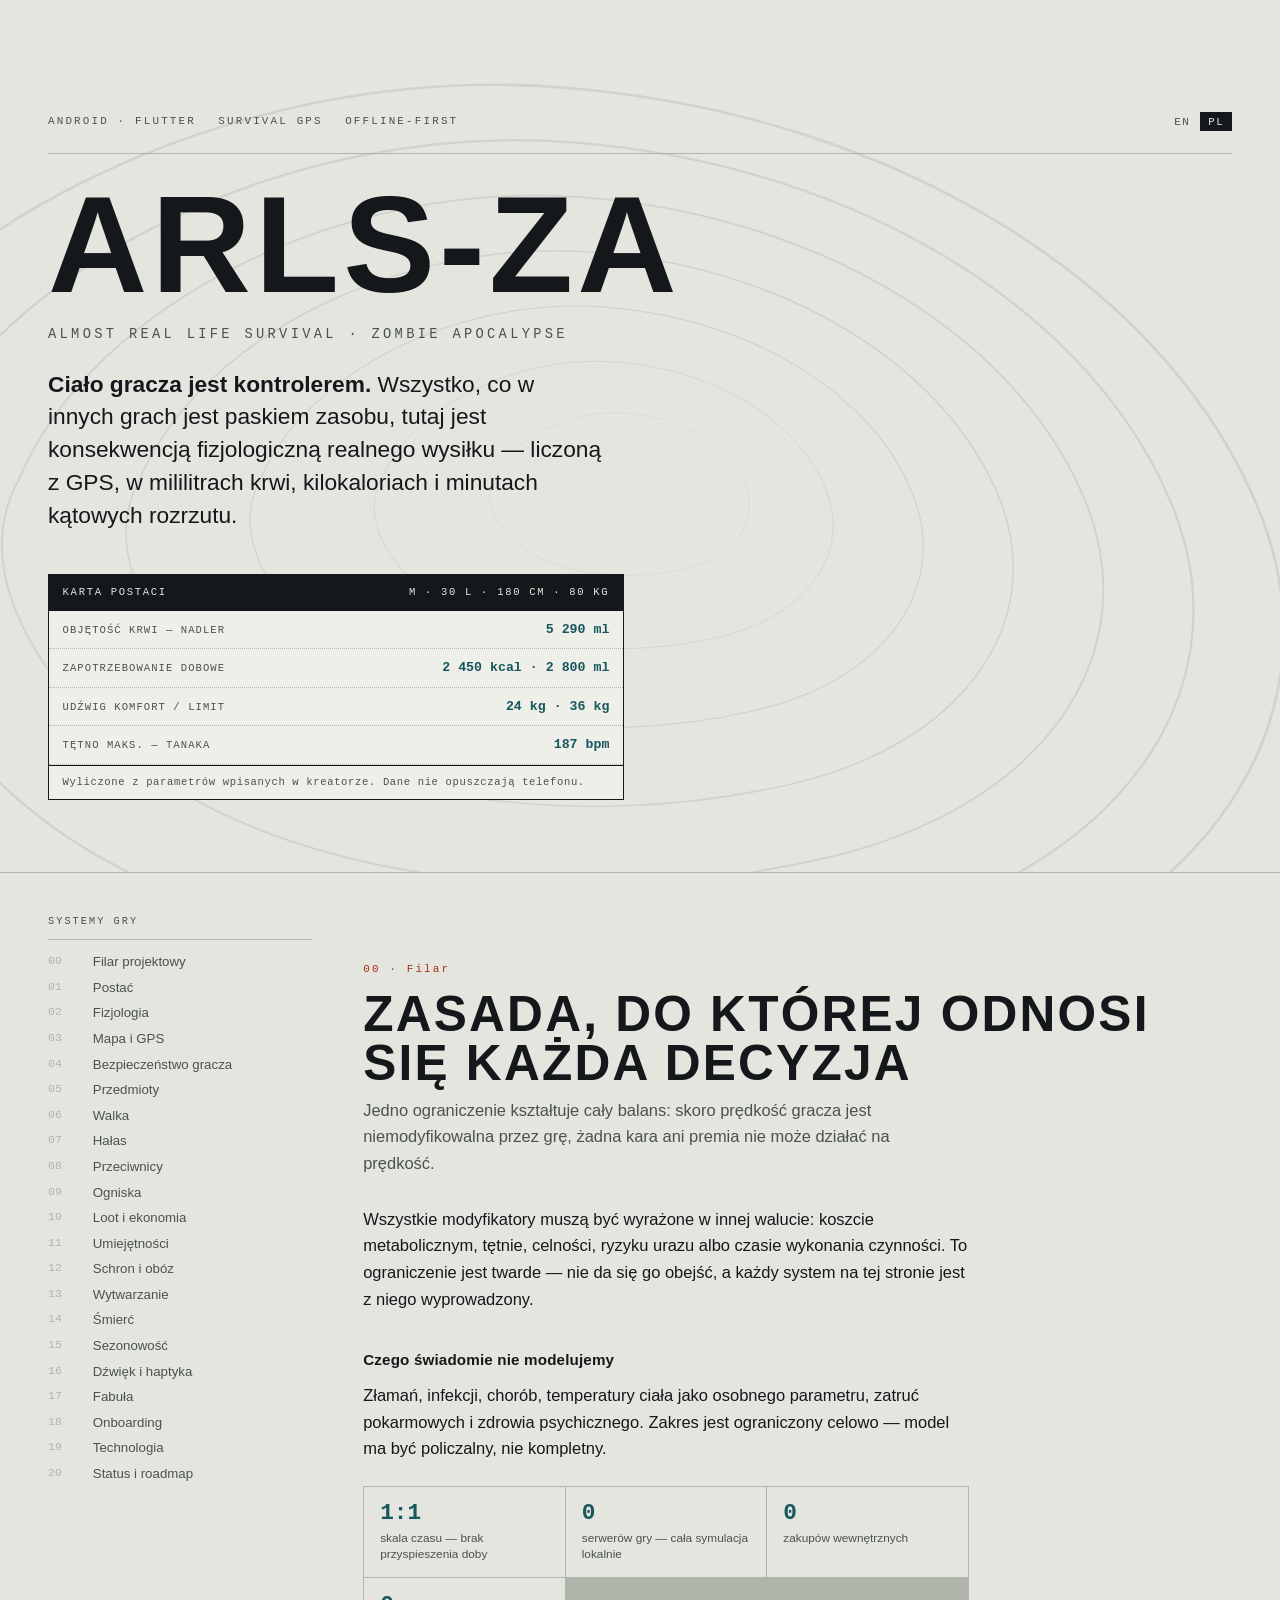
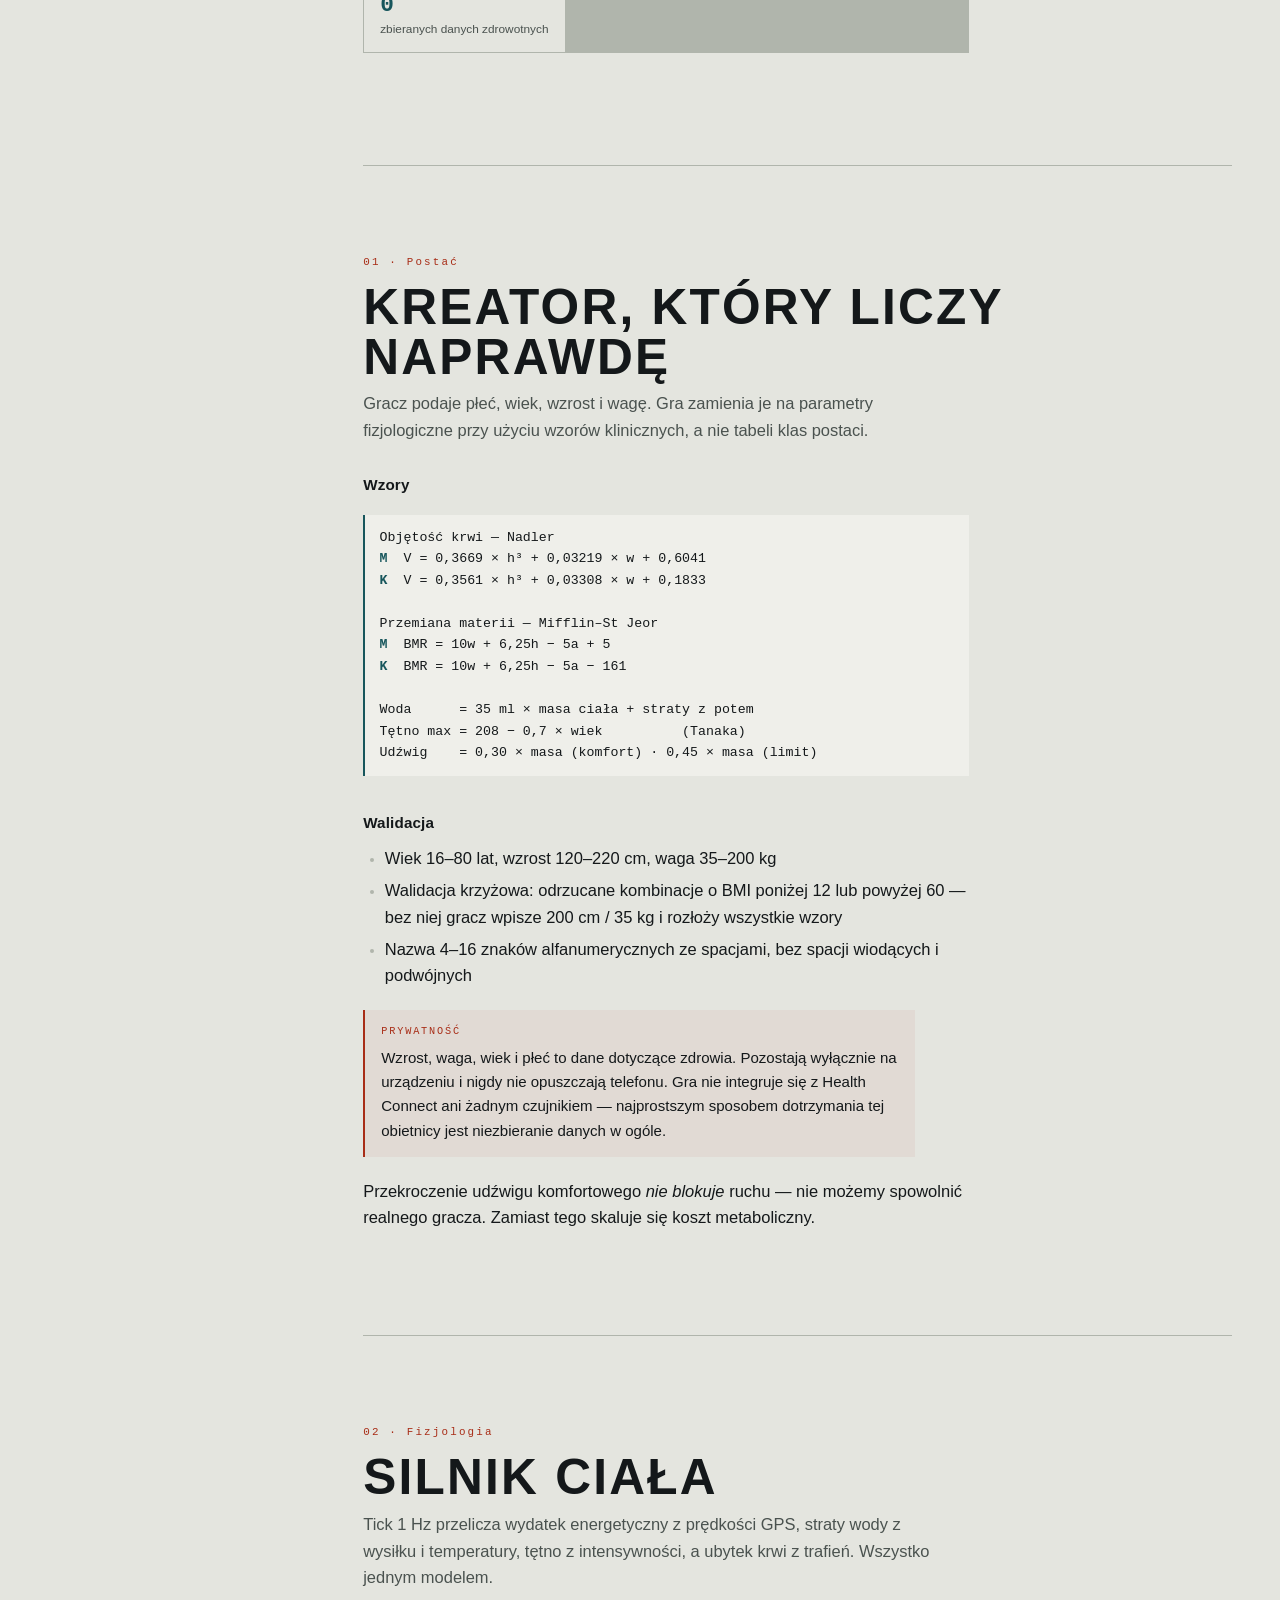
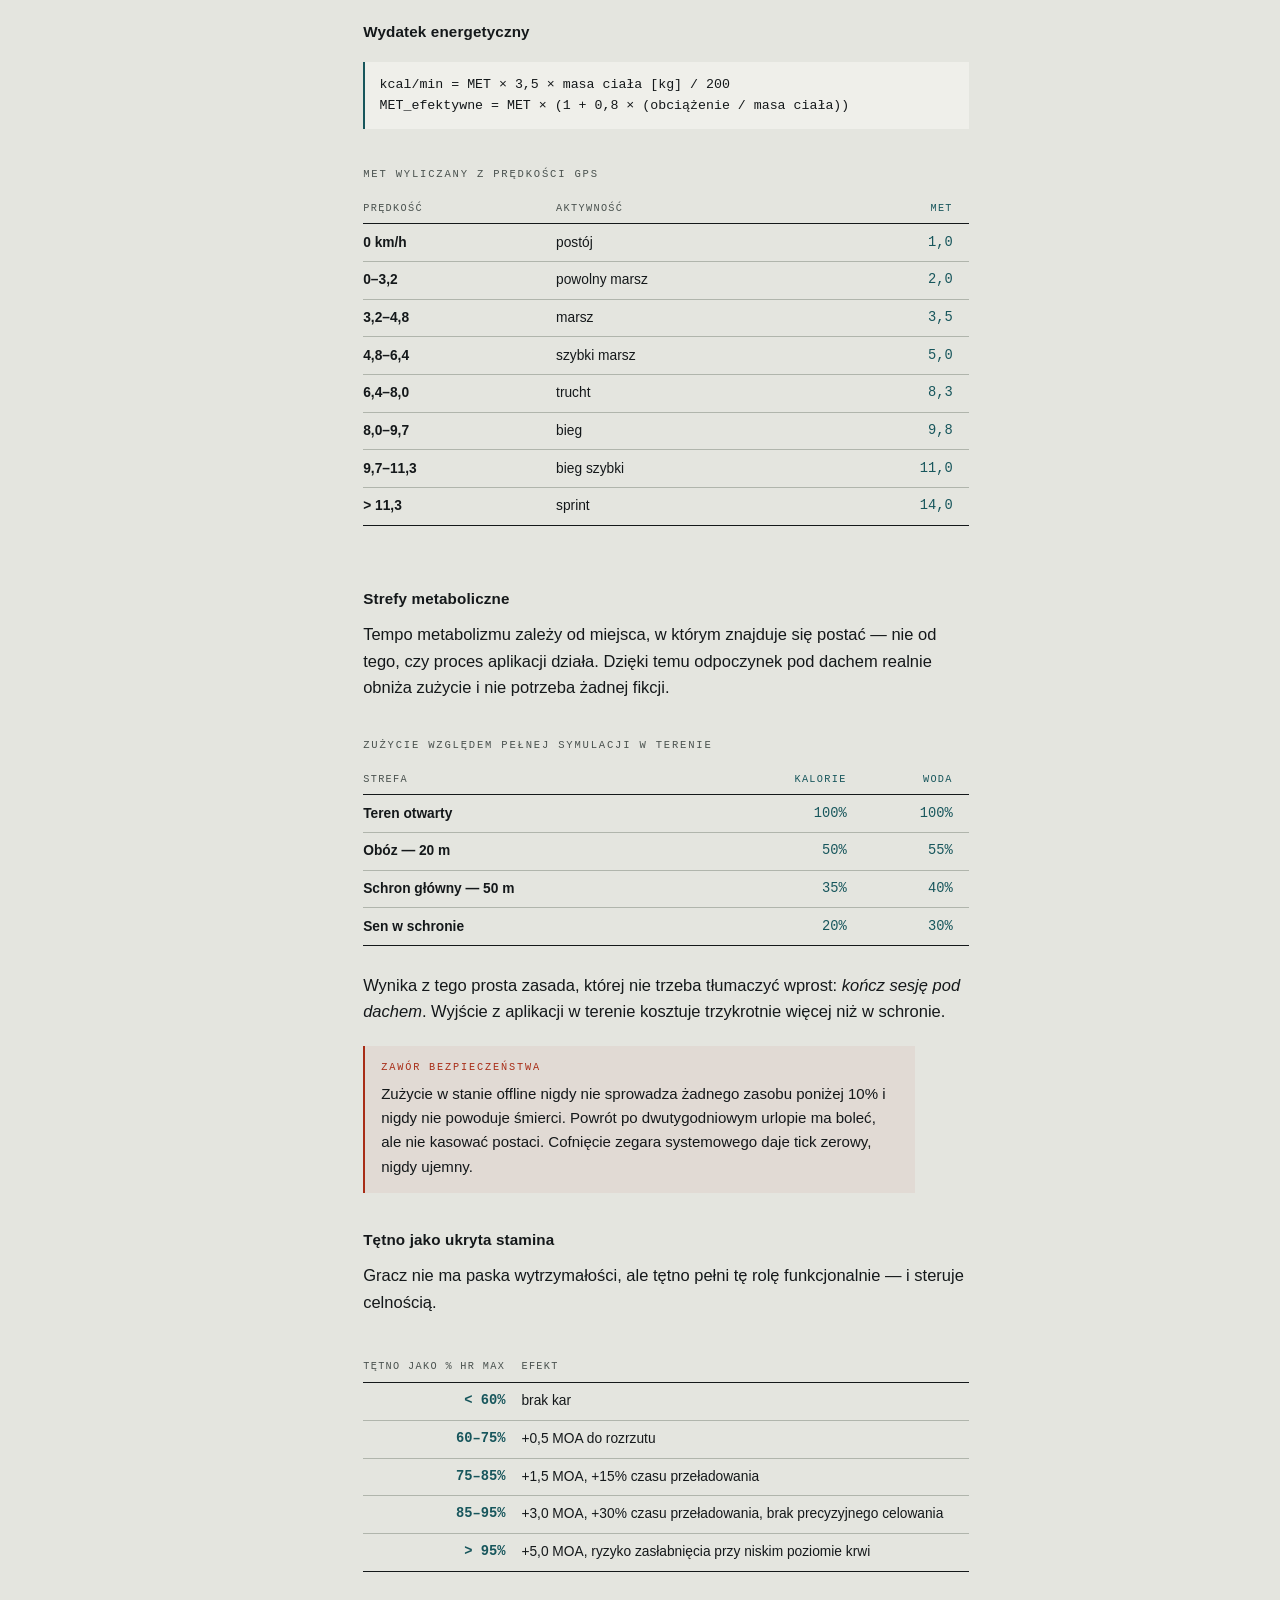
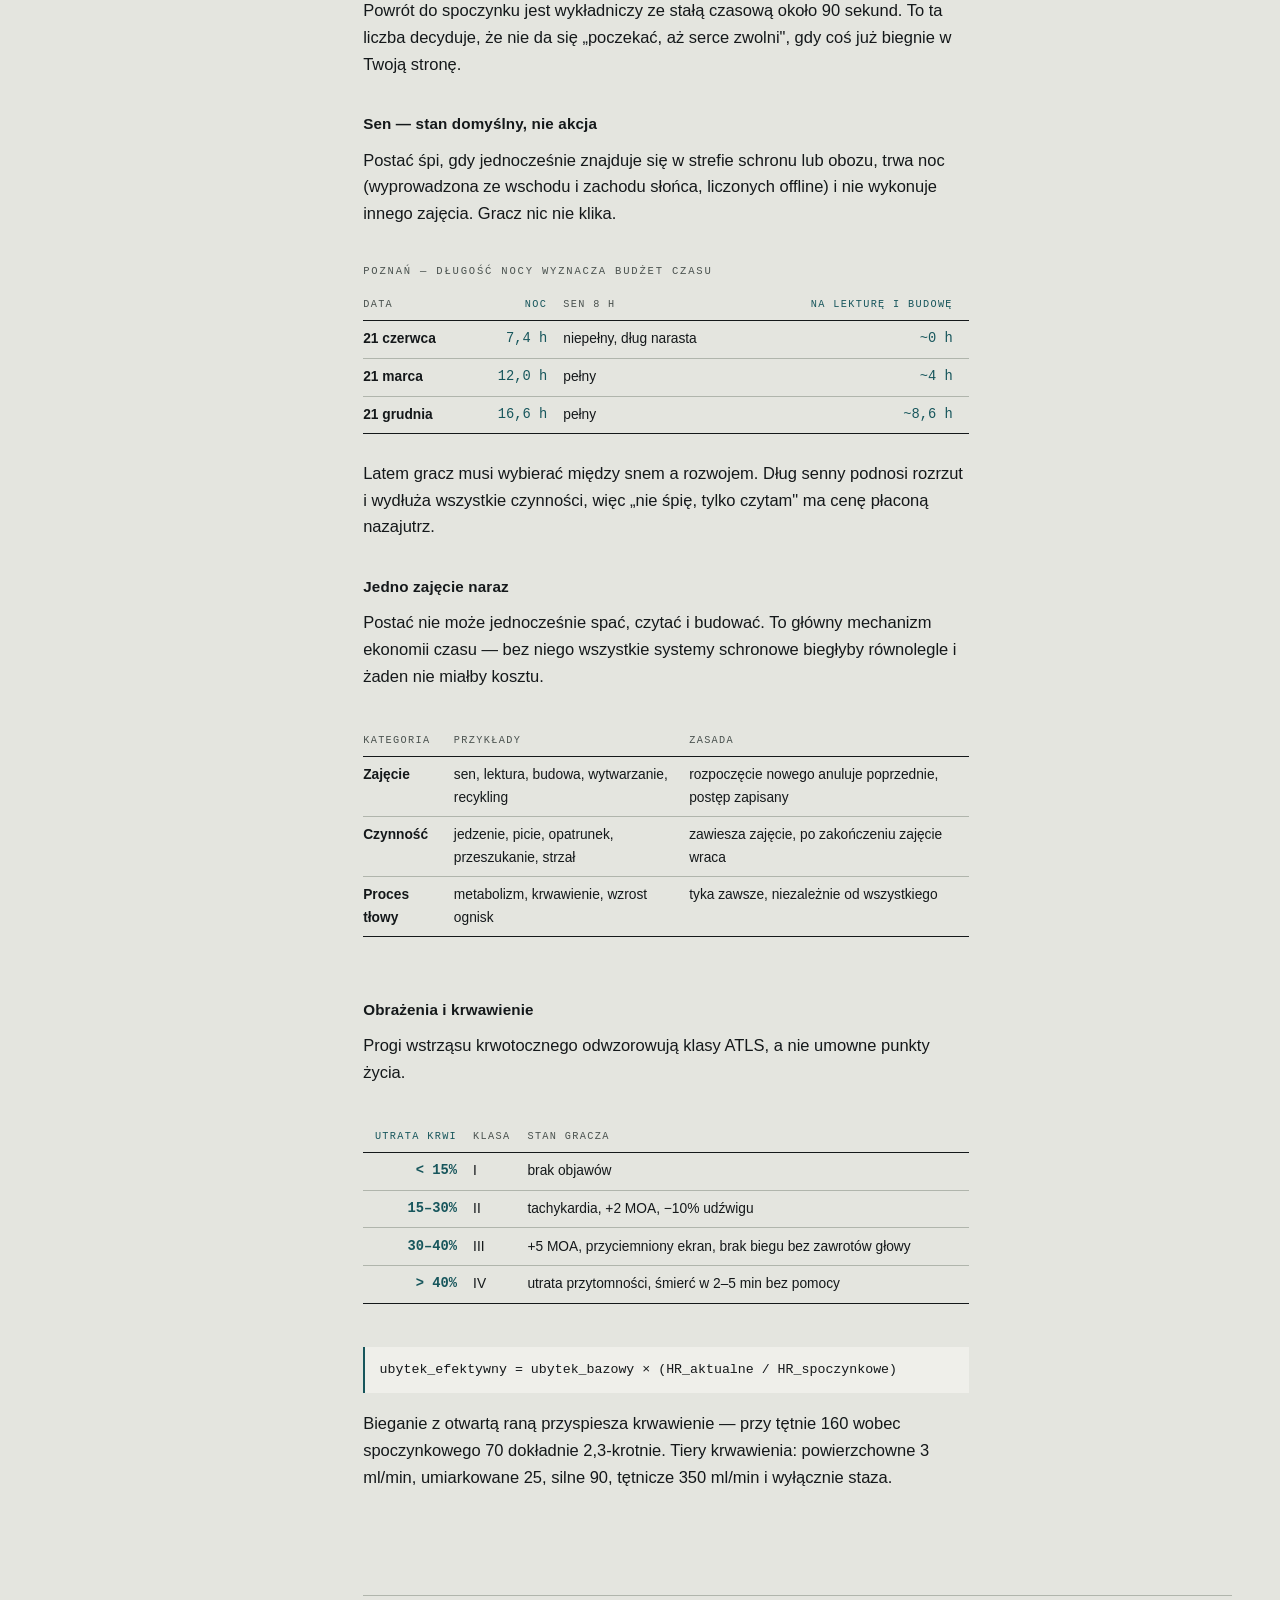
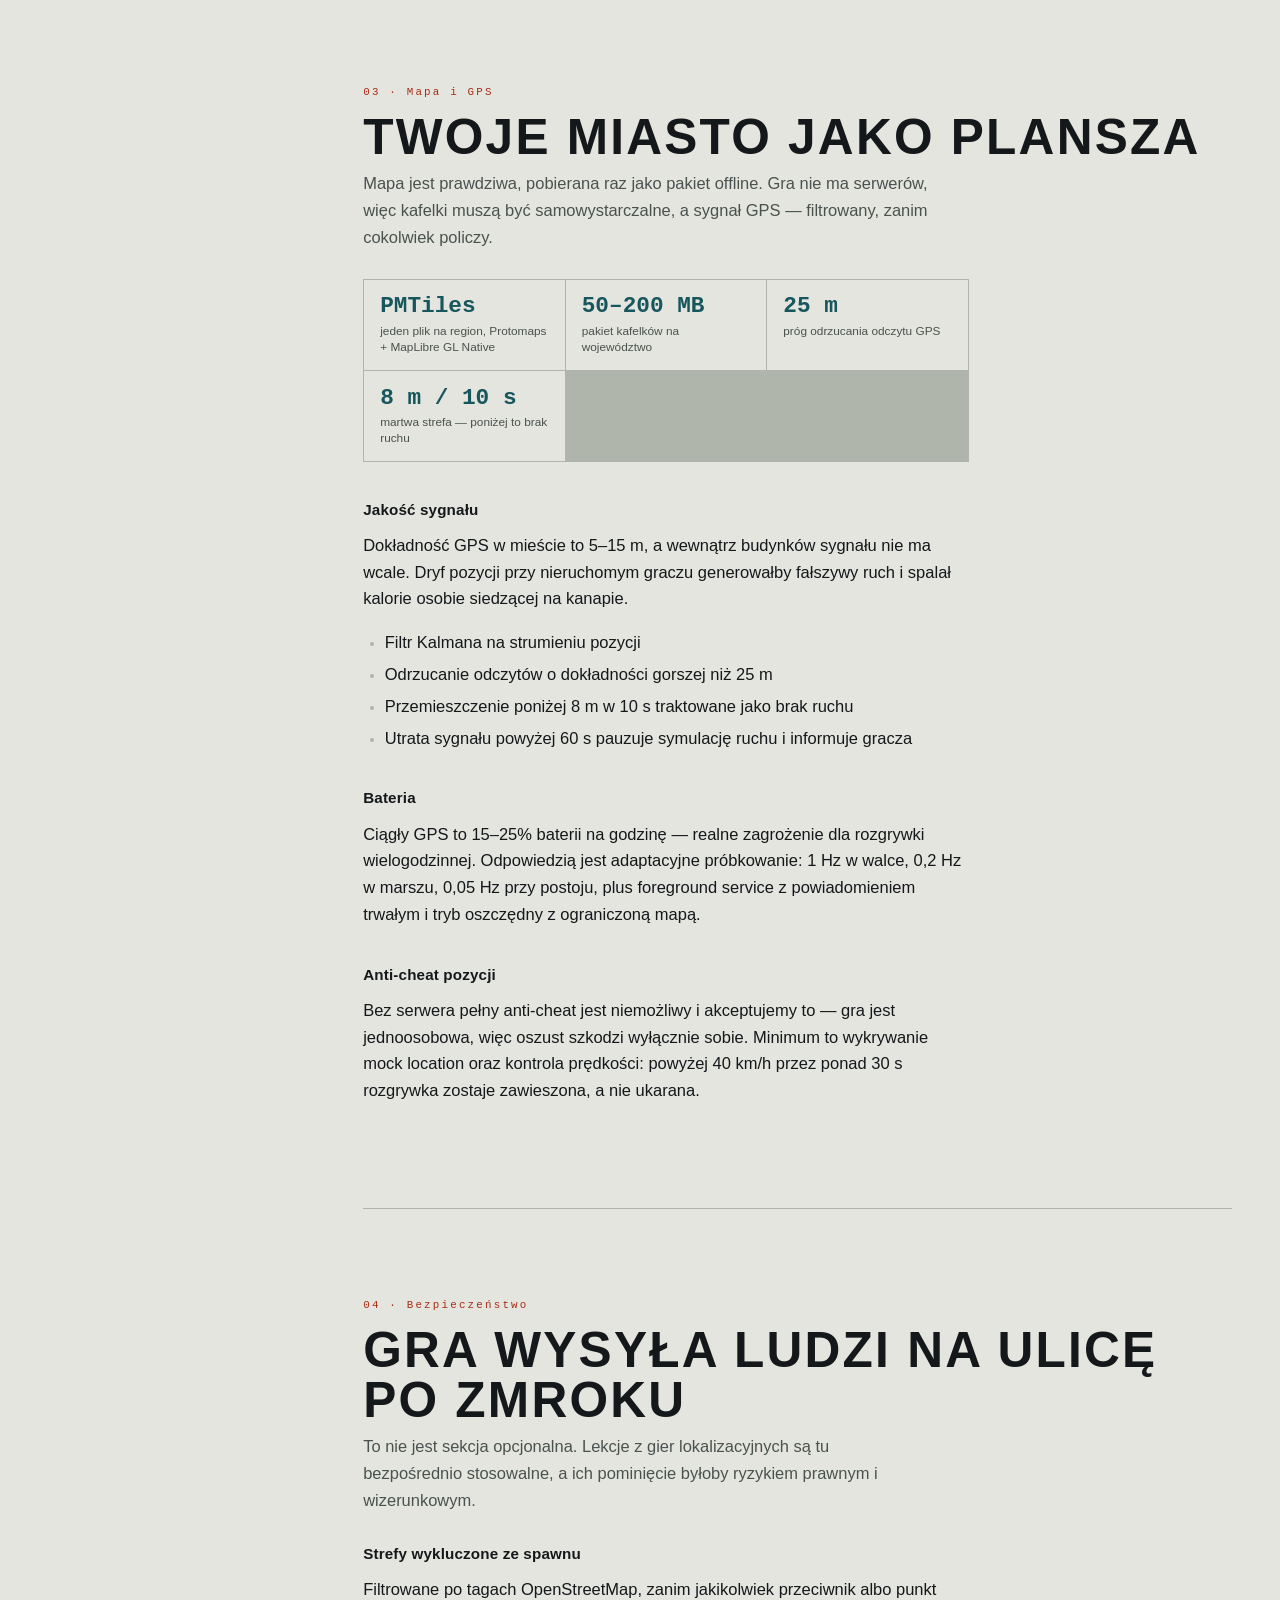
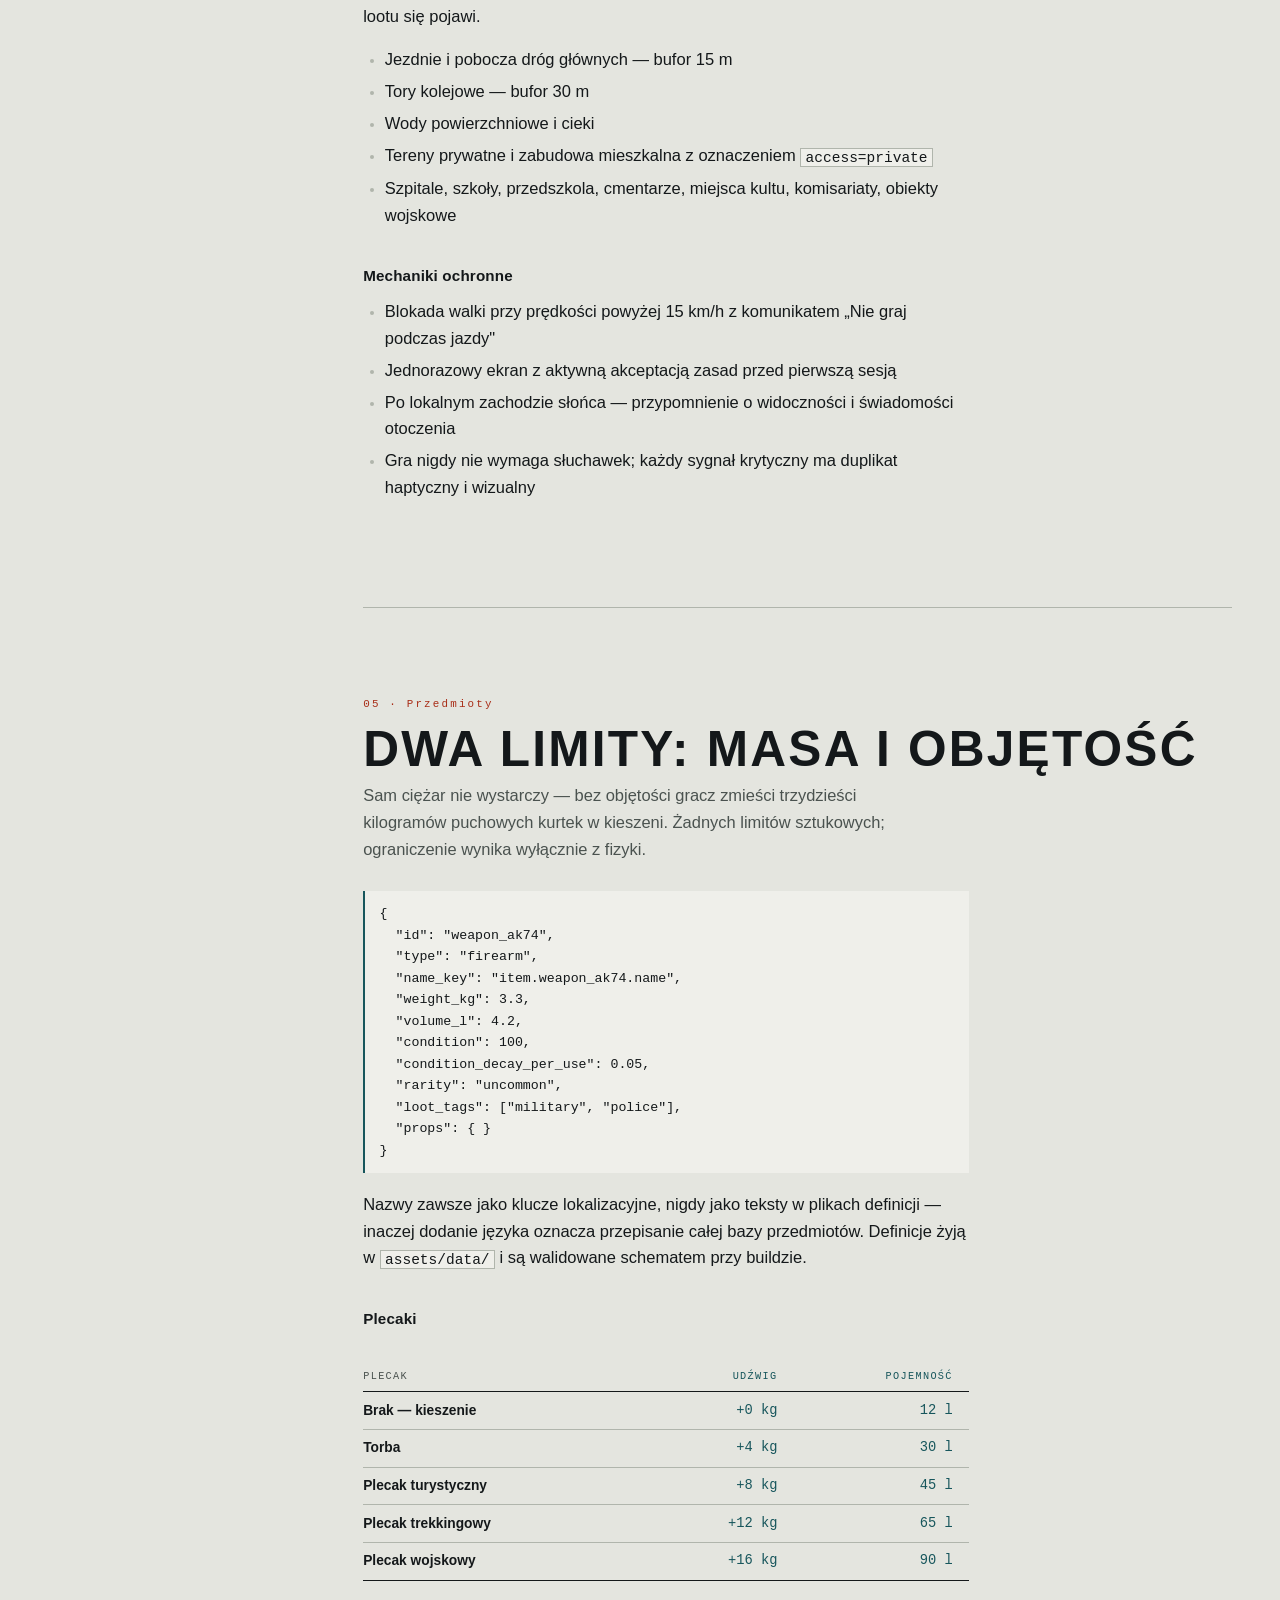
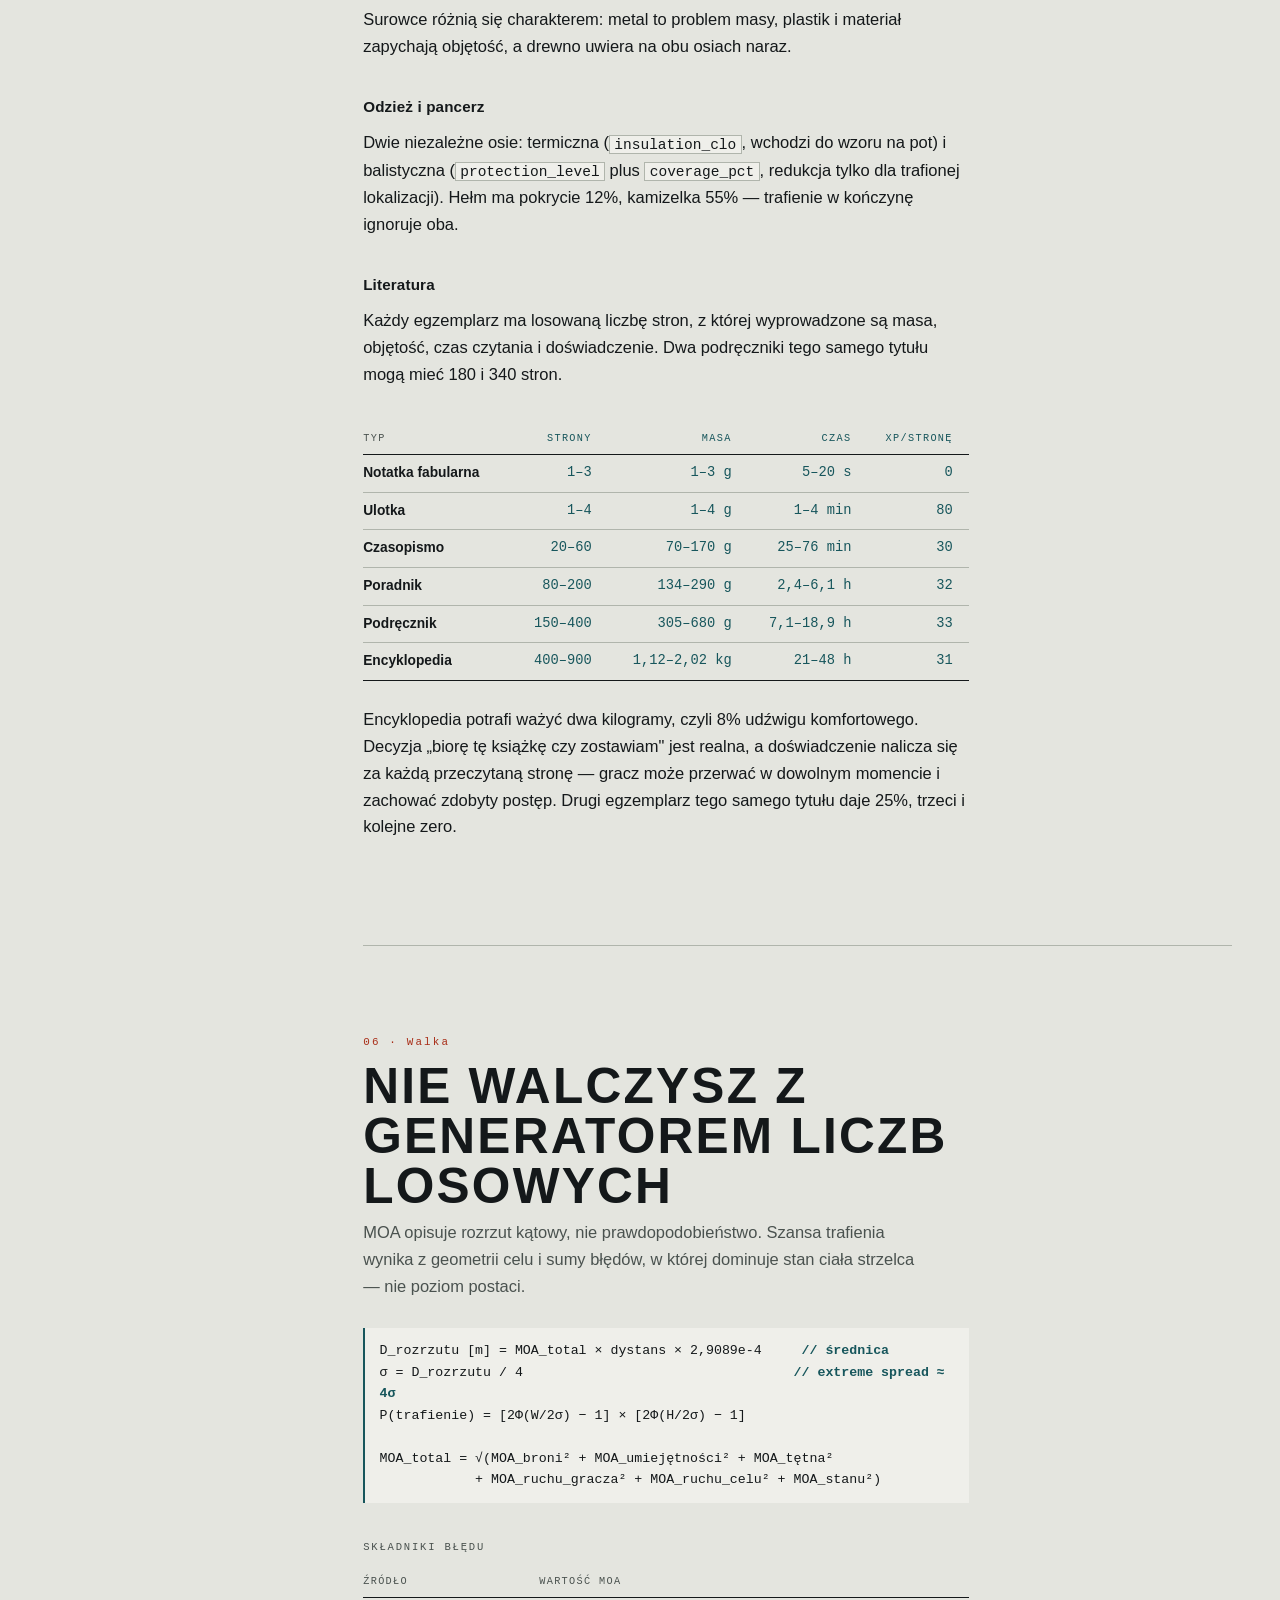
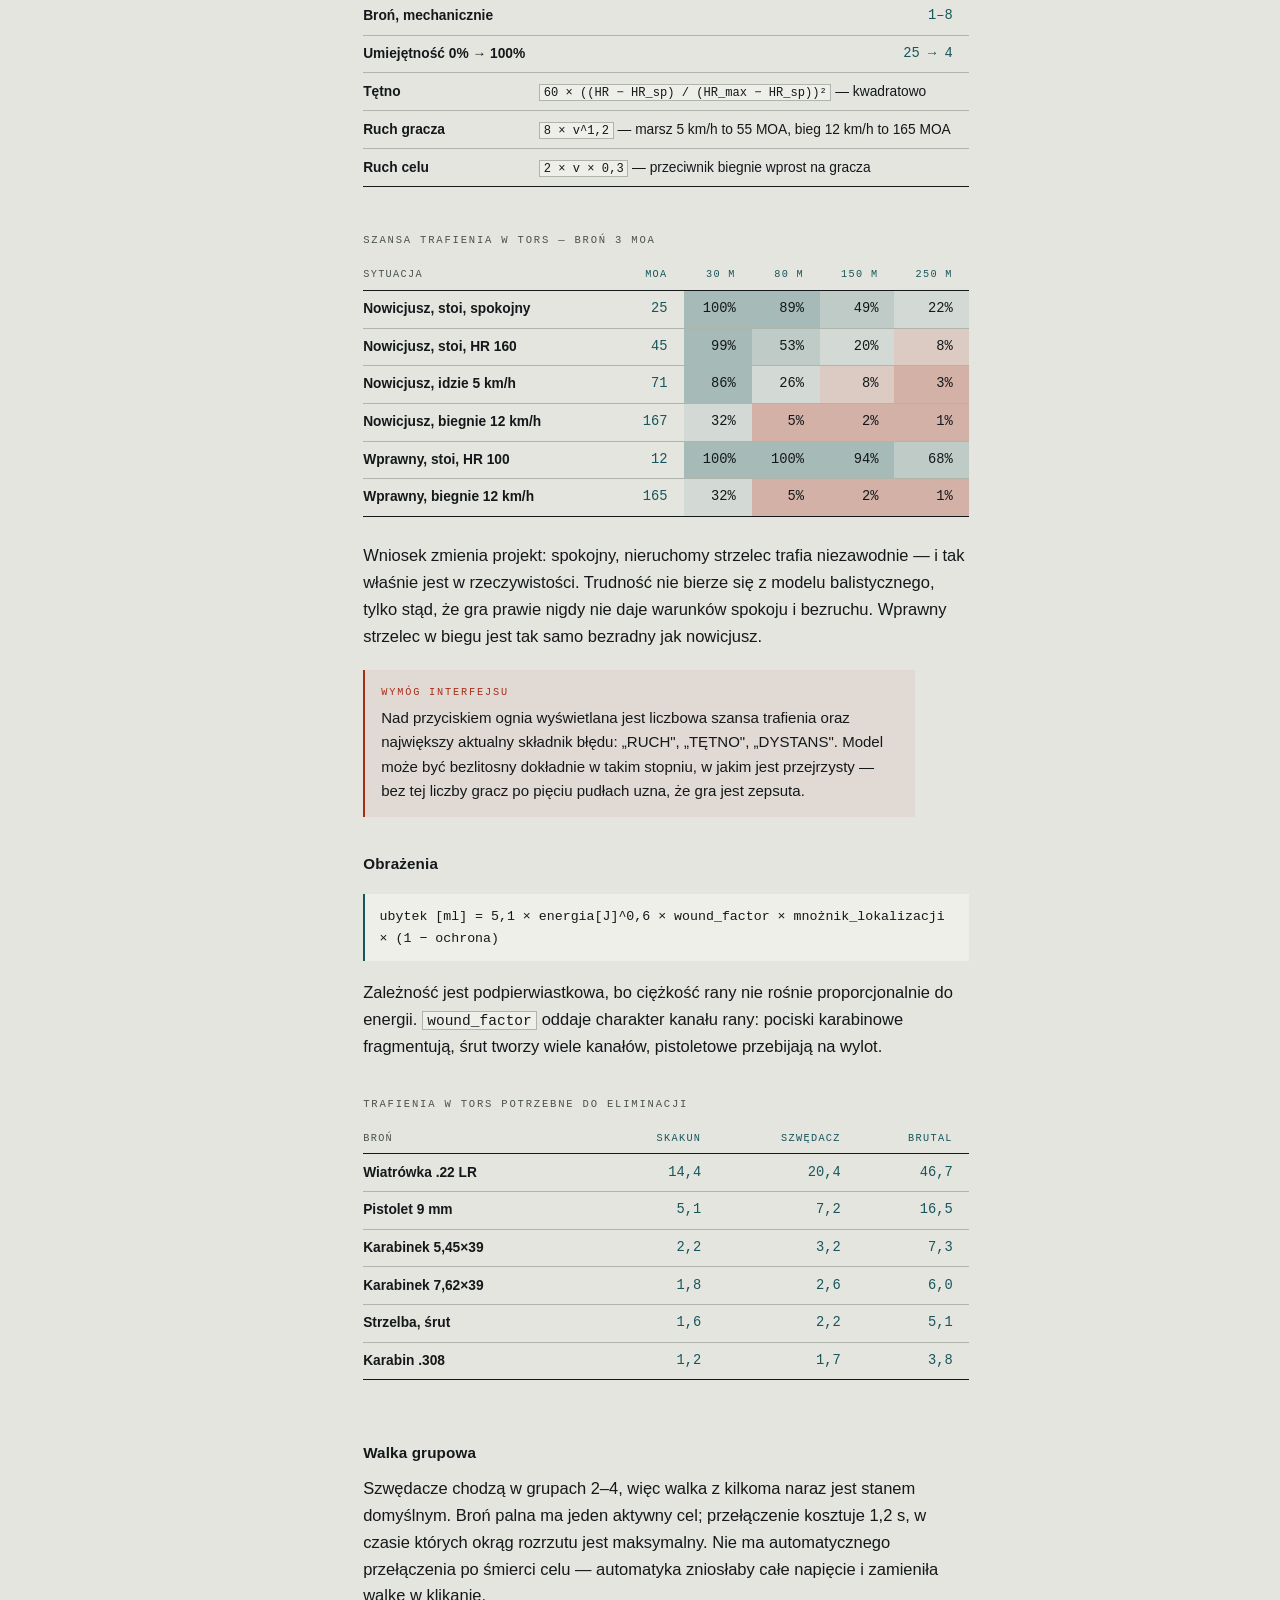
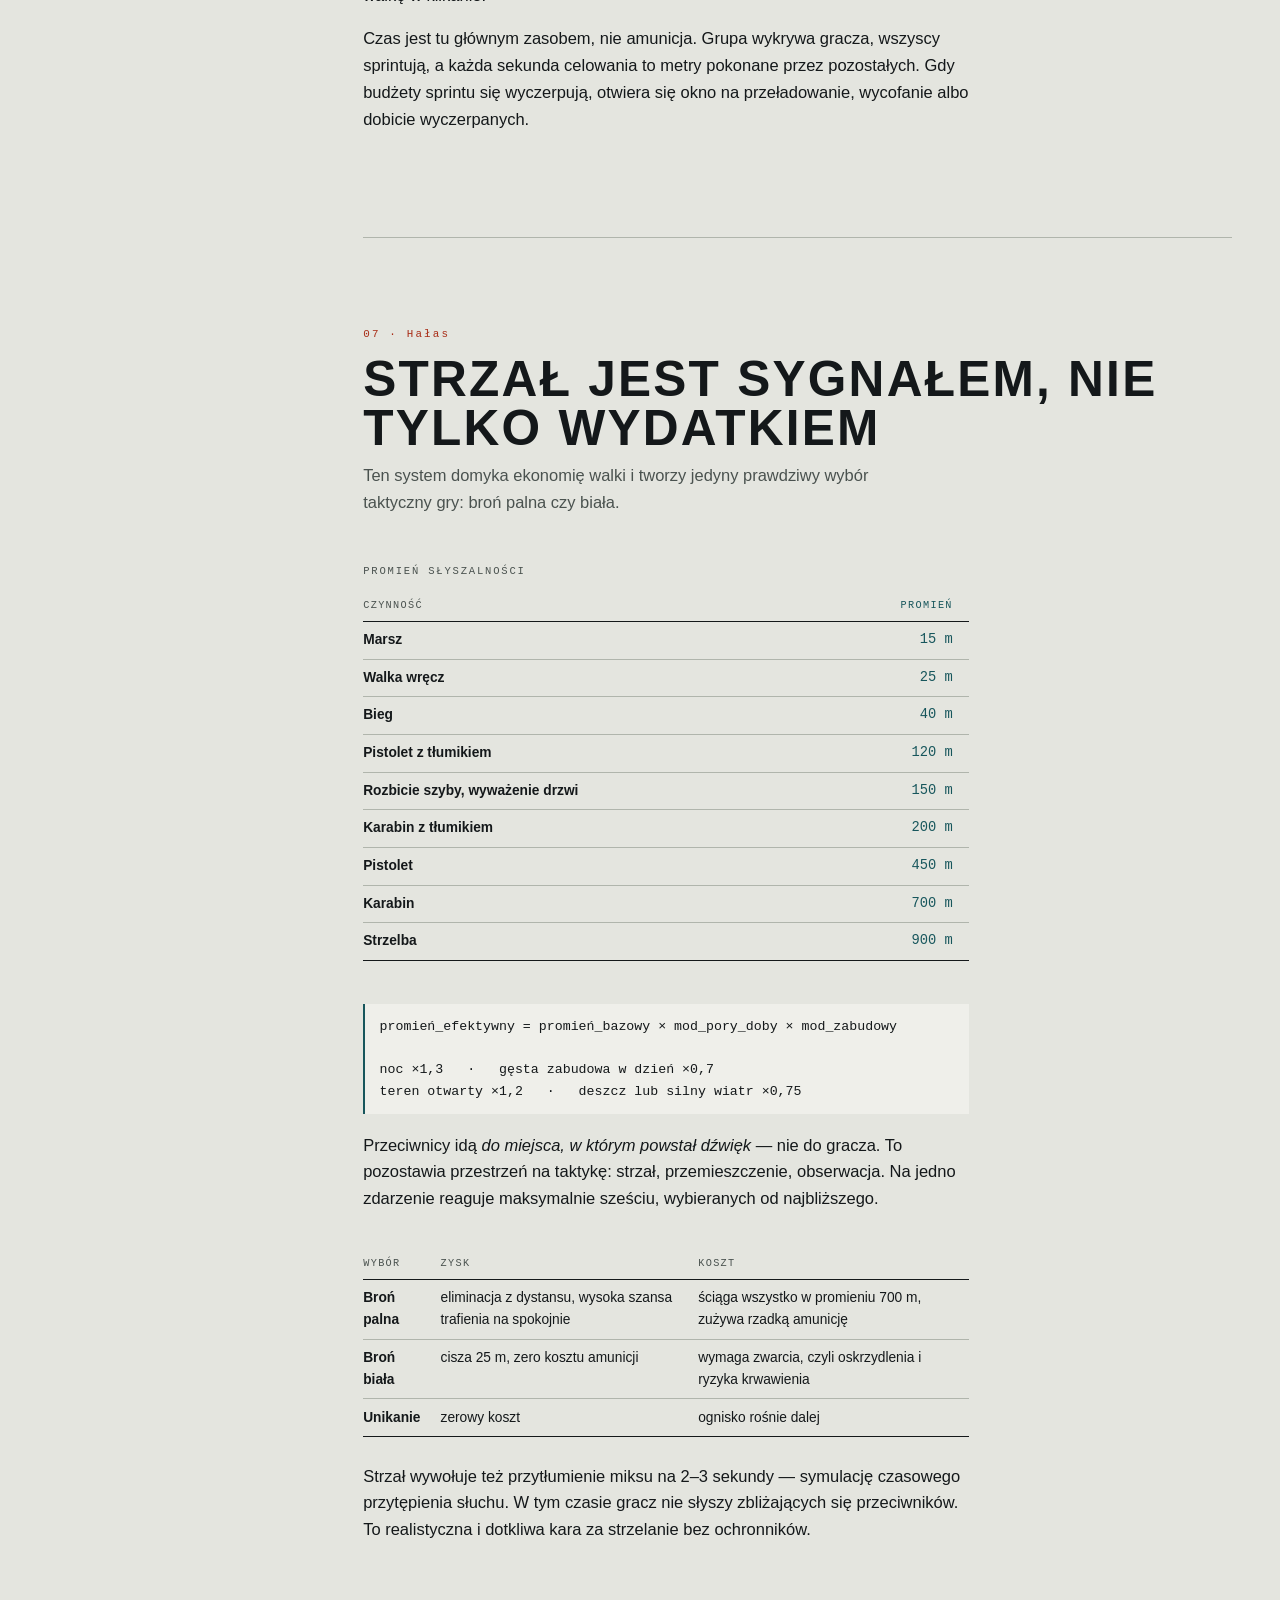
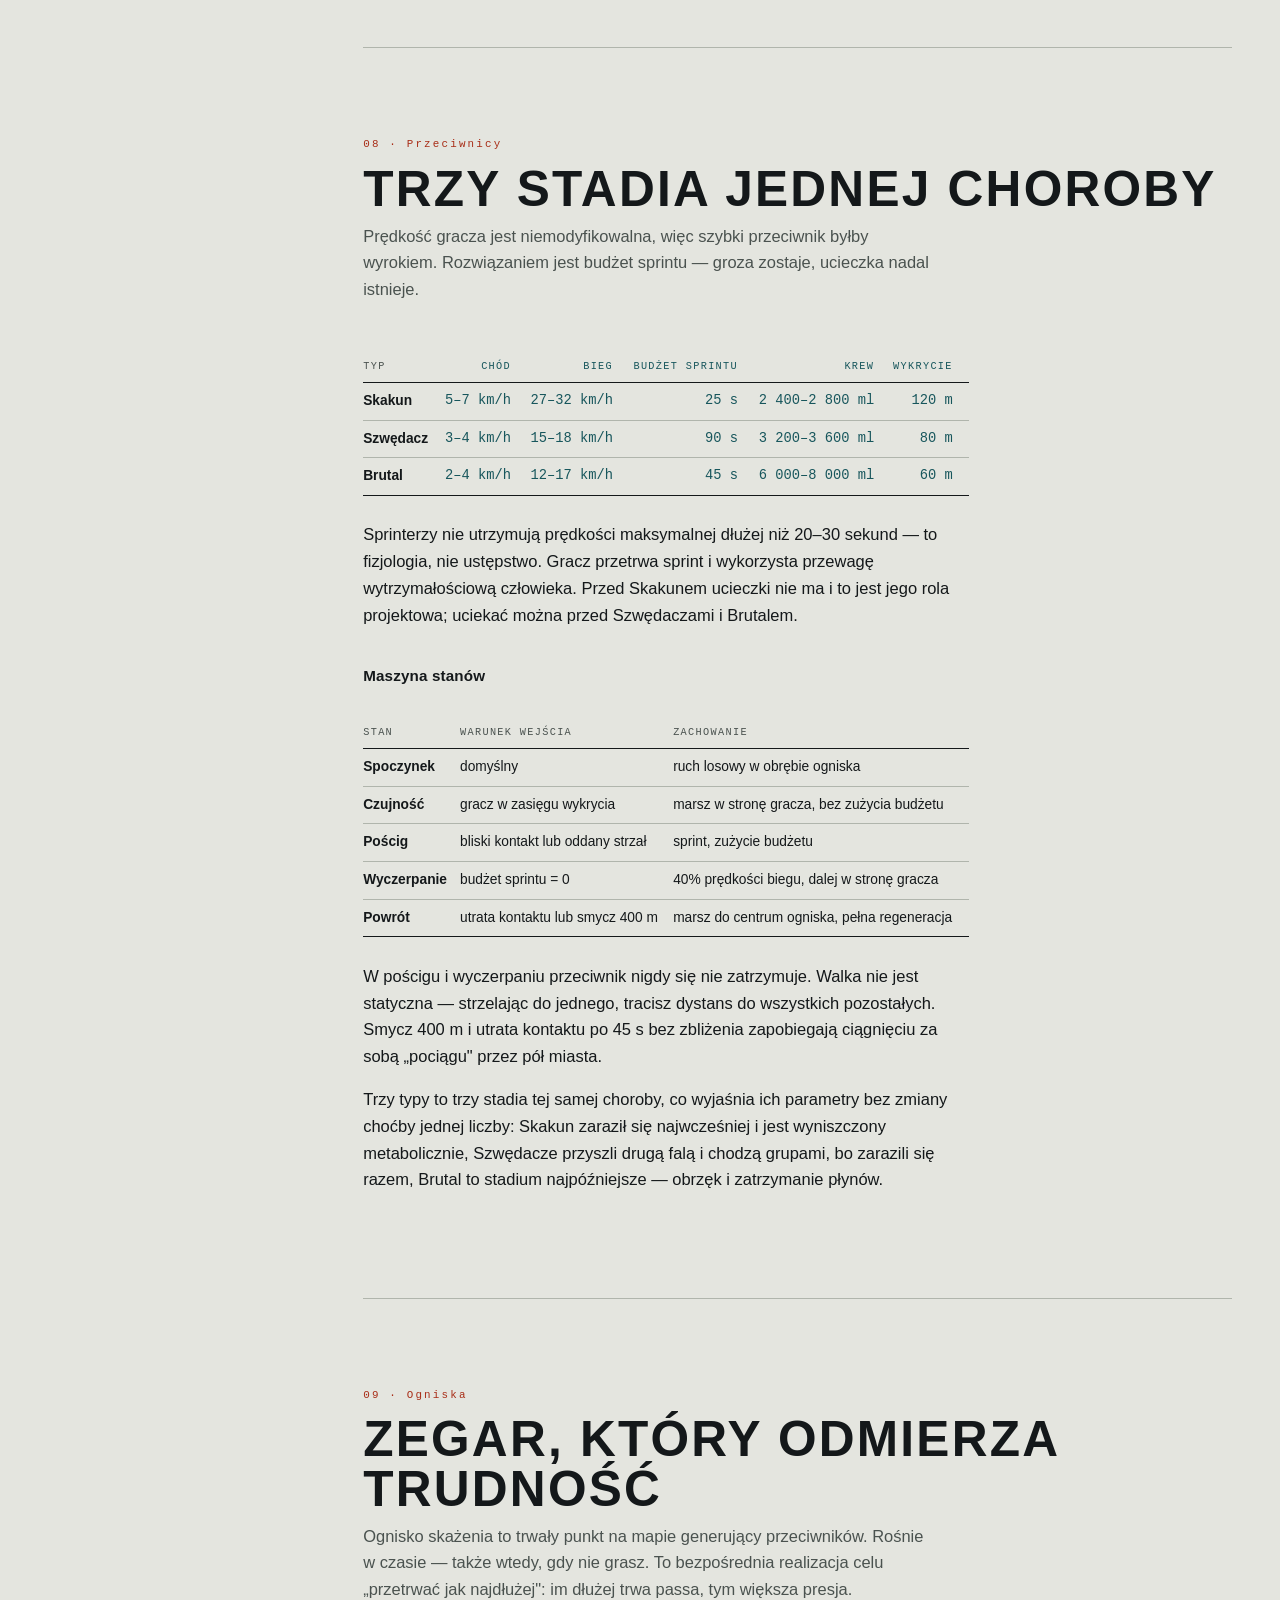
==== pl/index.html @ bf33d221 "Initial commit: project site in English and Polish Static site describing every ARLS-ZA game system," ====
<!doctype html>
<html lang="pl">
<head>
<meta charset="utf-8">
<meta name="viewport" content="width=device-width, initial-scale=1">
<title>ARLS-ZA — Almost Real Life Survival: Zombie Apocalypse</title>
<meta name="description" content="Hiper-realistyczny survival GPS na Androida. Ciało gracza jest kontrolerem: objętość krwi, wydatek kaloryczny, tętno i rozrzut broni liczone z realnego ruchu.">
<meta name="color-scheme" content="light">
<meta property="og:title" content="ARLS-ZA — Almost Real Life Survival">
<meta property="og:description" content="Survival GPS, w którym pasek zasobu zastąpiono fizjologią. Opis wszystkich systemów gry.">
<meta property="og:type" content="website">
<link rel="alternate" hreflang="en" href="../">
<link rel="alternate" hreflang="pl" href="./">
<link rel="alternate" hreflang="x-default" href="../">
<link rel="icon" href="data:image/svg+xml,%3Csvg xmlns='http://www.w3.org/2000/svg' viewBox='0 0 32 32'%3E%3Crect width='32' height='32' fill='%23E4E5DF'/%3E%3Ccircle cx='16' cy='16' r='4' fill='none' stroke='%23A82D17' stroke-width='1.5'/%3E%3Ccircle cx='16' cy='16' r='9' fill='none' stroke='%23A82D17' stroke-width='1.2' opacity='.6'/%3E%3Ccircle cx='16' cy='16' r='14' fill='none' stroke='%23A82D17' stroke-width='1' opacity='.35'/%3E%3C/svg%3E">
<link rel="stylesheet" href="../assets/site.css">
</head>
<body>
<a class="skip" href="#content">Przejdź do treści</a>

<header class="hero">
  <svg class="hero__contour" viewBox="0 0 900 500" aria-hidden="true" preserveAspectRatio="xMidYMid slice">
    <g fill="none" stroke="currentColor" stroke-width="1">
      <g id="c"><path d="M120 250c40-95 175-160 300-150 130 10 235 78 268 165 30 80-25 160-140 186-140 32-300 10-378-62-52-48-72-99-50-139z"/></g>
      <use href="#c" transform="translate(450 250) scale(.86) translate(-450 -250)"/>
      <use href="#c" transform="translate(450 250) scale(.72) translate(-450 -250)"/>
      <use href="#c" transform="translate(450 250) scale(.58) translate(-450 -250)"/>
      <use href="#c" transform="translate(450 250) scale(.44) translate(-450 -250)"/>
      <use href="#c" transform="translate(450 250) scale(.30) translate(-450 -250)"/>
      <use href="#c" transform="translate(450 250) scale(.17) translate(-450 -250)"/>
    </g>
  </svg>

  <div class="hero__inner">
    <div class="hero__meta eyebrow">
      <span>Android · Flutter</span>
      <span>Survival GPS</span>
      <span>Offline-first</span>
      <nav class="langs" aria-label="Język">
        <a href="../" data-lang-link hreflang="en">EN</a>
        <a href="./" aria-current="true" data-lang-link hreflang="pl">PL</a>
      </nav>
    </div>

    <h1>
      <span class="hero__title">ARLS&#8209;ZA</span>
      <span class="hero__sub">Almost Real Life Survival · Zombie Apocalypse</span>
    </h1>

    <p class="thesis">
      <strong>Ciało gracza jest kontrolerem.</strong> Wszystko, co w innych grach jest paskiem
      zasobu, tutaj jest konsekwencją fizjologiczną realnego wysiłku — liczoną z GPS,
      w mililitrach krwi, kilokaloriach i minutach kątowych rozrzutu.
    </p>

    <div class="card">
      <div class="card__hd"><span>Karta postaci</span><span>M · 30 l · 180 cm · 80 kg</span></div>
      <div class="card__row"><span class="card__k">Objętość krwi — Nadler</span><span class="card__v">5 290 ml</span></div>
      <div class="card__row"><span class="card__k">Zapotrzebowanie dobowe</span><span class="card__v">2 450 kcal · 2 800 ml</span></div>
      <div class="card__row"><span class="card__k">Udźwig komfort / limit</span><span class="card__v">24 kg · 36 kg</span></div>
      <div class="card__row"><span class="card__k">Tętno maks. — Tanaka</span><span class="card__v">187 bpm</span></div>
      <div class="card__ft">Wyliczone z parametrów wpisanych w kreatorze. Dane nie opuszczają telefonu.</div>
    </div>
  </div>
</header>

<div class="shell">
  <div class="layout">

    <nav class="rail" aria-label="Spis systemów">
      <p class="rail__t">Systemy gry</p>
      <ol id="rail-list">
        <li><a href="#pillar"><span>00</span><span>Filar projektowy</span></a></li>
        <li><a href="#character"><span>01</span><span>Postać</span></a></li>
        <li><a href="#physiology"><span>02</span><span>Fizjologia</span></a></li>
        <li><a href="#map"><span>03</span><span>Mapa i GPS</span></a></li>
        <li><a href="#safety"><span>04</span><span>Bezpieczeństwo gracza</span></a></li>
        <li><a href="#items"><span>05</span><span>Przedmioty</span></a></li>
        <li><a href="#combat"><span>06</span><span>Walka</span></a></li>
        <li><a href="#noise"><span>07</span><span>Hałas</span></a></li>
        <li><a href="#enemies"><span>08</span><span>Przeciwnicy</span></a></li>
        <li><a href="#hotspots"><span>09</span><span>Ogniska</span></a></li>
        <li><a href="#loot"><span>10</span><span>Loot i ekonomia</span></a></li>
        <li><a href="#skills"><span>11</span><span>Umiejętności</span></a></li>
        <li><a href="#shelter"><span>12</span><span>Schron i obóz</span></a></li>
        <li><a href="#crafting"><span>13</span><span>Wytwarzanie</span></a></li>
        <li><a href="#death"><span>14</span><span>Śmierć</span></a></li>
        <li><a href="#seasons"><span>15</span><span>Sezonowość</span></a></li>
        <li><a href="#audio"><span>16</span><span>Dźwięk i haptyka</span></a></li>
        <li><a href="#story"><span>17</span><span>Fabuła</span></a></li>
        <li><a href="#onboarding"><span>18</span><span>Onboarding</span></a></li>
        <li><a href="#tech"><span>19</span><span>Technologia</span></a></li>
        <li><a href="#status"><span>20</span><span>Status i roadmap</span></a></li>
      </ol>
    </nav>

    <main id="content">

      <div class="jump">
        <label class="eyebrow" for="jump-sel">Skocz do systemu</label>
        <select id="jump-sel" aria-label="Skocz do systemu">
          <option value="#pillar">00 — Filar projektowy</option>
          <option value="#character">01 — Postać</option>
          <option value="#physiology">02 — Fizjologia</option>
          <option value="#map">03 — Mapa i GPS</option>
          <option value="#safety">04 — Bezpieczeństwo gracza</option>
          <option value="#items">05 — Przedmioty</option>
          <option value="#combat">06 — Walka</option>
          <option value="#noise">07 — Hałas</option>
          <option value="#enemies">08 — Przeciwnicy</option>
          <option value="#hotspots">09 — Ogniska</option>
          <option value="#loot">10 — Loot i ekonomia</option>
          <option value="#skills">11 — Umiejętności</option>
          <option value="#shelter">12 — Schron i obóz</option>
          <option value="#crafting">13 — Wytwarzanie</option>
          <option value="#death">14 — Śmierć</option>
          <option value="#seasons">15 — Sezonowość</option>
          <option value="#audio">16 — Dźwięk i haptyka</option>
          <option value="#story">17 — Fabuła</option>
          <option value="#onboarding">18 — Onboarding</option>
          <option value="#tech">19 — Technologia</option>
          <option value="#status">20 — Status i roadmap</option>
        </select>
      </div>

      <section class="sec" id="pillar">
        <div class="sec__hd">
          <span class="sec__no">00 · Filar</span>
          <h2>Zasada, do której odnosi się każda decyzja</h2>
          <p class="sec__lede">Jedno ograniczenie kształtuje cały balans: skoro prędkość gracza jest niemodyfikowalna przez grę, żadna kara ani premia nie może działać na prędkość.</p>
        </div>
        <div class="prose">
          <p>Wszystkie modyfikatory muszą być wyrażone w innej walucie: koszcie metabolicznym, tętnie, celności, ryzyku urazu albo czasie wykonania czynności. To ograniczenie jest twarde — nie da się go obejść, a każdy system na tej stronie jest z niego wyprowadzony.</p>
          <h3>Czego świadomie nie modelujemy</h3>
          <p>Złamań, infekcji, chorób, temperatury ciała jako osobnego parametru, zatruć pokarmowych i zdrowia psychicznego. Zakres jest ograniczony celowo — model ma być policzalny, nie kompletny.</p>
          <div class="stats">
            <div class="stat"><b>1:1</b><span>skala czasu — brak przyspieszenia doby</span></div>
            <div class="stat"><b>0</b><span>serwerów gry — cała symulacja lokalnie</span></div>
            <div class="stat"><b>0</b><span>zakupów wewnętrznych</span></div>
            <div class="stat"><b>0</b><span>zbieranych danych zdrowotnych</span></div>
          </div>
        </div>
      </section>

      <section class="sec" id="character">
        <div class="sec__hd">
          <span class="sec__no">01 · Postać</span>
          <h2>Kreator, który liczy naprawdę</h2>
          <p class="sec__lede">Gracz podaje płeć, wiek, wzrost i wagę. Gra zamienia je na parametry fizjologiczne przy użyciu wzorów klinicznych, a nie tabeli klas postaci.</p>
        </div>
        <div class="prose">
          <h3>Wzory</h3>
          <div class="f">Objętość krwi — Nadler
<b>M</b>  V = 0,3669 × h³ + 0,03219 × w + 0,6041
<b>K</b>  V = 0,3561 × h³ + 0,03308 × w + 0,1833

Przemiana materii — Mifflin–St Jeor
<b>M</b>  BMR = 10w + 6,25h − 5a + 5
<b>K</b>  BMR = 10w + 6,25h − 5a − 161

Woda      = 35 ml × masa ciała + straty z potem
Tętno max = 208 − 0,7 × wiek          (Tanaka)
Udźwig    = 0,30 × masa (komfort) · 0,45 × masa (limit)</div>

          <h3>Walidacja</h3>
          <ul>
            <li>Wiek 16–80 lat, wzrost 120–220 cm, waga 35–200 kg</li>
            <li>Walidacja krzyżowa: odrzucane kombinacje o BMI poniżej 12 lub powyżej 60 — bez niej gracz wpisze 200 cm / 35 kg i rozłoży wszystkie wzory</li>
            <li>Nazwa 4–16 znaków alfanumerycznych ze spacjami, bez spacji wiodących i podwójnych</li>
          </ul>

          <div class="warn">
            <span class="warn__t">Prywatność</span>
            <p>Wzrost, waga, wiek i płeć to dane dotyczące zdrowia. Pozostają wyłącznie na urządzeniu i nigdy nie opuszczają telefonu. Gra nie integruje się z Health Connect ani żadnym czujnikiem — najprostszym sposobem dotrzymania tej obietnicy jest niezbieranie danych w ogóle.</p>
          </div>

          <p>Przekroczenie udźwigu komfortowego <em>nie blokuje</em> ruchu — nie możemy spowolnić realnego gracza. Zamiast tego skaluje się koszt metaboliczny.</p>
        </div>
      </section>

      <section class="sec" id="physiology">
        <div class="sec__hd">
          <span class="sec__no">02 · Fizjologia</span>
          <h2>Silnik ciała</h2>
          <p class="sec__lede">Tick 1 Hz przelicza wydatek energetyczny z prędkości GPS, straty wody z wysiłku i temperatury, tętno z intensywności, a ubytek krwi z trafień. Wszystko jednym modelem.</p>
        </div>
        <div class="prose">
          <h3>Wydatek energetyczny</h3>
          <div class="f">kcal/min = MET × 3,5 × masa ciała [kg] / 200
MET_efektywne = MET × (1 + 0,8 × (obciążenie / masa ciała))</div>

          <div class="scroller">
            <table class="tbl">
              <caption>MET wyliczany z prędkości GPS</caption>
              <thead><tr><th scope="col">Prędkość</th><th scope="col">Aktywność</th><th scope="col" class="n">MET</th></tr></thead>
              <tbody>
                <tr><th scope="row">0 km/h</th><td>postój</td><td class="n">1,0</td></tr>
                <tr><th scope="row">0–3,2</th><td>powolny marsz</td><td class="n">2,0</td></tr>
                <tr><th scope="row">3,2–4,8</th><td>marsz</td><td class="n">3,5</td></tr>
                <tr><th scope="row">4,8–6,4</th><td>szybki marsz</td><td class="n">5,0</td></tr>
                <tr><th scope="row">6,4–8,0</th><td>trucht</td><td class="n">8,3</td></tr>
                <tr><th scope="row">8,0–9,7</th><td>bieg</td><td class="n">9,8</td></tr>
                <tr><th scope="row">9,7–11,3</th><td>bieg szybki</td><td class="n">11,0</td></tr>
                <tr><th scope="row">&gt; 11,3</th><td>sprint</td><td class="n">14,0</td></tr>
              </tbody>
            </table>
          </div>

          <h3>Strefy metaboliczne</h3>
          <p>Tempo metabolizmu zależy od miejsca, w którym znajduje się postać — nie od tego, czy proces aplikacji działa. Dzięki temu odpoczynek pod dachem realnie obniża zużycie i nie potrzeba żadnej fikcji.</p>
          <div class="scroller">
            <table class="tbl">
              <caption>Zużycie względem pełnej symulacji w terenie</caption>
              <thead><tr><th scope="col">Strefa</th><th scope="col" class="n">Kalorie</th><th scope="col" class="n">Woda</th></tr></thead>
              <tbody>
                <tr><th scope="row">Teren otwarty</th><td class="n">100%</td><td class="n">100%</td></tr>
                <tr><th scope="row">Obóz — 20 m</th><td class="n">50%</td><td class="n">55%</td></tr>
                <tr><th scope="row">Schron główny — 50 m</th><td class="n">35%</td><td class="n">40%</td></tr>
                <tr><th scope="row">Sen w schronie</th><td class="n">20%</td><td class="n">30%</td></tr>
              </tbody>
            </table>
          </div>
          <p>Wynika z tego prosta zasada, której nie trzeba tłumaczyć wprost: <em>kończ sesję pod dachem</em>. Wyjście z aplikacji w terenie kosztuje trzykrotnie więcej niż w schronie.</p>

          <div class="warn">
            <span class="warn__t">Zawór bezpieczeństwa</span>
            <p>Zużycie w stanie offline nigdy nie sprowadza żadnego zasobu poniżej 10% i nigdy nie powoduje śmierci. Powrót po dwutygodniowym urlopie ma boleć, ale nie kasować postaci. Cofnięcie zegara systemowego daje tick zerowy, nigdy ujemny.</p>
          </div>

          <h3>Tętno jako ukryta stamina</h3>
          <p>Gracz nie ma paska wytrzymałości, ale tętno pełni tę rolę funkcjonalnie — i steruje celnością.</p>
          <div class="scroller">
            <table class="tbl">
              <thead><tr><th scope="col">Tętno jako % HR max</th><th scope="col">Efekt</th></tr></thead>
              <tbody>
                <tr><th scope="row" class="n">&lt; 60%</th><td>brak kar</td></tr>
                <tr><th scope="row" class="n">60–75%</th><td>+0,5 MOA do rozrzutu</td></tr>
                <tr><th scope="row" class="n">75–85%</th><td>+1,5 MOA, +15% czasu przeładowania</td></tr>
                <tr><th scope="row" class="n">85–95%</th><td>+3,0 MOA, +30% czasu przeładowania, brak precyzyjnego celowania</td></tr>
                <tr><th scope="row" class="n">&gt; 95%</th><td>+5,0 MOA, ryzyko zasłabnięcia przy niskim poziomie krwi</td></tr>
              </tbody>
            </table>
          </div>
          <p>Powrót do spoczynku jest wykładniczy ze stałą czasową około 90 sekund. To ta liczba decyduje, że nie da się „poczekać, aż serce zwolni", gdy coś już biegnie w Twoją stronę.</p>

          <h3>Sen — stan domyślny, nie akcja</h3>
          <p>Postać śpi, gdy jednocześnie znajduje się w strefie schronu lub obozu, trwa noc (wyprowadzona ze wschodu i zachodu słońca, liczonych offline) i nie wykonuje innego zajęcia. Gracz nic nie klika.</p>
          <div class="scroller">
            <table class="tbl">
              <caption>Poznań — długość nocy wyznacza budżet czasu</caption>
              <thead><tr><th scope="col">Data</th><th scope="col" class="n">Noc</th><th scope="col">Sen 8 h</th><th scope="col" class="n">Na lekturę i budowę</th></tr></thead>
              <tbody>
                <tr><th scope="row">21 czerwca</th><td class="n">7,4 h</td><td>niepełny, dług narasta</td><td class="n">~0 h</td></tr>
                <tr><th scope="row">21 marca</th><td class="n">12,0 h</td><td>pełny</td><td class="n">~4 h</td></tr>
                <tr><th scope="row">21 grudnia</th><td class="n">16,6 h</td><td>pełny</td><td class="n">~8,6 h</td></tr>
              </tbody>
            </table>
          </div>
          <p>Latem gracz musi wybierać między snem a rozwojem. Dług senny podnosi rozrzut i wydłuża wszystkie czynności, więc „nie śpię, tylko czytam" ma cenę płaconą nazajutrz.</p>

          <h3>Jedno zajęcie naraz</h3>
          <p>Postać nie może jednocześnie spać, czytać i budować. To główny mechanizm ekonomii czasu — bez niego wszystkie systemy schronowe biegłyby równolegle i żaden nie miałby kosztu.</p>
          <div class="scroller">
            <table class="tbl">
              <thead><tr><th scope="col">Kategoria</th><th scope="col">Przykłady</th><th scope="col">Zasada</th></tr></thead>
              <tbody>
                <tr><th scope="row">Zajęcie</th><td>sen, lektura, budowa, wytwarzanie, recykling</td><td>rozpoczęcie nowego anuluje poprzednie, postęp zapisany</td></tr>
                <tr><th scope="row">Czynność</th><td>jedzenie, picie, opatrunek, przeszukanie, strzał</td><td>zawiesza zajęcie, po zakończeniu zajęcie wraca</td></tr>
                <tr><th scope="row">Proces tłowy</th><td>metabolizm, krwawienie, wzrost ognisk</td><td>tyka zawsze, niezależnie od wszystkiego</td></tr>
              </tbody>
            </table>
          </div>

          <h3>Obrażenia i krwawienie</h3>
          <p>Progi wstrząsu krwotocznego odwzorowują klasy ATLS, a nie umowne punkty życia.</p>
          <div class="scroller">
            <table class="tbl">
              <thead><tr><th scope="col" class="n">Utrata krwi</th><th scope="col">Klasa</th><th scope="col">Stan gracza</th></tr></thead>
              <tbody>
                <tr><th scope="row" class="n">&lt; 15%</th><td>I</td><td>brak objawów</td></tr>
                <tr><th scope="row" class="n">15–30%</th><td>II</td><td>tachykardia, +2 MOA, −10% udźwigu</td></tr>
                <tr><th scope="row" class="n">30–40%</th><td>III</td><td>+5 MOA, przyciemniony ekran, brak biegu bez zawrotów głowy</td></tr>
                <tr><th scope="row" class="n">&gt; 40%</th><td>IV</td><td>utrata przytomności, śmierć w 2–5 min bez pomocy</td></tr>
              </tbody>
            </table>
          </div>
          <div class="f">ubytek_efektywny = ubytek_bazowy × (HR_aktualne / HR_spoczynkowe)</div>
          <p>Bieganie z otwartą raną przyspiesza krwawienie — przy tętnie 160 wobec spoczynkowego 70 dokładnie 2,3-krotnie. Tiery krwawienia: powierzchowne 3 ml/min, umiarkowane 25, silne 90, tętnicze 350 ml/min i wyłącznie staza.</p>
        </div>
      </section>

      <section class="sec" id="map">
        <div class="sec__hd">
          <span class="sec__no">03 · Mapa i GPS</span>
          <h2>Twoje miasto jako plansza</h2>
          <p class="sec__lede">Mapa jest prawdziwa, pobierana raz jako pakiet offline. Gra nie ma serwerów, więc kafelki muszą być samowystarczalne, a sygnał GPS — filtrowany, zanim cokolwiek policzy.</p>
        </div>
        <div class="prose">
          <div class="stats">
            <div class="stat"><b>PMTiles</b><span>jeden plik na region, Protomaps + MapLibre GL Native</span></div>
            <div class="stat"><b>50–200 MB</b><span>pakiet kafelków na województwo</span></div>
            <div class="stat"><b>25 m</b><span>próg odrzucania odczytu GPS</span></div>
            <div class="stat"><b>8 m / 10 s</b><span>martwa strefa — poniżej to brak ruchu</span></div>
          </div>

          <h3>Jakość sygnału</h3>
          <p>Dokładność GPS w mieście to 5–15 m, a wewnątrz budynków sygnału nie ma wcale. Dryf pozycji przy nieruchomym graczu generowałby fałszywy ruch i spalał kalorie osobie siedzącej na kanapie.</p>
          <ul>
            <li>Filtr Kalmana na strumieniu pozycji</li>
            <li>Odrzucanie odczytów o dokładności gorszej niż 25 m</li>
            <li>Przemieszczenie poniżej 8 m w 10 s traktowane jako brak ruchu</li>
            <li>Utrata sygnału powyżej 60 s pauzuje symulację ruchu i informuje gracza</li>
          </ul>

          <h3>Bateria</h3>
          <p>Ciągły GPS to 15–25% baterii na godzinę — realne zagrożenie dla rozgrywki wielogodzinnej. Odpowiedzią jest adaptacyjne próbkowanie: 1 Hz w walce, 0,2 Hz w marszu, 0,05 Hz przy postoju, plus foreground service z powiadomieniem trwałym i tryb oszczędny z ograniczoną mapą.</p>

          <h3>Anti-cheat pozycji</h3>
          <p>Bez serwera pełny anti-cheat jest niemożliwy i akceptujemy to — gra jest jednoosobowa, więc oszust szkodzi wyłącznie sobie. Minimum to wykrywanie mock location oraz kontrola prędkości: powyżej 40 km/h przez ponad 30 s rozgrywka zostaje zawieszona, a nie ukarana.</p>
        </div>
      </section>

      <section class="sec" id="safety">
        <div class="sec__hd">
          <span class="sec__no">04 · Bezpieczeństwo</span>
          <h2>Gra wysyła ludzi na ulicę po zmroku</h2>
          <p class="sec__lede">To nie jest sekcja opcjonalna. Lekcje z gier lokalizacyjnych są tu bezpośrednio stosowalne, a ich pominięcie byłoby ryzykiem prawnym i wizerunkowym.</p>
        </div>
        <div class="prose">
          <h3>Strefy wykluczone ze spawnu</h3>
          <p>Filtrowane po tagach OpenStreetMap, zanim jakikolwiek przeciwnik albo punkt lootu się pojawi.</p>
          <ul>
            <li>Jezdnie i pobocza dróg głównych — bufor 15 m</li>
            <li>Tory kolejowe — bufor 30 m</li>
            <li>Wody powierzchniowe i cieki</li>
            <li>Tereny prywatne i zabudowa mieszkalna z oznaczeniem <code>access=private</code></li>
            <li>Szpitale, szkoły, przedszkola, cmentarze, miejsca kultu, komisariaty, obiekty wojskowe</li>
          </ul>

          <h3>Mechaniki ochronne</h3>
          <ul>
            <li>Blokada walki przy prędkości powyżej 15 km/h z komunikatem „Nie graj podczas jazdy"</li>
            <li>Jednorazowy ekran z aktywną akceptacją zasad przed pierwszą sesją</li>
            <li>Po lokalnym zachodzie słońca — przypomnienie o widoczności i świadomości otoczenia</li>
            <li>Gra nigdy nie wymaga słuchawek; każdy sygnał krytyczny ma duplikat haptyczny i wizualny</li>
          </ul>
        </div>
      </section>

      <section class="sec" id="items">
        <div class="sec__hd">
          <span class="sec__no">05 · Przedmioty</span>
          <h2>Dwa limity: masa i objętość</h2>
          <p class="sec__lede">Sam ciężar nie wystarczy — bez objętości gracz zmieści trzydzieści kilogramów puchowych kurtek w kieszeni. Żadnych limitów sztukowych; ograniczenie wynika wyłącznie z fizyki.</p>
        </div>
        <div class="prose">
          <div class="f">{
  "id": "weapon_ak74",
  "type": "firearm",
  "name_key": "item.weapon_ak74.name",
  "weight_kg": 3.3,
  "volume_l": 4.2,
  "condition": 100,
  "condition_decay_per_use": 0.05,
  "rarity": "uncommon",
  "loot_tags": ["military", "police"],
  "props": { }
}</div>
          <p>Nazwy zawsze jako klucze lokalizacyjne, nigdy jako teksty w plikach definicji — inaczej dodanie języka oznacza przepisanie całej bazy przedmiotów. Definicje żyją w <code>assets/data/</code> i są walidowane schematem przy buildzie.</p>

          <h3>Plecaki</h3>
          <div class="scroller">
            <table class="tbl">
              <thead><tr><th scope="col">Plecak</th><th scope="col" class="n">Udźwig</th><th scope="col" class="n">Pojemność</th></tr></thead>
              <tbody>
                <tr><th scope="row">Brak — kieszenie</th><td class="n">+0 kg</td><td class="n">12 l</td></tr>
                <tr><th scope="row">Torba</th><td class="n">+4 kg</td><td class="n">30 l</td></tr>
                <tr><th scope="row">Plecak turystyczny</th><td class="n">+8 kg</td><td class="n">45 l</td></tr>
                <tr><th scope="row">Plecak trekkingowy</th><td class="n">+12 kg</td><td class="n">65 l</td></tr>
                <tr><th scope="row">Plecak wojskowy</th><td class="n">+16 kg</td><td class="n">90 l</td></tr>
              </tbody>
            </table>
          </div>
          <p>Surowce różnią się charakterem: metal to problem masy, plastik i materiał zapychają objętość, a drewno uwiera na obu osiach naraz.</p>

          <h3>Odzież i pancerz</h3>
          <p>Dwie niezależne osie: termiczna (<code>insulation_clo</code>, wchodzi do wzoru na pot) i balistyczna (<code>protection_level</code> plus <code>coverage_pct</code>, redukcja tylko dla trafionej lokalizacji). Hełm ma pokrycie 12%, kamizelka 55% — trafienie w kończynę ignoruje oba.</p>

          <h3>Literatura</h3>
          <p>Każdy egzemplarz ma losowaną liczbę stron, z której wyprowadzone są masa, objętość, czas czytania i doświadczenie. Dwa podręczniki tego samego tytułu mogą mieć 180 i 340 stron.</p>
          <div class="scroller">
            <table class="tbl">
              <thead><tr><th scope="col">Typ</th><th scope="col" class="n">Strony</th><th scope="col" class="n">Masa</th><th scope="col" class="n">Czas</th><th scope="col" class="n">XP/stronę</th></tr></thead>
              <tbody>
                <tr><th scope="row">Notatka fabularna</th><td class="n">1–3</td><td class="n">1–3 g</td><td class="n">5–20 s</td><td class="n">0</td></tr>
                <tr><th scope="row">Ulotka</th><td class="n">1–4</td><td class="n">1–4 g</td><td class="n">1–4 min</td><td class="n">80</td></tr>
                <tr><th scope="row">Czasopismo</th><td class="n">20–60</td><td class="n">70–170 g</td><td class="n">25–76 min</td><td class="n">30</td></tr>
                <tr><th scope="row">Poradnik</th><td class="n">80–200</td><td class="n">134–290 g</td><td class="n">2,4–6,1 h</td><td class="n">32</td></tr>
                <tr><th scope="row">Podręcznik</th><td class="n">150–400</td><td class="n">305–680 g</td><td class="n">7,1–18,9 h</td><td class="n">33</td></tr>
                <tr><th scope="row">Encyklopedia</th><td class="n">400–900</td><td class="n">1,12–2,02 kg</td><td class="n">21–48 h</td><td class="n">31</td></tr>
              </tbody>
            </table>
          </div>
          <p>Encyklopedia potrafi ważyć dwa kilogramy, czyli 8% udźwigu komfortowego. Decyzja „biorę tę książkę czy zostawiam" jest realna, a doświadczenie nalicza się za każdą przeczytaną stronę — gracz może przerwać w dowolnym momencie i zachować zdobyty postęp. Drugi egzemplarz tego samego tytułu daje 25%, trzeci i kolejne zero.</p>
        </div>
      </section>

      <section class="sec" id="combat">
        <div class="sec__hd">
          <span class="sec__no">06 · Walka</span>
          <h2>Nie walczysz z generatorem liczb losowych</h2>
          <p class="sec__lede">MOA opisuje rozrzut kątowy, nie prawdopodobieństwo. Szansa trafienia wynika z geometrii celu i sumy błędów, w której dominuje stan ciała strzelca — nie poziom postaci.</p>
        </div>
        <div class="prose">
          <div class="f">D_rozrzutu [m] = MOA_total × dystans × 2,9089e-4     <b>// średnica</b>
σ = D_rozrzutu / 4                                  <b>// extreme spread ≈ 4σ</b>
P(trafienie) = [2Φ(W/2σ) − 1] × [2Φ(H/2σ) − 1]

MOA_total = √(MOA_broni² + MOA_umiejętności² + MOA_tętna²
            + MOA_ruchu_gracza² + MOA_ruchu_celu² + MOA_stanu²)</div>

          <div class="scroller">
            <table class="tbl">
              <caption>Składniki błędu</caption>
              <thead><tr><th scope="col">Źródło</th><th scope="col">Wartość MOA</th></tr></thead>
              <tbody>
                <tr><th scope="row">Broń, mechanicznie</th><td class="n">1–8</td></tr>
                <tr><th scope="row">Umiejętność 0% → 100%</th><td class="n">25 → 4</td></tr>
                <tr><th scope="row">Tętno</th><td><code>60 × ((HR − HR_sp) / (HR_max − HR_sp))²</code> — kwadratowo</td></tr>
                <tr><th scope="row">Ruch gracza</th><td><code>8 × v^1,2</code> — marsz 5 km/h to 55 MOA, bieg 12 km/h to 165 MOA</td></tr>
                <tr><th scope="row">Ruch celu</th><td><code>2 × v × 0,3</code> — przeciwnik biegnie wprost na gracza</td></tr>
              </tbody>
            </table>
          </div>

          <div class="scroller">
            <table class="tbl heat">
              <caption>Szansa trafienia w tors — broń 3 MOA</caption>
              <thead><tr><th scope="col">Sytuacja</th><th scope="col" class="n">MOA</th><th scope="col" class="n">30 m</th><th scope="col" class="n">80 m</th><th scope="col" class="n">150 m</th><th scope="col" class="n">250 m</th></tr></thead>
              <tbody>
                <tr><th scope="row">Nowicjusz, stoi, spokojny</th><td class="n">25</td><td class="h h5">100%</td><td class="h h5">89%</td><td class="h h4">49%</td><td class="h h3">22%</td></tr>
                <tr><th scope="row">Nowicjusz, stoi, HR 160</th><td class="n">45</td><td class="h h5">99%</td><td class="h h4">53%</td><td class="h h3">20%</td><td class="h h2">8%</td></tr>
                <tr><th scope="row">Nowicjusz, idzie 5 km/h</th><td class="n">71</td><td class="h h5">86%</td><td class="h h3">26%</td><td class="h h2">8%</td><td class="h h1">3%</td></tr>
                <tr><th scope="row">Nowicjusz, biegnie 12 km/h</th><td class="n">167</td><td class="h h3">32%</td><td class="h h1">5%</td><td class="h h1">2%</td><td class="h h1">1%</td></tr>
                <tr><th scope="row">Wprawny, stoi, HR 100</th><td class="n">12</td><td class="h h5">100%</td><td class="h h5">100%</td><td class="h h5">94%</td><td class="h h4">68%</td></tr>
                <tr><th scope="row">Wprawny, biegnie 12 km/h</th><td class="n">165</td><td class="h h3">32%</td><td class="h h1">5%</td><td class="h h1">2%</td><td class="h h1">1%</td></tr>
              </tbody>
            </table>
          </div>

          <p>Wniosek zmienia projekt: spokojny, nieruchomy strzelec trafia niezawodnie — i tak właśnie jest w rzeczywistości. Trudność nie bierze się z modelu balistycznego, tylko stąd, że gra prawie nigdy nie daje warunków spokoju i bezruchu. Wprawny strzelec w biegu jest tak samo bezradny jak nowicjusz.</p>

          <div class="warn">
            <span class="warn__t">Wymóg interfejsu</span>
            <p>Nad przyciskiem ognia wyświetlana jest liczbowa szansa trafienia oraz największy aktualny składnik błędu: „RUCH", „TĘTNO", „DYSTANS". Model może być bezlitosny dokładnie w takim stopniu, w jakim jest przejrzysty — bez tej liczby gracz po pięciu pudłach uzna, że gra jest zepsuta.</p>
          </div>

          <h3>Obrażenia</h3>
          <div class="f">ubytek [ml] = 5,1 × energia[J]^0,6 × wound_factor × mnożnik_lokalizacji × (1 − ochrona)</div>
          <p>Zależność jest podpierwiastkowa, bo ciężkość rany nie rośnie proporcjonalnie do energii. <code>wound_factor</code> oddaje charakter kanału rany: pociski karabinowe fragmentują, śrut tworzy wiele kanałów, pistoletowe przebijają na wylot.</p>
          <div class="scroller">
            <table class="tbl">
              <caption>Trafienia w tors potrzebne do eliminacji</caption>
              <thead><tr><th scope="col">Broń</th><th scope="col" class="n">Skakun</th><th scope="col" class="n">Szwędacz</th><th scope="col" class="n">Brutal</th></tr></thead>
              <tbody>
                <tr><th scope="row">Wiatrówka .22 LR</th><td class="n">14,4</td><td class="n">20,4</td><td class="n">46,7</td></tr>
                <tr><th scope="row">Pistolet 9 mm</th><td class="n">5,1</td><td class="n">7,2</td><td class="n">16,5</td></tr>
                <tr><th scope="row">Karabinek 5,45×39</th><td class="n">2,2</td><td class="n">3,2</td><td class="n">7,3</td></tr>
                <tr><th scope="row">Karabinek 7,62×39</th><td class="n">1,8</td><td class="n">2,6</td><td class="n">6,0</td></tr>
                <tr><th scope="row">Strzelba, śrut</th><td class="n">1,6</td><td class="n">2,2</td><td class="n">5,1</td></tr>
                <tr><th scope="row">Karabin .308</th><td class="n">1,2</td><td class="n">1,7</td><td class="n">3,8</td></tr>
              </tbody>
            </table>
          </div>

          <h3>Walka grupowa</h3>
          <p>Szwędacze chodzą w grupach 2–4, więc walka z kilkoma naraz jest stanem domyślnym. Broń palna ma jeden aktywny cel; przełączenie kosztuje 1,2 s, w czasie których okrąg rozrzutu jest maksymalny. Nie ma automatycznego przełączenia po śmierci celu — automatyka zniosłaby całe napięcie i zamieniła walkę w klikanie.</p>
          <p>Czas jest tu głównym zasobem, nie amunicja. Grupa wykrywa gracza, wszyscy sprintują, a każda sekunda celowania to metry pokonane przez pozostałych. Gdy budżety sprintu się wyczerpują, otwiera się okno na przeładowanie, wycofanie albo dobicie wyczerpanych.</p>
        </div>
      </section>

      <section class="sec" id="noise">
        <div class="sec__hd">
          <span class="sec__no">07 · Hałas</span>
          <h2>Strzał jest sygnałem, nie tylko wydatkiem</h2>
          <p class="sec__lede">Ten system domyka ekonomię walki i tworzy jedyny prawdziwy wybór taktyczny gry: broń palna czy biała.</p>
        </div>
        <div class="prose">
          <div class="scroller">
            <table class="tbl">
              <caption>Promień słyszalności</caption>
              <thead><tr><th scope="col">Czynność</th><th scope="col" class="n">Promień</th></tr></thead>
              <tbody>
                <tr><th scope="row">Marsz</th><td class="n">15 m</td></tr>
                <tr><th scope="row">Walka wręcz</th><td class="n">25 m</td></tr>
                <tr><th scope="row">Bieg</th><td class="n">40 m</td></tr>
                <tr><th scope="row">Pistolet z tłumikiem</th><td class="n">120 m</td></tr>
                <tr><th scope="row">Rozbicie szyby, wyważenie drzwi</th><td class="n">150 m</td></tr>
                <tr><th scope="row">Karabin z tłumikiem</th><td class="n">200 m</td></tr>
                <tr><th scope="row">Pistolet</th><td class="n">450 m</td></tr>
                <tr><th scope="row">Karabin</th><td class="n">700 m</td></tr>
                <tr><th scope="row">Strzelba</th><td class="n">900 m</td></tr>
              </tbody>
            </table>
          </div>
          <div class="f">promień_efektywny = promień_bazowy × mod_pory_doby × mod_zabudowy

noc ×1,3   ·   gęsta zabudowa w dzień ×0,7
teren otwarty ×1,2   ·   deszcz lub silny wiatr ×0,75</div>

          <p>Przeciwnicy idą <em>do miejsca, w którym powstał dźwięk</em> — nie do gracza. To pozostawia przestrzeń na taktykę: strzał, przemieszczenie, obserwacja. Na jedno zdarzenie reaguje maksymalnie sześciu, wybieranych od najbliższego.</p>

          <div class="scroller">
            <table class="tbl">
              <thead><tr><th scope="col">Wybór</th><th scope="col">Zysk</th><th scope="col">Koszt</th></tr></thead>
              <tbody>
                <tr><th scope="row">Broń palna</th><td>eliminacja z dystansu, wysoka szansa trafienia na spokojnie</td><td>ściąga wszystko w promieniu 700 m, zużywa rzadką amunicję</td></tr>
                <tr><th scope="row">Broń biała</th><td>cisza 25 m, zero kosztu amunicji</td><td>wymaga zwarcia, czyli oskrzydlenia i ryzyka krwawienia</td></tr>
                <tr><th scope="row">Unikanie</th><td>zerowy koszt</td><td>ognisko rośnie dalej</td></tr>
              </tbody>
            </table>
          </div>
          <p>Strzał wywołuje też przytłumienie miksu na 2–3 sekundy — symulację czasowego przytępienia słuchu. W tym czasie gracz nie słyszy zbliżających się przeciwników. To realistyczna i dotkliwa kara za strzelanie bez ochronników.</p>
        </div>
      </section>

      <section class="sec" id="enemies">
        <div class="sec__hd">
          <span class="sec__no">08 · Przeciwnicy</span>
          <h2>Trzy stadia jednej choroby</h2>
          <p class="sec__lede">Prędkość gracza jest niemodyfikowalna, więc szybki przeciwnik byłby wyrokiem. Rozwiązaniem jest budżet sprintu — groza zostaje, ucieczka nadal istnieje.</p>
        </div>
        <div class="prose">
          <div class="scroller">
            <table class="tbl">
              <thead><tr><th scope="col">Typ</th><th scope="col" class="n">Chód</th><th scope="col" class="n">Bieg</th><th scope="col" class="n">Budżet sprintu</th><th scope="col" class="n">Krew</th><th scope="col" class="n">Wykrycie</th></tr></thead>
              <tbody>
                <tr><th scope="row">Skakun</th><td class="n">5–7 km/h</td><td class="n">27–32 km/h</td><td class="n">25 s</td><td class="n">2 400–2 800 ml</td><td class="n">120 m</td></tr>
                <tr><th scope="row">Szwędacz</th><td class="n">3–4 km/h</td><td class="n">15–18 km/h</td><td class="n">90 s</td><td class="n">3 200–3 600 ml</td><td class="n">80 m</td></tr>
                <tr><th scope="row">Brutal</th><td class="n">2–4 km/h</td><td class="n">12–17 km/h</td><td class="n">45 s</td><td class="n">6 000–8 000 ml</td><td class="n">60 m</td></tr>
              </tbody>
            </table>
          </div>
          <p>Sprinterzy nie utrzymują prędkości maksymalnej dłużej niż 20–30 sekund — to fizjologia, nie ustępstwo. Gracz przetrwa sprint i wykorzysta przewagę wytrzymałościową człowieka. Przed Skakunem ucieczki nie ma i to jest jego rola projektowa; uciekać można przed Szwędaczami i Brutalem.</p>

          <h3>Maszyna stanów</h3>
          <div class="scroller">
            <table class="tbl">
              <thead><tr><th scope="col">Stan</th><th scope="col">Warunek wejścia</th><th scope="col">Zachowanie</th></tr></thead>
              <tbody>
                <tr><th scope="row">Spoczynek</th><td>domyślny</td><td>ruch losowy w obrębie ogniska</td></tr>
                <tr><th scope="row">Czujność</th><td>gracz w zasięgu wykrycia</td><td>marsz w stronę gracza, bez zużycia budżetu</td></tr>
                <tr><th scope="row">Pościg</th><td>bliski kontakt lub oddany strzał</td><td>sprint, zużycie budżetu</td></tr>
                <tr><th scope="row">Wyczerpanie</th><td>budżet sprintu = 0</td><td>40% prędkości biegu, dalej w stronę gracza</td></tr>
                <tr><th scope="row">Powrót</th><td>utrata kontaktu lub smycz 400 m</td><td>marsz do centrum ogniska, pełna regeneracja</td></tr>
              </tbody>
            </table>
          </div>
          <p>W pościgu i wyczerpaniu przeciwnik nigdy się nie zatrzymuje. Walka nie jest statyczna — strzelając do jednego, tracisz dystans do wszystkich pozostałych. Smycz 400 m i utrata kontaktu po 45 s bez zbliżenia zapobiegają ciągnięciu za sobą „pociągu" przez pół miasta.</p>

          <p>Trzy typy to trzy stadia tej samej choroby, co wyjaśnia ich parametry bez zmiany choćby jednej liczby: Skakun zaraził się najwcześniej i jest wyniszczony metabolicznie, Szwędacze przyszli drugą falą i chodzą grupami, bo zarazili się razem, Brutal to stadium najpóźniejsze — obrzęk i zatrzymanie płynów.</p>
        </div>
      </section>

      <section class="sec" id="hotspots">
        <div class="sec__hd">
          <span class="sec__no">09 · Ogniska</span>
          <h2>Zegar, który odmierza trudność</h2>
          <p class="sec__lede">Ognisko skażenia to trwały punkt na mapie generujący przeciwników. Rośnie w czasie — także wtedy, gdy nie grasz. To bezpośrednia realizacja celu „przetrwać jak najdłużej": im dłużej trwa passa, tym większa presja.</p>
        </div>

        <div class="clock" id="clock">
          <div class="clock__hd"><span>Wzrost ogniska · promień wg poziomu</span><span>20 m → 200 m</span></div>
          <div class="clock__body">
            <svg viewBox="0 0 520 430" role="img" aria-label="Diagram wzrostu ogniska: dziesięć koncentrycznych okręgów w skali, od 20 metrów promienia na poziomie pierwszym do 200 metrów na dziesiątym.">
              <g id="rings" data-unit="m"></g>
              <circle cx="260" cy="210" r="3" fill="#A82D17"/>
              <text x="260" y="230" text-anchor="middle" font-family="ui-monospace,Consolas,monospace" font-size="10" fill="#4A524F">centrum stałe</text>
            </svg>
          </div>
          <div class="clock__legend">
            <div><b>3</b><span>maks. ognisk jednocześnie</span></div>
            <div><b>500 m</b><span>min. dystans od schronu</span></div>
            <div><b>450 m</b><span>min. odstęp między centrami</span></div>
            <div><b>12</b><span>wrogów naraz na poziomie 10</span></div>
          </div>
        </div>

        <div class="prose">
          <div class="f">interwał_awansu = max(2h, 8h − 0,25h × dzień_przetrwania) × random(0,6; 1,4)

Dzień 1   → awans średnio co ~8 h
Dzień 12  → co ~5 h
Dzień 24+ → co 2 h (podłoga)</div>
          <p>Czas nalicza się w 100% gdy gra jest aktywna i w 25% gdy nie jest. Świat psuje się także wtedy, gdy nie grasz — ale wolniej, więc tygodniowa przerwa nie oznacza automatycznie zastania trzech ognisk poziomu 10.</p>

          <div class="scroller">
            <table class="tbl">
              <caption>Poziomy ogniska</caption>
              <thead><tr><th scope="col" class="n">Poziom</th><th scope="col" class="n">Promień</th><th scope="col" class="n">Wrogów</th><th scope="col" class="n">Respawn</th><th scope="col">Skład</th></tr></thead>
              <tbody>
                <tr><th scope="row" class="n">1</th><td class="n">20 m</td><td class="n">1</td><td class="n">15 min</td><td>Szwędacz</td></tr>
                <tr><th scope="row" class="n">4</th><td class="n">80 m</td><td class="n">4</td><td class="n">10 min</td><td>Szwędacz, Skakun 20%</td></tr>
                <tr><th scope="row" class="n">7</th><td class="n">140 m</td><td class="n">8</td><td class="n">6 min</td><td>+ Brutal 10%</td></tr>
                <tr><th scope="row" class="n">10</th><td class="n">200 m</td><td class="n">12</td><td class="n">3 min</td><td>pełny skład + hordy</td></tr>
              </tbody>
            </table>
          </div>

          <h3>Neutralizacja</h3>
          <div class="f">Integralność_max(poziom) = 60 + 20 × poziom     // 80 pkt na poziomie 1, 260 na 10

Szwędacz 10 pkt  ·  Skakun 15 pkt  ·  Brutal 35 pkt
Eliminacja poza promieniem ogniska: 50% wartości</div>
          <p>Po zbiciu integralności do zera ognisko traci poziom i wchodzi w dziesięciominutowe <em>wzburzenie</em>: potrójne tempo respawnu, o połowę wyższy limit wrogów, skład przesunięty o szczebel w górę i o połowę większy zasięg wykrycia. Zbicie ogniska z poziomu 10 do zera wymaga przejścia przez dziesięć kolejnych wzburzeń — to operacja na kilka godzin, z zapleczem amunicyjnym i medycznym.</p>
          <p>Po likwidacji w centrum pojawia się jednorazowy skład o jakości około trzykrotnie lepszej niż zwykły lootbox, a slot zostaje pusty przez 24–48 godzin realnego czasu. Nagrodą jest oddech.</p>

          <div class="warn">
            <span class="warn__t">Horda — poziom 10</span>
            <p>Co 6–12 godzin ognisko wysyła 6–10 przeciwników w stronę schronu. Nie wejdą w strefę bezpieczną, ale okrążą ją i zostaną 30–60 minut. Gracz jest wtedy odcięty. Ostrzeżenie przychodzi dziesięć minut wcześniej: „Słyszysz je od strony wschodniej".</p>
          </div>
        </div>
      </section>

      <section class="sec" id="loot">
        <div class="sec__hd">
          <span class="sec__no">10 · Loot</span>
          <h2>Uczysz się mapy własnego miasta</h2>
          <p class="sec__lede">Tabele lootu są powiązane z tagami POI z OpenStreetMap. Wiesz, gdzie jest najbliższa apteka, bo tam znalazłeś opatrunki.</p>
        </div>
        <div class="prose">
          <div class="scroller">
            <table class="tbl">
              <thead><tr><th scope="col">Miejsce</th><th scope="col">Dominujący loot</th></tr></thead>
              <tbody>
                <tr><th scope="row">Apteka</th><td>medykamenty, literatura medyczna</td></tr>
                <tr><th scope="row">Market budowlany</th><td>narzędzia, materiały craftingowe</td></tr>
                <tr><th scope="row">Sklep spożywczy</th><td>jedzenie, woda</td></tr>
                <tr><th scope="row">Sklep sportowy i outdoor</th><td>plecaki, odzież, noże, lornetki</td></tr>
                <tr><th scope="row">Komisariat, sklep z bronią</th><td>broń palna, amunicja, kamizelki</td></tr>
                <tr><th scope="row">Biblioteka, księgarnia</th><td>literatura wszelkiego typu</td></tr>
                <tr><th scope="row">Zakład przemysłowy</th><td>metal, narzędzia, paliwo, komponenty</td></tr>
              </tbody>
            </table>
          </div>

          <h3>Warstwa zapasowa dla mniejszych miejscowości</h3>
          <p>W miejscowości poniżej piętnastu tysięcy mieszkańców tych obiektów praktycznie nie ma. Przy gęstości poniżej ośmiu POI w promieniu 2 km uruchamia się warstwa proceduralna oparta o obiekty obecne wszędzie: porzucone samochody, stodoły, garaże, śmietniki, wiaty, ambony myśliwskie, ujęcia wody. Punkty zastępcze dają około 55% wartości POI właściwych, ale respawn skraca się do 3–5 godzin, a promień poszukiwań rośnie do 3 km.</p>

          <h3>Przeszukanie — rozpoznanie i zbieractwo</h3>
          <p>Zatrzymanie na 45 sekund odsłania okolicę: stan POI, punkty proceduralne i — co najcenniejsze — przeciwników w promieniu. Kosztem jest czas i bezruch, nie zegar odliczający. Apteki widać z ulicy, bo są budynkiem; ukrywamy tylko to, czego naprawdę nie widać z dystansu.</p>
          <div class="scroller">
            <table class="tbl">
              <thead><tr><th scope="col">Konfiguracja</th><th scope="col" class="n">Promień w dzień</th></tr></thead>
              <tbody>
                <tr><th scope="row">Zwiad 0%, bez lornetki</th><td class="n">100 m</td></tr>
                <tr><th scope="row">Zwiad 0%, lornetka</th><td class="n">150 m</td></tr>
                <tr><th scope="row">Zwiad 100%, bez lornetki</th><td class="n">200 m</td></tr>
                <tr><th scope="row">Zwiad 100%, lornetka</th><td class="n">300 m</td></tr>
              </tbody>
            </table>
          </div>
          <p>Samo przeszukanie obiektu jest czynnością czasową: 30 sekund pobieżnie, 90 dokładnie, 180 gruntownie z podwojoną szansą na przedmiot rzadki. Generuje hałas i można je przerwać. Gracz decyduje, czy brać szybko i uciekać, czy ryzykować dla lepszego lootu.</p>
        </div>
      </section>

      <section class="sec" id="skills">
        <div class="sec__hd">
          <span class="sec__no">11 · Umiejętności</span>
          <h2>Maksymalny poziom ma być mitem</h2>
          <p class="sec__lede">Cztery umiejętności, zakres 0–100%, maksymalny efekt +30%. Główną ścieżką jest czytanie, a nie zabijanie.</p>
        </div>
        <div class="prose">
          <div class="scroller">
            <table class="tbl">
              <thead><tr><th scope="col">Umiejętność</th><th scope="col">Efekt przy 100%</th></tr></thead>
              <tbody>
                <tr><th scope="row">Zwiad</th><td>−30% szansy na wykrycie, +30% jakości lootu, +100% promienia przeszukania</td></tr>
                <tr><th scope="row">Obsługa broni</th><td>−30% czasu przeładowania i stabilizacji, MOA umiejętności 25 → 4</td></tr>
                <tr><th scope="row">Medycyna</th><td>−30% czasu użycia medykamentów, +30% skuteczności opatrunków</td></tr>
                <tr><th scope="row">Inżynieria</th><td>−30% czasu budowy i craftingu</td></tr>
              </tbody>
            </table>
          </div>
          <div class="f">XP_do_poziomu(p) = 70 × p          // p = 1..100
XP_łączne do 100% = 353 500        // ≈ 509 godzin czytania</div>
          <p>To około 59 zimowych nocy poświęconych wyłącznie lekturze, bez budowania czegokolwiek. Wymaksowanie wszystkich czterech jest praktycznie nieosiągalne, więc wybór, którą rozwijać, staje się prawdziwą decyzją strategiczną. Praktyka — strzały, eliminacje, opatrunki — uzupełnia i nagradza styl gry, ale nie zastępuje literatury: przy 15 XP za eliminację pełny poziom to 23 500 zabitych przeciwników.</p>
        </div>
      </section>

      <section class="sec" id="shelter">
        <div class="sec__hd">
          <span class="sec__no">12 · Schron i obóz</span>
          <h2>Droga z pracy do domu jest rozgrywką</h2>
          <p class="sec__lede">Schron główny stoi tam, gdzie mieszkasz. Obóz stawiasz tam, gdzie spędzasz dzień. Między nimi rozciąga się teren, na którym stoją ogniska.</p>
        </div>
        <div class="prose">
          <div class="scroller">
            <table class="tbl">
              <thead><tr><th scope="col">Cecha</th><th scope="col">Obóz</th><th scope="col">Schron główny</th></tr></thead>
              <tbody>
                <tr><th scope="row">Strefa bezpieczna</th><td class="n">20 m</td><td class="n">50 m</td></tr>
                <tr><th scope="row">Metabolizm</th><td class="n">50% / 55%</td><td class="n">35% / 40%</td></tr>
                <tr><th scope="row">Magazyn</th><td>skrzynia +30 kg</td><td>25 kg bazowo, moduł do 150 kg</td></tr>
                <tr><th scope="row">Moduły</th><td>brak</td><td>4 moduły × 3 poziomy</td></tr>
                <tr><th scope="row">Sen</th><td>jakość 70%</td><td class="n">100%</td></tr>
                <tr><th scope="row">Czas budowy</th><td class="n">~40 min</td><td class="n">~3 h</td></tr>
                <tr><th scope="row">Liczba</th><td class="n">2</td><td class="n">1</td></tr>
              </tbody>
            </table>
          </div>
          <p>Strefa bezpieczna i blokada ataku gracza mają ten sam promień. Przy różnych wartościach powstałby pierścień, w którym przeciwnik może atakować, a gracz nie może się bronić — co wprost karałoby przebywanie pod schronem.</p>

          <h3>Moduły</h3>
          <div class="scroller">
            <table class="tbl">
              <thead><tr><th scope="col">Moduł</th><th scope="col">Efekt przy pełnej rozbudowie</th></tr></thead>
              <tbody>
                <tr><th scope="row">Magazyn</th><td>+150 kg pojemności, 3 l na każdy kilogram</td></tr>
                <tr><th scope="row">Warsztat</th><td>naprawa do 100%, receptury złożone, −30% czasu craftingu</td></tr>
                <tr><th scope="row">Salon</th><td>+45% tempa regeneracji ze snu, czyli więcej godzin na lekturę</td></tr>
                <tr><th scope="row">Laboratorium</th><td>+9% skuteczności posiłków i napojów</td></tr>
              </tbody>
            </table>
          </div>
          <p>Pełna rozbudowa wszystkich czterech modułów do trzeciego poziomu to <span class="num">731 kg</span> materiału, czyli około trzydziestu kursów z pełnym plecakiem. To ma być cel na tygodnie, nie na weekend.</p>
          <p>Obóz nieodwiedzony przez 14 dni zaczyna się rozpadać, a po 21 znika wraz z zawartością skrzyni. Zapobiega to zaśmiecaniu mapy porzuconymi placówkami i wymusza świadomy wybór dwóch lokalizacji.</p>
        </div>
      </section>

      <section class="sec" id="crafting">
        <div class="sec__hd">
          <span class="sec__no">13 · Wytwarzanie</span>
          <h2>Pięć surowców i jedna receptura, która domyka ekonomię</h2>
          <p class="sec__lede">Drewno, metal, plastik i materiał są wszędzie. Komponent techniczny jest rzadki i to on reguluje tempo rozbudowy.</p>
        </div>
        <div class="prose">
          <div class="scroller">
            <table class="tbl">
              <thead><tr><th scope="col">Surowiec</th><th scope="col" class="n">Masa/szt.</th><th scope="col" class="n">Objętość</th><th scope="col">Źródła</th></tr></thead>
              <tbody>
                <tr><th scope="row">Drewno</th><td class="n">2,0 kg</td><td class="n">4,0 l</td><td>budynki, stodoły, wiaty, place budowy, lasy</td></tr>
                <tr><th scope="row">Metal</th><td class="n">1,5 kg</td><td class="n">0,6 l</td><td>garaże, warsztaty, tereny przemysłowe, wraki</td></tr>
                <tr><th scope="row">Plastik</th><td class="n">0,4 kg</td><td class="n">2,0 l</td><td>śmietniki, markety, wszędzie</td></tr>
                <tr><th scope="row">Materiał</th><td class="n">0,3 kg</td><td class="n">1,0 l</td><td>domy, sklepy odzieżowe, tapicerka</td></tr>
                <tr><th scope="row">Komponent techniczny</th><td class="n">0,8 kg</td><td class="n">0,4 l</td><td>rzadki — markety budowlane, warsztaty, przemysł</td></tr>
              </tbody>
            </table>
          </div>

          <h3>Elaboracja amunicji</h3>
          <p>Najważniejsza receptura w grze, bo zamyka pętlę hałasu. Każdy oddany strzał zostawia łuskę w miejscu strzału, widoczną na mapie przez 48 godzin.</p>
          <div class="f">Warsztat poziom 2
10 łusek + 3 metal + 1 komponent + 1 prochownica → 10 naboi
Czas 25 min  ·  Jakość: <b>+2 MOA</b> wobec amunicji fabrycznej</div>
          <p>Strzelasz, zostawiasz łuski, wracasz po nie, odzyskujesz część nakładu. Miejsce strzelaniny staje się miejscem, do którego trzeba wrócić — a więc znowu wejść w teren, w którym coś Cię usłyszało. Kara +2 MOA jest celowa: amunicja własna ma być ratunkiem, nie zamiennikiem.</p>

          <h3>Recykling</h3>
          <p>Rozbiórka daje 40% wartości materiałowej, do 55% przy pełnej Inżynierii i o kolejne 10 punktów więcej z warsztatu drugiego poziomu. Zwrot jest celowo nieopłacalny jako źródło surowca — opłaca się wyłącznie jako sposób na pozbycie się balastu bez całkowitej straty.</p>
        </div>
      </section>

      <section class="sec" id="death">
        <div class="sec__hd">
          <span class="sec__no">14 · Śmierć</span>
          <h2>Dwa tryby, jeden wynik</h2>
          <p class="sec__lede">Tryb wybierany jednorazowo przy tworzeniu postaci, nieodwracalnie. Możliwość przełączenia unieważniłaby rekordy w Hardcore.</p>
        </div>
        <div class="prose">
          <div class="scroller">
            <table class="tbl">
              <thead><tr><th scope="col"></th><th scope="col">Hardcore</th><th scope="col">Softcore</th></tr></thead>
              <tbody>
                <tr><th scope="row">Śmierć</th><td>koniec postaci</td><td>utrata przytomności, gra trwa</td></tr>
                <tr><th scope="row">Umiejętności</th><td>przepadają</td><td>zachowane w całości</td></tr>
                <tr><th scope="row">Schron</th><td>przepada</td><td>zachowany</td></tr>
                <tr><th scope="row">Magazyn schronu</th><td>przepada</td><td>nietknięty</td></tr>
                <tr><th scope="row">Ogniska</th><td>reset do poziomu 1</td><td>rosną dalej</td></tr>
                <tr><th scope="row">Passa przetrwania</th><td>ostateczna, trafia do Kroniki</td><td>zerowana</td></tr>
              </tbody>
            </table>
          </div>

          <div class="warn">
            <span class="warn__t">Zasada nadrzędna</span>
            <p>Awaria techniczna nigdy nie może zabić postaci. Śmierć nie następuje w stanie uśpionym ani przy braku sygnału GPS, a stan wraca do ostatniego zatwierdzonego punktu. Permadeath z powodu crasha to gwarantowana jedna gwiazdka w sklepie.</p>
          </div>

          <p>W Softcore postać budzi się dokładnie tam, gdzie fizycznie znajduje się gracz — nigdy przez teleportację do schronu, bo w grze GPS-owej teleportacja jest pojęciowo zepsuta. Fikcją jest majaczenie przy 25% objętości krwi, medycznie poprawne i darmowe fabularnie. Skrytki z ekwipunkiem zostają w miejscu upadku, więc kara rośnie wraz z dystansem bez żadnych sztucznych reguł.</p>
          <p>Przez pierwsze dziesięć minut po przebudzeniu przeciwnicy ignorują gracza — okno łaski aktywuje się tylko wtedy, gdy w promieniu 300 m faktycznie ktoś jest. Nie ma sensu chronić gracza, który ocknął się w autobusie.</p>
        </div>
      </section>

      <section class="sec" id="seasons">
        <div class="sec__hd">
          <span class="sec__no">15 · Sezonowość</span>
          <h2>Gra nie zna pojęcia pory roku</h2>
          <p class="sec__lede">Zna dwie mierzone wielkości — długość dnia i temperaturę — i z nich wyprowadza wszystko. Sezonowość powstaje sama, poprawnie na każdej szerokości geograficznej.</p>
        </div>
        <div class="prose">
          <div class="f">δ = 23,45° × sin(360/365 × (284 + N))    // N = dzień roku
cos(ω) = −tan(φ) × tan(δ)                // φ = szerokość gracza
godziny_światła = 2ω / 15

C = clamp((10 − T_śr7) / 25, 0, 1)       // wskaźnik chłodu
D = clamp((12 − godziny_światła) / 6, 0, 1)   // wskaźnik ciemności</div>
          <p>Formuła działa bez API i bez sieci. W Kapsztadzie „zima" wypada w lipcu, a w Nairobi nie wypada nigdy — bez jednej linii kodu specyficznej dla regionu.</p>
          <div class="scroller">
            <table class="tbl">
              <thead><tr><th scope="col">System</th><th scope="col">Modyfikator</th></tr></thead>
              <tbody>
                <tr><th scope="row">Wzrost ognisk</th><td><code>interwał × (1 + 1,2 × C)</code> — przy mrozie ogniska rosną ponad dwukrotnie wolniej</td></tr>
                <tr><th scope="row">Prędkość przeciwników</th><td><code>× (1 − 0,30 × C)</code></td></tr>
                <tr><th scope="row">Budżet sprintu</th><td><code>× (1 − 0,25 × C)</code></td></tr>
                <tr><th scope="row">Zapotrzebowanie kaloryczne</th><td><code>× (1 + 0,15 × C)</code> — podwyższona termogeneza</td></tr>
                <tr><th scope="row">Zasięg wykrycia gracza</th><td><code>× (1 + 0,20 × D)</code> po zmroku</td></tr>
                <tr><th scope="row">Respawn lootu</th><td><code>× (1 − 0,25 × D)</code> — rekompensata za krótszy dzień</td></tr>
              </tbody>
            </table>
          </div>
          <p>To odwraca problem w mechanikę: zima nie jest przerwą w grze, tylko innym trybem grania. Gracz nadrabia zaległości w lekturze, craftingu i rozbudowie schronu, podczas gdy świat na zewnątrz zwalnia. Krótkoterminowa pogoda z Open-Meteo dokłada deszcz, wiatr i mgłę — zawsze z cache i łagodną degradacją, bo gra nigdy nie może wymagać połączenia.</p>
        </div>
      </section>

      <section class="sec" id="audio">
        <div class="sec__hd">
          <span class="sec__no">16 · Dźwięk</span>
          <h2>Telefon jest w kieszeni</h2>
          <p class="sec__lede">Przez większość czasu gracz idzie ulicą i nie patrzy na ekran. Dźwięk i wibracja nie są warstwą dodaną na końcu — są podstawowym interfejsem.</p>
        </div>
        <div class="prose">
          <p>Pozycja przeciwnika jest znana z GPS, więc wystarczy przeliczyć różnicę współrzędnych na wektor w przestrzeni silnika audio. Orientacja słuchacza pochodzi z kompasu, nie z kierunku ruchu — inaczej stojący gracz traci orientację kierunkową.</p>
          <div class="f">x = (lon_wroga − lon_gracza) × 111 320 × cos(lat_gracza)
z = (lat_wroga − lat_gracza) × 110 540
y = 0</div>
          <p>Stoisz na ulicy, patrzysz na mapę i <em>słyszysz z lewej strony</em>, że coś się zbliża — zanim zobaczysz znacznik. Żadna zwykła gra mobilna tego nie robi, bo nie zna realnej orientacji gracza w świecie.</p>

          <h3>Bicie serca jako główny instrument</h3>
          <p>Tętno jest wyliczane co tick, więc odtwarzanie bicia w tempie równym aktualnemu HR daje nieprzerwane odczucie stanu ciała bez żadnego elementu interfejsu. To jednocześnie wskaźnik zmęczenia, wskaźnik stabilizacji przy celowaniu i narzędzie napięcia przy niskim poziomie krwi. Niesłyszalne poniżej 60% tętna maksymalnego, dominujące powyżej 90%.</p>

          <div class="warn">
            <span class="warn__t">Brak muzyki bojowej</span>
            <p>Gra dzieje się w prawdziwym mieście — podkład orkiestrowy natychmiast burzy realizm. Napięcie budujemy oddechem, tętnem i dźwiękami przeciwników. To także oszczędza całą kategorię assetów.</p>
          </div>

          <p>Haptyka musi być rozróżnialna przez kieszeń spodni, więc wzorce różnią się strukturą rytmiczną, a nie siłą: dwa krótkie impulsy to wykrycie przez wroga, trzy szybkie to rozpoczęte krwawienie, jeden długi i łagodny to ukończona czynność.</p>
        </div>
      </section>

      <section class="sec" id="story">
        <div class="sec__hd">
          <span class="sec__no">17 · Fabuła</span>
          <h2>Mozaika, nie sekwencja</h2>
          <p class="sec__lede">Fragmenty znajdujesz w kolejności narzuconej przez rozmieszczenie POI w Twoim mieście. Każdy musi bronić się sam, a chronologię składasz po datach.</p>
        </div>
        <div class="prose">
          <p>Fabuła wyjaśnia przeszłość i nigdy nie mówi o przyszłości. Odpowiada na pytanie „co się stało", nigdy „co teraz" — bo co teraz, to przetrwanie, bez końca. Historia z rozwiązaniem obiecywałaby ratunek, a ratunku nie ma.</p>

          <h3>Ślady po ludziach</h3>
          <p>Notatki są przypisane do realnych miejsc w mieście gracza, a nazwy ulic podstawiane są z OpenStreetMap. Przystanek, obok którego przechodzisz codziennie do pracy, staje się miejscem, gdzie ktoś zostawił wiadomość. To jedyny atut, którego nie ma żadna gra na wymyślonej mapie.</p>
          <ul>
            <li>List pożegnalny zostawiony w mieszkaniu</li>
            <li>Dziennik z pierwszych dni epidemii</li>
            <li>Ostatnia transmisja z komisariatu</li>
            <li>Kartka na drzwiach: „nie otwierać, jesteśmy w środku"</li>
            <li>Protokół z apteki o brakach leków</li>
          </ul>
          <p>Zero doświadczenia, zero mechaniki, masa 1–3 gramy. Notatka nie jest nagrodą — jest powodem, żeby to miejsce zapamiętać. Zasady redakcyjne są twarde: trzy do ośmiu zdań, konkret zamiast patosu, żadnego wyjaśniania epidemii, żadnych treści drastycznych, żadnych nazw państw ani instytucji. Upadek jest logistyczny, nie polityczny.</p>
          <p>Fragmenty właściwej fabuły układają się w cztery fazy plus wątek własny gracza, a znalezione trafiają do Archiwum, gdzie automatycznie porządkują się po dacie. Nieodkryte widać jako luki z zaznaczoną fazą.</p>
        </div>
      </section>

      <section class="sec" id="onboarding">
        <div class="sec__hd">
          <span class="sec__no">18 · Onboarding</span>
          <h2>Trzy rzeczy do przekazania w pięć minut</h2>
          <p class="sec__lede">Gra łamie trzy nawyki gracza mobilnego i każde z tych złamań bez wyjaśnienia wygląda jak błąd aplikacji.</p>
        </div>
        <div class="prose">
          <ol>
            <li><strong>Nie trafisz w biegu.</strong> Strzał w ruchu jest praktycznie chybiony — gracz uzna, że broń jest zepsuta.</li>
            <li><strong>Przed Skakunem nie uciekniesz.</strong> 25 sekund sprintu przy 30 km/h zawsze wystarcza na pokonanie dystansu detekcji — gracz uzna, że gra oszukuje.</li>
            <li><strong>Twoje ciało jest kontrolerem.</strong> Gra liczy realne kalorie z realnego ruchu — gracz siedzący na kanapie nie zrozumie, dlaczego nic się nie dzieje.</li>
          </ol>
          <p>Wszystko inne może poczekać i jest wprowadzane podpowiedzią kontekstową w momencie pierwszego zetknięcia. Pierwsza walka to jedyny scenariusz skryptowany w całej grze: pojedynczy Szwędacz 120 m od gracza, w bezpiecznym kierunku, z obniżonymi obrażeniami i bez możliwości zabicia.</p>
          <p>Najważniejsze są dwie ostatnie podpowiedzi tej sekwencji — bo ustawiają ekonomię gry w głowie gracza od pierwszej minuty:</p>
          <div class="warn">
            <p>„Widzisz ten okrąg? Strzał słychać na 700 metrów. Coś mogło Cię usłyszeć."</p>
            <p>„Zużyłeś 7 naboi na jednego. Amunicji jest mało, a każdy strzał Cię zdradza. Czasem lepiej nie walczyć."</p>
          </div>
        </div>
      </section>

      <section class="sec" id="tech">
        <div class="sec__hd">
          <span class="sec__no">19 · Technologia</span>
          <h2>Offline-first, bez własnych serwerów</h2>
          <p class="sec__lede">Cała symulacja działa lokalnie. Jedynym zewnętrznym API jest darmowe Open-Meteo — z cache i łagodną degradacją, bo gra nigdy nie może wymagać połączenia.</p>
        </div>
        <div class="prose">
          <div class="scroller">
            <table class="tbl">
              <thead><tr><th scope="col">Warstwa</th><th scope="col">Rozwiązanie</th></tr></thead>
              <tbody>
                <tr><th scope="row">Framework</th><td>Flutter, Dart 3</td></tr>
                <tr><th scope="row">Mapa</th><td>MapLibre GL Native + PMTiles (Protomaps)</td></tr>
                <tr><th scope="row">Baza lokalna</th><td>Drift / SQLite w trybie WAL</td></tr>
                <tr><th scope="row">Definicje przedmiotów</th><td>JSON w assets, walidowane schematem przy buildzie</td></tr>
                <tr><th scope="row">Lokalizacja tekstów</th><td><code>flutter_localizations</code> + ARB</td></tr>
                <tr><th scope="row">GPS</th><td><code>geolocator</code> + foreground service</td></tr>
                <tr><th scope="row">Audio</th><td><code>flutter_soloud</code> z dźwiękiem pozycyjnym 3D</td></tr>
                <tr><th scope="row">Symulacja</th><td>silnik tickowy 1 Hz w izolacie, catch-up po wznowieniu</td></tr>
                <tr><th scope="row">RNG</th><td>deterministyczny, seed zapisany w profilu</td></tr>
              </tbody>
            </table>
          </div>

          <h3>Trwałość zapisu</h3>
          <p>W trybie Hardcore awaria zapisu kasuje dziesiątki godzin, więc rozwiązanie stoi na trzech niezależnych warstwach: transakcyjności, kopii rotacyjnej i migracjach wyłącznie addytywnych.</p>
          <div class="scroller">
            <table class="tbl">
              <thead><tr><th scope="col">Warstwa stanu</th><th scope="col">Zawartość</th><th scope="col">Zapis</th></tr></thead>
              <tbody>
                <tr><th scope="row">Gorąca</th><td>pozycja, krew, woda, kalorie, tętno</td><td>co 60 s i przy przejściu w tło</td></tr>
                <tr><th scope="row">Ciepła</th><td>ekwipunek, umiejętności, schron, ogniska</td><td>przy każdej zmianie, transakcyjnie</td></tr>
                <tr><th scope="row">Zimna</th><td>Kronika, rekordy, ustawienia</td><td>przy zdarzeniu</td></tr>
              </tbody>
            </table>
          </div>
          <p>Maksymalna strata przy awarii to 60 sekund warstwy gorącej — gracz cofa się o minutę fizjologii, nie o godziny progresji. Trzy migawki rotacyjne z sumami kontrolnymi pozwalają odtworzyć uszkodzoną bazę, a wszystkie ticki są idempotentne, więc powtórzenie po odzyskaniu daje ten sam wynik.</p>

          <div class="warn">
            <span class="warn__t">Migracje</span>
            <p>Wyłącznie addytywne: dodajemy kolumny i tabele, nigdy nie usuwamy i nie zmieniamy nazw. Identyfikator przedmiotu nigdy nie zmienia znaczenia; usunięty przedmiot zostaje w słowniku jako <code>deprecated</code>, żeby stary ekwipunek dał się wczytać. Test migracji jest tak samo obowiązkowy jak test logiki.</p>
          </div>

          <h3>Tryb deweloperski</h3>
          <p>Nie da się iterować nad grą GPS-ową, przechodząc kilka kilometrów przy każdym buildzie. Tryb dostępny wyłącznie w buildach debug, wycinany z release'u flagą kompilacji.</p>
          <ul>
            <li>Symulator GPS: odtwarzanie tras GPX, sterowanie strzałkami, skok do współrzędnych</li>
            <li>Przyspieszenie czasu ×1 / ×60 / ×3600 — dobę gry da się przejść w 24 sekundy</li>
            <li>Panele fizjologii i świata: wymuszanie tętna, spawn przeciwników, poziom ogniska, horda</li>
            <li>Nakładka diagnostyczna z rozbiciem MOA, szansą trafienia i promieniem hałasu</li>
            <li>Deterministyczne powtórki: seed plus strumień zdarzeń</li>
          </ul>
          <p>Symulator wstrzykuje dane przez tę samą warstwę co prawdziwy GPS, razem z symulacją błędu pozycji i utraty sygnału. Testowanie na idealnych danych zamaskowałoby wszystko, co wystąpi w terenie.</p>
        </div>
      </section>

      <section class="sec" id="status">
        <div class="sec__hd">
          <span class="sec__no">20 · Status</span>
          <h2>Gdzie jest projekt</h2>
          <p class="sec__lede">Dokument projektowy jest kompletny. Kod jest na starcie: szkielet Flutter z ekranem intro. Poniżej kolejność prac.</p>
        </div>
        <div class="prose">
          <div class="scroller">
            <table class="tbl">
              <caption>Etapy wdrożenia</caption>
              <thead><tr><th scope="col" class="n">Etap</th><th scope="col">Zakres</th><th scope="col">Kryterium wyjścia</th></tr></thead>
              <tbody>
                <tr><th scope="row" class="n">0</th><td>Fundament: baza Drift z migracjami, tick w izolacie, podpisany release</td><td>przeżywa kill procesu i wraca z catch-upem</td></tr>
                <tr><th scope="row" class="n">1</th><td>Tryb deweloperski i symulator GPS</td><td>doba gry w 24 sekundy, zero kodu debug w release</td></tr>
                <tr><th scope="row" class="n">2</th><td>Postać i fizjologia</td><td>liczby zgodne z tabelami modelu</td></tr>
                <tr><th scope="row" class="n">3</th><td>Mapa, GPS, bezpieczeństwo gracza</td><td>godzinny spacer bez fałszywego ruchu na postoju</td></tr>
                <tr><th scope="row" class="n">4</th><td>Przedmioty, loot, przeszukanie</td><td>grywalna gęstość punktów także bez POI</td></tr>
                <tr><th scope="row" class="n">5</th><td>Walka, przeciwnicy, hałas</td><td>odtworzona tabela kalibracyjna celności</td></tr>
                <tr><th scope="row" class="n">6</th><td>Ognisko z pełnym cyklem</td><td>ścieżka 1 → 10 → zbicie → likwidacja bez rozjazdu stanu</td></tr>
                <tr><th scope="row" class="n">7</th><td>Audio pozycyjne i haptyka</td><td>kierunek rozpoznawalny przy telefonie w kieszeni</td></tr>
                <tr><th scope="row" class="n">8</th><td>Schron, obóz, pętla dobowa</td><td>pełna doba bez utraty stanu</td></tr>
                <tr><th scope="row" class="n">9</th><td>Onboarding, dostępność, zgodność</td><td>gra działa po odmowie zgody na lokalizację w tle</td></tr>
              </tbody>
            </table>
          </div>
          <p>Zakres pierwszej grywalnej wersji to jeden typ przeciwnika, trzy bronie, około dwudziestu przedmiotów w rotacji, jedno ognisko z pełną mechaniką wzrostu i neutralizacji, schron bez modułów, dwa języki. Test akceptacyjny: trzydziestodniowa passa rozegrana w terenie przez osobę spoza zespołu, bez utraty zapisu i bez sytuacji, w której gra popycha gracza w niebezpieczne miejsce.</p>
        </div>
      </section>

      <footer class="foot">
        <div class="foot__grid">
          <div>
            <h4>Projekt</h4>
            <dl>
              <dt>Pakiet</dt><dd>com.raidodevelopment.arlsza</dd>
              <dt>Nazwa</dt><dd>ARLS-ZA Game</dd>
              <dt>Platforma</dt><dd>Android · Flutter</dd>
              <dt>Wydawca</dt><dd>Raido Development</dd>
            </dl>
          </div>
          <div>
            <h4>Repozytorium</h4>
            <dl>
              <dt>Kod i dokumentacja</dt><dd><a href="https://github.com/Frosttod/ARLS-ZA">Frosttod/ARLS-ZA</a></dd>
              <dt>Dokument projektowy</dt><dd><a href="https://github.com/Frosttod/ARLS-ZA/blob/main/ARLS-ZA_design_doc_v2.md">ARLS-ZA_design_doc_v2.md</a></dd>
              <dt>Plan wdrożenia</dt><dd><a href="https://github.com/Frosttod/ARLS-ZA/blob/main/ROADMAP.md">ROADMAP.md</a></dd>
              <dt>Ta strona</dt><dd><a href="https://github.com/Frosttod/ARLS-ZA-Game">Frosttod/ARLS-ZA-Game</a></dd>
            </dl>
          </div>
          <div>
            <h4>Zasady, których nie otwieramy</h4>
            <dl>
              <dt>Zakupy wewnętrzne</dt><dd>brak</dd>
              <dt>Dane zdrowotne</dt><dd>niezbierane</dd>
              <dt>Serwery gry</dt><dd>brak</dd>
              <dt>Muzyka bojowa</dt><dd>brak</dd>
            </dl>
          </div>
        </div>
        <nav class="foot__langs" aria-label="Język">
          <a href="../" data-lang-link hreflang="en">English</a>
          <a href="./" aria-current="true" data-lang-link hreflang="pl">Polski</a>
        </nav>
        <p class="foot__note">
          Pełne wzory, tabele balansu i rejestr otwartych decyzji znajdują się w
          <a href="https://github.com/Frosttod/ARLS-ZA/blob/main/ARLS-ZA_design_doc_v2.md">dokumencie projektowym</a>.
          Ta strona jest jego skrótem — wartości liczbowe są z niego wprost przepisane.
        </p>
      </footer>

    </main>
  </div>
</div>

<script src="../assets/site.js"></script>
</body>
</html>
---- assets/site.css ----
/* ============================================================
   ARLS-ZA — karta pomiarowa / measurement card
   Wspólny arkusz dla wszystkich wersji językowych.
   Shared stylesheet for every language edition.
   ============================================================ */
:root{
  --paper:#E4E5DF;
  --paper-2:#DBDDD5;
  --paper-3:#EFEFEA;
  --ink:#14181A;
  --ink-2:#4A524F;
  --rule:#B0B5AC;
  --data:#17565C;
  --alert:#A82D17;

  --display:"Arial Narrow","Helvetica Neue Condensed",-apple-system,"Segoe UI",Roboto,sans-serif;
  --body:-apple-system,BlinkMacSystemFont,"Segoe UI",Roboto,"Helvetica Neue",Arial,sans-serif;
  --mono:ui-monospace,"Cascadia Mono","SF Mono","Roboto Mono",Consolas,"Liberation Mono",monospace;

  --gap:clamp(1.5rem,4vw,3rem);
  --rail:16.5rem;
}

*{box-sizing:border-box}
html{-webkit-text-size-adjust:100%}
body{
  margin:0;
  background:var(--paper);
  color:var(--ink);
  font-family:var(--body);
  font-size:clamp(15px,.4vw + 14px,16.5px);
  line-height:1.62;
}
h1,h2,h3,h4{margin:0;font-weight:400}
p{margin:0 0 1em}
a{color:var(--data);text-decoration:none;border-bottom:1px solid rgba(23,86,92,.35)}
a:hover{border-bottom-color:var(--data)}
:focus-visible{outline:2px solid var(--data);outline-offset:3px}

.skip{position:absolute;left:-9999px;top:0;background:var(--ink);color:var(--paper);padding:.6rem 1rem;z-index:99}
.skip:focus{left:.5rem;top:.5rem}

/* ---------- typografia ról ---------- */
.display{
  font-family:var(--display);
  text-transform:uppercase;
  letter-spacing:.075em;
  line-height:.94;
  font-weight:700;
}
.eyebrow{
  font-family:var(--mono);
  font-size:.68rem;
  letter-spacing:.2em;
  text-transform:uppercase;
  color:var(--ink-2);
}
.num{font-family:var(--mono);font-variant-numeric:tabular-nums;font-feature-settings:"tnum" 1}

/* ============================================================
   HERO
   ============================================================ */
.hero{
  position:relative;
  padding:clamp(3rem,9vw,7rem) var(--gap) clamp(2.5rem,6vw,4.5rem);
  border-bottom:1px solid var(--rule);
  overflow:hidden;
}
.hero__contour{
  position:absolute;inset:-20% -10% auto -10%;
  height:150%;width:120%;
  pointer-events:none;
  color:var(--ink);
  opacity:.085;
}
.hero__inner{position:relative;max-width:74rem;margin:0 auto}
.hero__meta{
  display:flex;flex-wrap:wrap;align-items:center;gap:.5rem 1.4rem;
  padding-bottom:1.4rem;margin-bottom:1.8rem;
  border-bottom:1px solid var(--rule);
}
.hero h1{margin:0 0 1.4rem}
.hero__title{
  font-family:var(--display);
  text-transform:uppercase;
  letter-spacing:.03em;
  line-height:.9;
  font-weight:700;
  font-size:clamp(3.1rem,11.5vw,8.6rem);
  display:block;
}
.hero__sub{
  display:block;
  font-family:var(--mono);
  font-size:clamp(.7rem,1.5vw,.86rem);
  letter-spacing:.24em;
  text-transform:uppercase;
  color:var(--ink-2);
  margin-top:1.1rem;
  line-height:1.5;
}
.thesis{
  max-width:44ch;
  font-size:clamp(1.12rem,2.1vw,1.42rem);
  line-height:1.45;
  margin:0 0 2.6rem;
}
.thesis strong{font-weight:600}

/* ---------- przełącznik języka ---------- */
.langs{display:flex;align-items:center;gap:.15rem;margin-left:auto}
.langs a{
  font-family:var(--mono);font-size:.68rem;letter-spacing:.14em;text-transform:uppercase;
  color:var(--ink-2);border:1px solid transparent;border-bottom:0;
  padding:.22rem .42rem;line-height:1;
}
.langs a:hover{color:var(--ink);border-color:var(--rule)}
.langs a[aria-current="true"]{
  color:var(--paper);background:var(--ink);border-color:var(--ink);
}
@media (max-width:34rem){
  .langs{margin-left:0;width:100%;padding-top:.3rem}
}

/* ---------- karta postaci ---------- */
.card{
  border:1px solid var(--ink);
  background:var(--paper-3);
  max-width:36rem;
  font-family:var(--mono);
  font-size:.83rem;
}
.card__hd{
  display:flex;justify-content:space-between;align-items:baseline;gap:1rem;
  padding:.55rem .85rem;
  border-bottom:1px solid var(--ink);
  background:var(--ink);color:var(--paper);
  letter-spacing:.16em;text-transform:uppercase;font-size:.66rem;
}
.card__row{
  display:flex;justify-content:space-between;align-items:baseline;gap:1rem;
  padding:.5rem .85rem;
  border-bottom:1px dotted var(--rule);
}
.card__row:last-child{border-bottom:0}
.card__k{color:var(--ink-2);letter-spacing:.1em;text-transform:uppercase;font-size:.66rem}
.card__v{color:var(--data);font-variant-numeric:tabular-nums;font-weight:700;white-space:nowrap}
.card__ft{
  padding:.5rem .85rem;
  border-top:1px solid var(--ink);
  font-size:.66rem;color:var(--ink-2);letter-spacing:.06em;
}

/* ============================================================
   UKŁAD: szyna indeksu + treść
   ============================================================ */
.shell{max-width:80rem;margin:0 auto;padding:0 var(--gap)}
.layout{display:grid;grid-template-columns:1fr;gap:0}

@media (min-width:64rem){
  .layout{grid-template-columns:var(--rail) minmax(0,1fr);gap:clamp(2rem,4vw,4.5rem)}
}

.rail{
  position:sticky;top:0;align-self:start;
  padding:2.5rem 0 3rem;
  max-height:100vh;overflow-y:auto;
  display:none;
}
@media (min-width:64rem){.rail{display:block}}
.rail__t{
  font-family:var(--mono);font-size:.64rem;letter-spacing:.2em;text-transform:uppercase;
  color:var(--ink-2);padding-bottom:.6rem;margin-bottom:.6rem;border-bottom:1px solid var(--rule);
}
.rail ol{list-style:none;margin:0;padding:0}
.rail a{
  display:grid;grid-template-columns:2.4rem 1fr;gap:.4rem;
  padding:.24rem 0;border:0;
  font-size:.83rem;color:var(--ink-2);line-height:1.35;
}
.rail a span:first-child{font-family:var(--mono);font-size:.72rem;color:var(--rule)}
.rail a:hover{color:var(--ink)}
.rail a.is-on{color:var(--alert)}
.rail a.is-on span:first-child{color:var(--alert)}

.jump{padding:1.6rem 0 0}
.jump label{display:block;margin-bottom:.45rem}
@media (min-width:64rem){.jump{display:none}}
.jump select{
  width:100%;font-family:var(--mono);font-size:.8rem;
  padding:.7rem .8rem;background:var(--paper-3);color:var(--ink);
  border:1px solid var(--ink);border-radius:0;
}

/* ============================================================
   SEKCJE
   ============================================================ */
.sec{
  padding:clamp(3rem,7vw,5.5rem) 0;
  border-top:1px solid var(--rule);
  scroll-margin-top:1rem;
}
.sec:first-of-type{border-top:0}
.sec__hd{margin-bottom:1.8rem}
.sec__no{
  font-family:var(--mono);font-size:.68rem;letter-spacing:.2em;
  color:var(--alert);display:block;margin-bottom:.7rem;
}
.sec h2{
  font-family:var(--display);text-transform:uppercase;letter-spacing:.045em;
  font-weight:700;line-height:1;
  font-size:clamp(1.9rem,4.6vw,3.1rem);
  margin-bottom:.5rem;
}
.sec__lede{max-width:62ch;font-size:1.03rem;color:var(--ink-2)}
.prose{max-width:66ch}
.prose h3{
  font-size:.95rem;font-weight:600;letter-spacing:.01em;
  margin:2.2rem 0 .6rem;
}
.prose h3:first-child{margin-top:0}
.prose ul,.prose ol{margin:0 0 1.1em;padding-left:1.35rem}
.prose li{margin-bottom:.32em}
.prose li::marker{color:var(--rule);font-family:var(--mono);font-size:.85em}
code{
  font-family:var(--mono);font-size:.88em;
  background:var(--paper-3);border:1px solid var(--rule);
  padding:.05em .3em;white-space:nowrap;
}

/* ---------- elementy danych ---------- */
.tbl{width:100%;border-collapse:collapse;margin:1.2rem 0 1.6rem;font-size:.86rem}
.tbl caption{
  text-align:left;font-family:var(--mono);font-size:.66rem;letter-spacing:.17em;
  text-transform:uppercase;color:var(--ink-2);padding-bottom:.6rem;
}
.tbl th,.tbl td{
  text-align:left;padding:.45rem .7rem .45rem 0;
  border-bottom:1px solid var(--rule);vertical-align:top;
}
.tbl thead th{
  font-family:var(--mono);font-size:.64rem;letter-spacing:.13em;text-transform:uppercase;
  color:var(--ink-2);font-weight:400;border-bottom:1px solid var(--ink);
}
.tbl td.n,.tbl th.n{
  font-family:var(--mono);font-variant-numeric:tabular-nums;color:var(--data);
  white-space:nowrap;text-align:right;padding-right:1rem;
}
.tbl tbody tr:last-child th,.tbl tbody tr:last-child td{border-bottom:1px solid var(--ink)}

.scroller{overflow-x:auto;margin:0 calc(var(--gap) * -0.5);padding:0 calc(var(--gap) * 0.5)}

.f{
  font-family:var(--mono);font-size:.83rem;
  background:var(--paper-3);border-left:2px solid var(--data);
  padding:.75rem .9rem;margin:1.1rem 0;
  white-space:pre-wrap;overflow-x:auto;color:var(--ink);
}
.f b{color:var(--data);font-weight:700}

.warn{
  border-left:2px solid var(--alert);
  background:rgba(168,45,23,.055);
  padding:.85rem 1rem;margin:1.3rem 0;
  font-size:.94rem;max-width:66ch;
}
.warn p:last-child{margin-bottom:0}
.warn__t{
  font-family:var(--mono);font-size:.64rem;letter-spacing:.18em;text-transform:uppercase;
  color:var(--alert);display:block;margin-bottom:.35rem;
}

.stats{
  display:grid;gap:1px;background:var(--rule);
  border:1px solid var(--rule);margin:1.5rem 0;
  grid-template-columns:repeat(auto-fit,minmax(9.5rem,1fr));
}
.stat{background:var(--paper);padding:.9rem 1rem}
.stat b{
  display:block;font-family:var(--mono);font-variant-numeric:tabular-nums;
  font-size:1.42rem;color:var(--data);font-weight:700;line-height:1.1;
}
.stat span{display:block;font-size:.74rem;color:var(--ink-2);margin-top:.28rem;line-height:1.35}

.heat td.h{text-align:right;font-family:var(--mono);font-variant-numeric:tabular-nums;color:var(--ink);padding-right:1rem}
.h5{background:rgba(23,86,92,.30)}
.h4{background:rgba(23,86,92,.18)}
.h3{background:rgba(23,86,92,.08)}
.h2{background:rgba(168,45,23,.14)}
.h1{background:rgba(168,45,23,.28)}

/* ============================================================
   SYGNATURA: zegar ogniska / hotspot clock
   ============================================================ */
.clock{
  margin:2rem 0 1rem;
  border:1px solid var(--ink);background:var(--paper-3);
}
.clock__hd{
  display:flex;flex-wrap:wrap;justify-content:space-between;gap:.5rem 1rem;
  padding:.55rem .85rem;background:var(--ink);color:var(--paper);
  font-family:var(--mono);font-size:.65rem;letter-spacing:.16em;text-transform:uppercase;
}
.clock__body{padding:1.2rem .85rem .4rem}
.clock svg{display:block;width:100%;height:auto}
.ring{
  fill:rgba(168,45,23,.05);
  stroke:var(--alert);
  stroke-width:1.1;
  opacity:0;
  transform:scale(.35);
  transform-origin:260px 210px;
  transition:opacity .5s ease,transform .7s cubic-bezier(.16,.84,.44,1);
}
.is-live .ring{opacity:.55;transform:scale(1)}
.ring-lab{
  font-family:var(--mono);font-size:11px;fill:var(--alert);
  opacity:0;transition:opacity .45s ease;
}
.is-live .ring-lab{opacity:1}
.clock__legend{
  display:grid;gap:1px;background:var(--rule);border-top:1px solid var(--ink);
  grid-template-columns:repeat(auto-fit,minmax(8rem,1fr));
}
.clock__legend div{background:var(--paper-3);padding:.7rem .85rem}
.clock__legend b{display:block;font-family:var(--mono);color:var(--data);font-size:1.05rem}
.clock__legend span{display:block;font-size:.72rem;color:var(--ink-2);margin-top:.2rem}

@media (prefers-reduced-motion:reduce){
  *{animation:none!important;transition:none!important}
  .ring{opacity:.55;transform:none}
  .ring-lab{opacity:1}
}

/* ============================================================
   STOPKA
   ============================================================ */
.foot{
  border-top:1px solid var(--ink);
  margin-top:2rem;
  padding:clamp(2.5rem,6vw,4rem) 0 3.5rem;
  font-size:.88rem;color:var(--ink-2);
}
.foot__grid{display:grid;gap:1.8rem;grid-template-columns:repeat(auto-fit,minmax(14rem,1fr))}
.foot h4{
  font-family:var(--mono);font-size:.64rem;letter-spacing:.18em;text-transform:uppercase;
  color:var(--ink);margin-bottom:.6rem;
}
.foot dl{margin:0;font-family:var(--mono);font-size:.78rem}
.foot dt{color:var(--ink-2);letter-spacing:.08em;text-transform:uppercase;font-size:.62rem;margin-top:.55rem}
.foot dd{margin:0;color:var(--ink)}
.foot__note{margin-top:2.5rem;padding-top:1.2rem;border-top:1px solid var(--rule);font-size:.78rem}
.foot__langs{margin-top:1rem;font-family:var(--mono);font-size:.72rem;letter-spacing:.1em}
.foot__langs a{margin-right:.9rem}
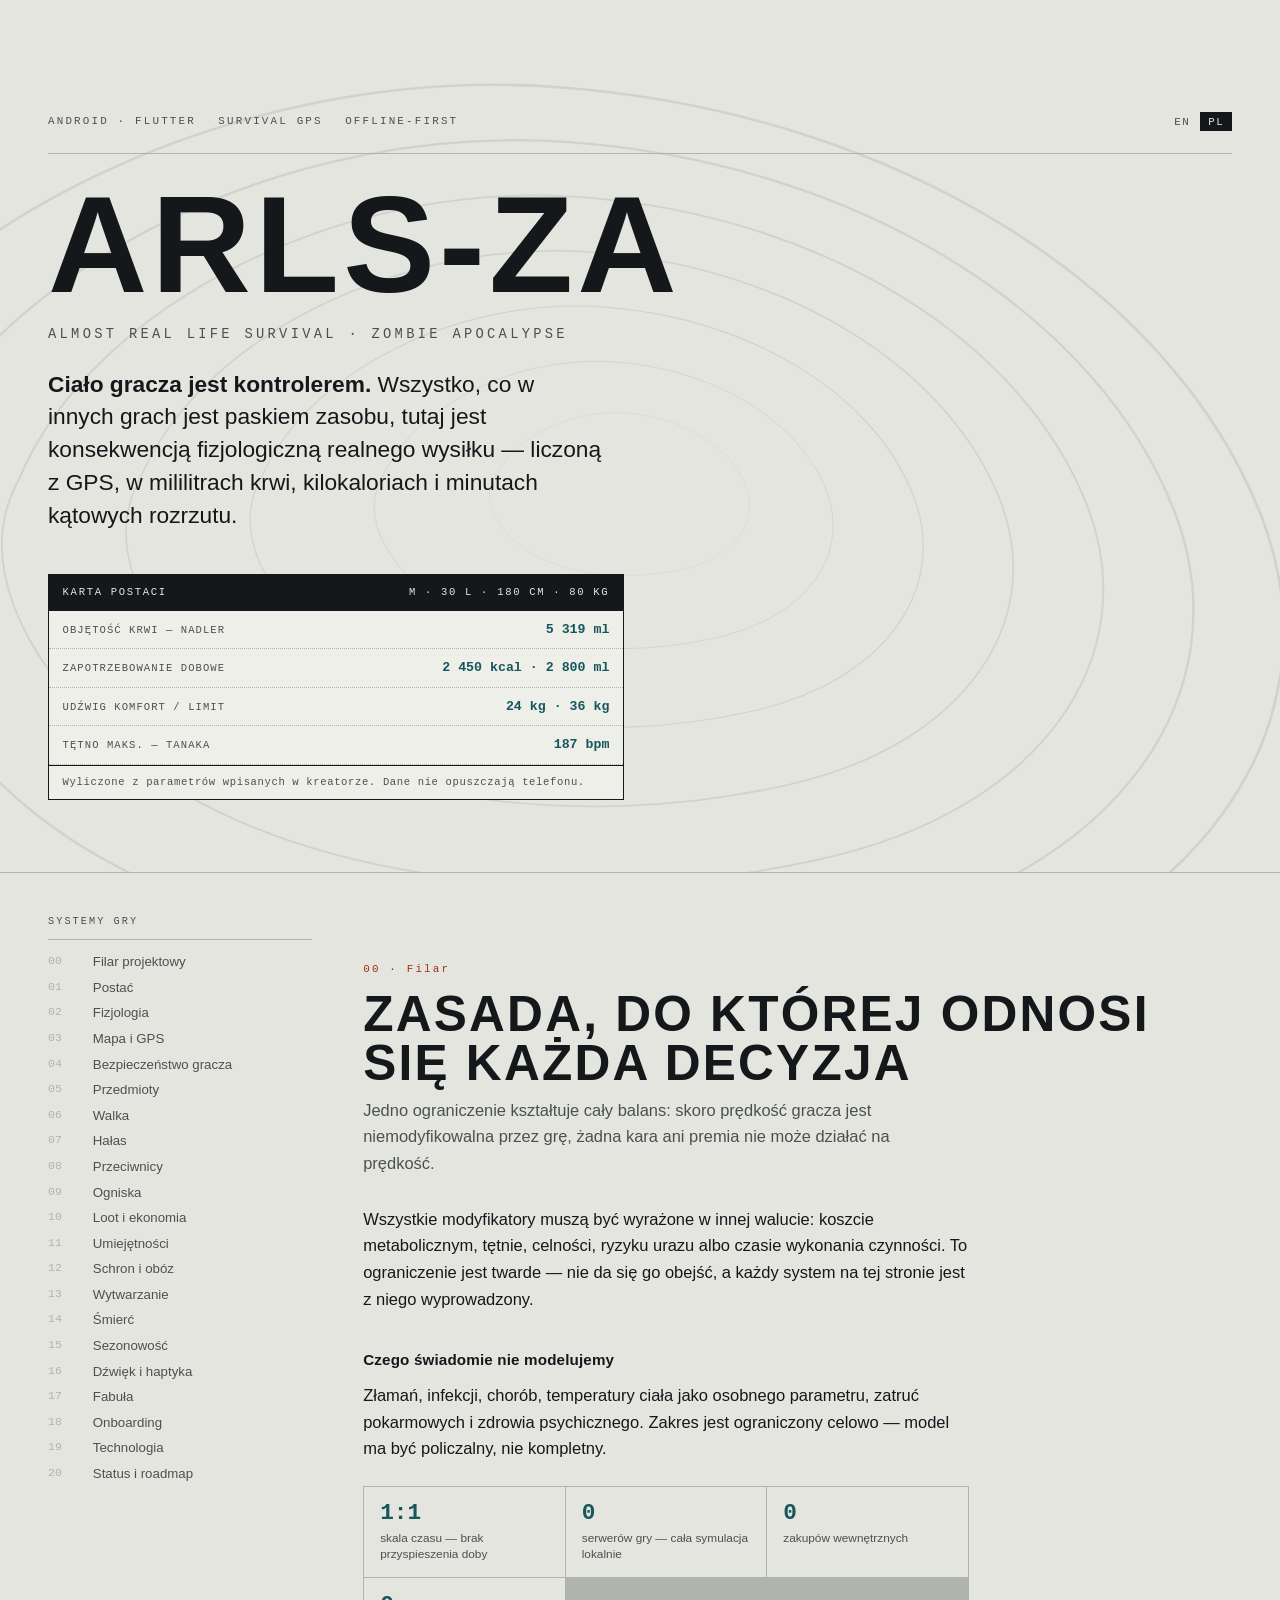
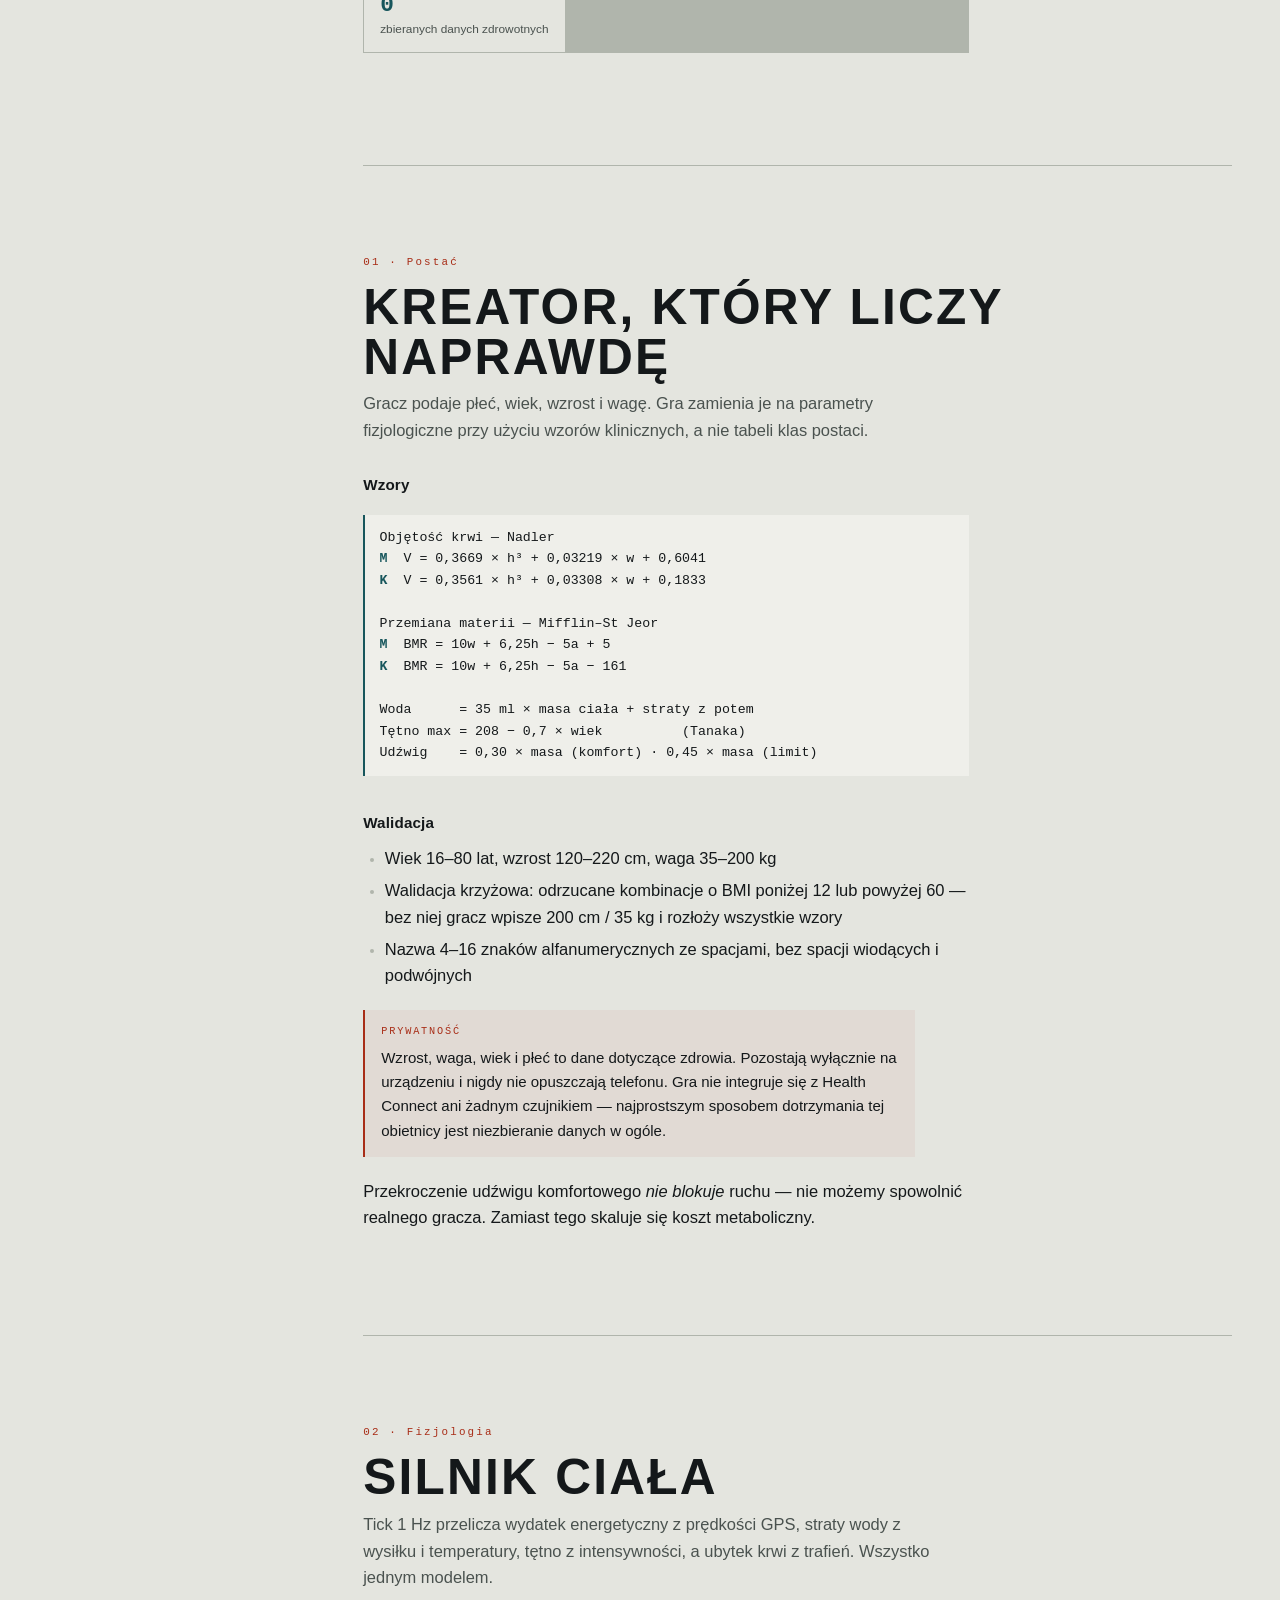
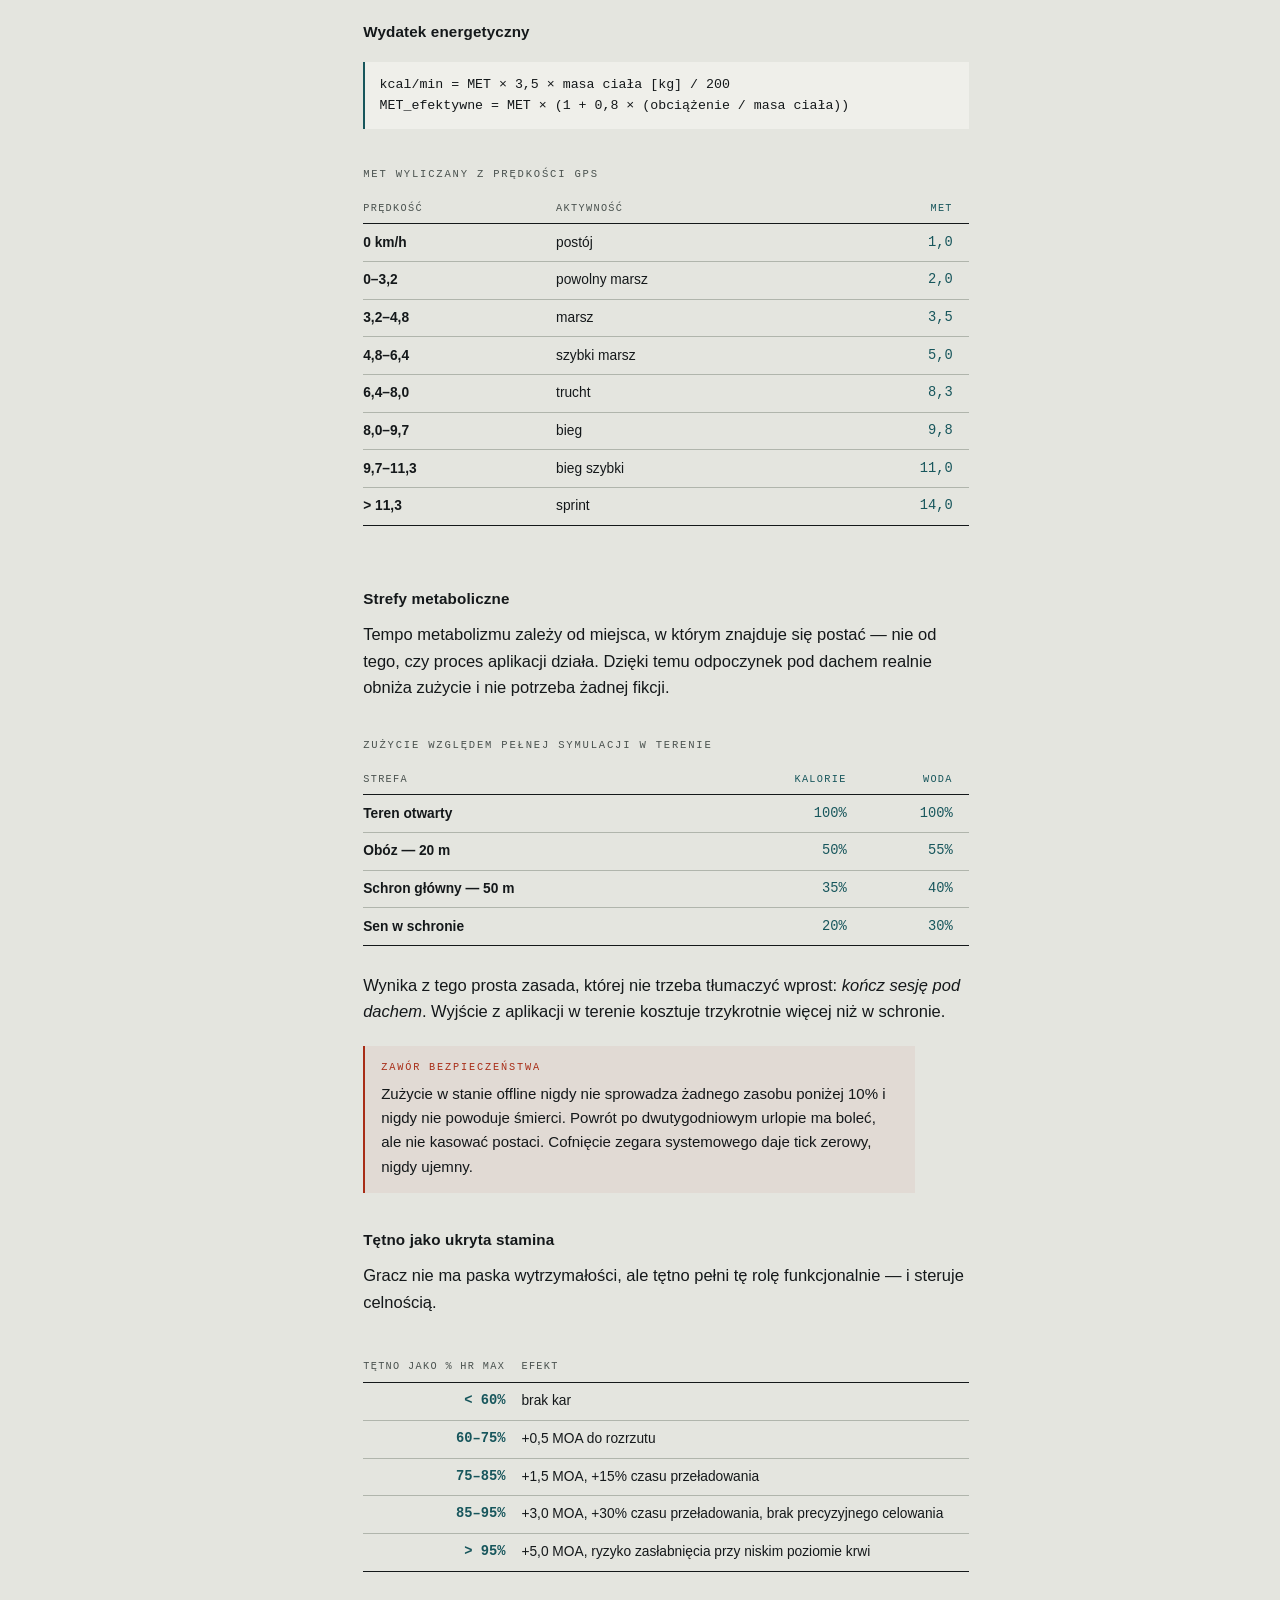
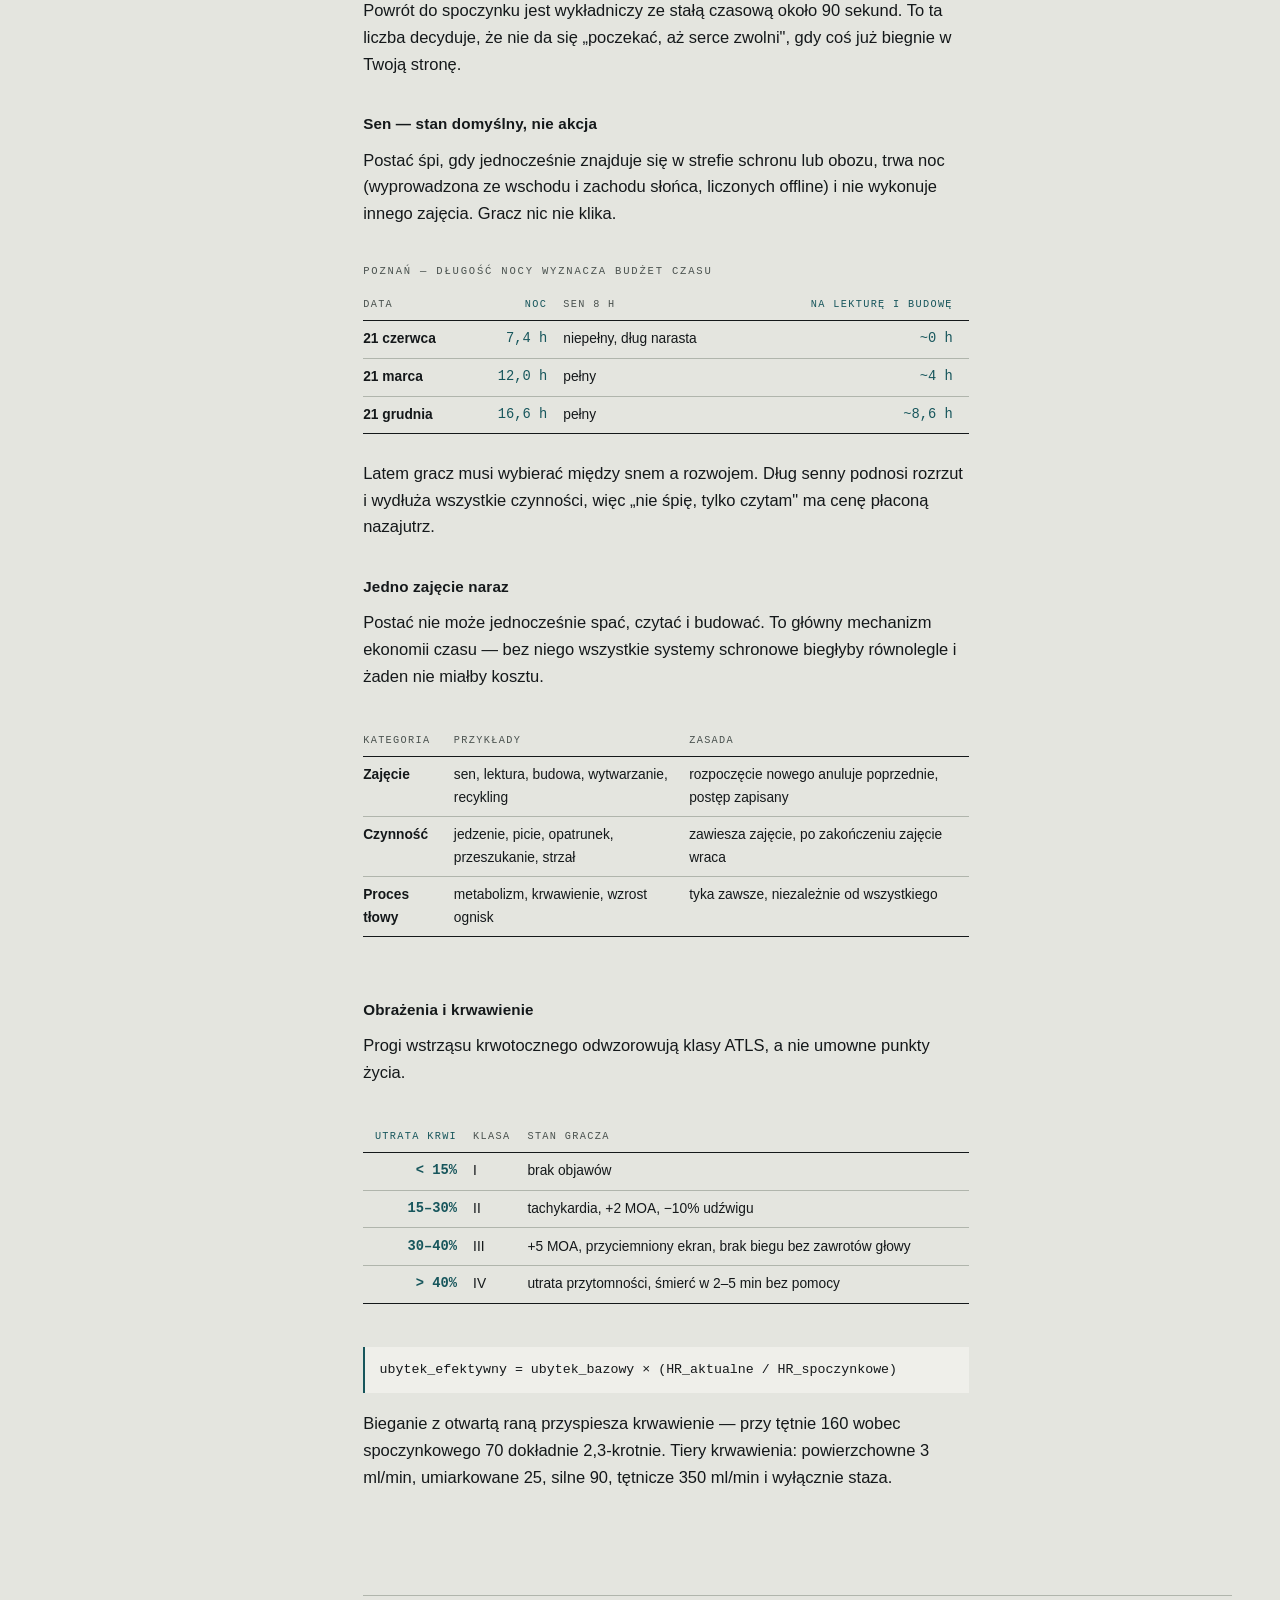
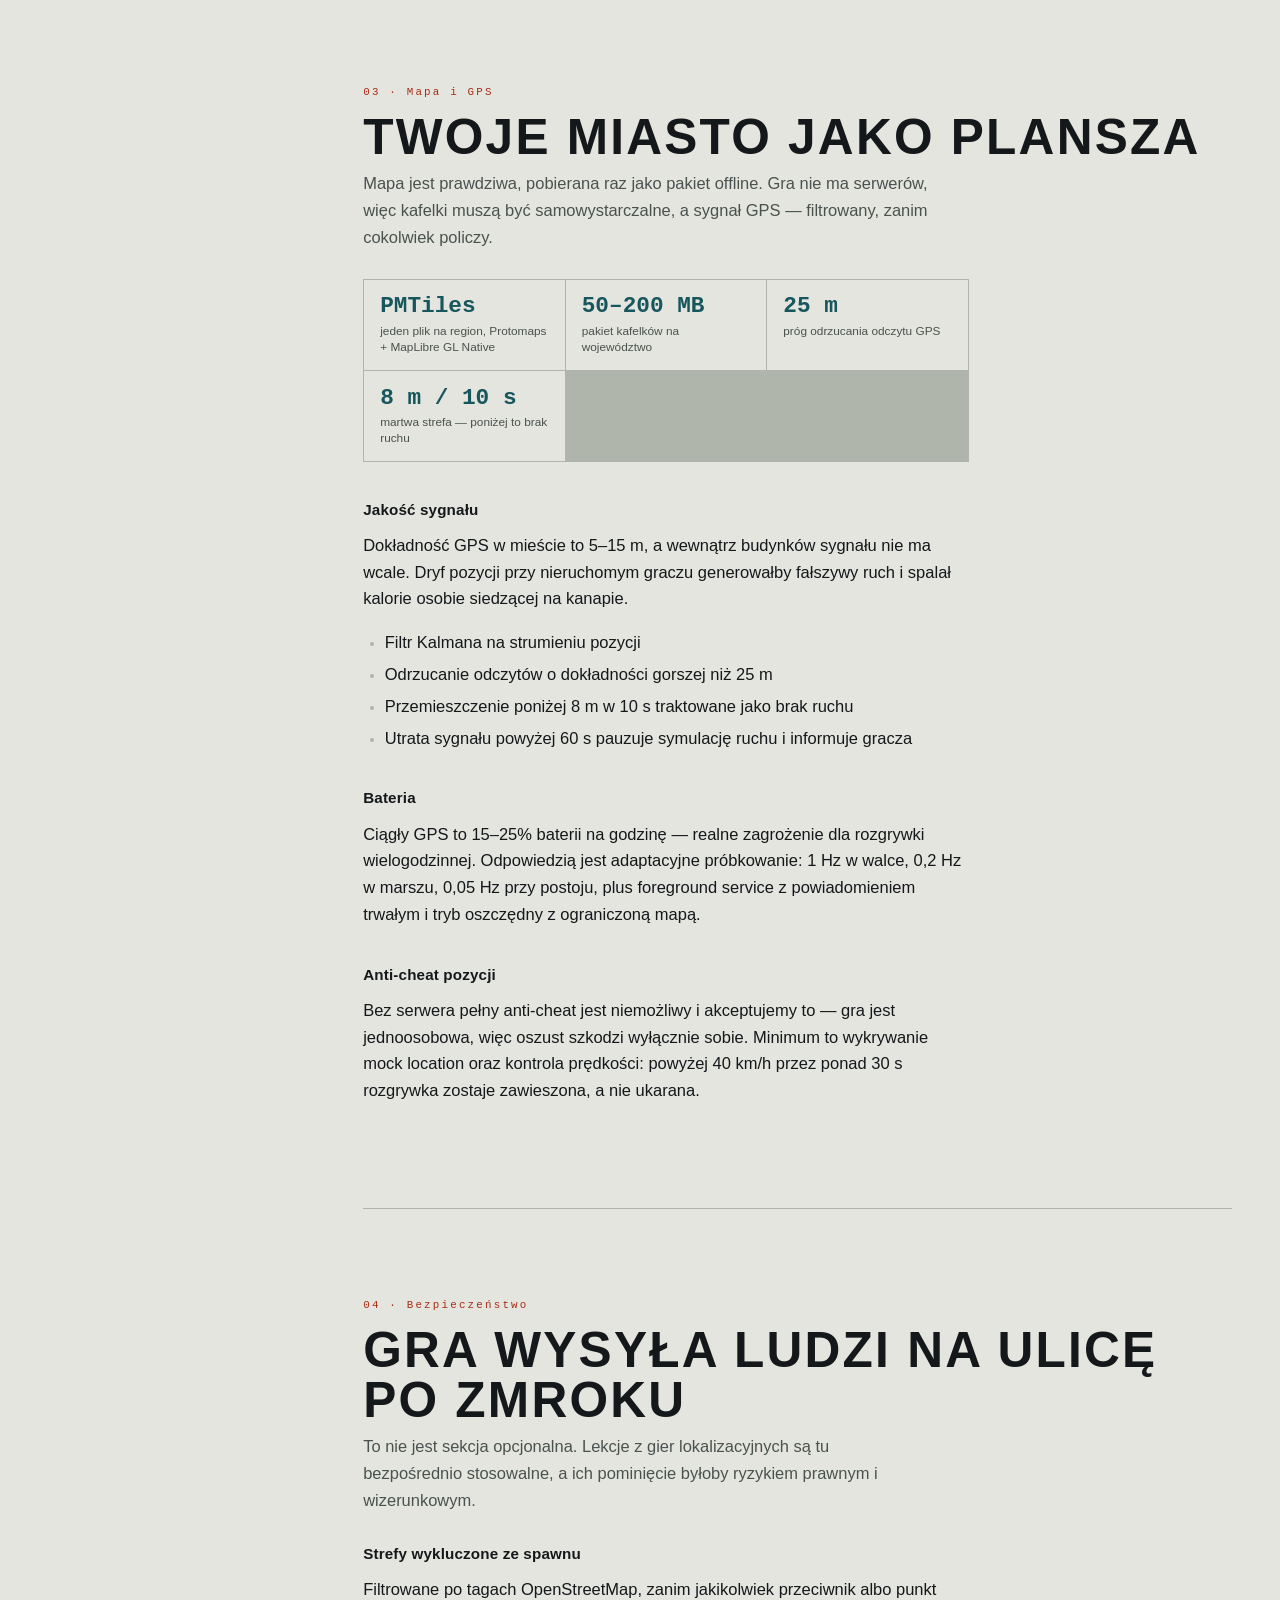
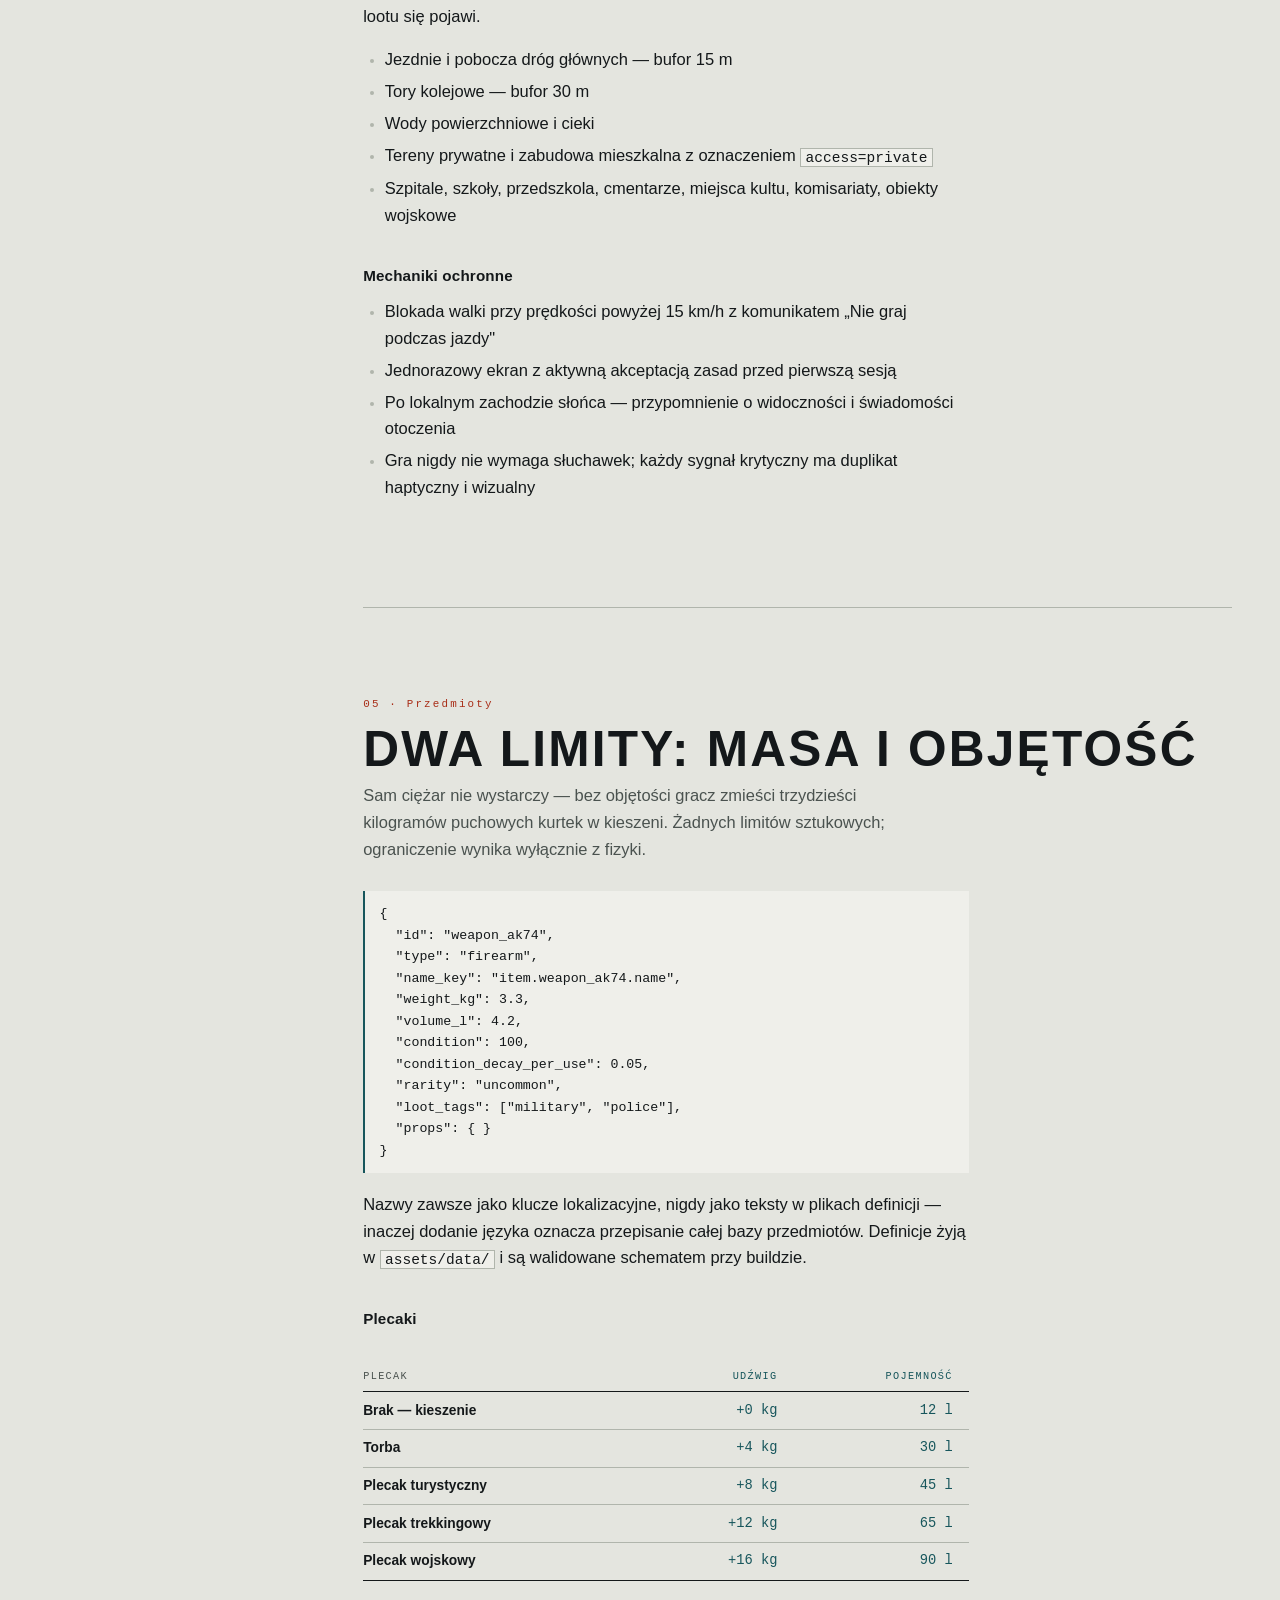
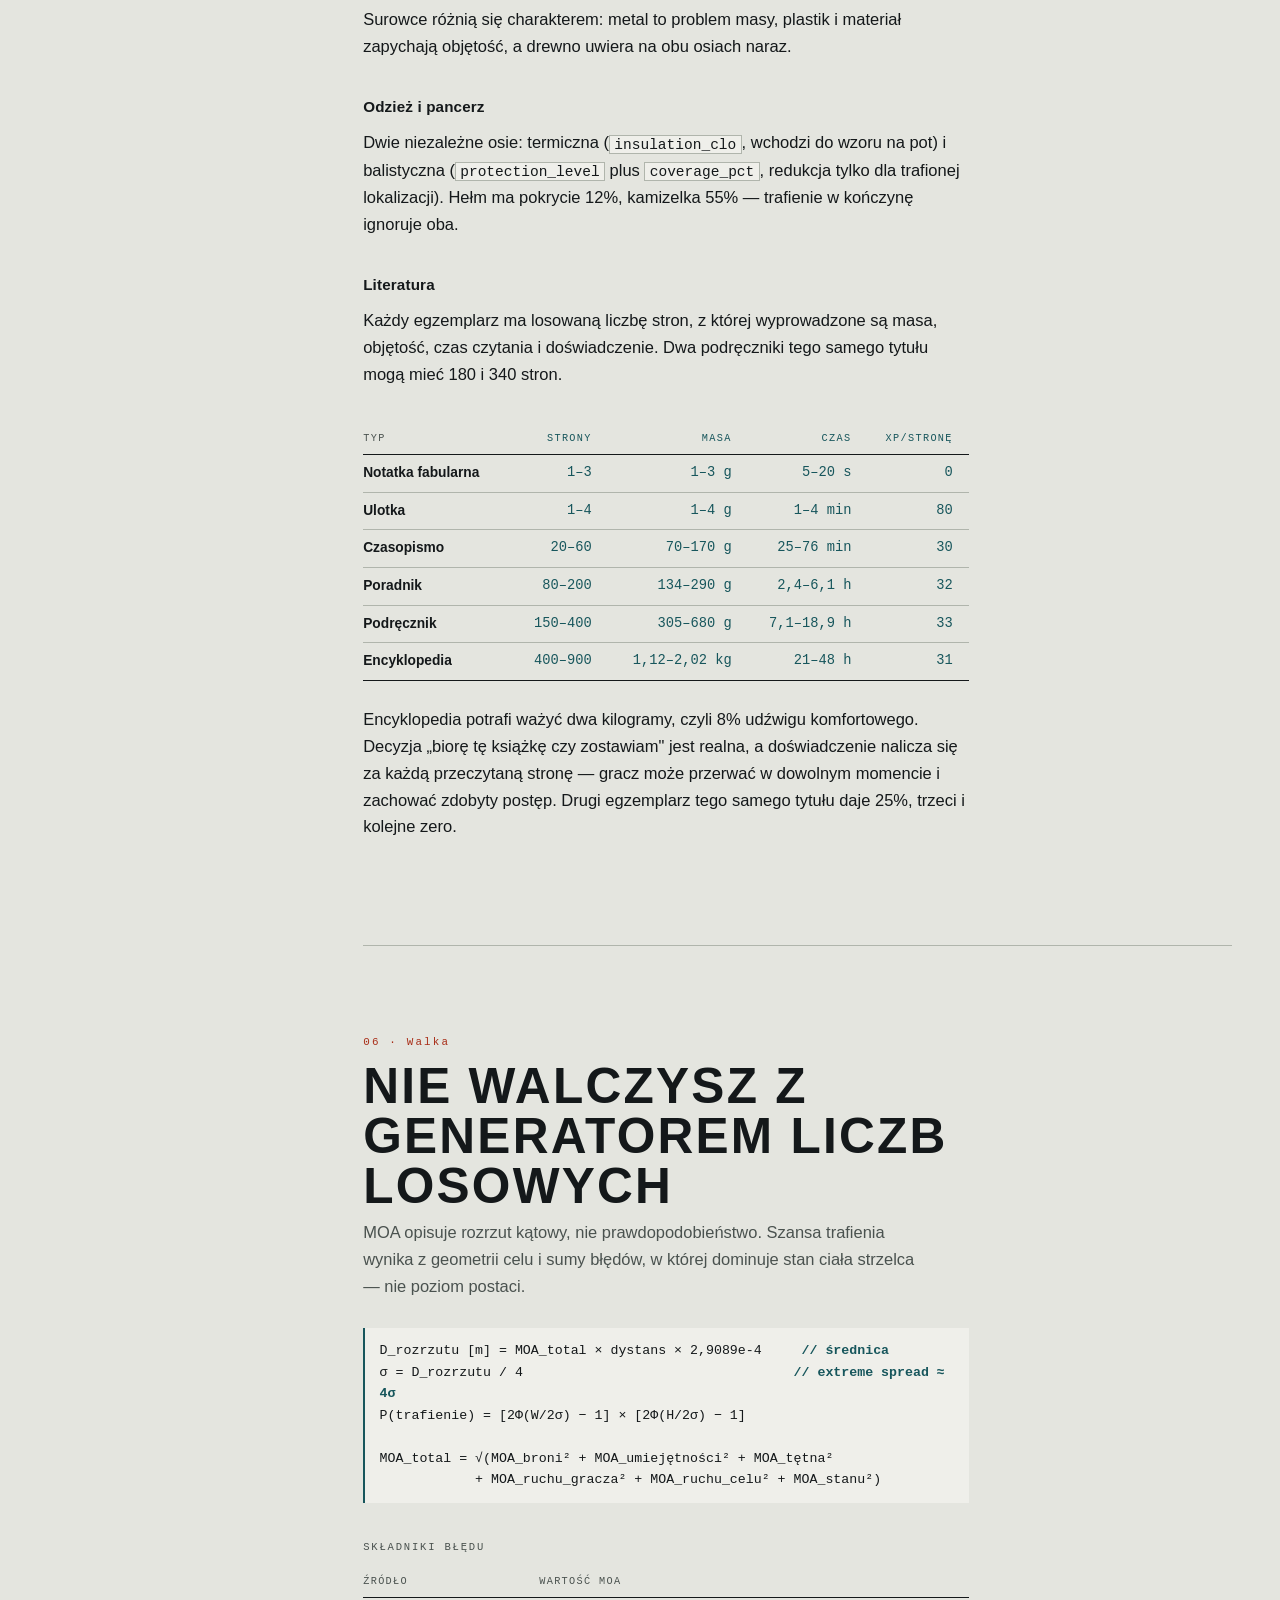
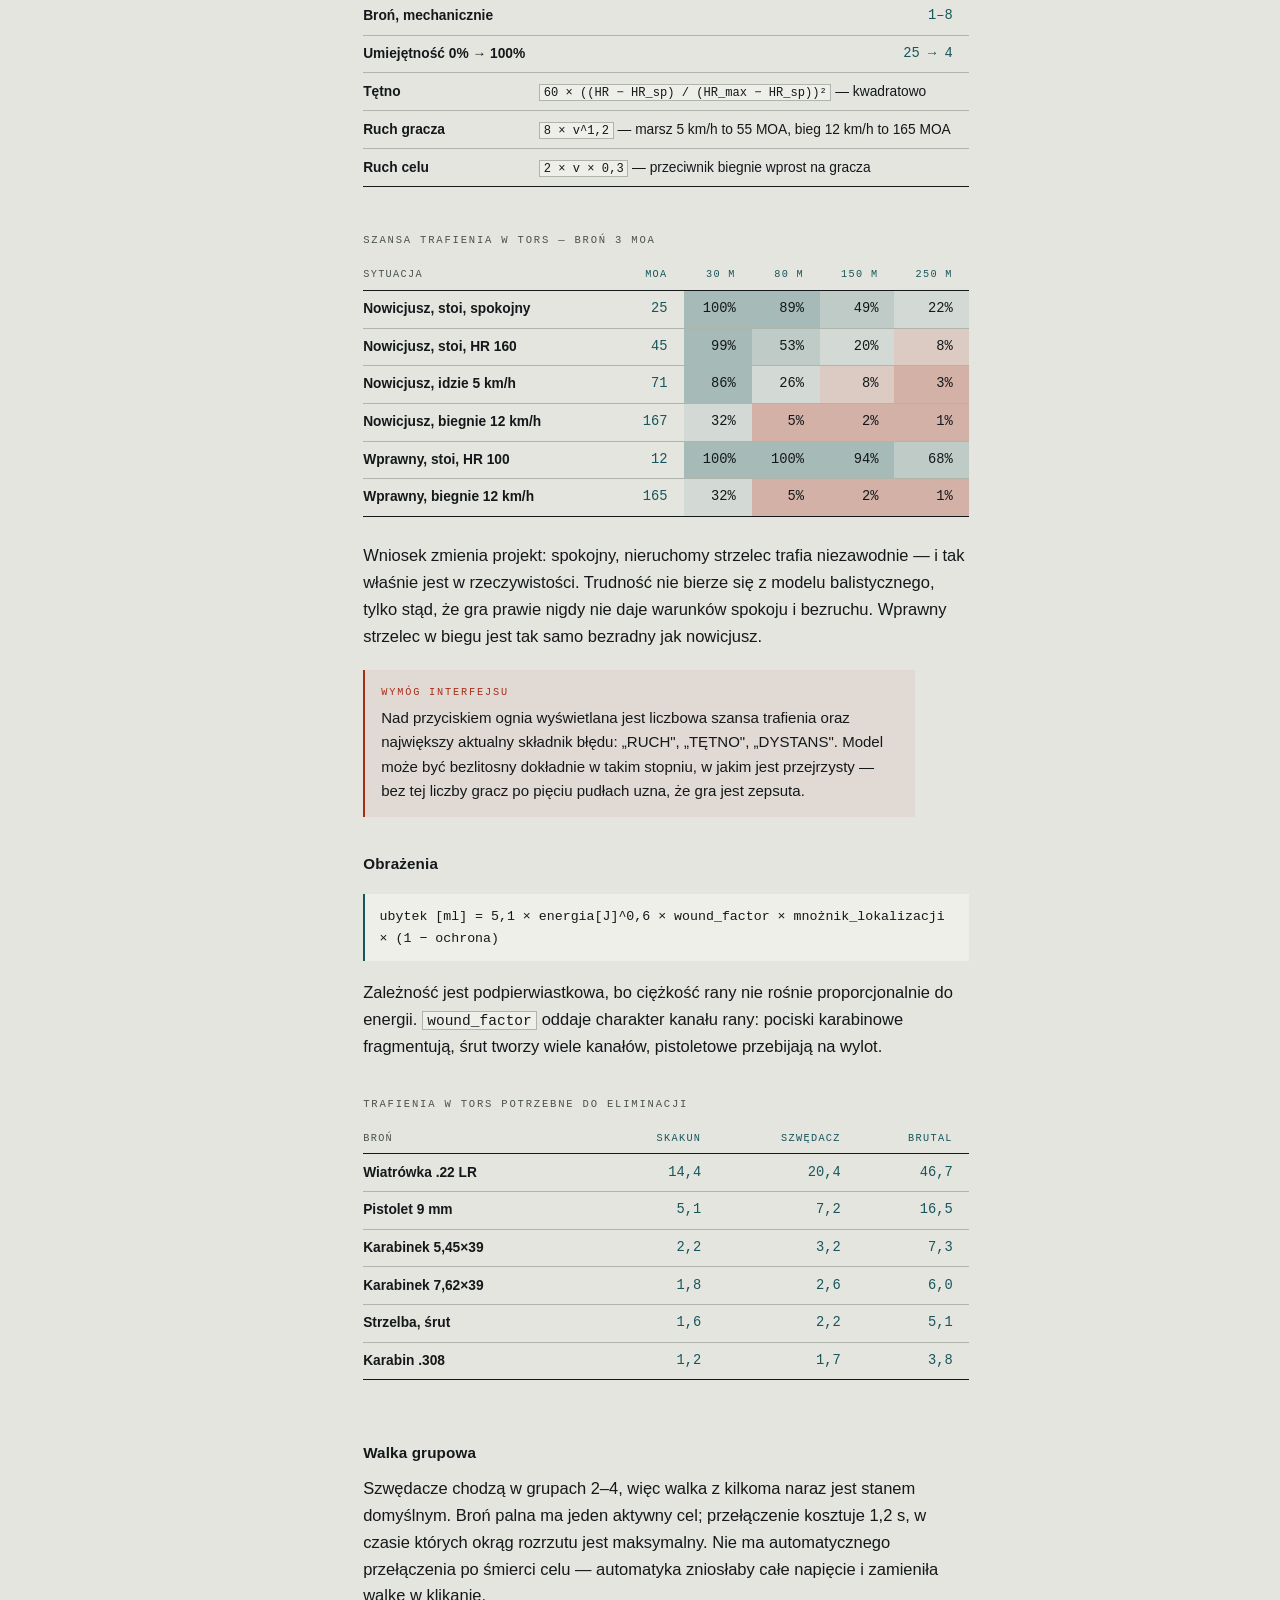
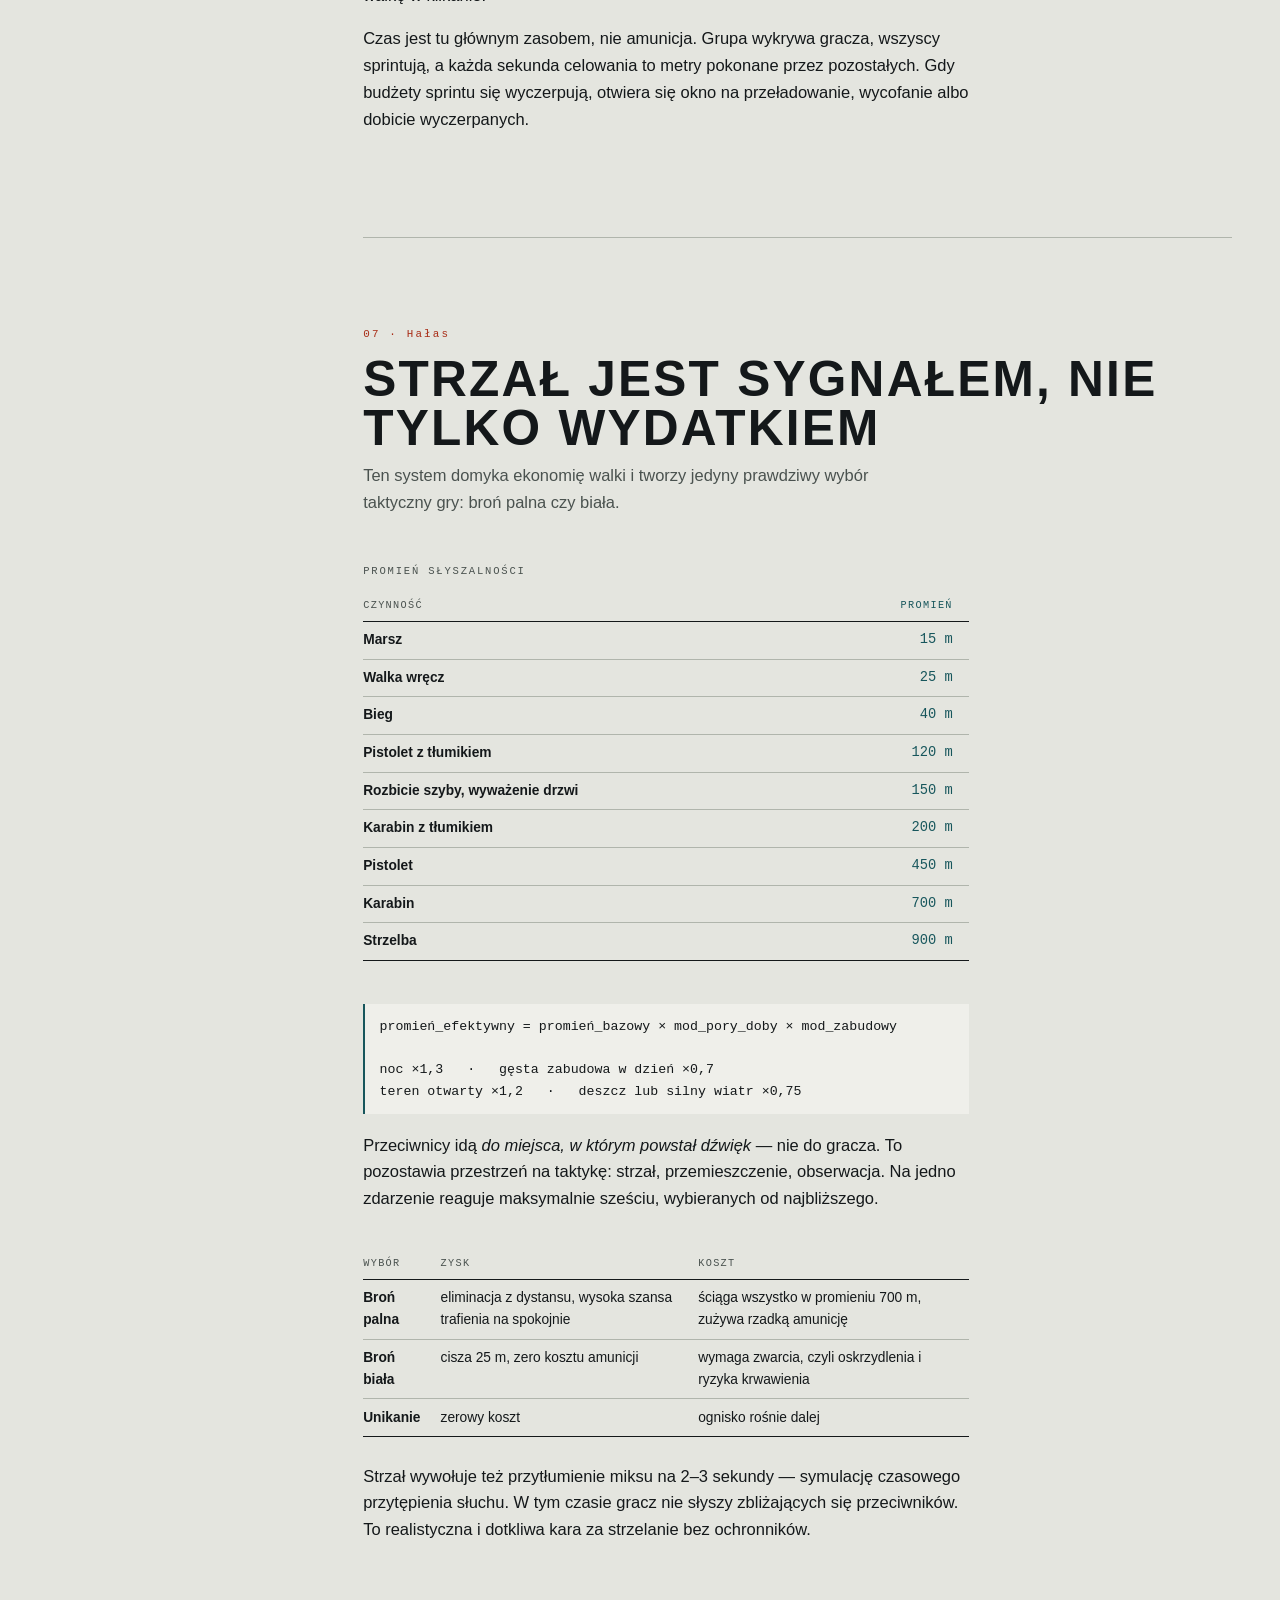
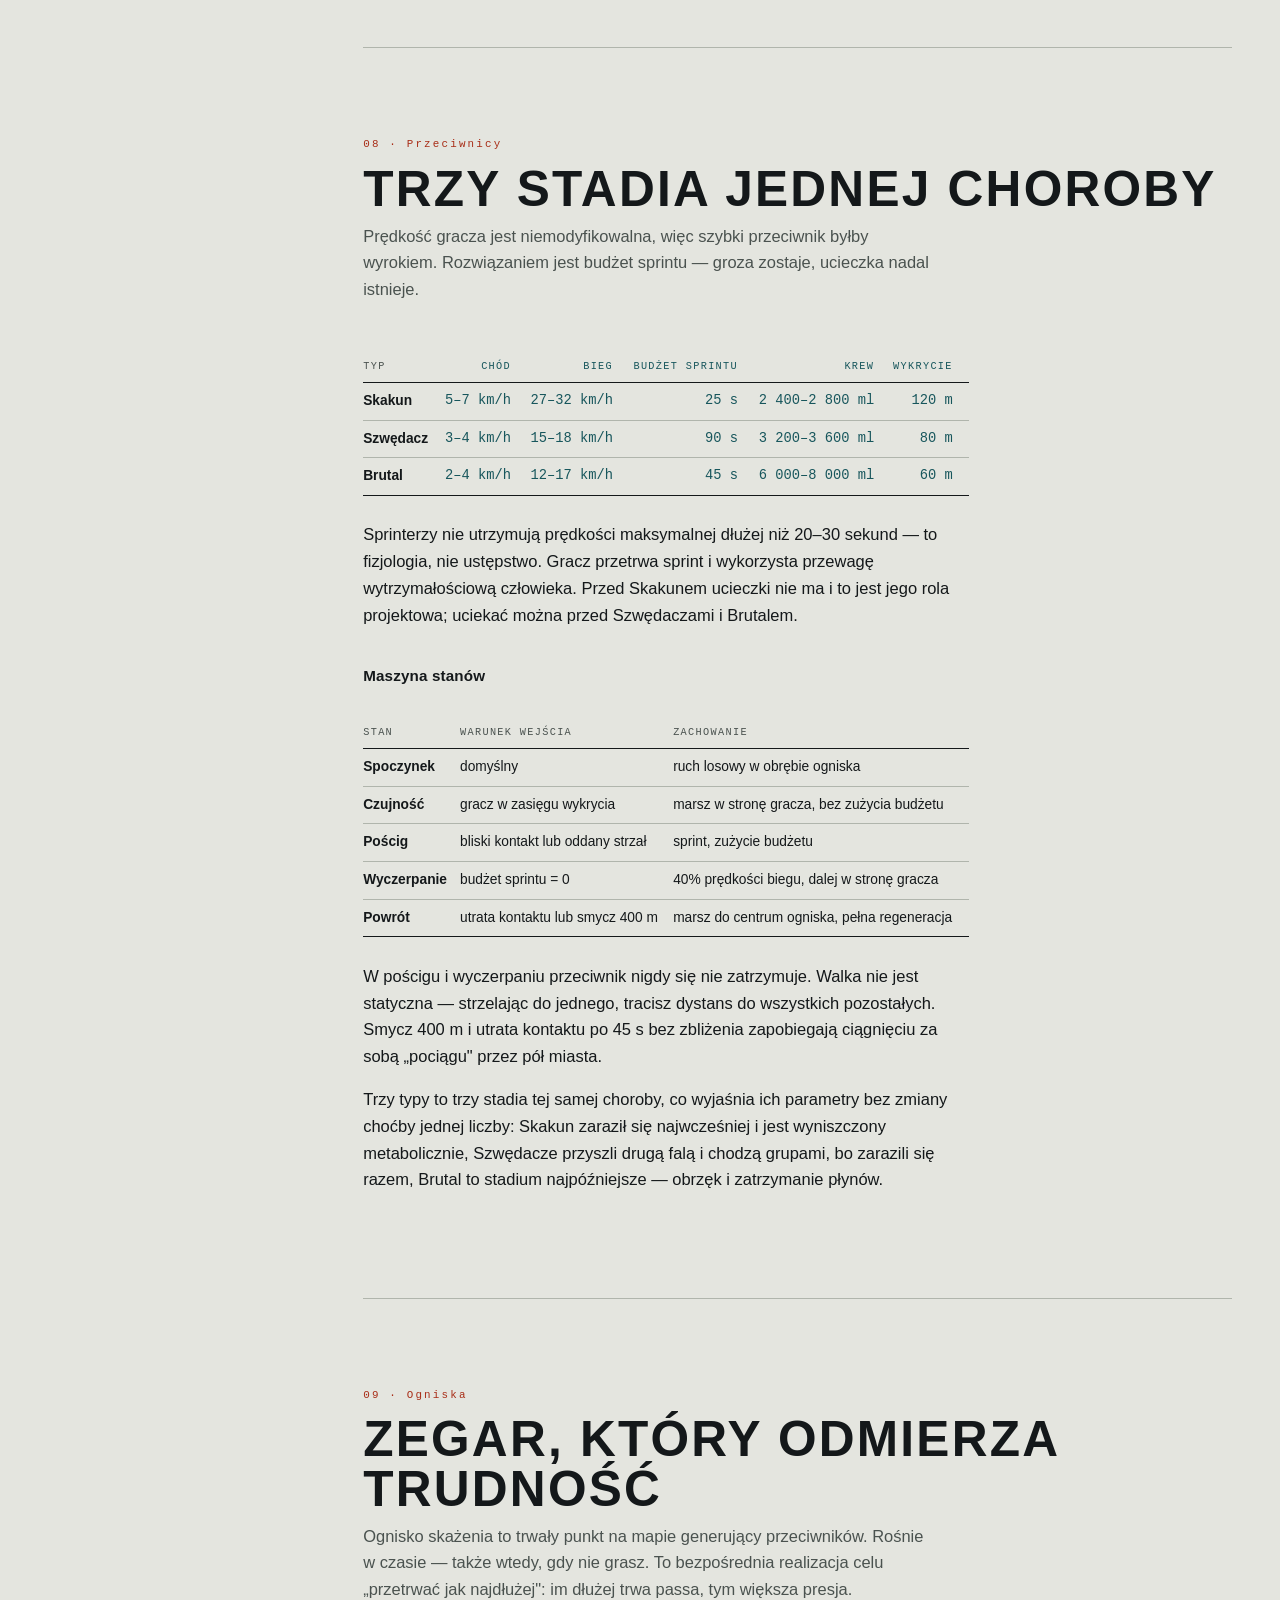
==== commit 1557ffa9: "fix: correct the blood volume figure to 5,319 ml The design document's worked example stated 5.29 l " ====
--- a/pl/index.html
+++ b/pl/index.html
@@ -55,7 +55,7 @@
 
     <div class="card">
       <div class="card__hd"><span>Karta postaci</span><span>M · 30 l · 180 cm · 80 kg</span></div>
-      <div class="card__row"><span class="card__k">Objętość krwi — Nadler</span><span class="card__v">5 290 ml</span></div>
+      <div class="card__row"><span class="card__k">Objętość krwi — Nadler</span><span class="card__v">5 319 ml</span></div>
       <div class="card__row"><span class="card__k">Zapotrzebowanie dobowe</span><span class="card__v">2 450 kcal · 2 800 ml</span></div>
       <div class="card__row"><span class="card__k">Udźwig komfort / limit</span><span class="card__v">24 kg · 36 kg</span></div>
       <div class="card__row"><span class="card__k">Tętno maks. — Tanaka</span><span class="card__v">187 bpm</span></div>
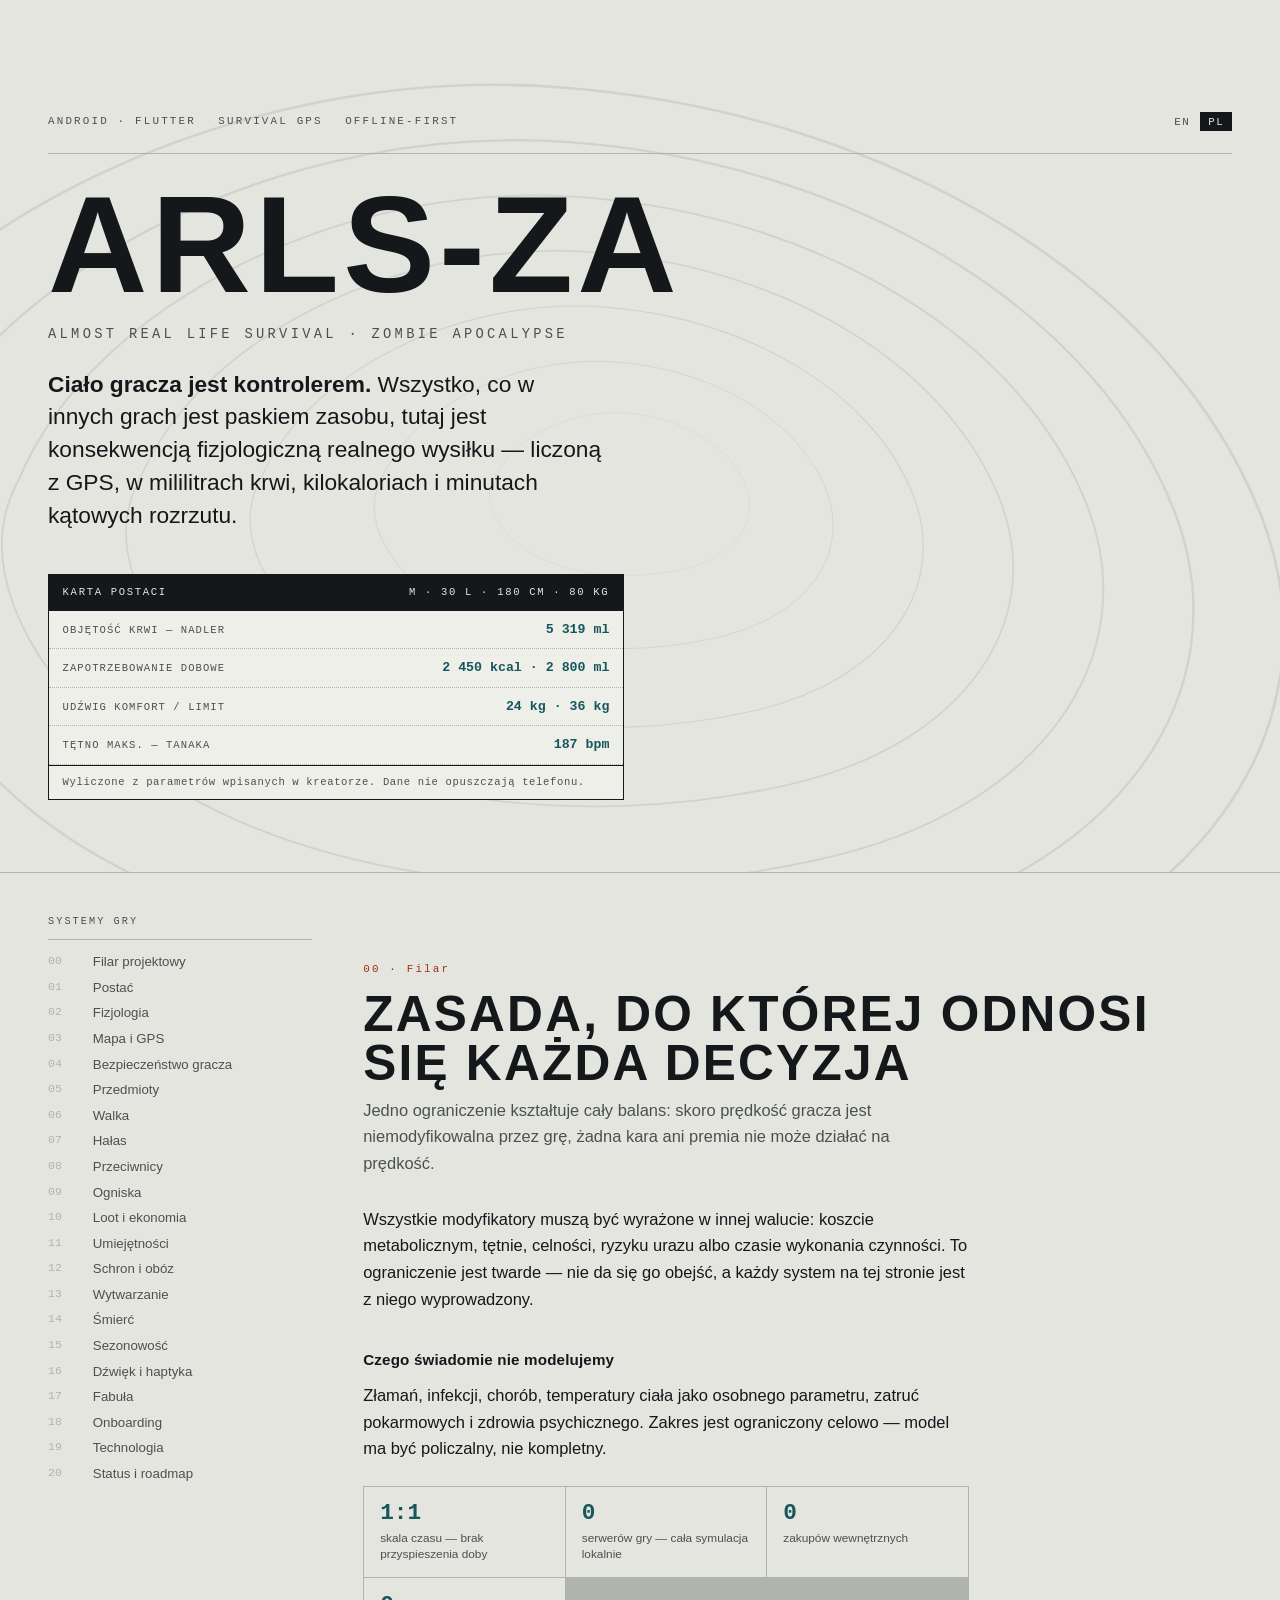
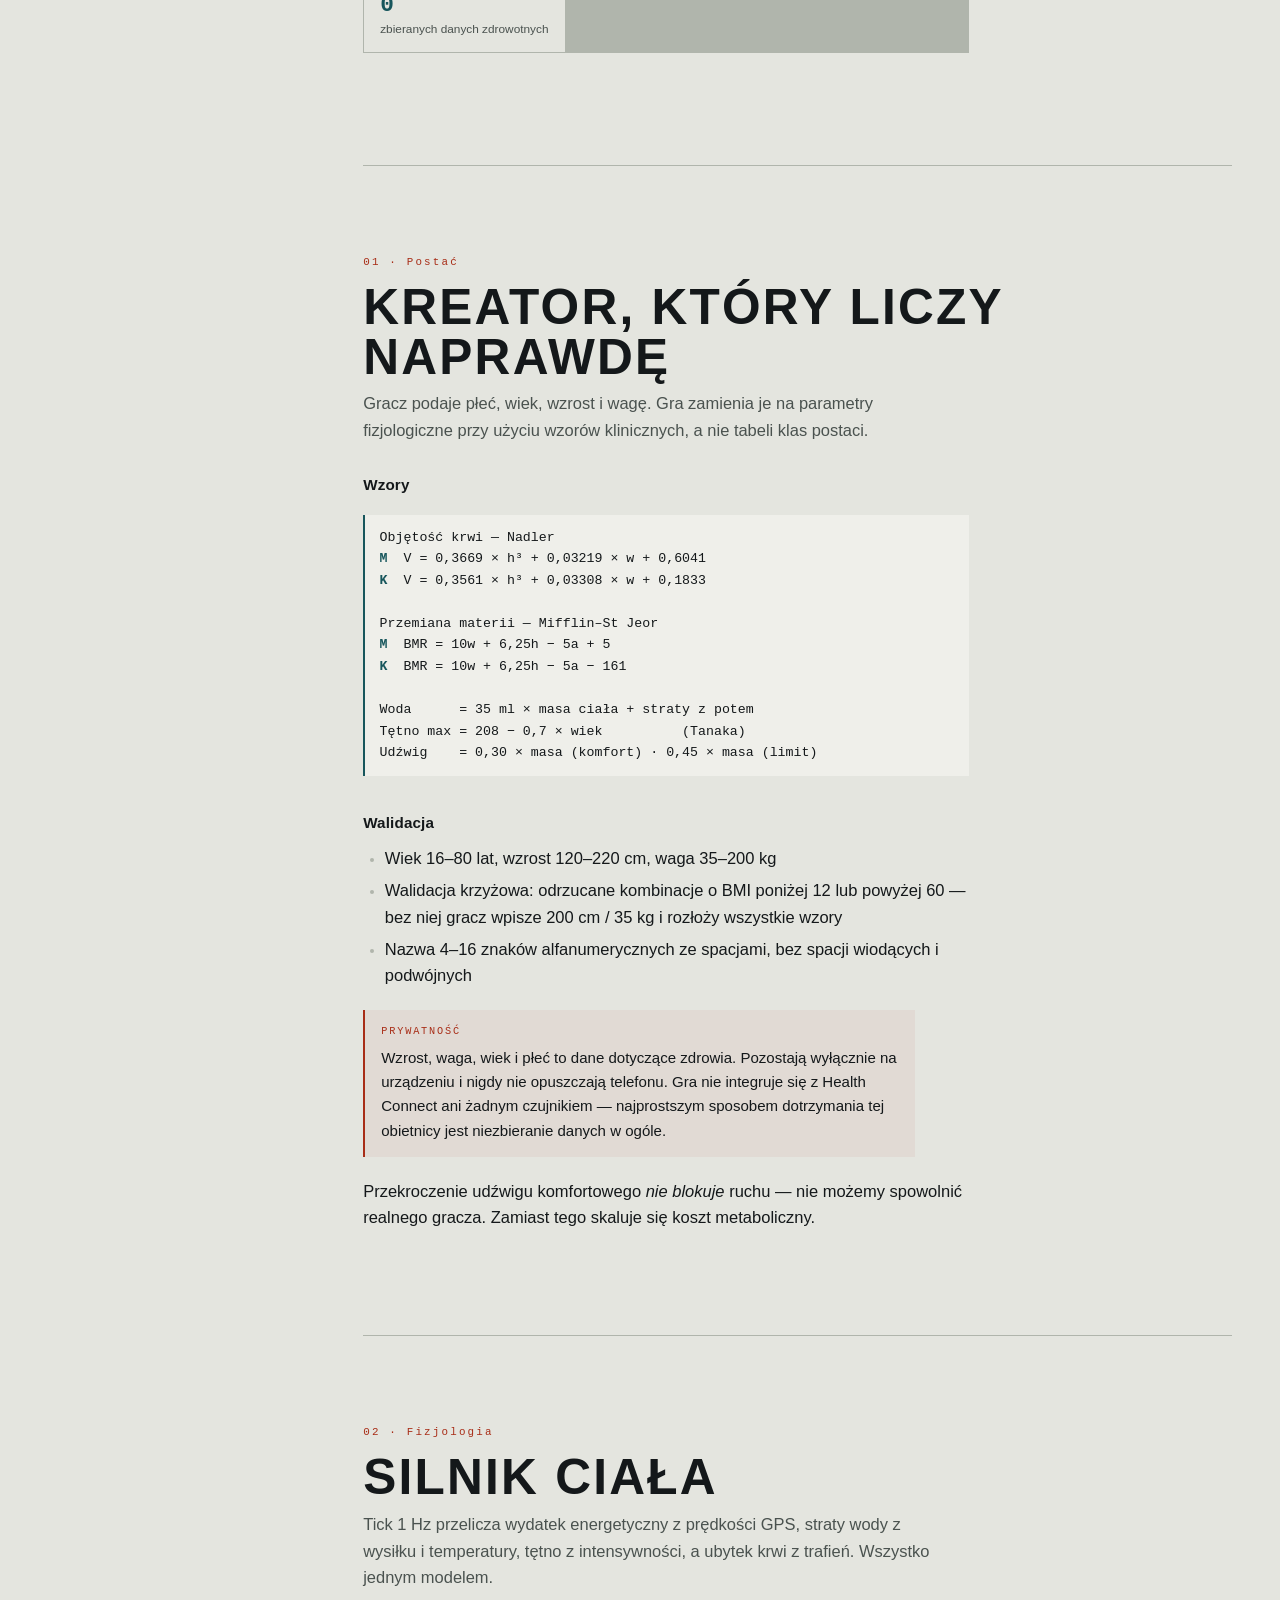
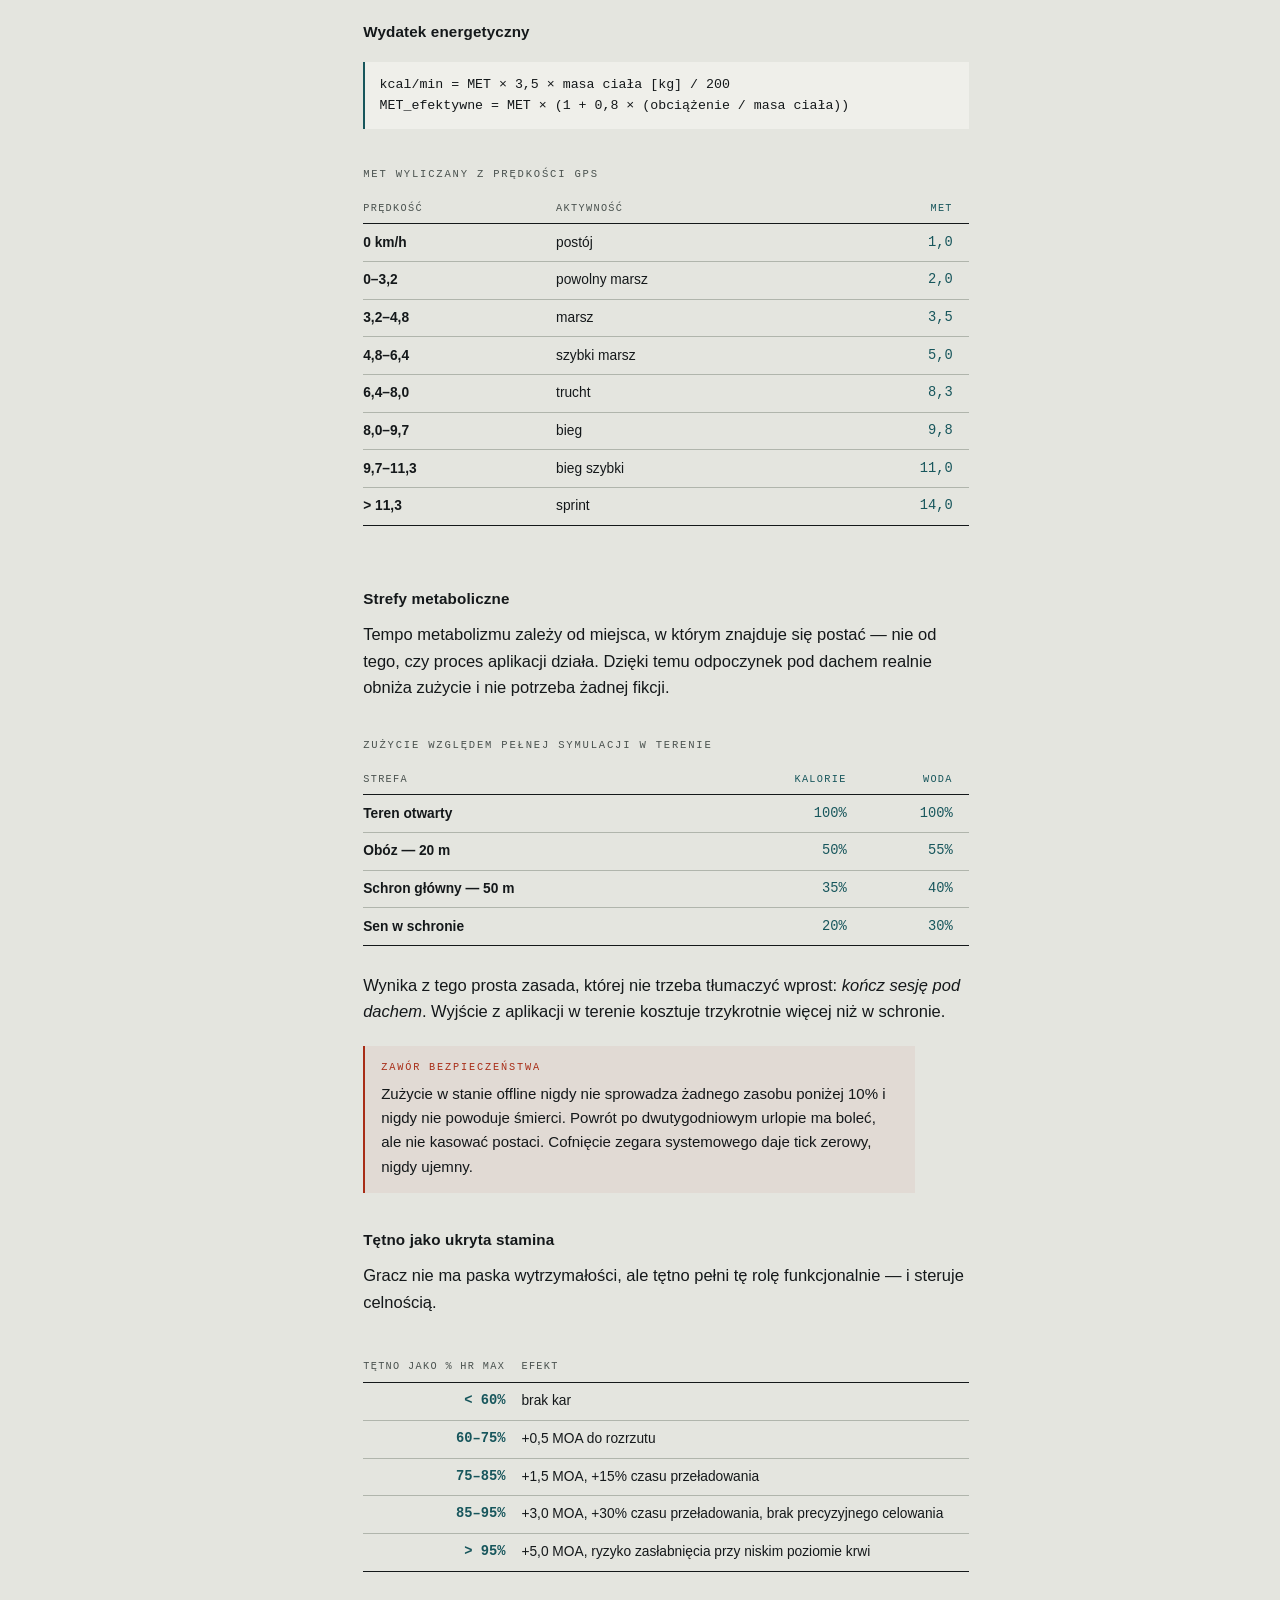
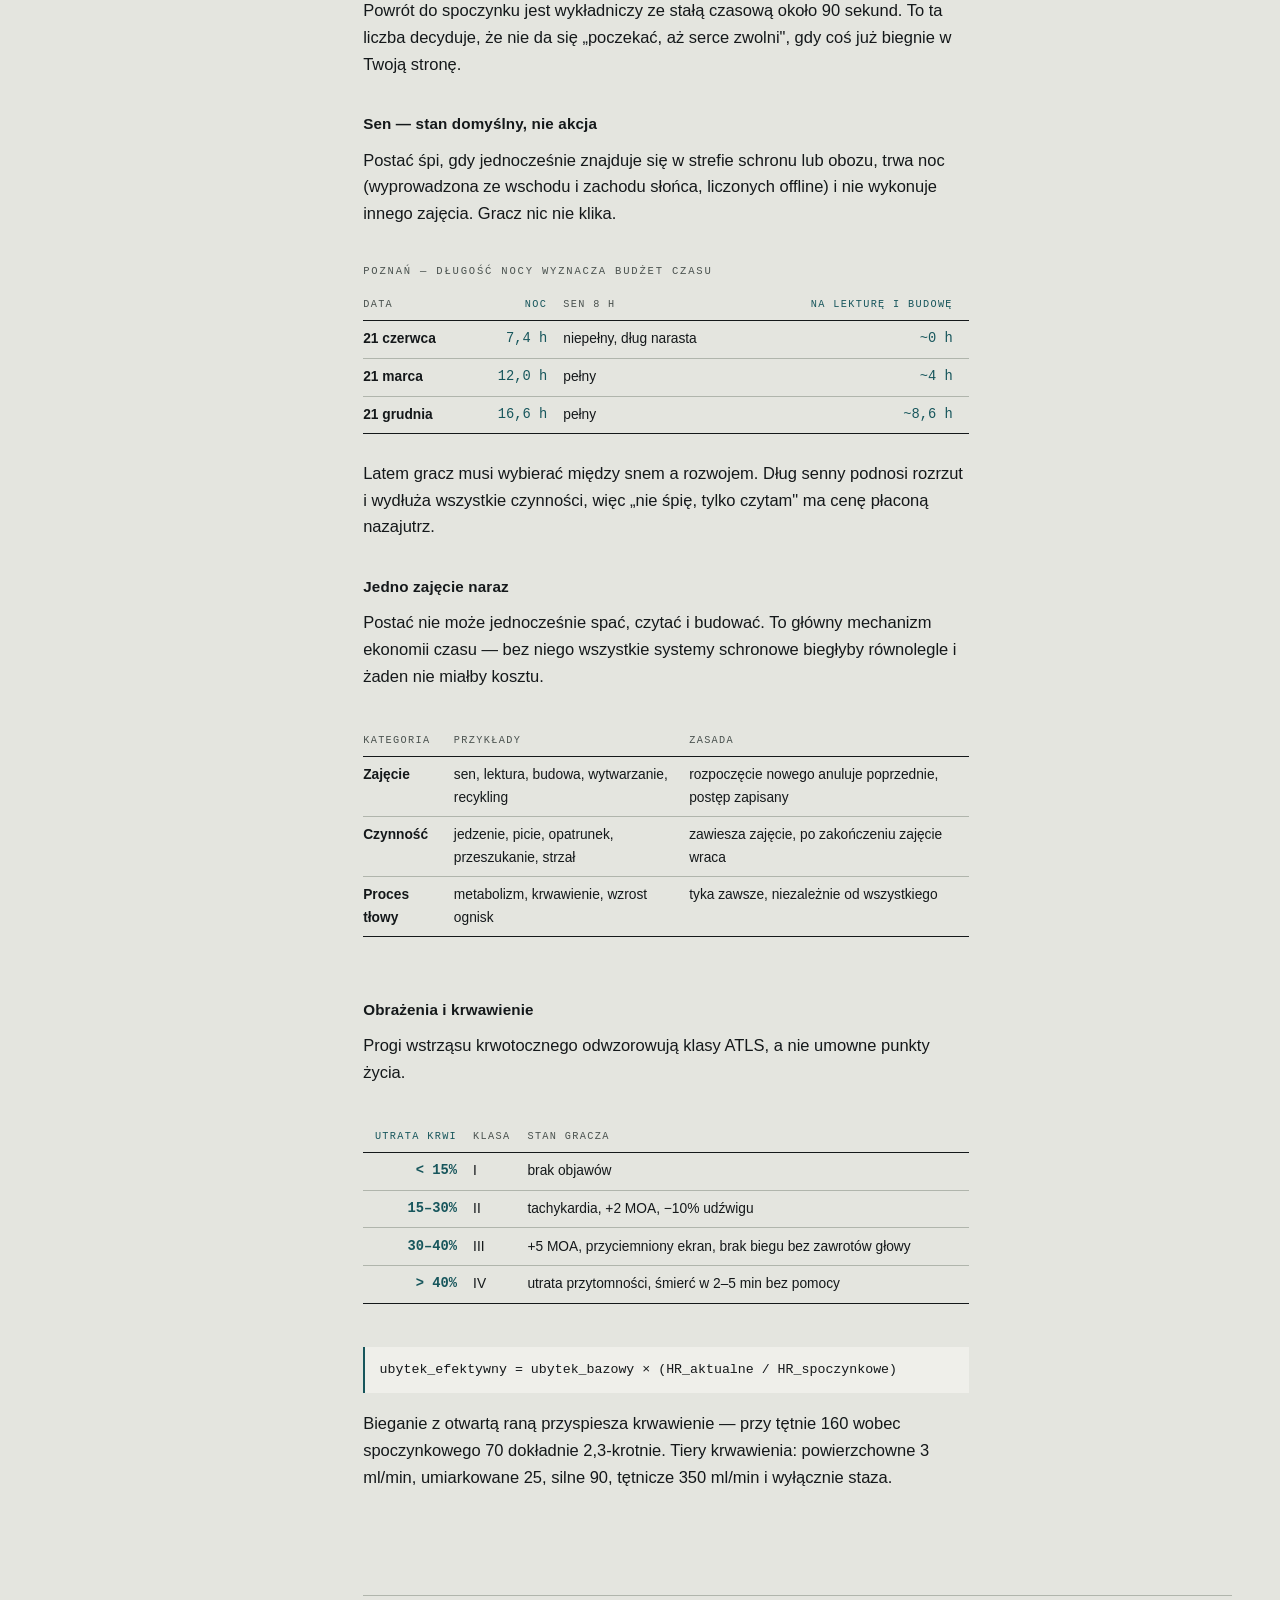
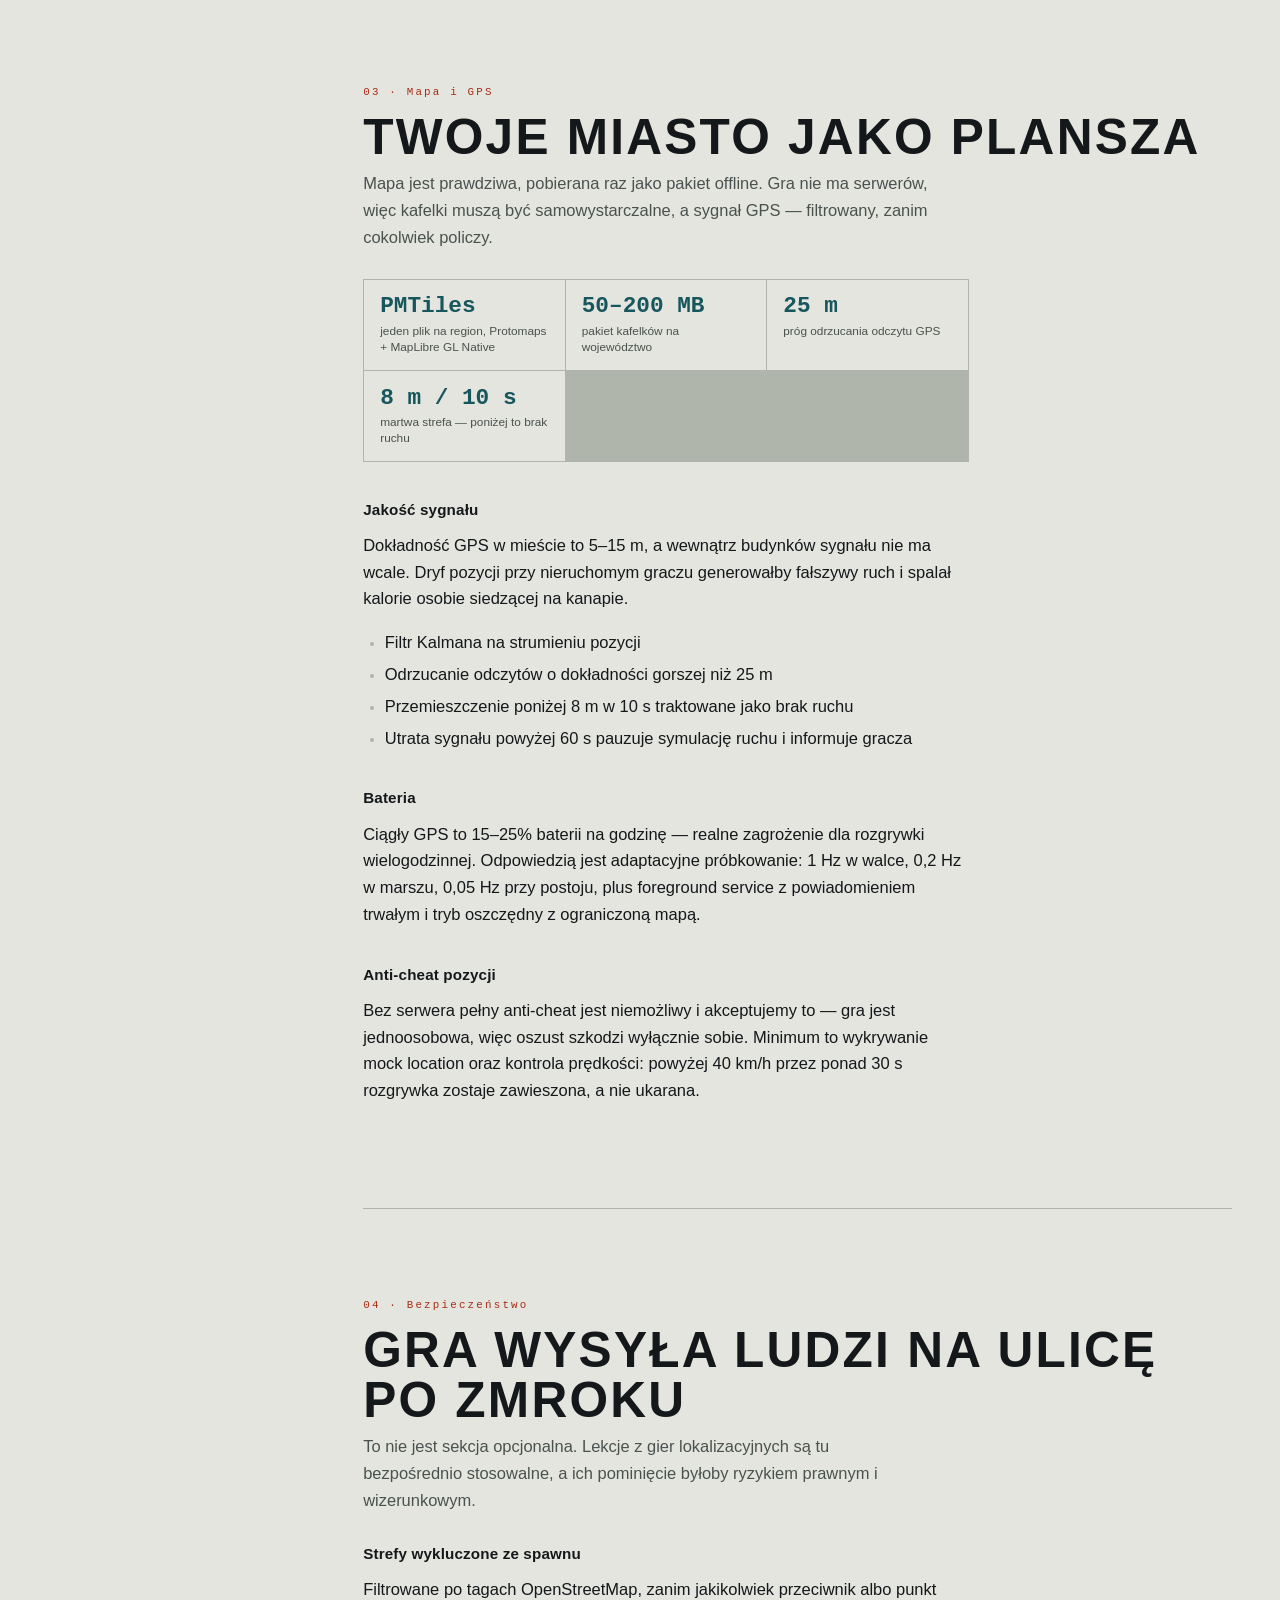
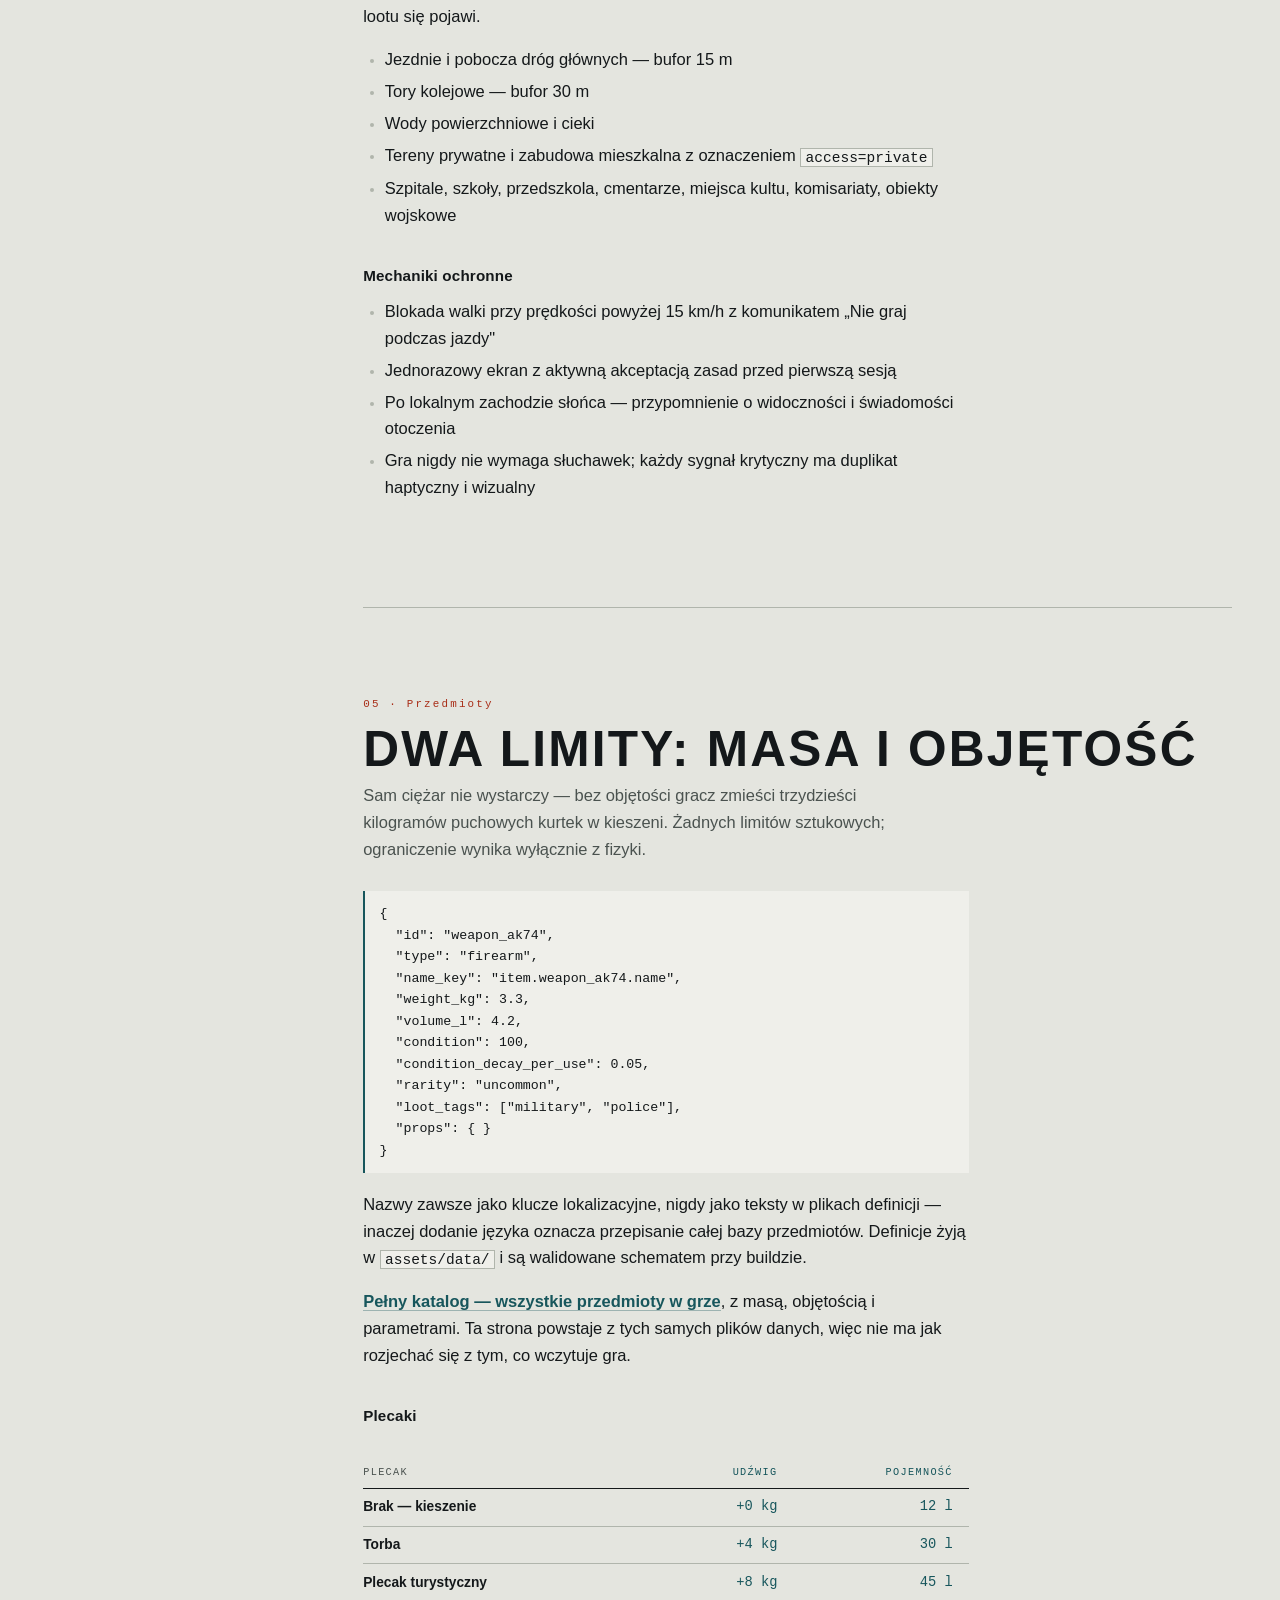
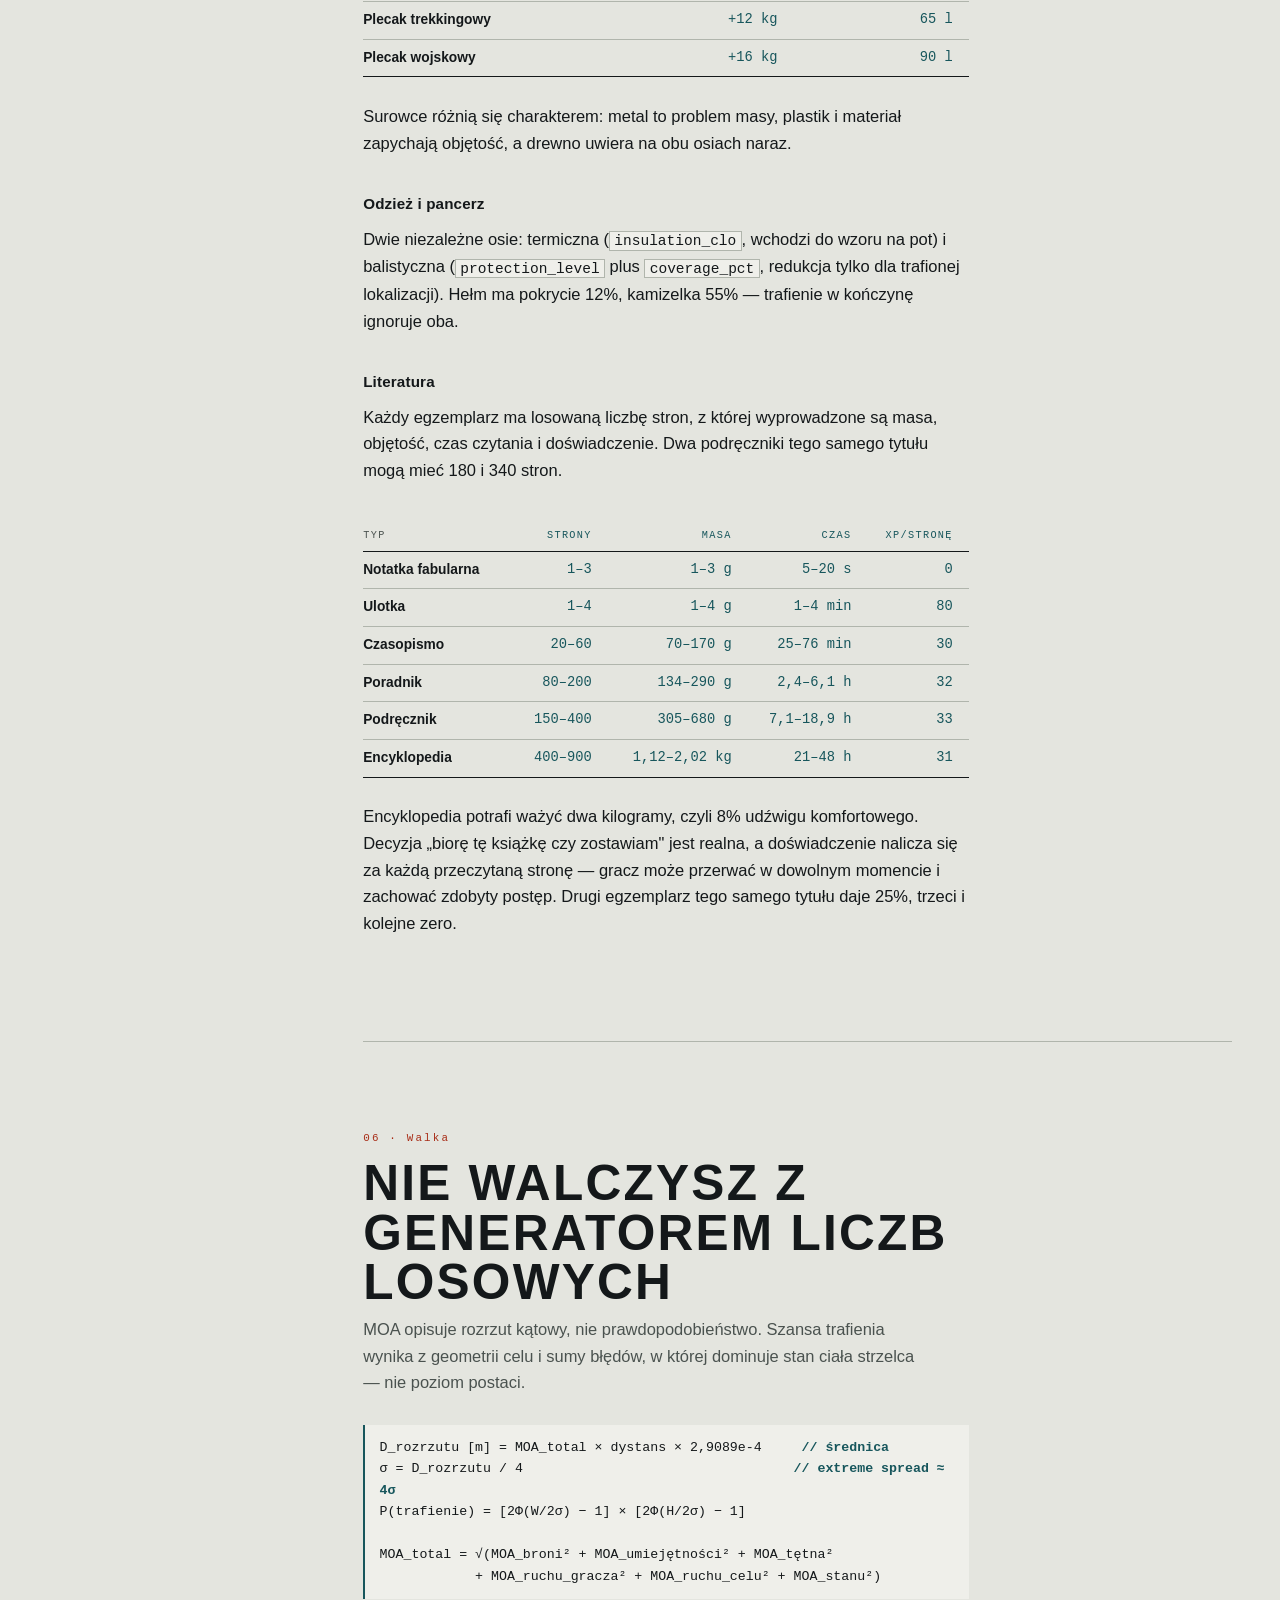
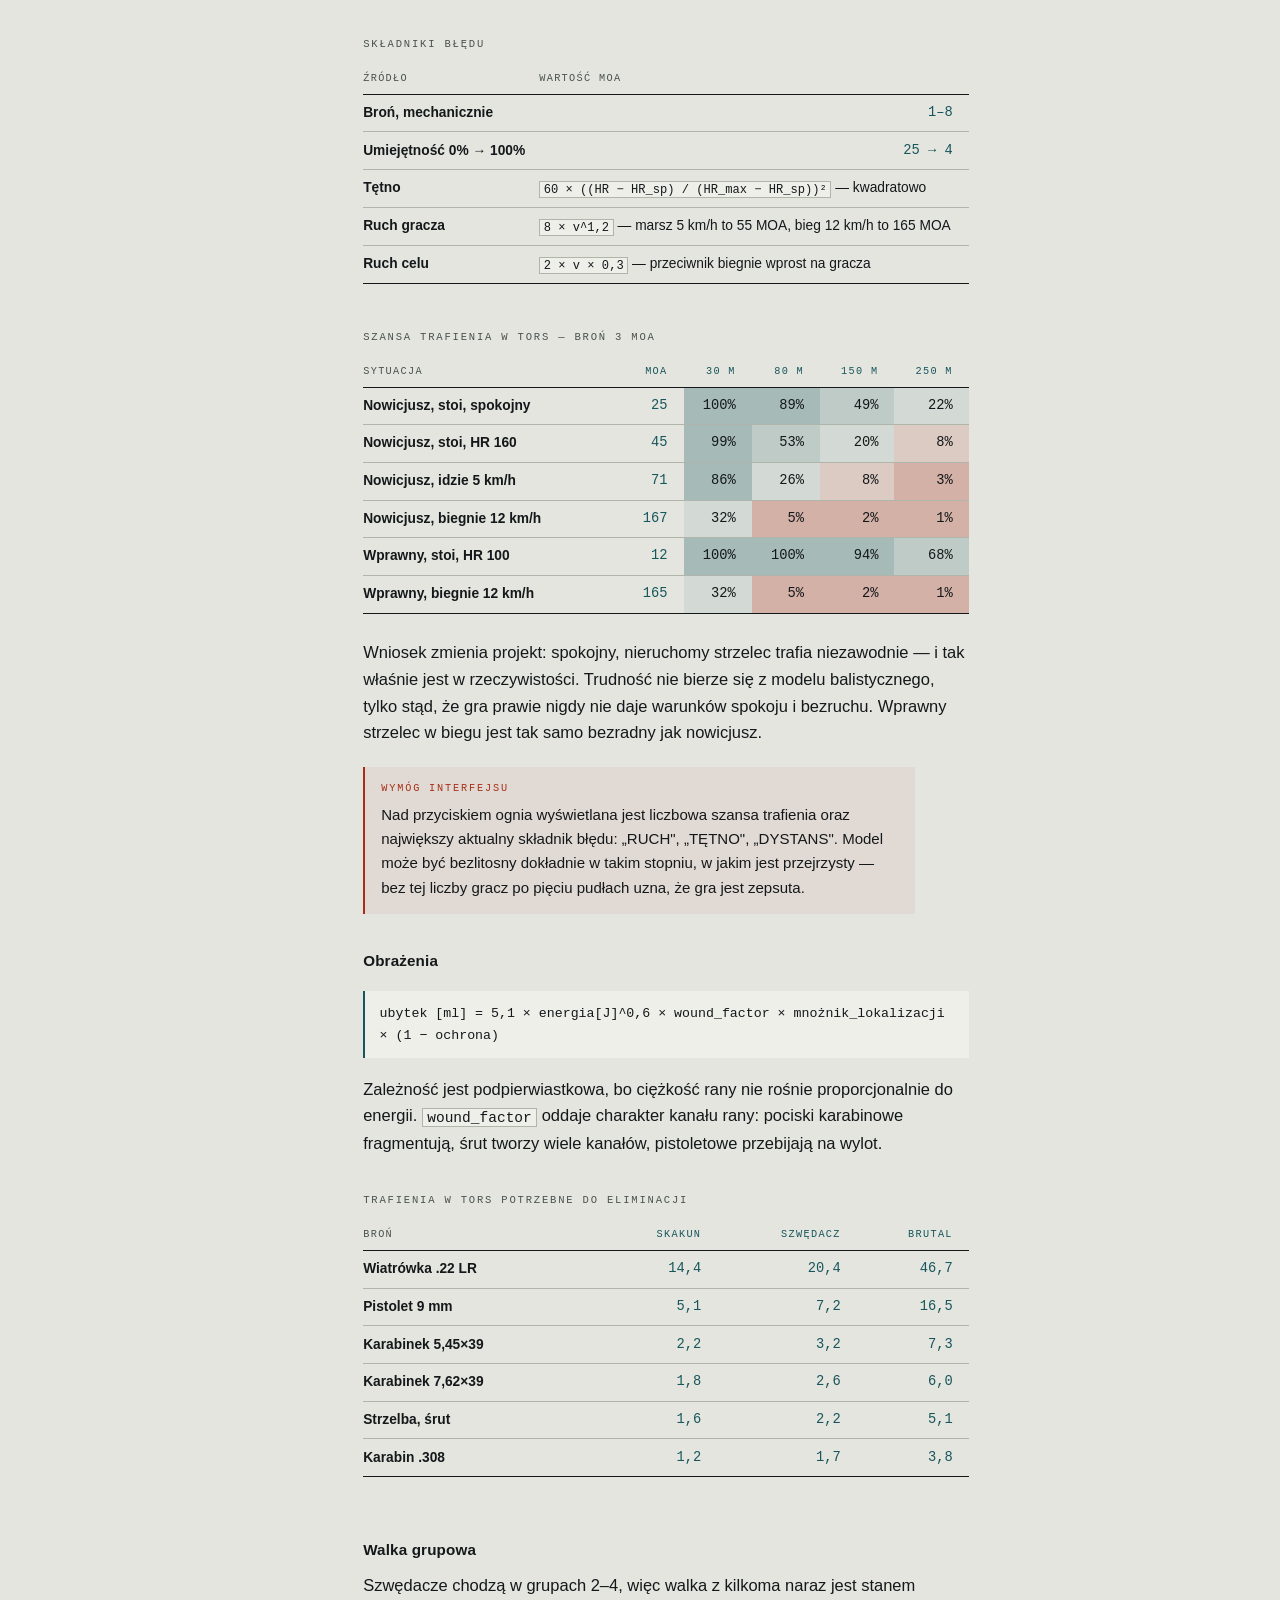
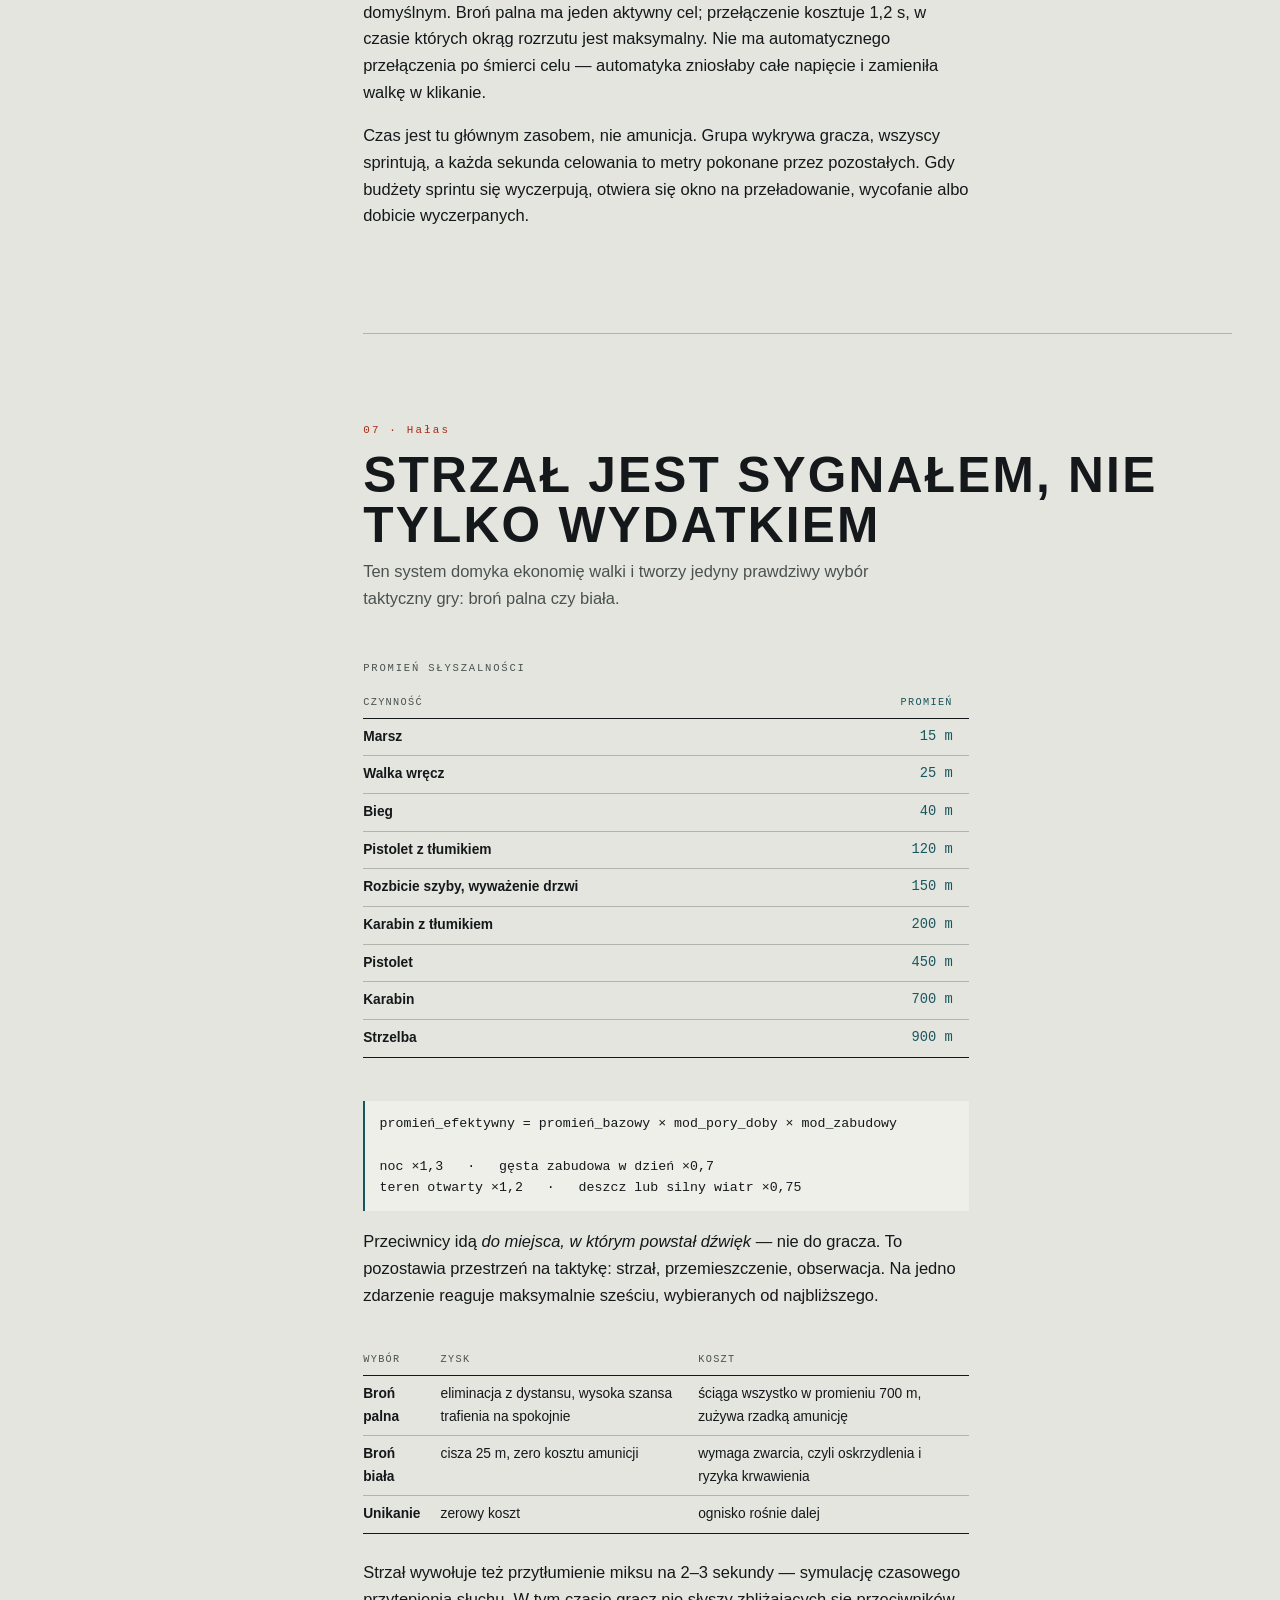
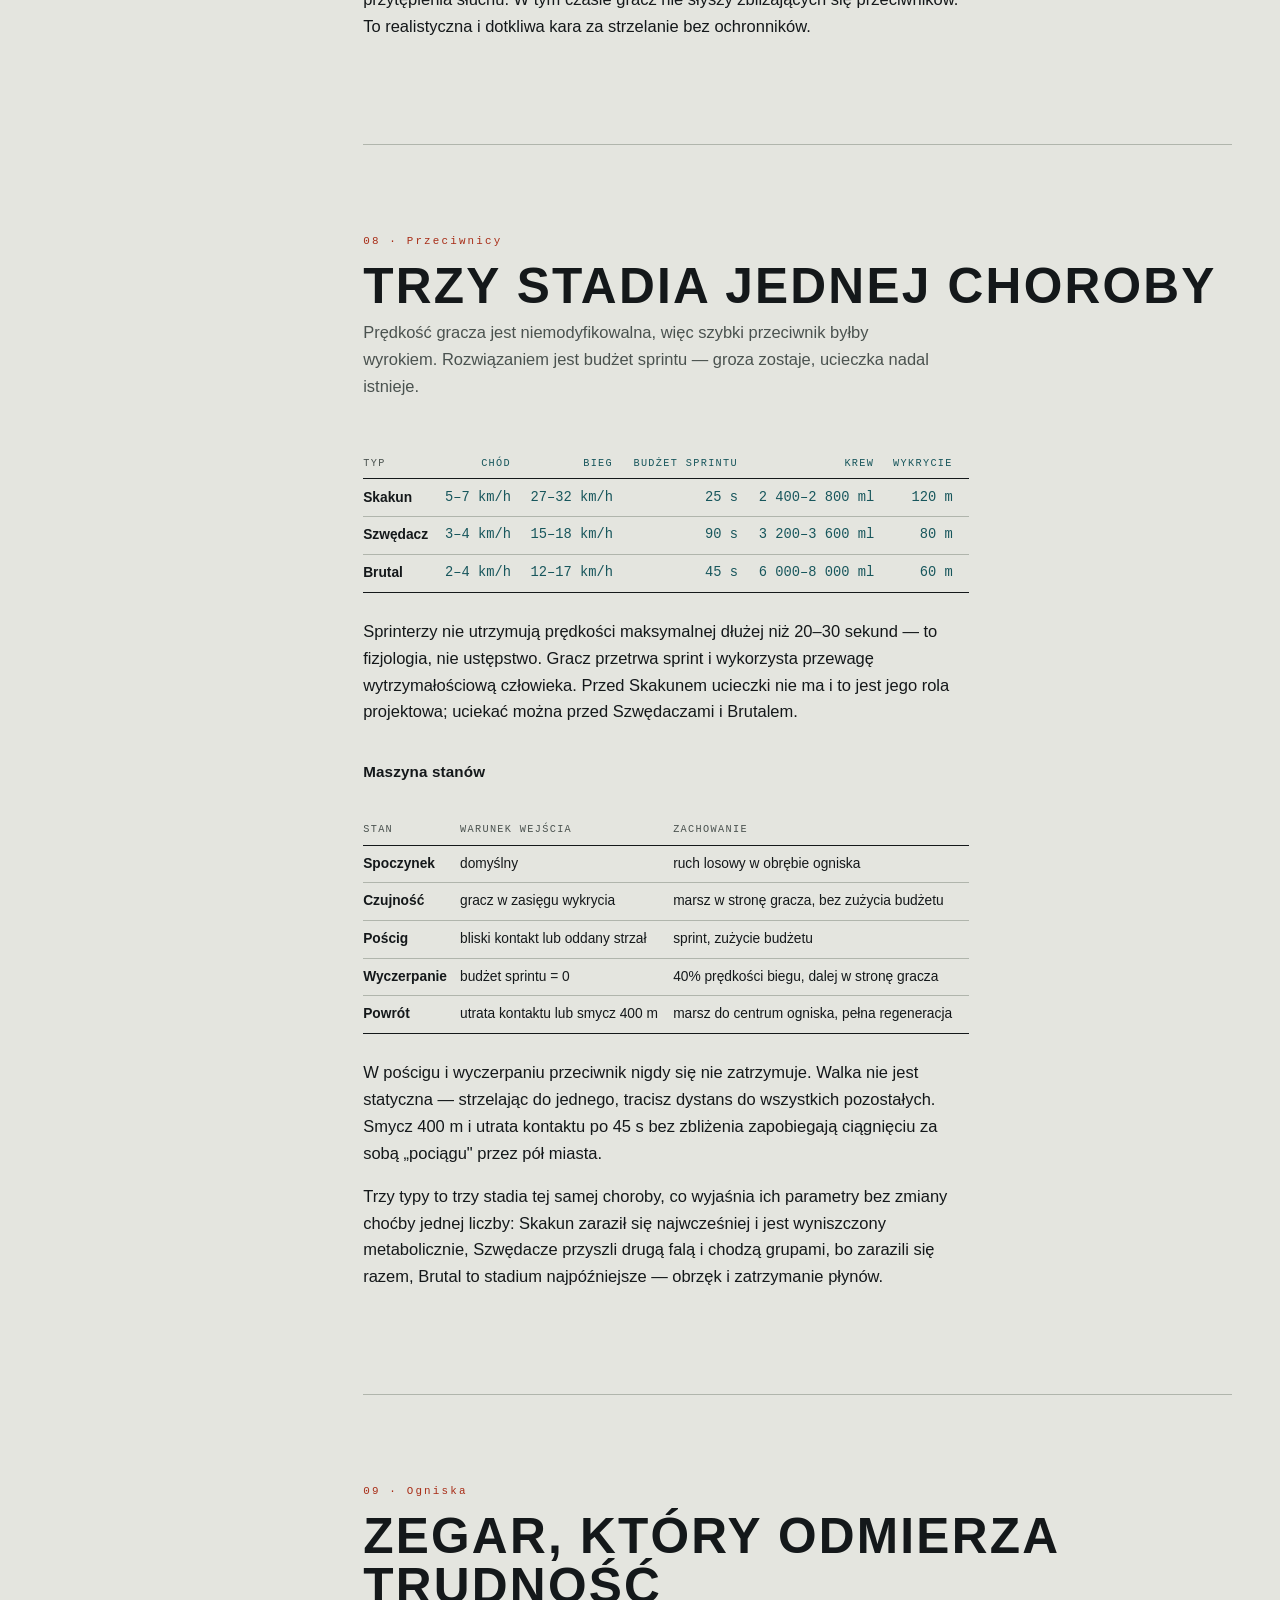
==== commit c35064f9: "items: the full catalogue, generated from the game data Every item in the game with its mass, volume" ====
--- a/pl/index.html
+++ b/pl/index.html
@@ -367,6 +367,7 @@
   "props": { }
 }</div>
           <p>Nazwy zawsze jako klucze lokalizacyjne, nigdy jako teksty w plikach definicji — inaczej dodanie języka oznacza przepisanie całej bazy przedmiotów. Definicje żyją w <code>assets/data/</code> i są walidowane schematem przy buildzie.</p>
+          <p><strong><a href="items.html">Pełny katalog — wszystkie przedmioty w grze</a></strong>, z masą, objętością i parametrami. Ta strona powstaje z tych samych plików danych, więc nie ma jak rozjechać się z tym, co wczytuje gra.</p>
 
           <h3>Plecaki</h3>
           <div class="scroller">
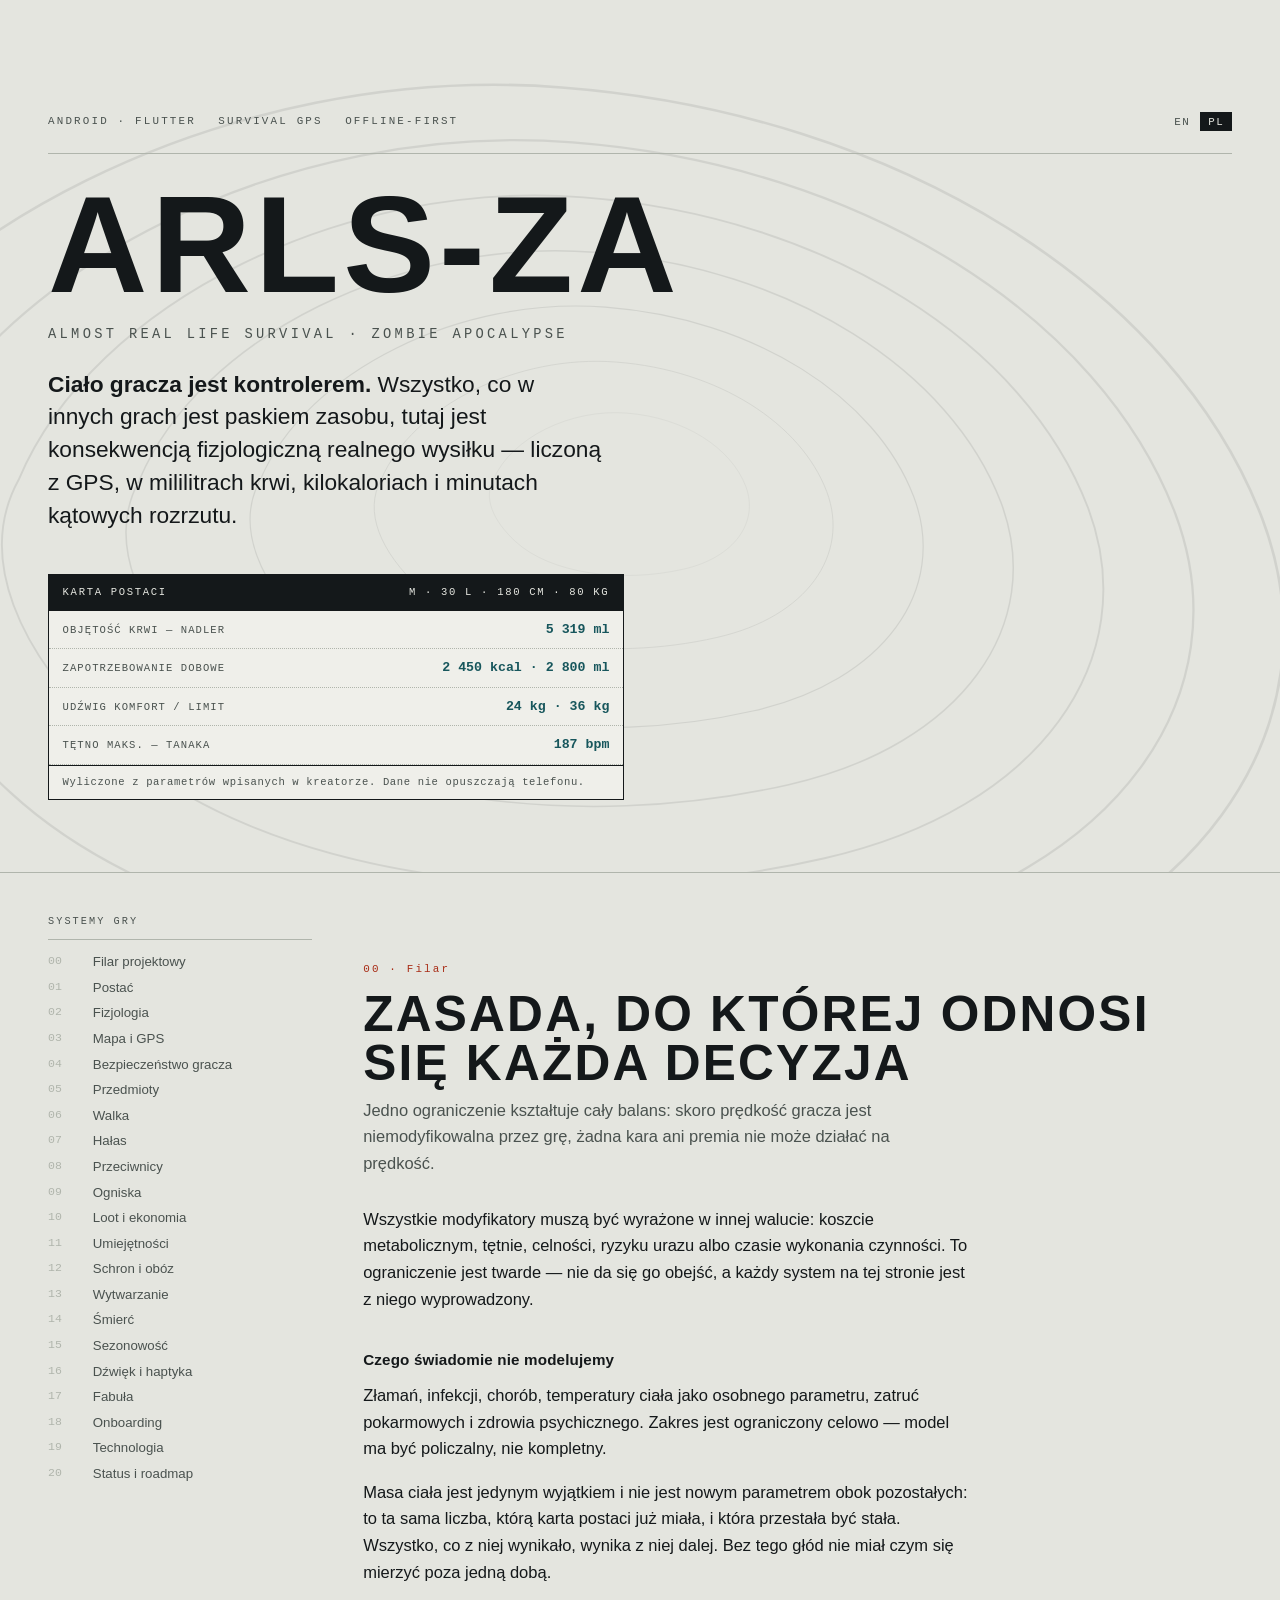
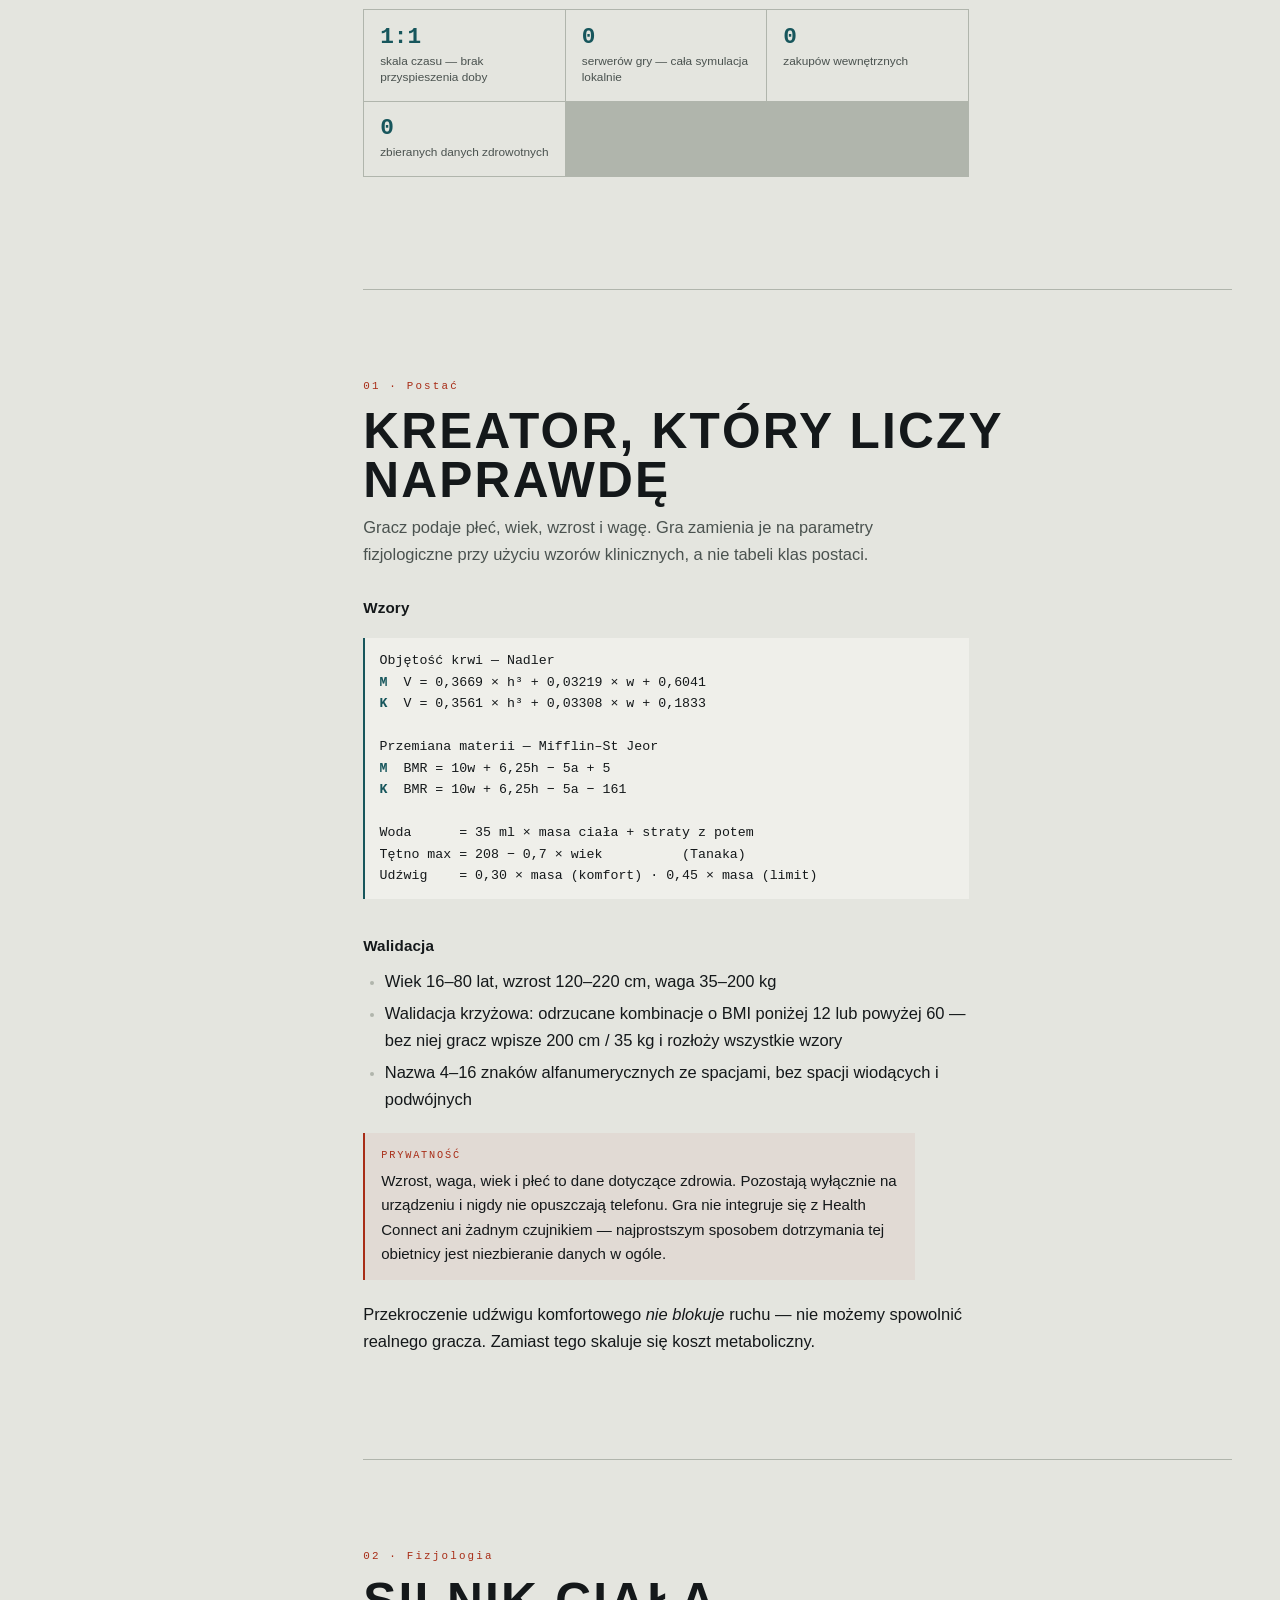
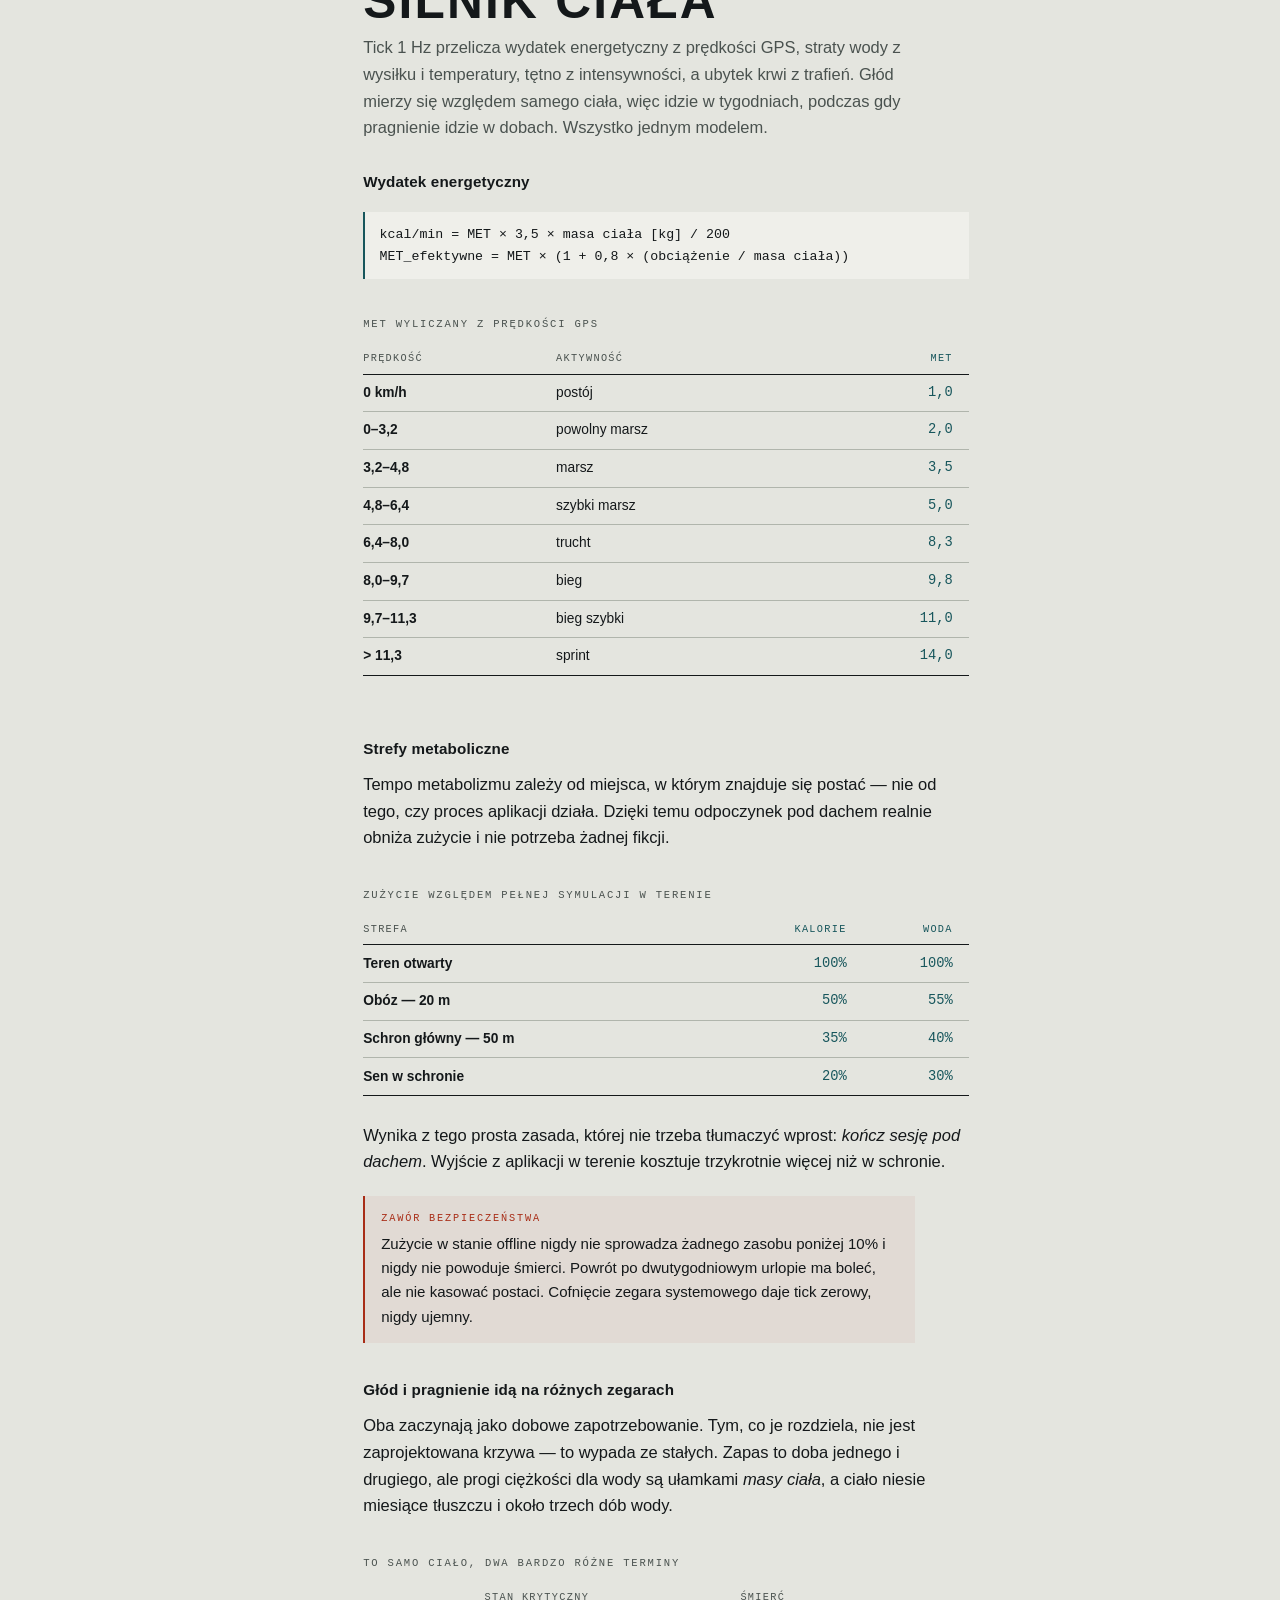
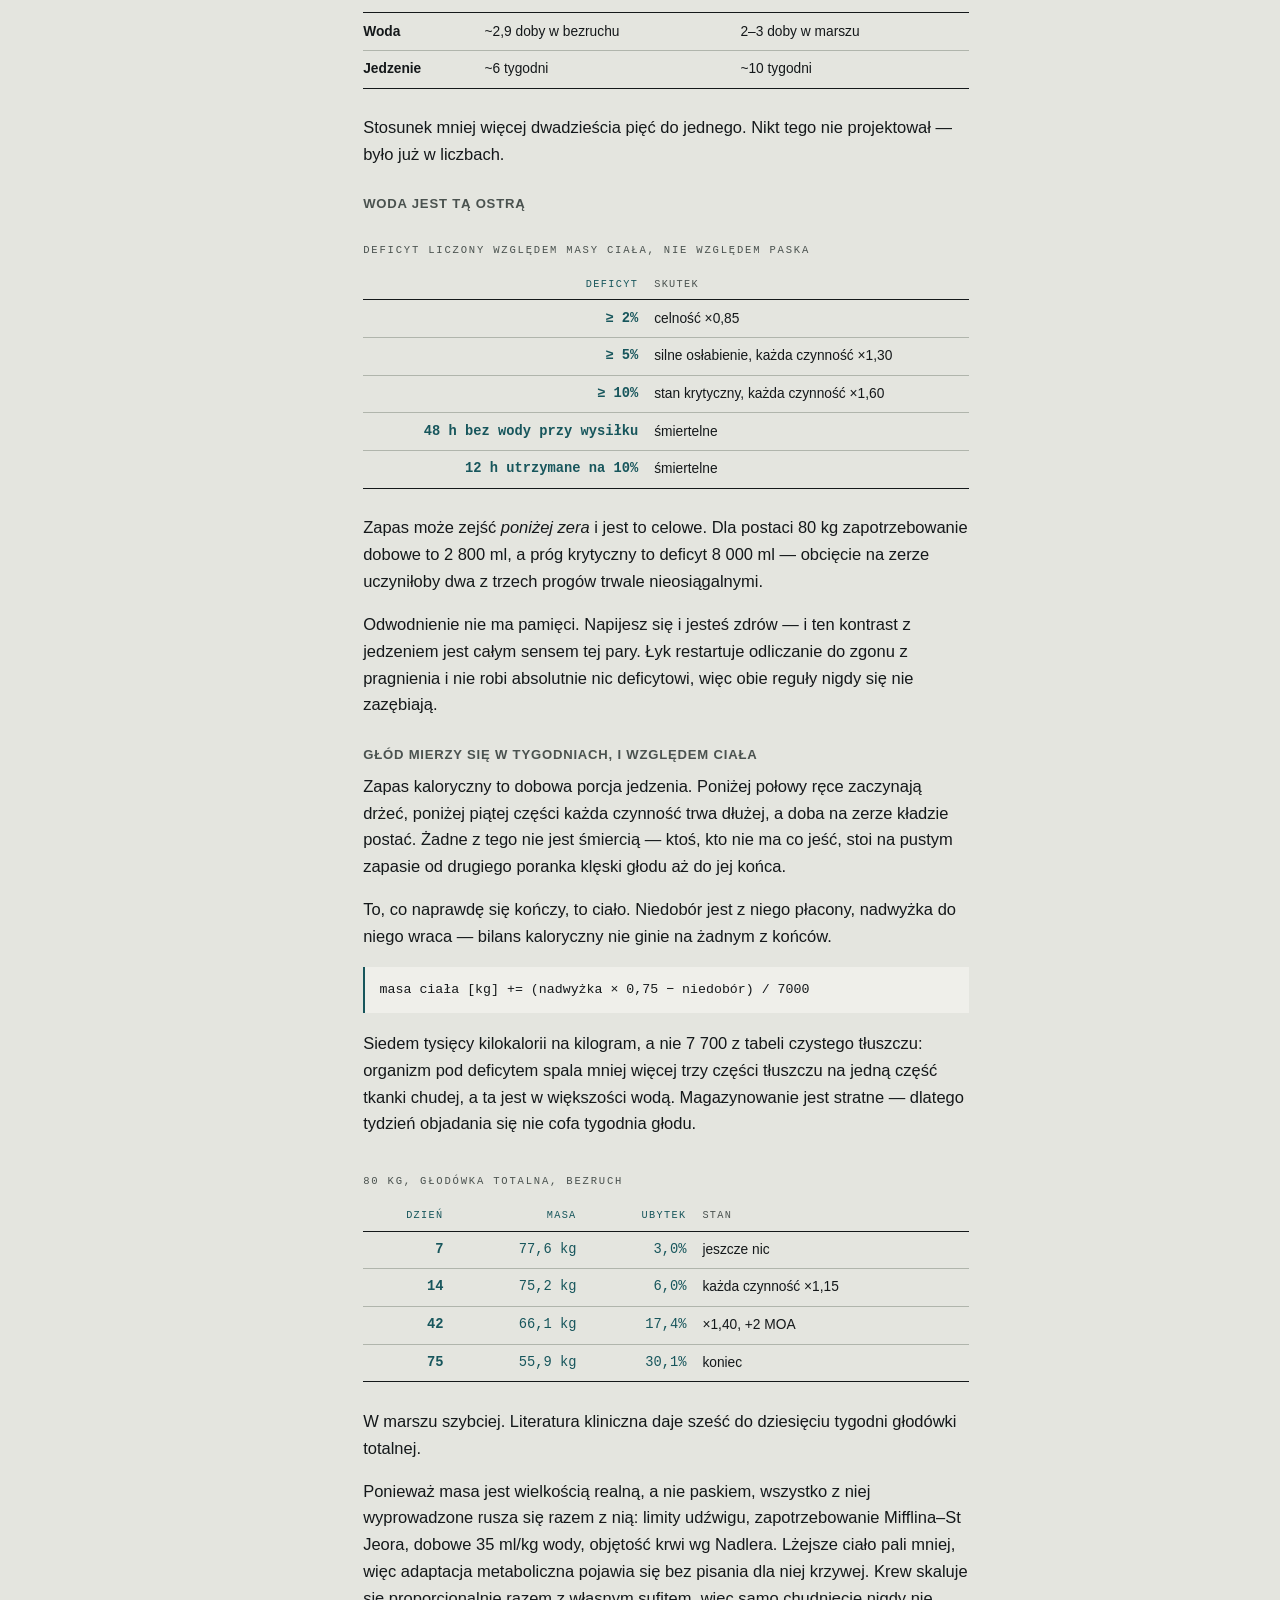
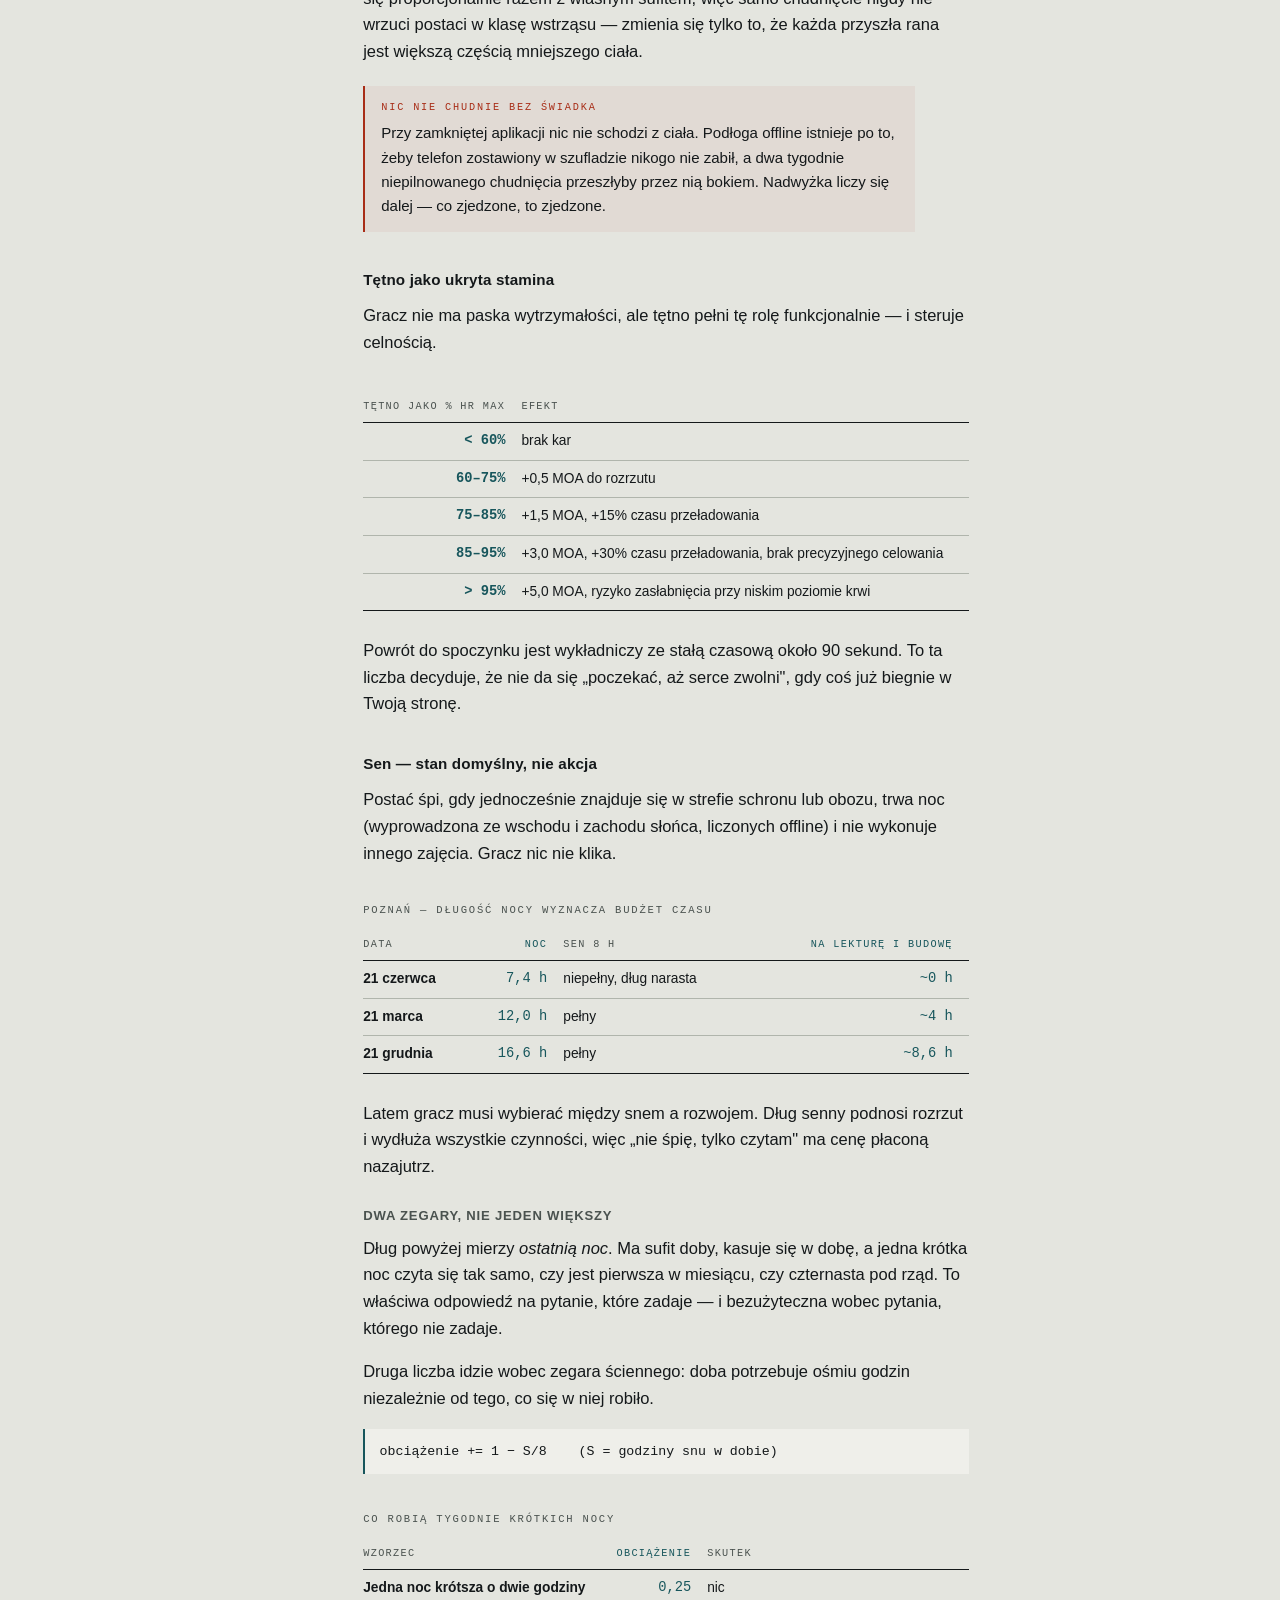
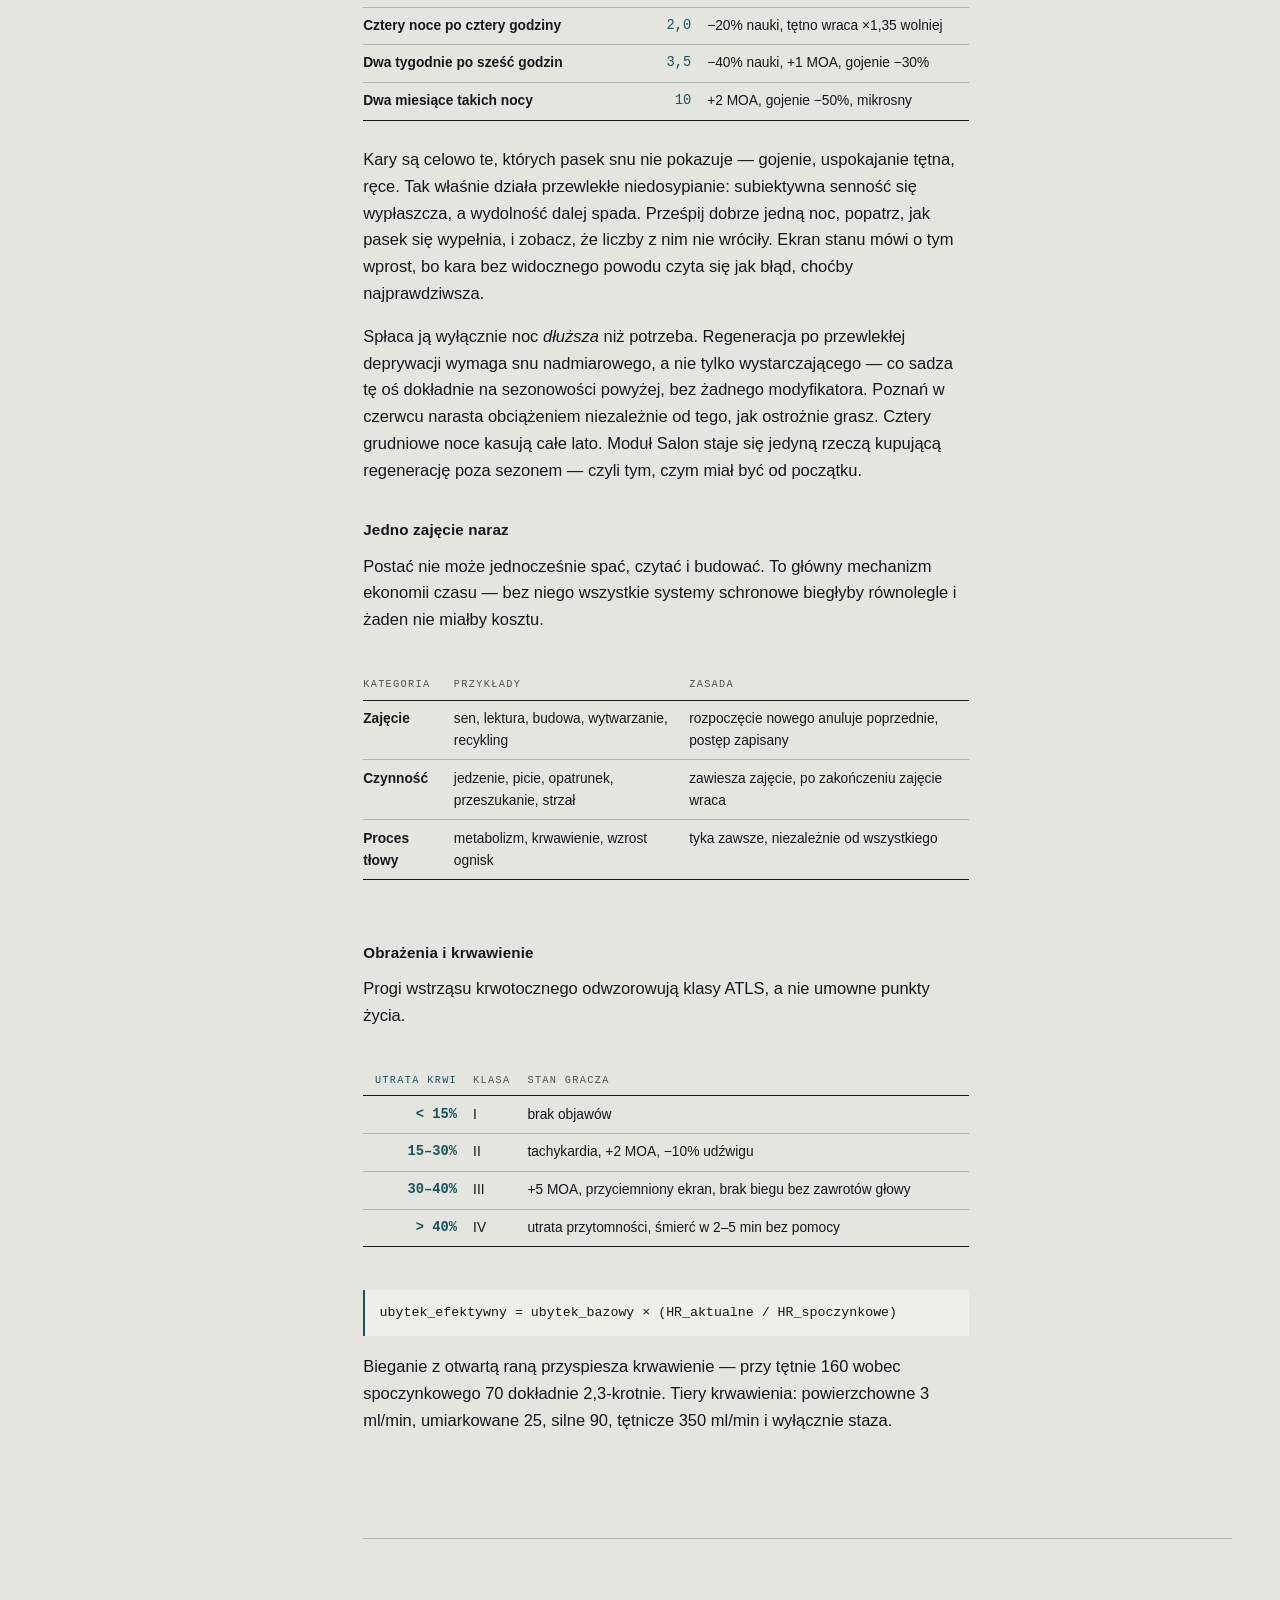
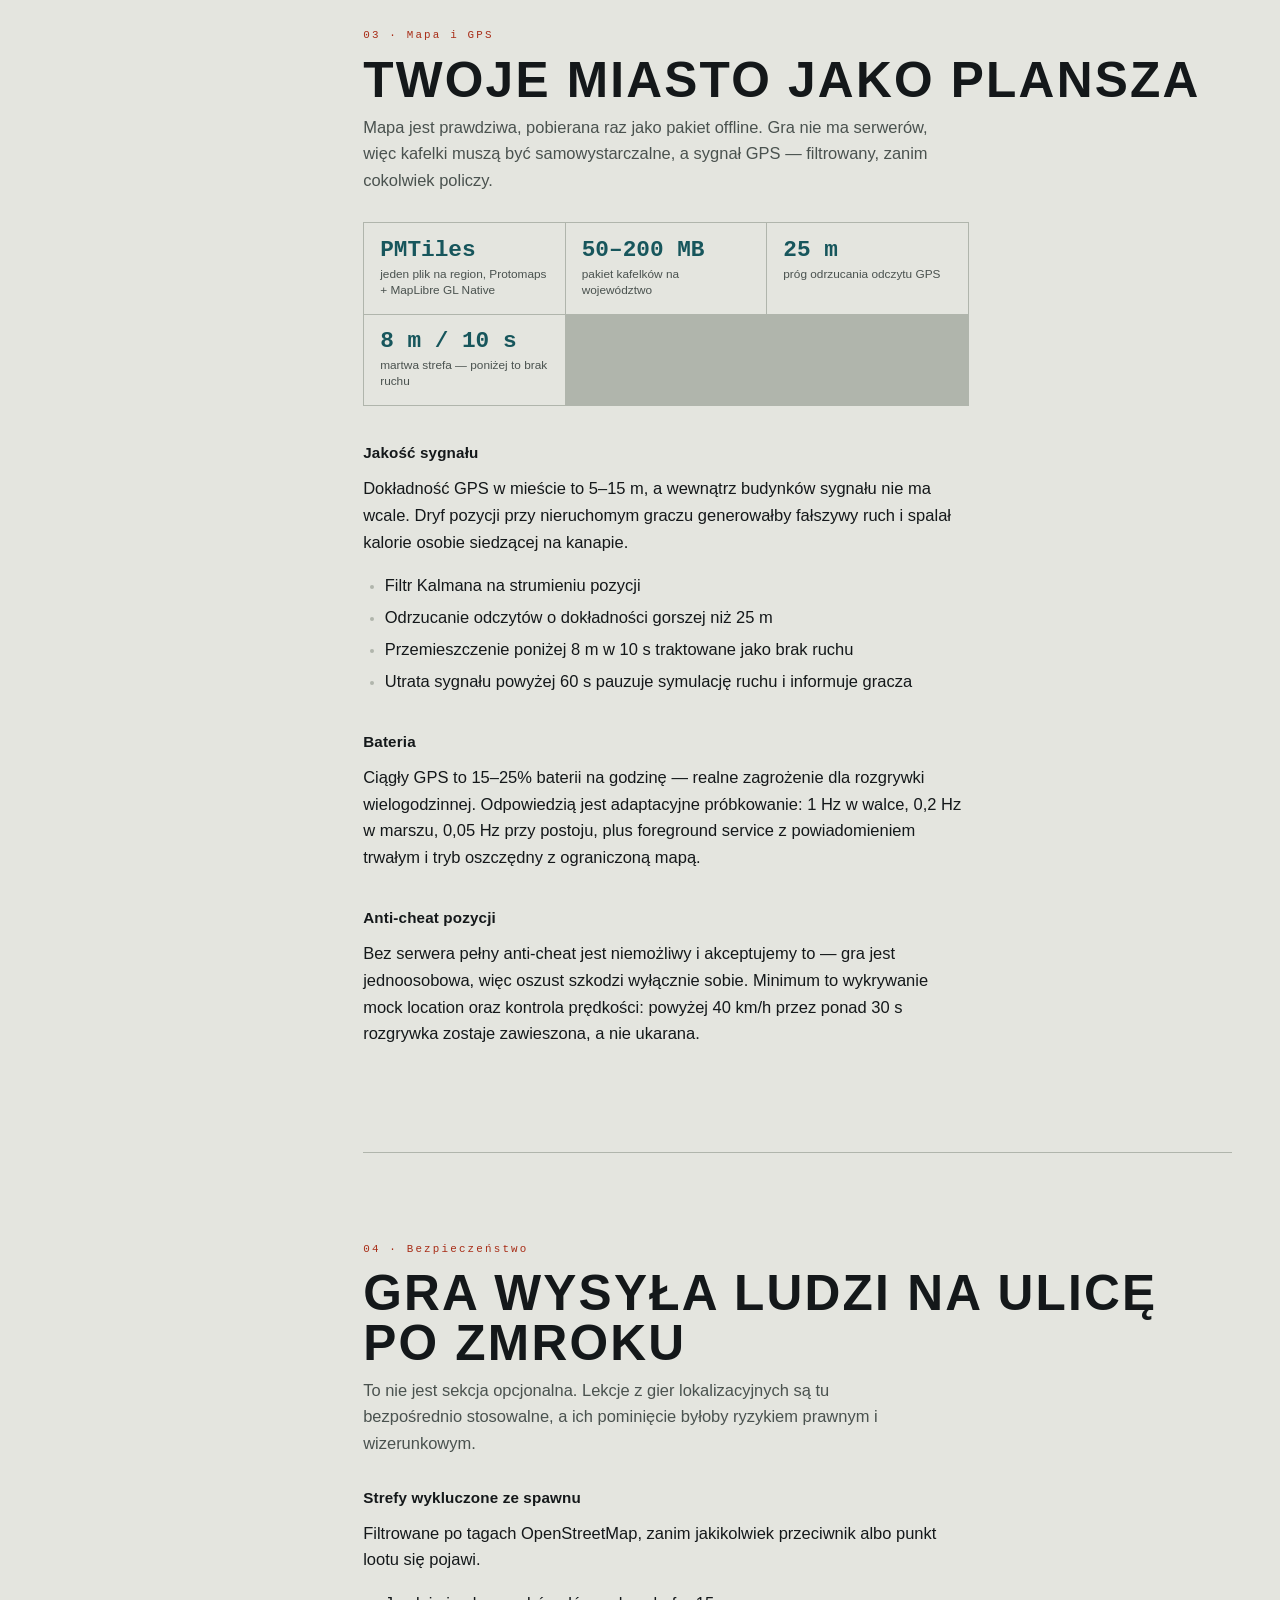
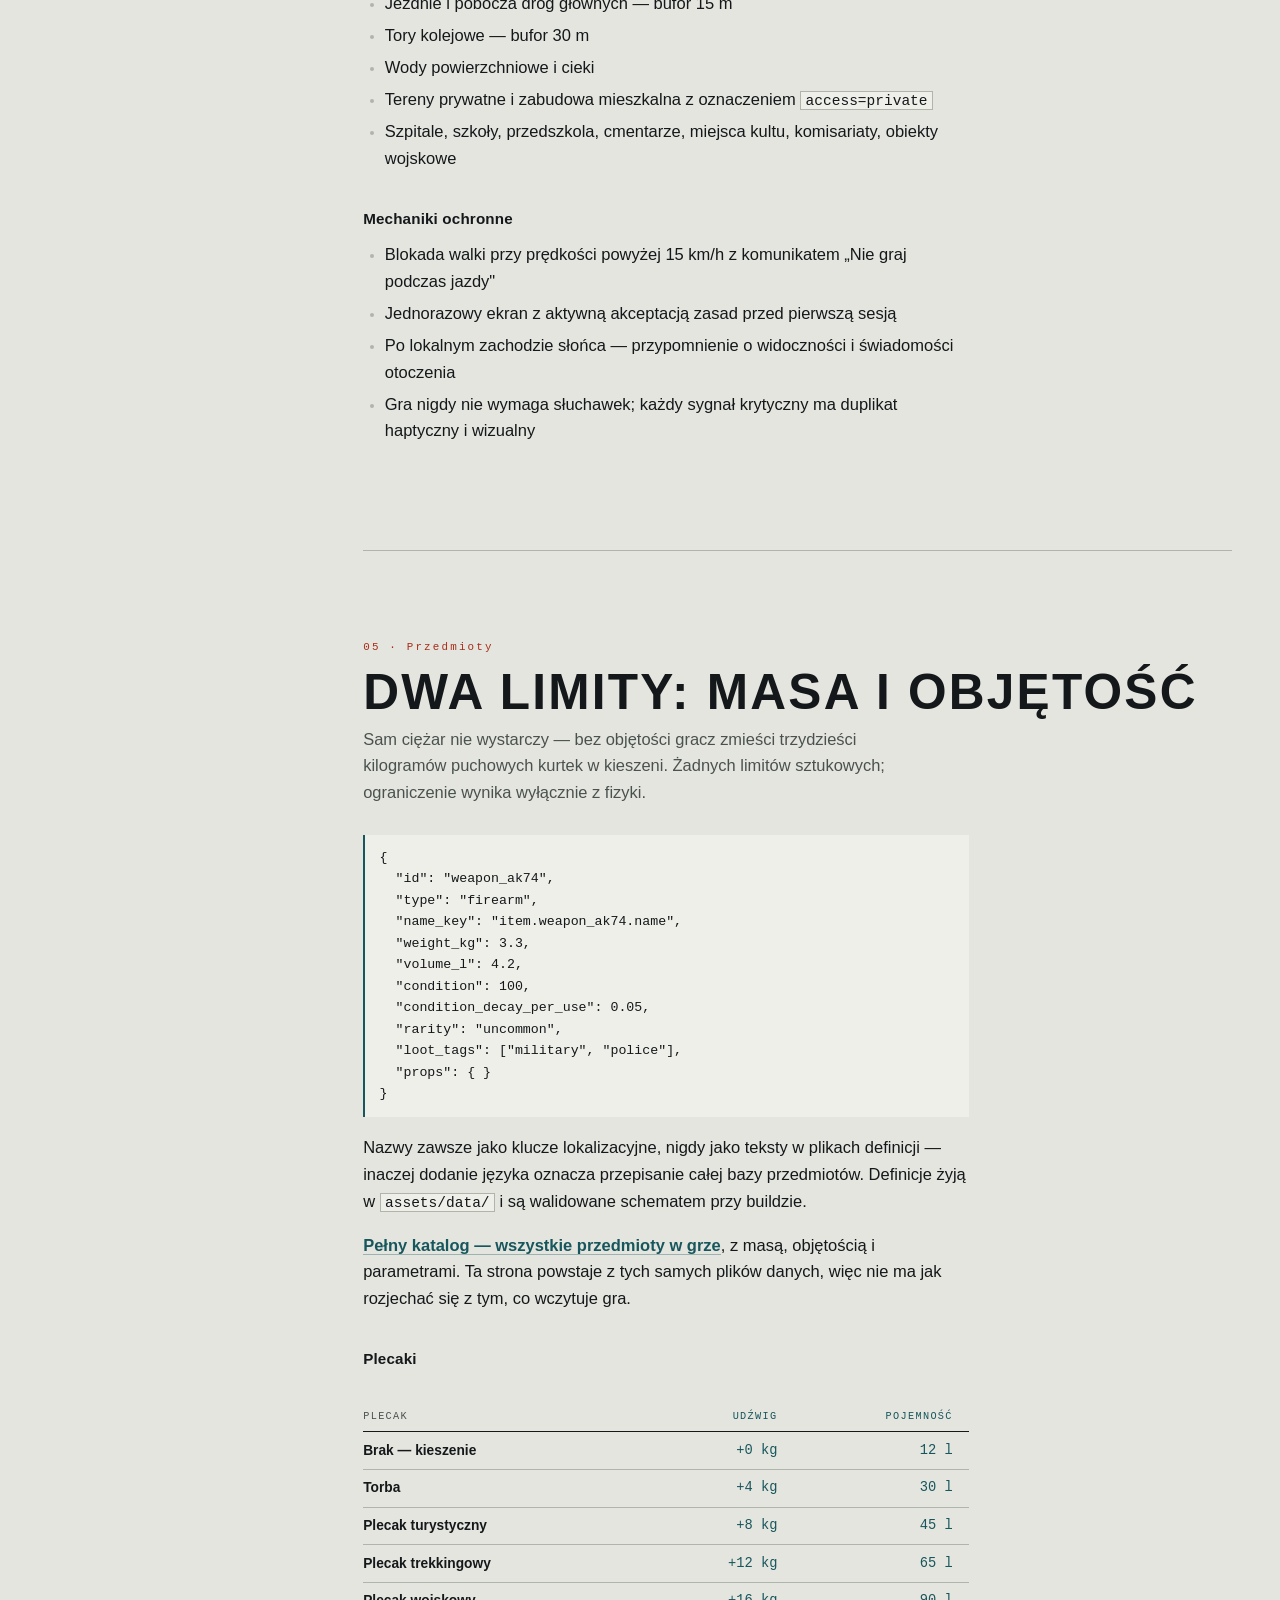
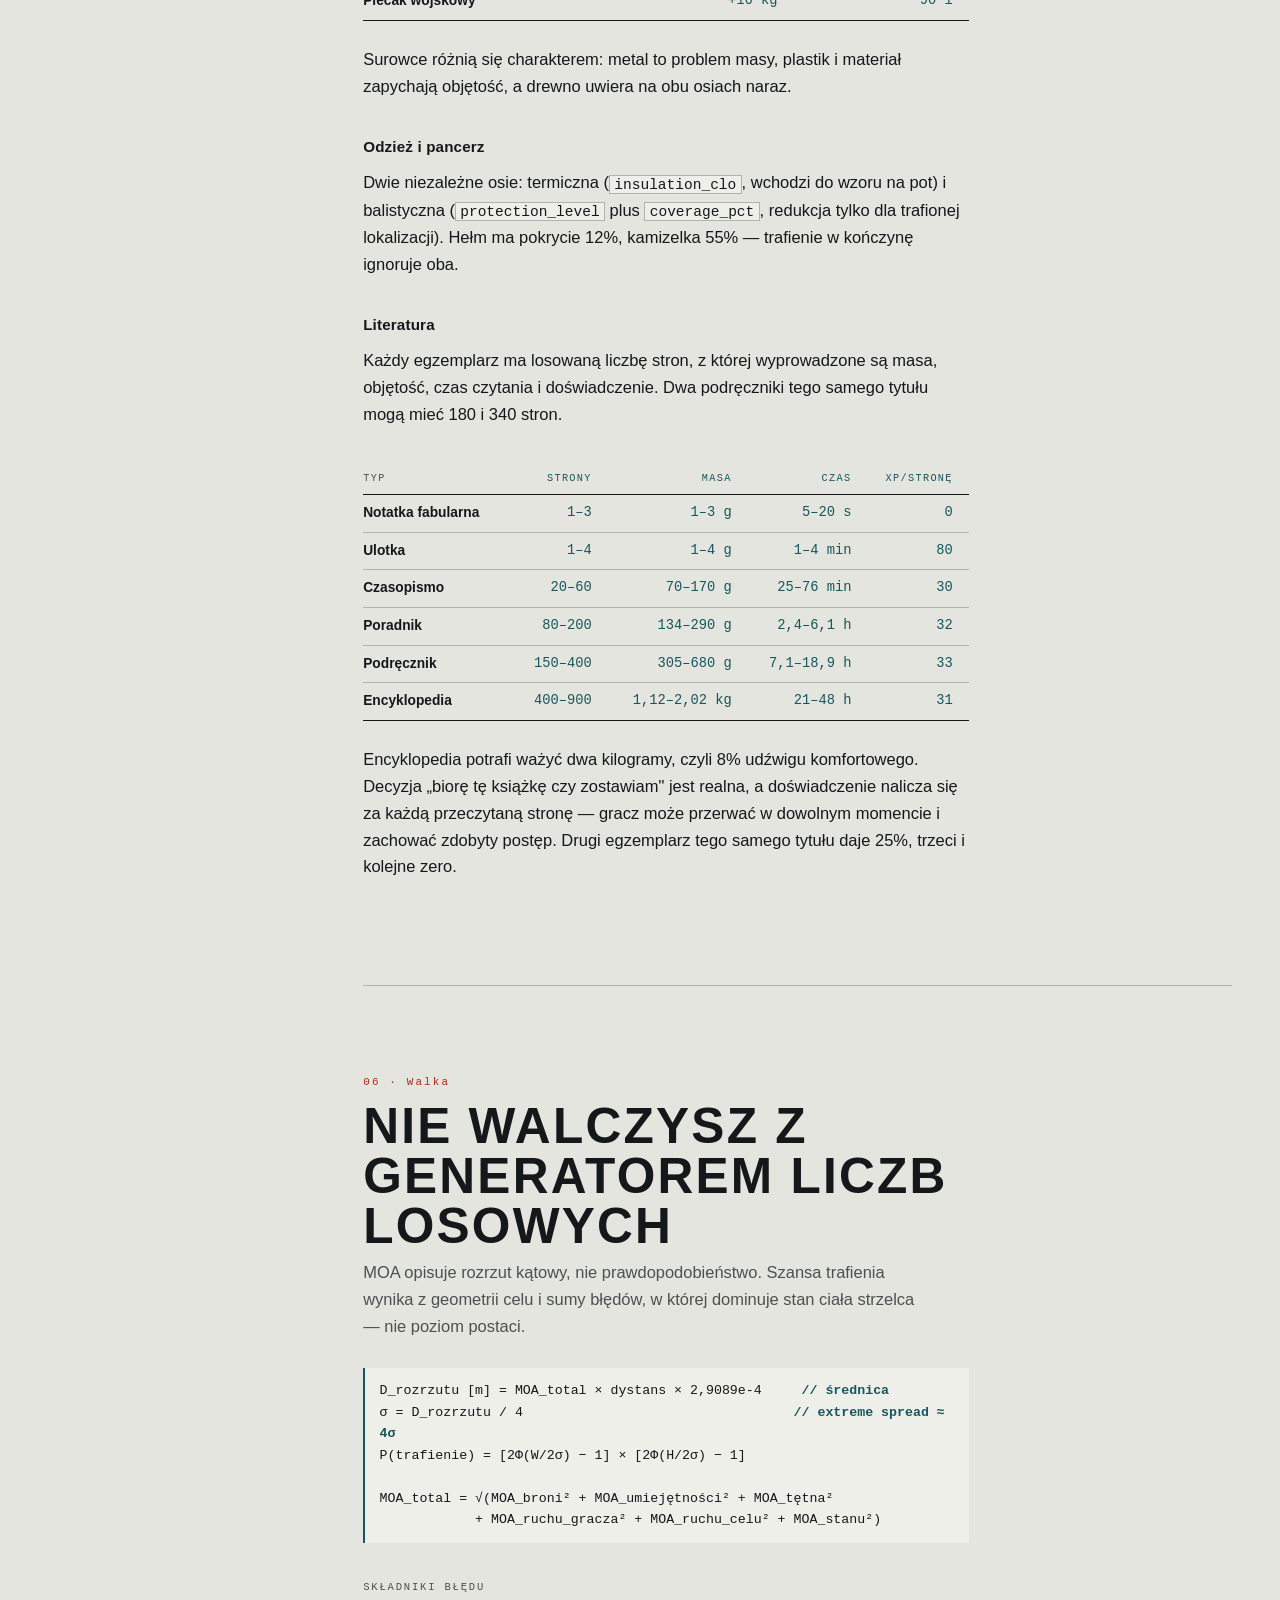
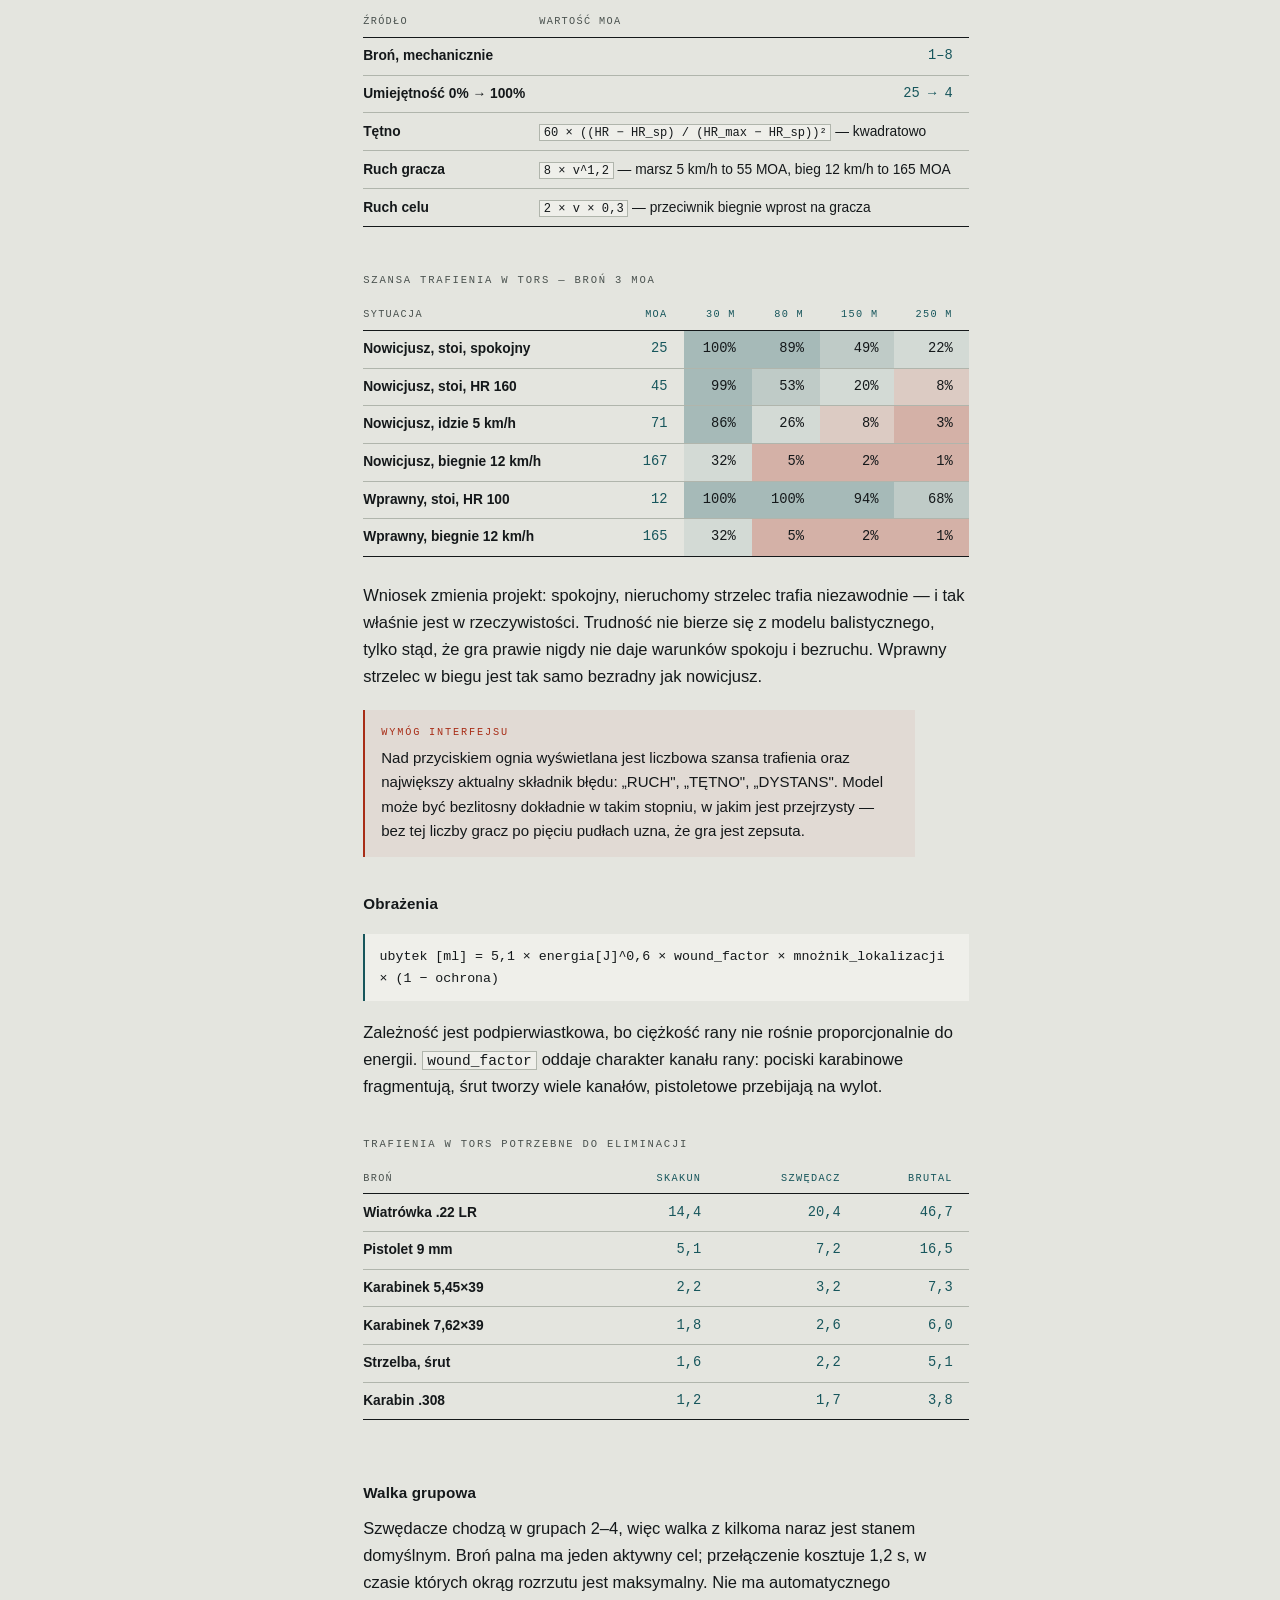
==== commit 7181db89: "physiology: the site catches up with the long-term model The physiology section had no hunger or thi" ====
--- a/pl/index.html
+++ b/pl/index.html
@@ -133,6 +133,7 @@
           <p>Wszystkie modyfikatory muszą być wyrażone w innej walucie: koszcie metabolicznym, tętnie, celności, ryzyku urazu albo czasie wykonania czynności. To ograniczenie jest twarde — nie da się go obejść, a każdy system na tej stronie jest z niego wyprowadzony.</p>
           <h3>Czego świadomie nie modelujemy</h3>
           <p>Złamań, infekcji, chorób, temperatury ciała jako osobnego parametru, zatruć pokarmowych i zdrowia psychicznego. Zakres jest ograniczony celowo — model ma być policzalny, nie kompletny.</p>
+          <p>Masa ciała jest jedynym wyjątkiem i nie jest nowym parametrem obok pozostałych: to ta sama liczba, którą karta postaci już miała, i która przestała być stała. Wszystko, co z niej wynikało, wynika z niej dalej. Bez tego głód nie miał czym się mierzyć poza jedną dobą.</p>
           <div class="stats">
             <div class="stat"><b>1:1</b><span>skala czasu — brak przyspieszenia doby</span></div>
             <div class="stat"><b>0</b><span>serwerów gry — cała symulacja lokalnie</span></div>
@@ -182,7 +183,7 @@
         <div class="sec__hd">
           <span class="sec__no">02 · Fizjologia</span>
           <h2>Silnik ciała</h2>
-          <p class="sec__lede">Tick 1 Hz przelicza wydatek energetyczny z prędkości GPS, straty wody z wysiłku i temperatury, tętno z intensywności, a ubytek krwi z trafień. Wszystko jednym modelem.</p>
+          <p class="sec__lede">Tick 1 Hz przelicza wydatek energetyczny z prędkości GPS, straty wody z wysiłku i temperatury, tętno z intensywności, a ubytek krwi z trafień. Głód mierzy się względem samego ciała, więc idzie w tygodniach, podczas gdy pragnienie idzie w dobach. Wszystko jednym modelem.</p>
         </div>
         <div class="prose">
           <h3>Wydatek energetyczny</h3>
@@ -227,6 +228,64 @@
             <p>Zużycie w stanie offline nigdy nie sprowadza żadnego zasobu poniżej 10% i nigdy nie powoduje śmierci. Powrót po dwutygodniowym urlopie ma boleć, ale nie kasować postaci. Cofnięcie zegara systemowego daje tick zerowy, nigdy ujemny.</p>
           </div>
 
+          <h3>Głód i pragnienie idą na różnych zegarach</h3>
+          <p>Oba zaczynają jako dobowe zapotrzebowanie. Tym, co je rozdziela, nie jest zaprojektowana krzywa — to wypada ze stałych. Zapas to doba jednego i drugiego, ale progi ciężkości dla wody są ułamkami <em>masy ciała</em>, a ciało niesie miesiące tłuszczu i około trzech dób wody.</p>
+
+          <div class="scroller">
+            <table class="tbl">
+              <caption>To samo ciało, dwa bardzo różne terminy</caption>
+              <thead><tr><th scope="col"></th><th scope="col">Stan krytyczny</th><th scope="col">Śmierć</th></tr></thead>
+              <tbody>
+                <tr><th scope="row">Woda</th><td>~2,9 doby w bezruchu</td><td>2–3 doby w marszu</td></tr>
+                <tr><th scope="row">Jedzenie</th><td>~6 tygodni</td><td>~10 tygodni</td></tr>
+              </tbody>
+            </table>
+          </div>
+          <p>Stosunek mniej więcej dwadzieścia pięć do jednego. Nikt tego nie projektował — było już w liczbach.</p>
+
+          <h4>Woda jest tą ostrą</h4>
+          <div class="scroller">
+            <table class="tbl">
+              <caption>Deficyt liczony względem masy ciała, nie względem paska</caption>
+              <thead><tr><th scope="col" class="n">Deficyt</th><th scope="col">Skutek</th></tr></thead>
+              <tbody>
+                <tr><th scope="row" class="n">≥ 2%</th><td>celność ×0,85</td></tr>
+                <tr><th scope="row" class="n">≥ 5%</th><td>silne osłabienie, każda czynność ×1,30</td></tr>
+                <tr><th scope="row" class="n">≥ 10%</th><td>stan krytyczny, każda czynność ×1,60</td></tr>
+                <tr><th scope="row" class="n">48 h bez wody przy wysiłku</th><td>śmiertelne</td></tr>
+                <tr><th scope="row" class="n">12 h utrzymane na 10%</th><td>śmiertelne</td></tr>
+              </tbody>
+            </table>
+          </div>
+          <p>Zapas może zejść <em>poniżej zera</em> i jest to celowe. Dla postaci 80 kg zapotrzebowanie dobowe to 2 800 ml, a próg krytyczny to deficyt 8 000 ml — obcięcie na zerze uczyniłoby dwa z trzech progów trwale nieosiągalnymi.</p>
+          <p>Odwodnienie nie ma pamięci. Napijesz się i jesteś zdrów — i ten kontrast z jedzeniem jest całym sensem tej pary. Łyk restartuje odliczanie do zgonu z pragnienia i nie robi absolutnie nic deficytowi, więc obie reguły nigdy się nie zazębiają.</p>
+
+          <h4>Głód mierzy się w tygodniach, i względem ciała</h4>
+          <p>Zapas kaloryczny to dobowa porcja jedzenia. Poniżej połowy ręce zaczynają drżeć, poniżej piątej części każda czynność trwa dłużej, a doba na zerze kładzie postać. Żadne z tego nie jest śmiercią — ktoś, kto nie ma co jeść, stoi na pustym zapasie od drugiego poranka klęski głodu aż do jej końca.</p>
+          <p>To, co naprawdę się kończy, to ciało. Niedobór jest z niego płacony, nadwyżka do niego wraca — bilans kaloryczny nie ginie na żadnym z końców.</p>
+          <div class="f">masa ciała [kg] += (nadwyżka × 0,75 − niedobór) / 7000</div>
+          <p>Siedem tysięcy kilokalorii na kilogram, a nie 7 700 z tabeli czystego tłuszczu: organizm pod deficytem spala mniej więcej trzy części tłuszczu na jedną część tkanki chudej, a ta jest w większości wodą. Magazynowanie jest stratne — dlatego tydzień objadania się nie cofa tygodnia głodu.</p>
+
+          <div class="scroller">
+            <table class="tbl">
+              <caption>80 kg, głodówka totalna, bezruch</caption>
+              <thead><tr><th scope="col" class="n">Dzień</th><th scope="col" class="n">Masa</th><th scope="col" class="n">Ubytek</th><th scope="col">Stan</th></tr></thead>
+              <tbody>
+                <tr><th scope="row" class="n">7</th><td class="n">77,6 kg</td><td class="n">3,0%</td><td>jeszcze nic</td></tr>
+                <tr><th scope="row" class="n">14</th><td class="n">75,2 kg</td><td class="n">6,0%</td><td>każda czynność ×1,15</td></tr>
+                <tr><th scope="row" class="n">42</th><td class="n">66,1 kg</td><td class="n">17,4%</td><td>×1,40, +2 MOA</td></tr>
+                <tr><th scope="row" class="n">75</th><td class="n">55,9 kg</td><td class="n">30,1%</td><td>koniec</td></tr>
+              </tbody>
+            </table>
+          </div>
+          <p>W marszu szybciej. Literatura kliniczna daje sześć do dziesięciu tygodni głodówki totalnej.</p>
+          <p>Ponieważ masa jest wielkością realną, a nie paskiem, wszystko z niej wyprowadzone rusza się razem z nią: limity udźwigu, zapotrzebowanie Mifflina–St Jeora, dobowe 35 ml/kg wody, objętość krwi wg Nadlera. Lżejsze ciało pali mniej, więc adaptacja metaboliczna pojawia się bez pisania dla niej krzywej. Krew skaluje się proporcjonalnie razem z własnym sufitem, więc samo chudnięcie nigdy nie wrzuci postaci w klasę wstrząsu — zmienia się tylko to, że każda przyszła rana jest większą częścią mniejszego ciała.</p>
+
+          <div class="warn">
+            <span class="warn__t">Nic nie chudnie bez świadka</span>
+            <p>Przy zamkniętej aplikacji nic nie schodzi z ciała. Podłoga offline istnieje po to, żeby telefon zostawiony w szufladzie nikogo nie zabił, a dwa tygodnie niepilnowanego chudnięcia przeszłyby przez nią bokiem. Nadwyżka liczy się dalej — co zjedzone, to zjedzone.</p>
+          </div>
+
           <h3>Tętno jako ukryta stamina</h3>
           <p>Gracz nie ma paska wytrzymałości, ale tętno pełni tę rolę funkcjonalnie — i steruje celnością.</p>
           <div class="scroller">
@@ -257,6 +316,28 @@
             </table>
           </div>
           <p>Latem gracz musi wybierać między snem a rozwojem. Dług senny podnosi rozrzut i wydłuża wszystkie czynności, więc „nie śpię, tylko czytam" ma cenę płaconą nazajutrz.</p>
+
+          <h4>Dwa zegary, nie jeden większy</h4>
+          <p>Dług powyżej mierzy <em>ostatnią noc</em>. Ma sufit doby, kasuje się w dobę, a jedna krótka noc czyta się tak samo, czy jest pierwsza w miesiącu, czy czternasta pod rząd. To właściwa odpowiedź na pytanie, które zadaje — i bezużyteczna wobec pytania, którego nie zadaje.</p>
+          <p>Druga liczba idzie wobec zegara ściennego: doba potrzebuje ośmiu godzin niezależnie od tego, co się w niej robiło.</p>
+          <div class="f">obciążenie += 1 − S/8    (S = godziny snu w dobie)</div>
+
+          <div class="scroller">
+            <table class="tbl">
+              <caption>Co robią tygodnie krótkich nocy</caption>
+              <thead><tr><th scope="col">Wzorzec</th><th scope="col" class="n">Obciążenie</th><th scope="col">Skutek</th></tr></thead>
+              <tbody>
+                <tr><th scope="row">Jedna noc krótsza o dwie godziny</th><td class="n">0,25</td><td>nic</td></tr>
+                <tr><th scope="row">Cztery noce po cztery godziny</th><td class="n">2,0</td><td>−20% nauki, tętno wraca ×1,35 wolniej</td></tr>
+                <tr><th scope="row">Dwa tygodnie po sześć godzin</th><td class="n">3,5</td><td>−40% nauki, +1 MOA, gojenie −30%</td></tr>
+                <tr><th scope="row">Dwa miesiące takich nocy</th><td class="n">10</td><td>+2 MOA, gojenie −50%, mikrosny</td></tr>
+              </tbody>
+            </table>
+          </div>
+
+          <p>Kary są celowo te, których pasek snu nie pokazuje — gojenie, uspokajanie tętna, ręce. Tak właśnie działa przewlekłe niedosypianie: subiektywna senność się wypłaszcza, a wydolność dalej spada. Prześpij dobrze jedną noc, popatrz, jak pasek się wypełnia, i zobacz, że liczby z nim nie wróciły. Ekran stanu mówi o tym wprost, bo kara bez widocznego powodu czyta się jak błąd, choćby najprawdziwsza.</p>
+
+          <p>Spłaca ją wyłącznie noc <em>dłuższa</em> niż potrzeba. Regeneracja po przewlekłej deprywacji wymaga snu nadmiarowego, a nie tylko wystarczającego — co sadza tę oś dokładnie na sezonowości powyżej, bez żadnego modyfikatora. Poznań w czerwcu narasta obciążeniem niezależnie od tego, jak ostrożnie grasz. Cztery grudniowe noce kasują całe lato. Moduł Salon staje się jedyną rzeczą kupującą regenerację poza sezonem — czyli tym, czym miał być od początku.</p>
 
           <h3>Jedno zajęcie naraz</h3>
           <p>Postać nie może jednocześnie spać, czytać i budować. To główny mechanizm ekonomii czasu — bez niego wszystkie systemy schronowe biegłyby równolegle i żaden nie miałby kosztu.</p>
@@ -787,7 +868,20 @@
             <p>Awaria techniczna nigdy nie może zabić postaci. Śmierć nie następuje w stanie uśpionym ani przy braku sygnału GPS, a stan wraca do ostatniego zatwierdzonego punktu. Permadeath z powodu crasha to gwarantowana jedna gwiazdka w sklepie.</p>
           </div>
 
-          <p>W Softcore postać budzi się dokładnie tam, gdzie fizycznie znajduje się gracz — nigdy przez teleportację do schronu, bo w grze GPS-owej teleportacja jest pojęciowo zepsuta. Fikcją jest majaczenie przy 25% objętości krwi, medycznie poprawne i darmowe fabularnie. Skrytki z ekwipunkiem zostają w miejscu upadku, więc kara rośnie wraz z dystansem bez żadnych sztucznych reguł.</p>
+          <div class="scroller">
+            <table class="tbl">
+              <caption>Co faktycznie kończy postać</caption>
+              <thead><tr><th scope="col">Przyczyna</th><th scope="col">Próg</th><th scope="col" class="n">Ile to trwa</th></tr></thead>
+              <tbody>
+                <tr><th scope="row">Wykrwawienie</th><td>klasa IV wstrząsu — 40% objętości</td><td class="n">minuty</td></tr>
+                <tr><th scope="row">Pragnienie</th><td>48 h bez wody przy wysiłku albo 12 h przy 10% masy ciała</td><td class="n">2–3 doby</td></tr>
+                <tr><th scope="row">Wychudzenie</th><td>30% ubytku masy startowej</td><td class="n">~10 tygodni</td></tr>
+              </tbody>
+            </table>
+          </div>
+          <p>Pustej spiżarni nie ma na tej liście. Doba na zerowych kaloriach kładzie postać na ziemi, i tak właśnie nazywa to dokument projektowy — postępująca utrata przytomności. Śmierć z głodu dotyczy ciała, które się skończyło, a to trwa sześć do dziesięciu tygodni, nie czterdzieści osiem godzin.</p>
+
+          <p>W Softcore postać budzi się dokładnie tam, gdzie fizycznie znajduje się gracz — nigdy przez teleportację do schronu, bo w grze GPS-owej teleportacja jest pojęciowo zepsuta. Ocyka się w klasie III wstrząsu: mocno poobijana, wszystko trudniejsze, ale żywa. Skrytki z ekwipunkiem zostają w miejscu upadku, więc kara rośnie wraz z dystansem bez żadnych sztucznych reguł.</p>
           <p>Przez pierwsze dziesięć minut po przebudzeniu przeciwnicy ignorują gracza — okno łaski aktywuje się tylko wtedy, gdy w promieniu 300 m faktycznie ktoś jest. Nie ma sensu chronić gracza, który ocknął się w autobusie.</p>
         </div>
       </section>
@@ -952,24 +1046,24 @@
         <div class="sec__hd">
           <span class="sec__no">20 · Status</span>
           <h2>Gdzie jest projekt</h2>
-          <p class="sec__lede">Dokument projektowy jest kompletny. Kod jest na starcie: szkielet Flutter z ekranem intro. Poniżej kolejność prac.</p>
+          <p class="sec__lede">Dokument projektowy jest kompletny i w większości zbudowany. 2 121 testów, schemat bazy v29, etapy 0–2 zamknięte, a 3–5 i 8 czekają na spacery w terenie, nie na kod.</p>
         </div>
         <div class="prose">
           <div class="scroller">
             <table class="tbl">
               <caption>Etapy wdrożenia</caption>
-              <thead><tr><th scope="col" class="n">Etap</th><th scope="col">Zakres</th><th scope="col">Kryterium wyjścia</th></tr></thead>
-              <tbody>
-                <tr><th scope="row" class="n">0</th><td>Fundament: baza Drift z migracjami, tick w izolacie, podpisany release</td><td>przeżywa kill procesu i wraca z catch-upem</td></tr>
-                <tr><th scope="row" class="n">1</th><td>Tryb deweloperski i symulator GPS</td><td>doba gry w 24 sekundy, zero kodu debug w release</td></tr>
-                <tr><th scope="row" class="n">2</th><td>Postać i fizjologia</td><td>liczby zgodne z tabelami modelu</td></tr>
-                <tr><th scope="row" class="n">3</th><td>Mapa, GPS, bezpieczeństwo gracza</td><td>godzinny spacer bez fałszywego ruchu na postoju</td></tr>
-                <tr><th scope="row" class="n">4</th><td>Przedmioty, loot, przeszukanie</td><td>grywalna gęstość punktów także bez POI</td></tr>
-                <tr><th scope="row" class="n">5</th><td>Walka, przeciwnicy, hałas</td><td>odtworzona tabela kalibracyjna celności</td></tr>
-                <tr><th scope="row" class="n">6</th><td>Ognisko z pełnym cyklem</td><td>ścieżka 1 → 10 → zbicie → likwidacja bez rozjazdu stanu</td></tr>
-                <tr><th scope="row" class="n">7</th><td>Audio pozycyjne i haptyka</td><td>kierunek rozpoznawalny przy telefonie w kieszeni</td></tr>
-                <tr><th scope="row" class="n">8</th><td>Schron, obóz, pętla dobowa</td><td>pełna doba bez utraty stanu</td></tr>
-                <tr><th scope="row" class="n">9</th><td>Onboarding, dostępność, zgodność</td><td>gra działa po odmowie zgody na lokalizację w tle</td></tr>
+              <thead><tr><th scope="col" class="n">Etap</th><th scope="col">Zakres</th><th scope="col">Kryterium wyjścia</th><th scope="col">Stan</th></tr></thead>
+              <tbody>
+                <tr><th scope="row" class="n">0</th><td>Fundament: baza Drift z migracjami, tick w izolacie, podpisany release</td><td>przeżywa kill procesu i wraca z catch-upem</td><td>zamknięty</td></tr>
+                <tr><th scope="row" class="n">1</th><td>Tryb deweloperski i symulator GPS</td><td>doba gry w 24 sekundy, zero kodu debug w release</td><td>zamknięty</td></tr>
+                <tr><th scope="row" class="n">2</th><td>Postać i fizjologia</td><td>liczby zgodne z tabelami modelu</td><td>zamknięty</td></tr>
+                <tr><th scope="row" class="n">3</th><td>Mapa, GPS, bezpieczeństwo gracza</td><td>godzinny spacer bez fałszywego ruchu na postoju</td><td>zbudowany, w spacerach</td></tr>
+                <tr><th scope="row" class="n">4</th><td>Przedmioty, loot, przeszukanie</td><td>grywalna gęstość punktów także bez POI</td><td>zbudowany, w spacerach</td></tr>
+                <tr><th scope="row" class="n">5</th><td>Walka, przeciwnicy, hałas</td><td>odtworzona tabela kalibracyjna celności</td><td>zbudowany, w spacerach</td></tr>
+                <tr><th scope="row" class="n">6</th><td>Ognisko z pełnym cyklem</td><td>ścieżka 1 → 10 → zbicie → likwidacja bez rozjazdu stanu</td><td>w toku</td></tr>
+                <tr><th scope="row" class="n">7</th><td>Audio pozycyjne i haptyka</td><td>kierunek rozpoznawalny przy telefonie w kieszeni</td><td>nierozpoczęty</td></tr>
+                <tr><th scope="row" class="n">8</th><td>Schron, obóz, pętla dobowa</td><td>pełna doba bez utraty stanu</td><td>zbudowany, w spacerach</td></tr>
+                <tr><th scope="row" class="n">9</th><td>Onboarding, dostępność, zgodność</td><td>gra działa po odmowie zgody na lokalizację w tle</td><td>nierozpoczęty</td></tr>
               </tbody>
             </table>
           </div>
--- a/assets/site.css
+++ b/assets/site.css
@@ -219,6 +219,10 @@
   margin:2.2rem 0 .6rem;
 }
 .prose h3:first-child{margin-top:0}
+.prose h4{
+  font-size:.82rem;font-weight:600;letter-spacing:.06em;text-transform:uppercase;
+  color:var(--ink-2);margin:1.6rem 0 .5rem;
+}
 .prose ul,.prose ol{margin:0 0 1.1em;padding-left:1.35rem}
 .prose li{margin-bottom:.32em}
 .prose li::marker{color:var(--rule);font-family:var(--mono);font-size:.85em}
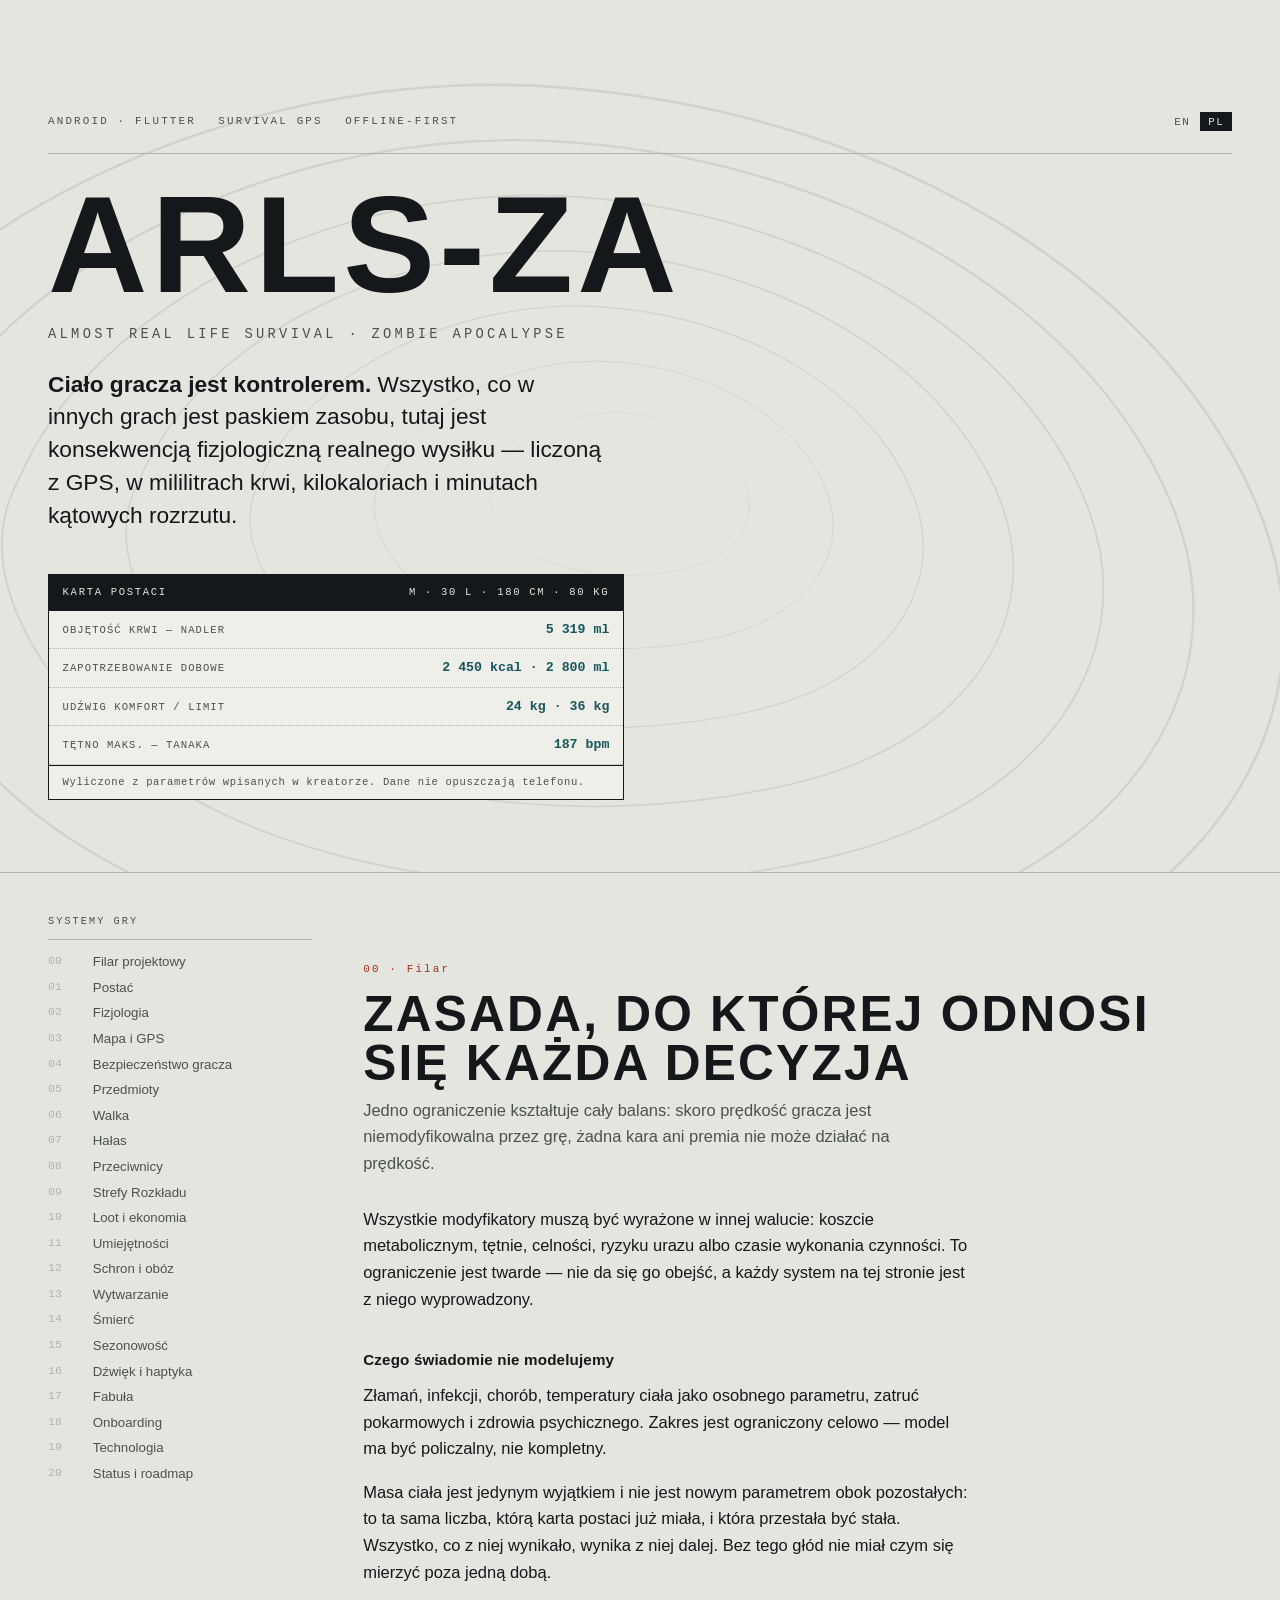
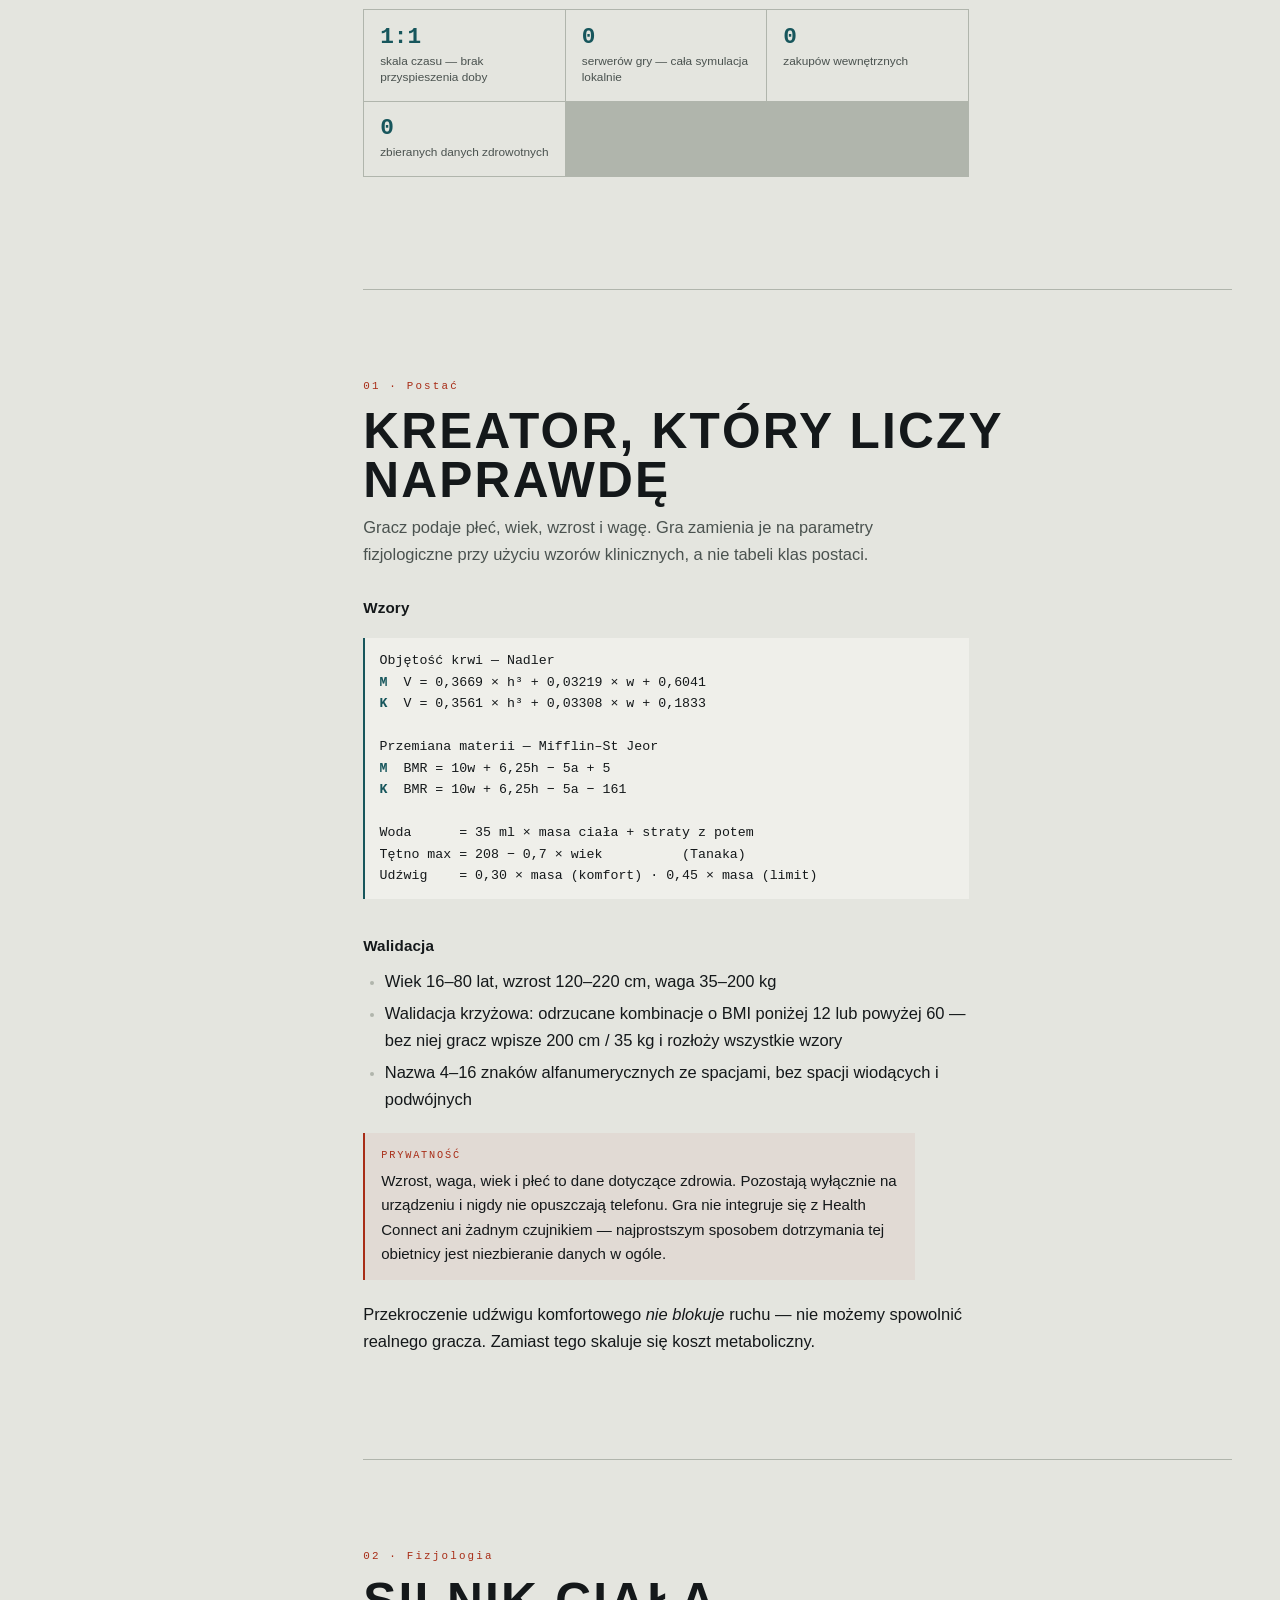
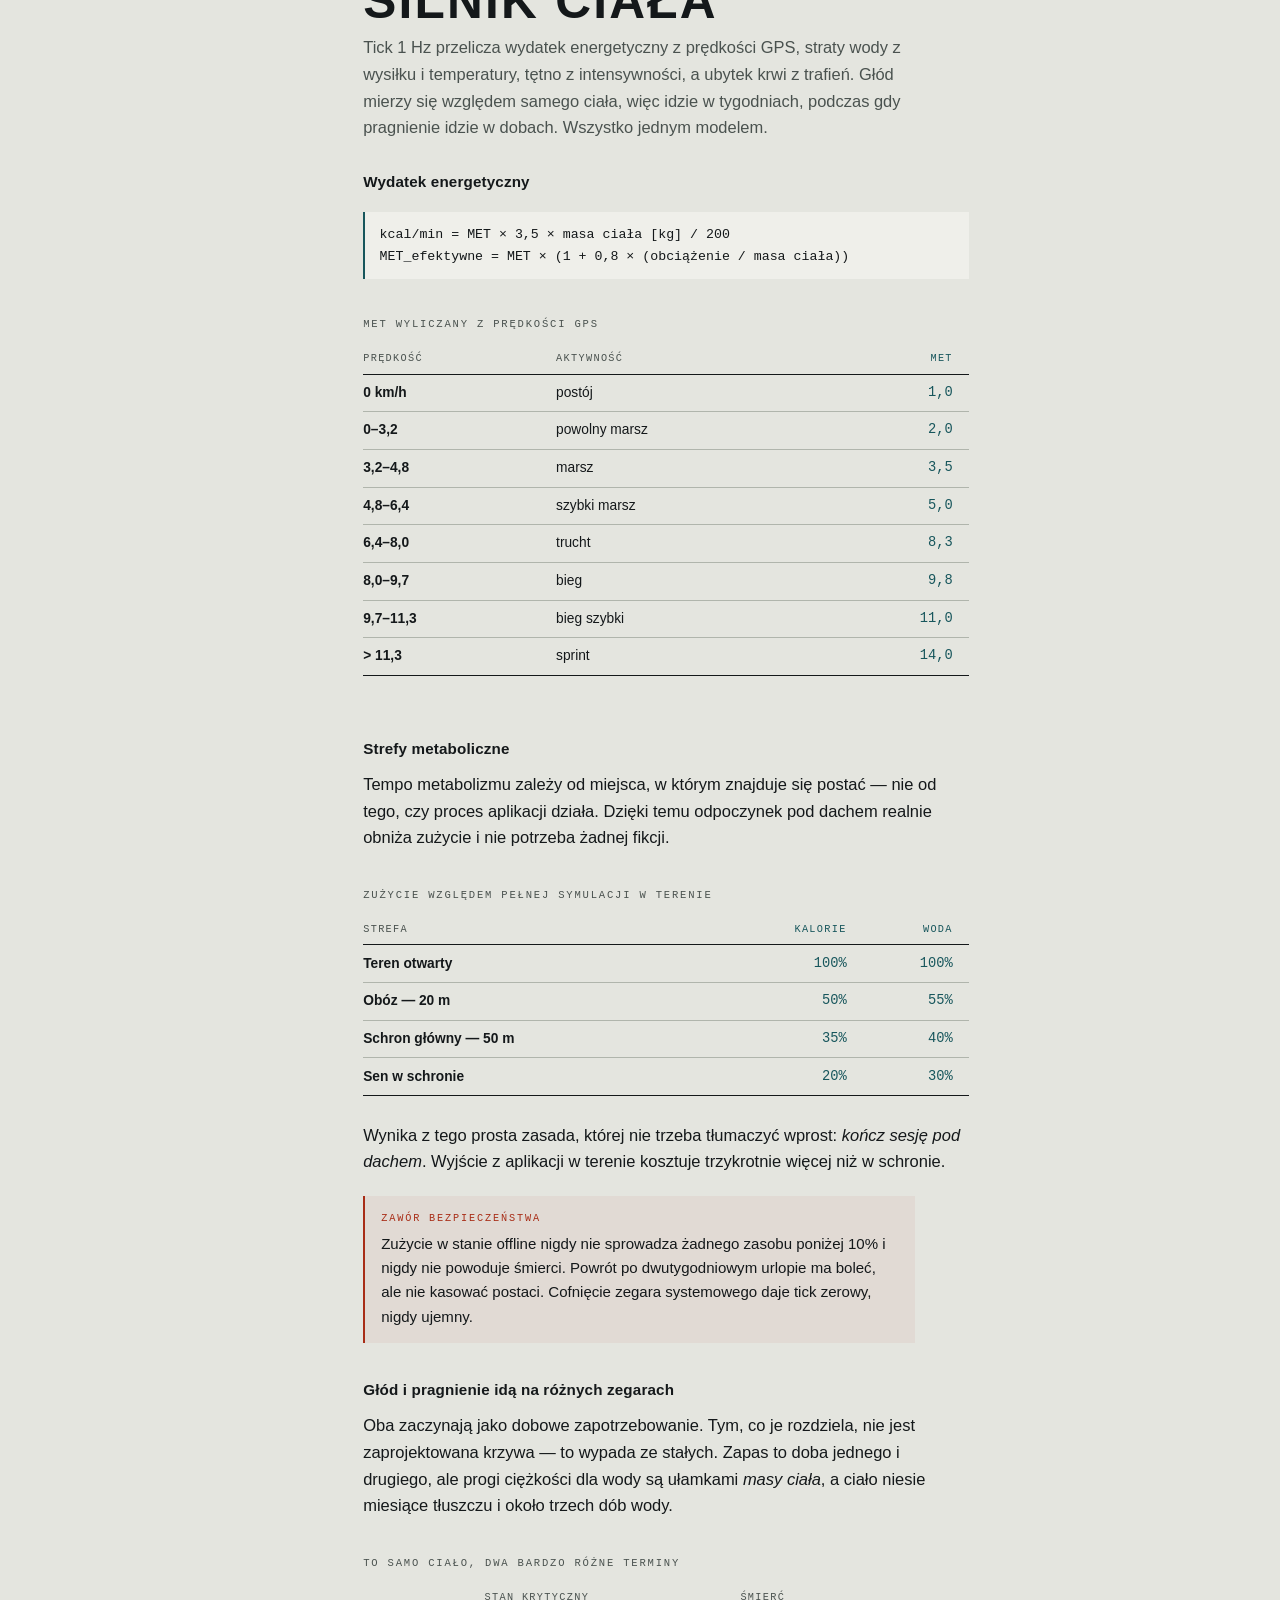
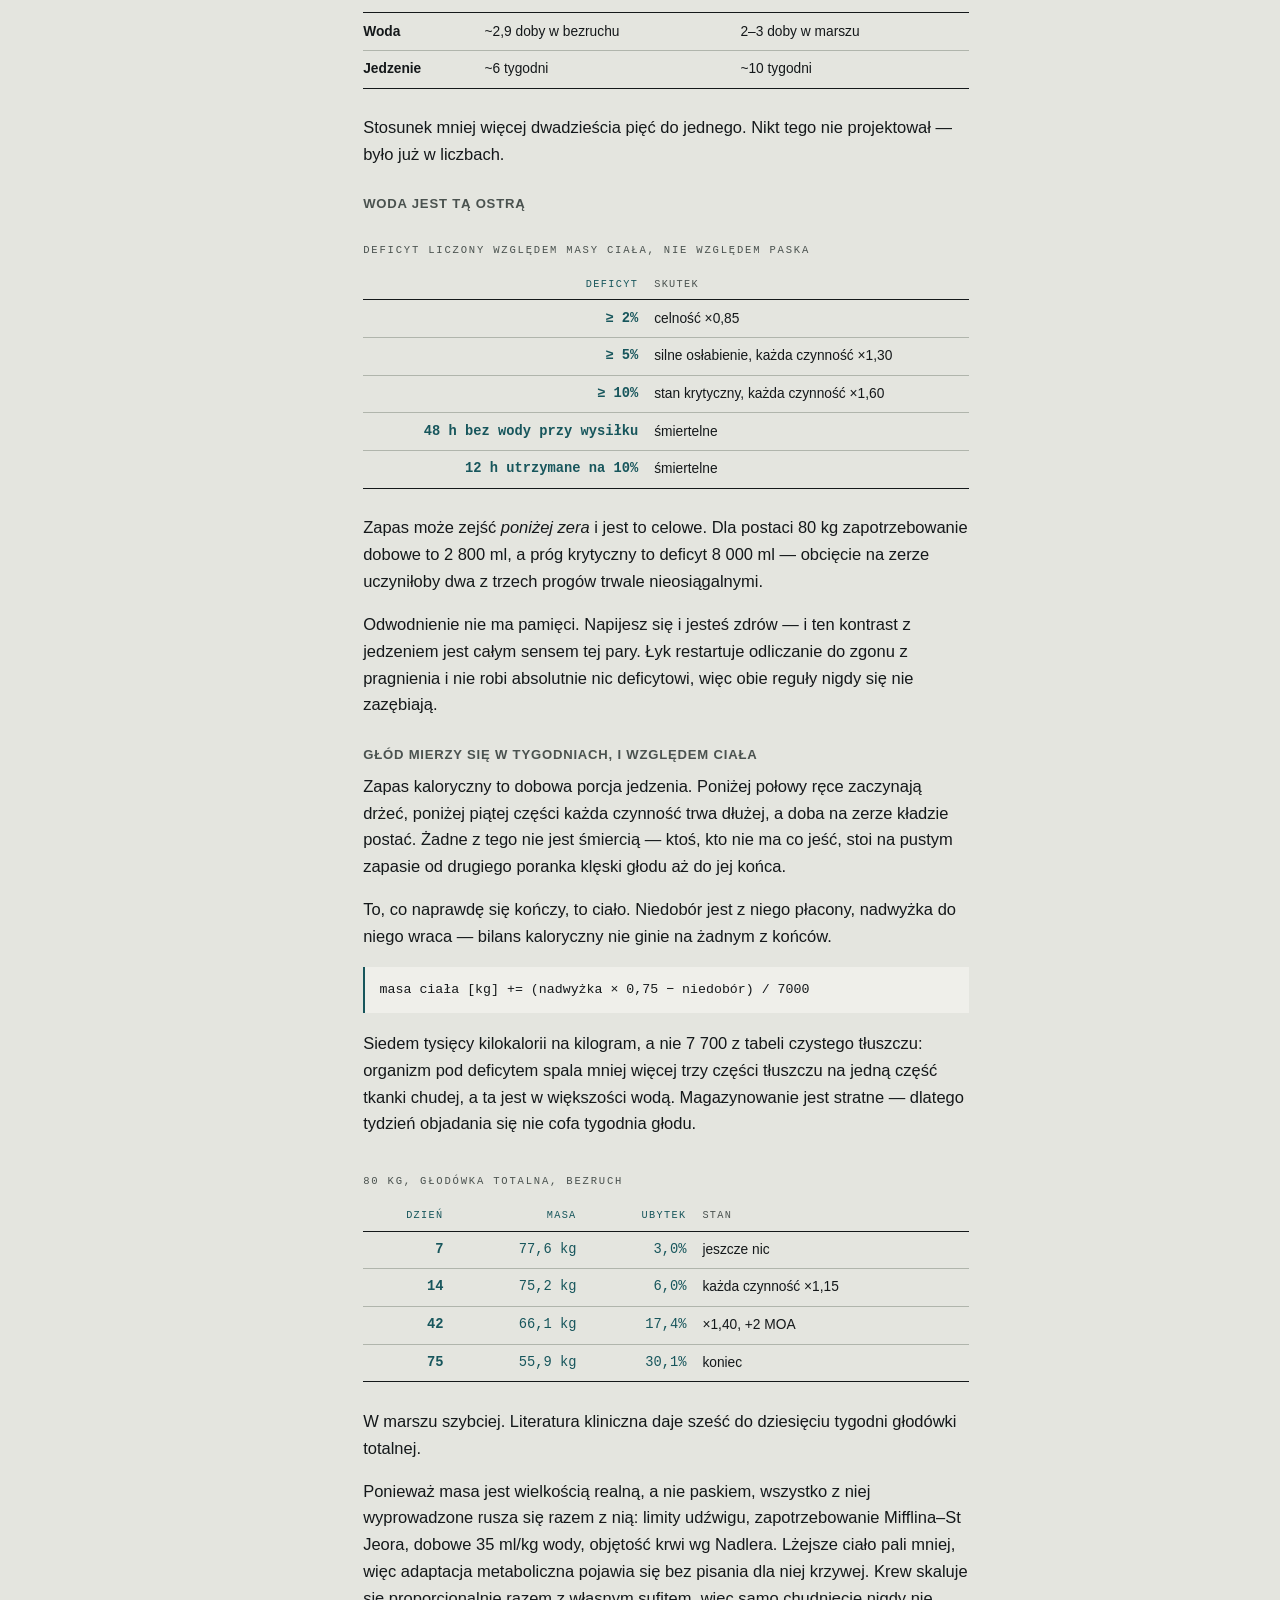
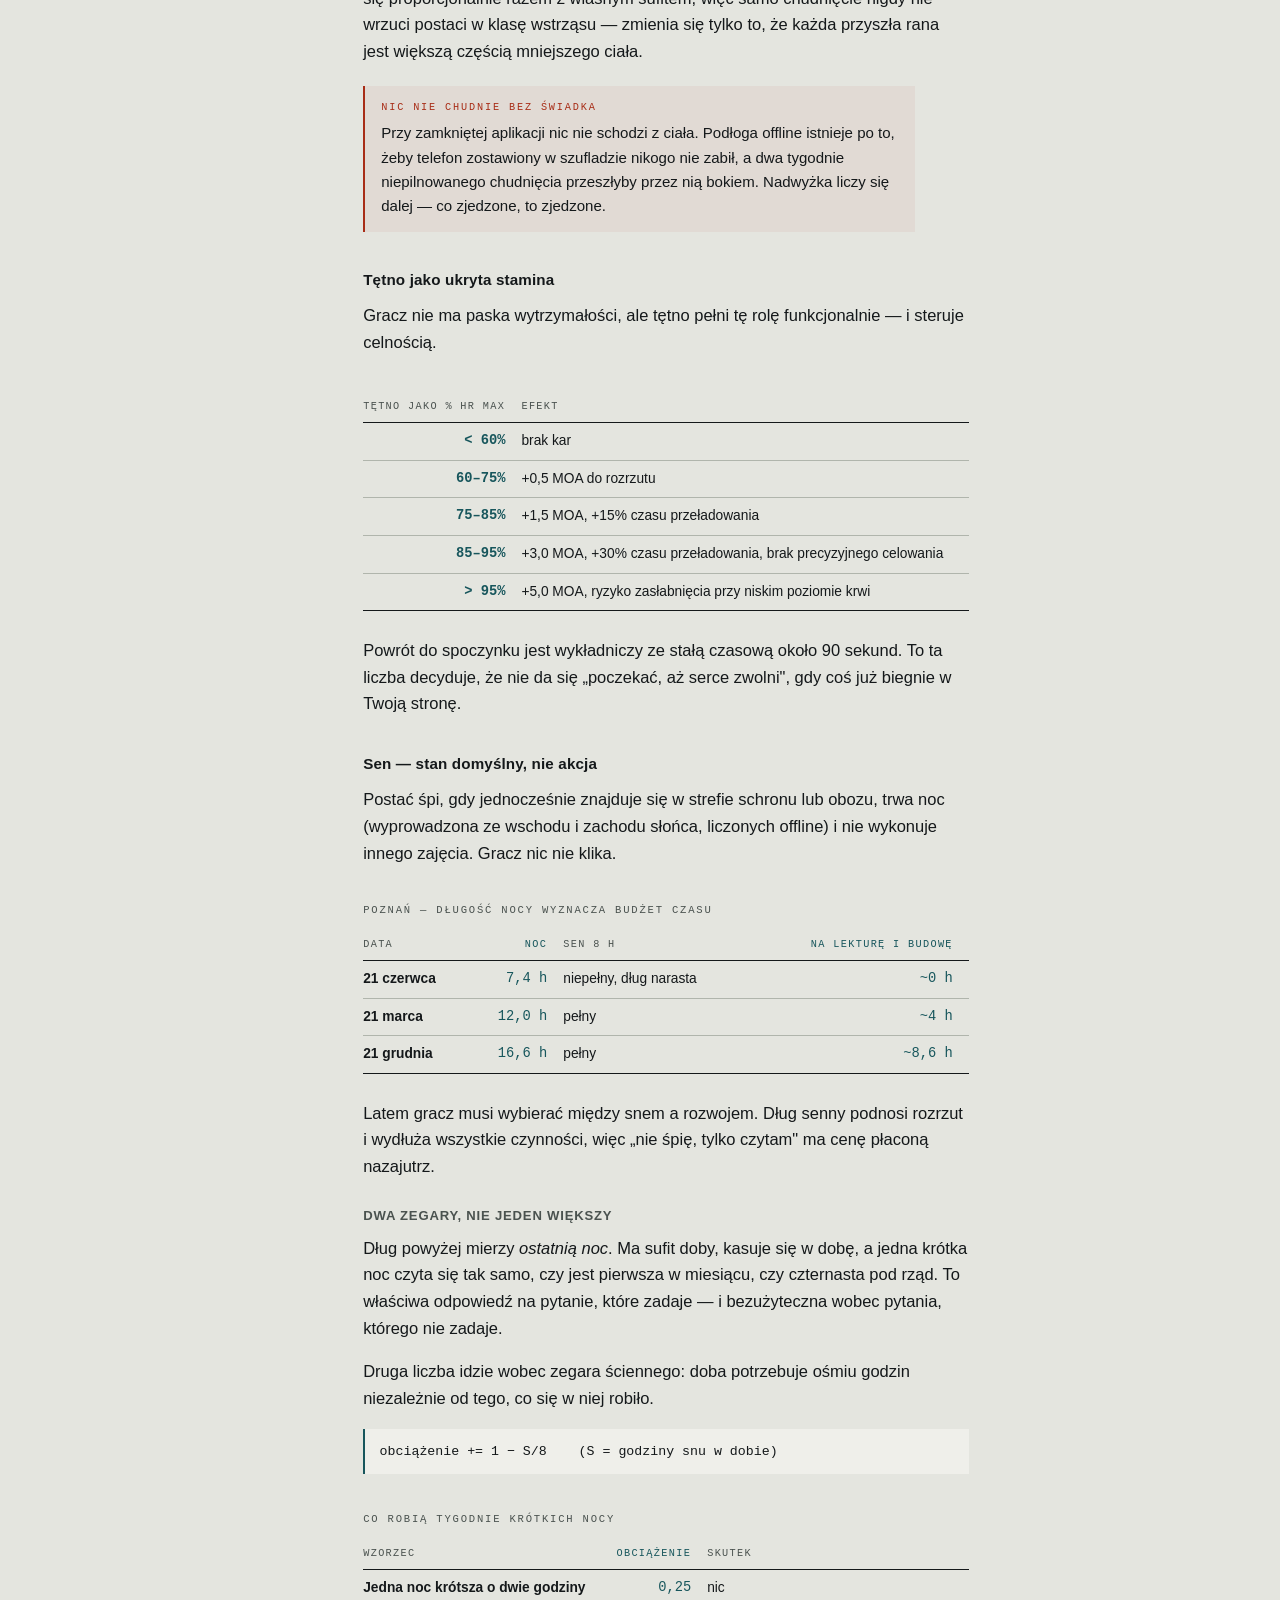
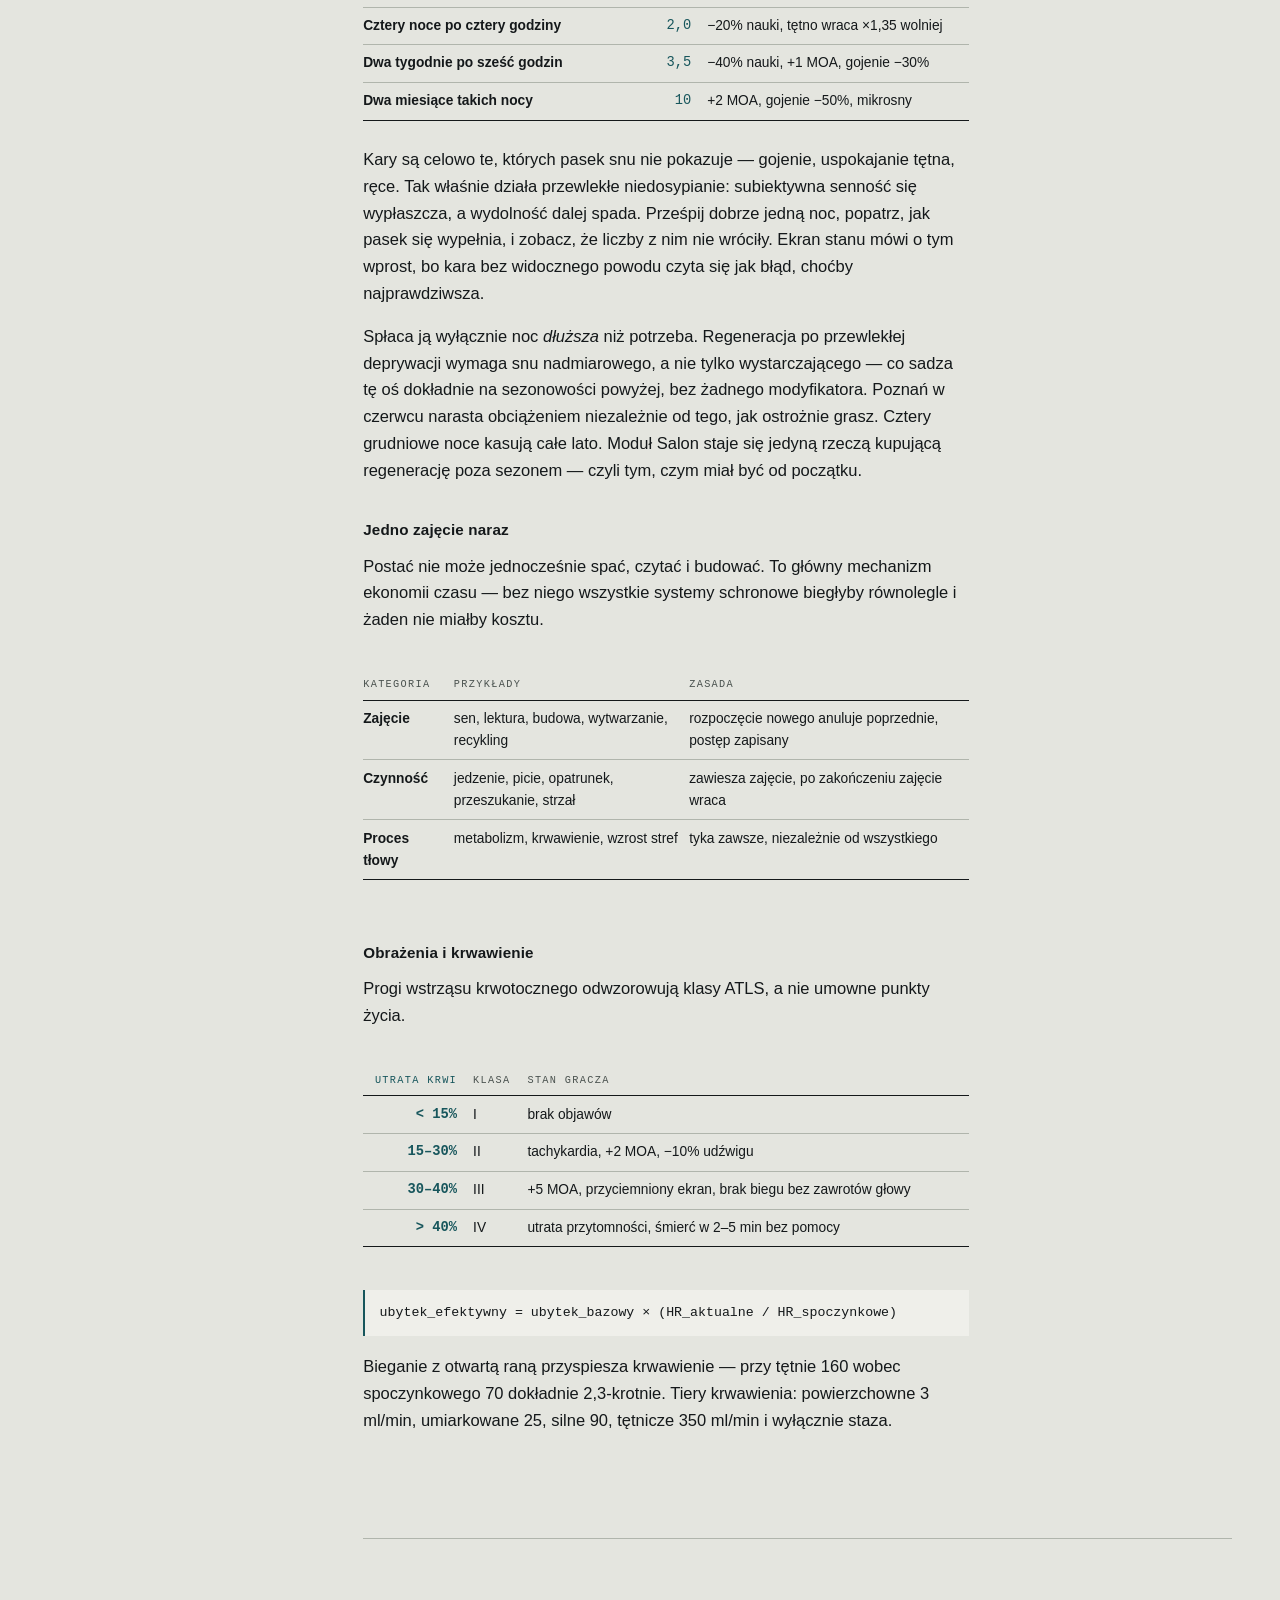
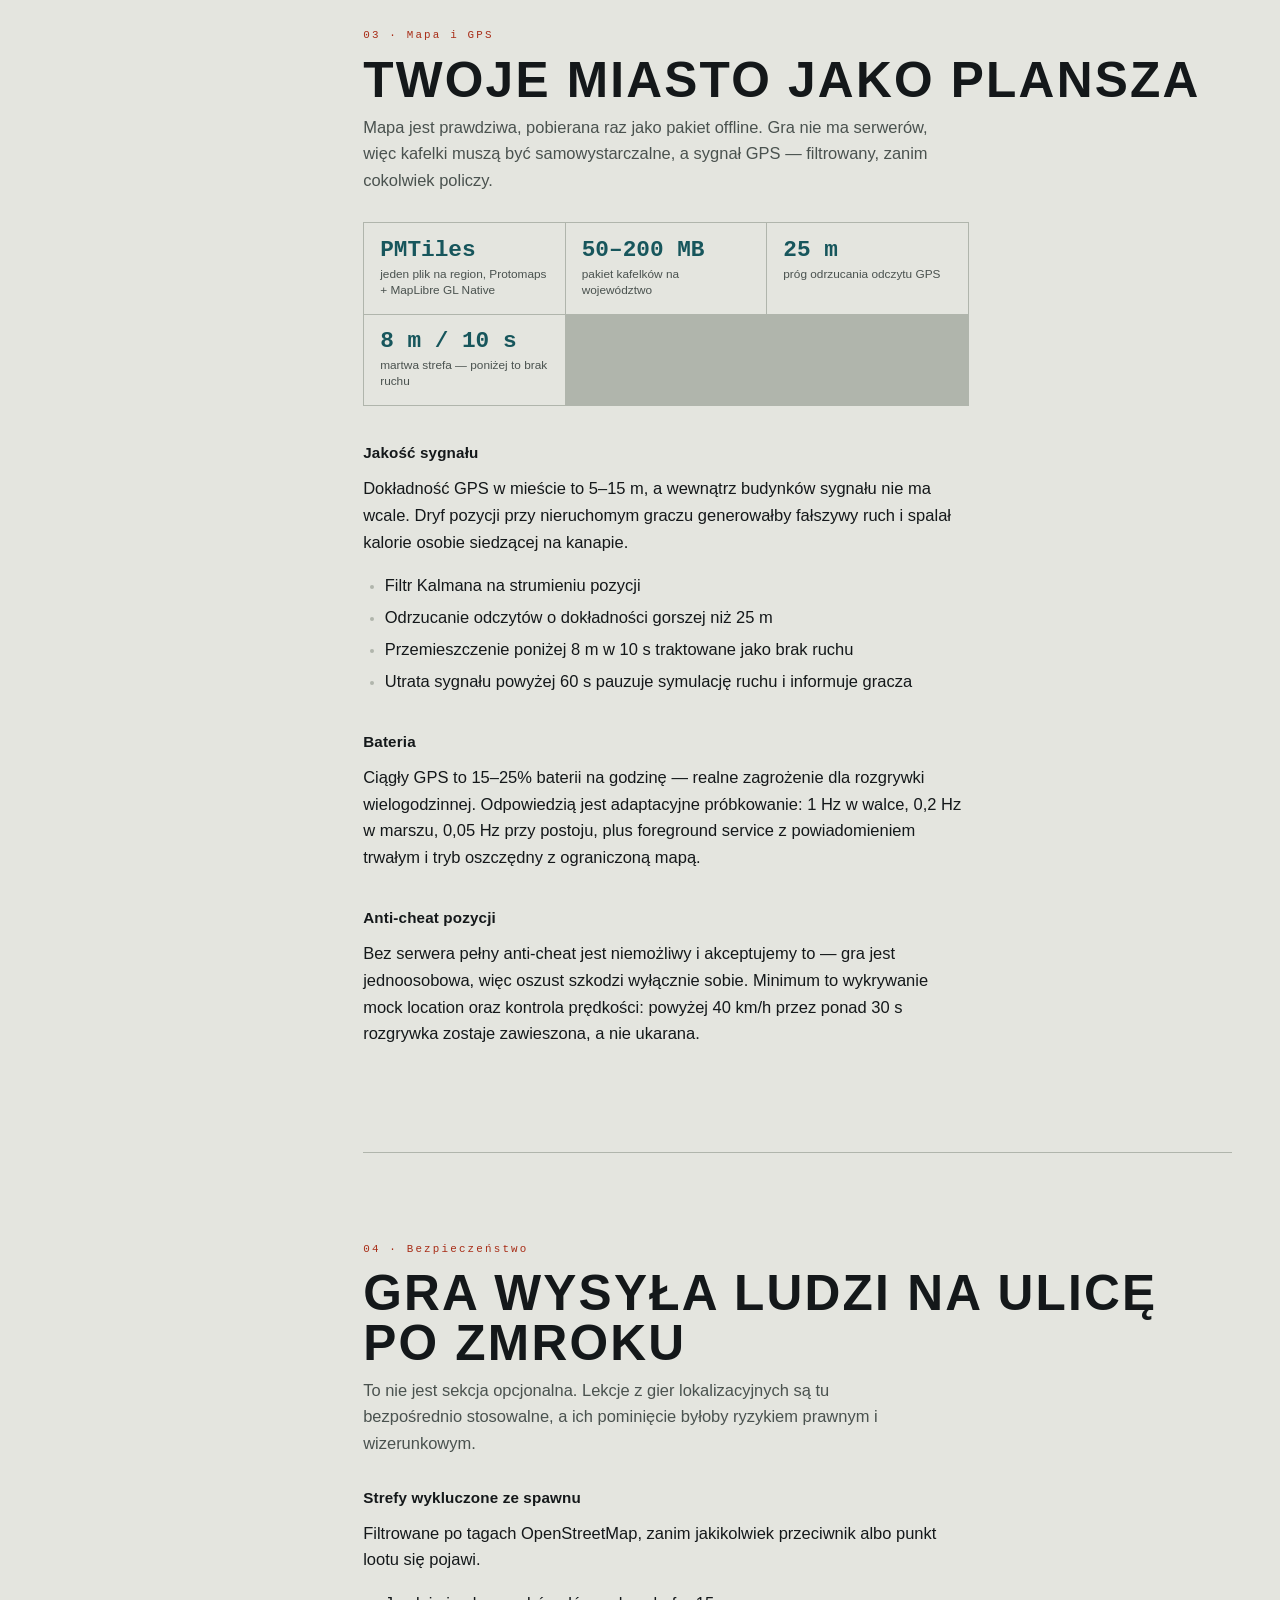
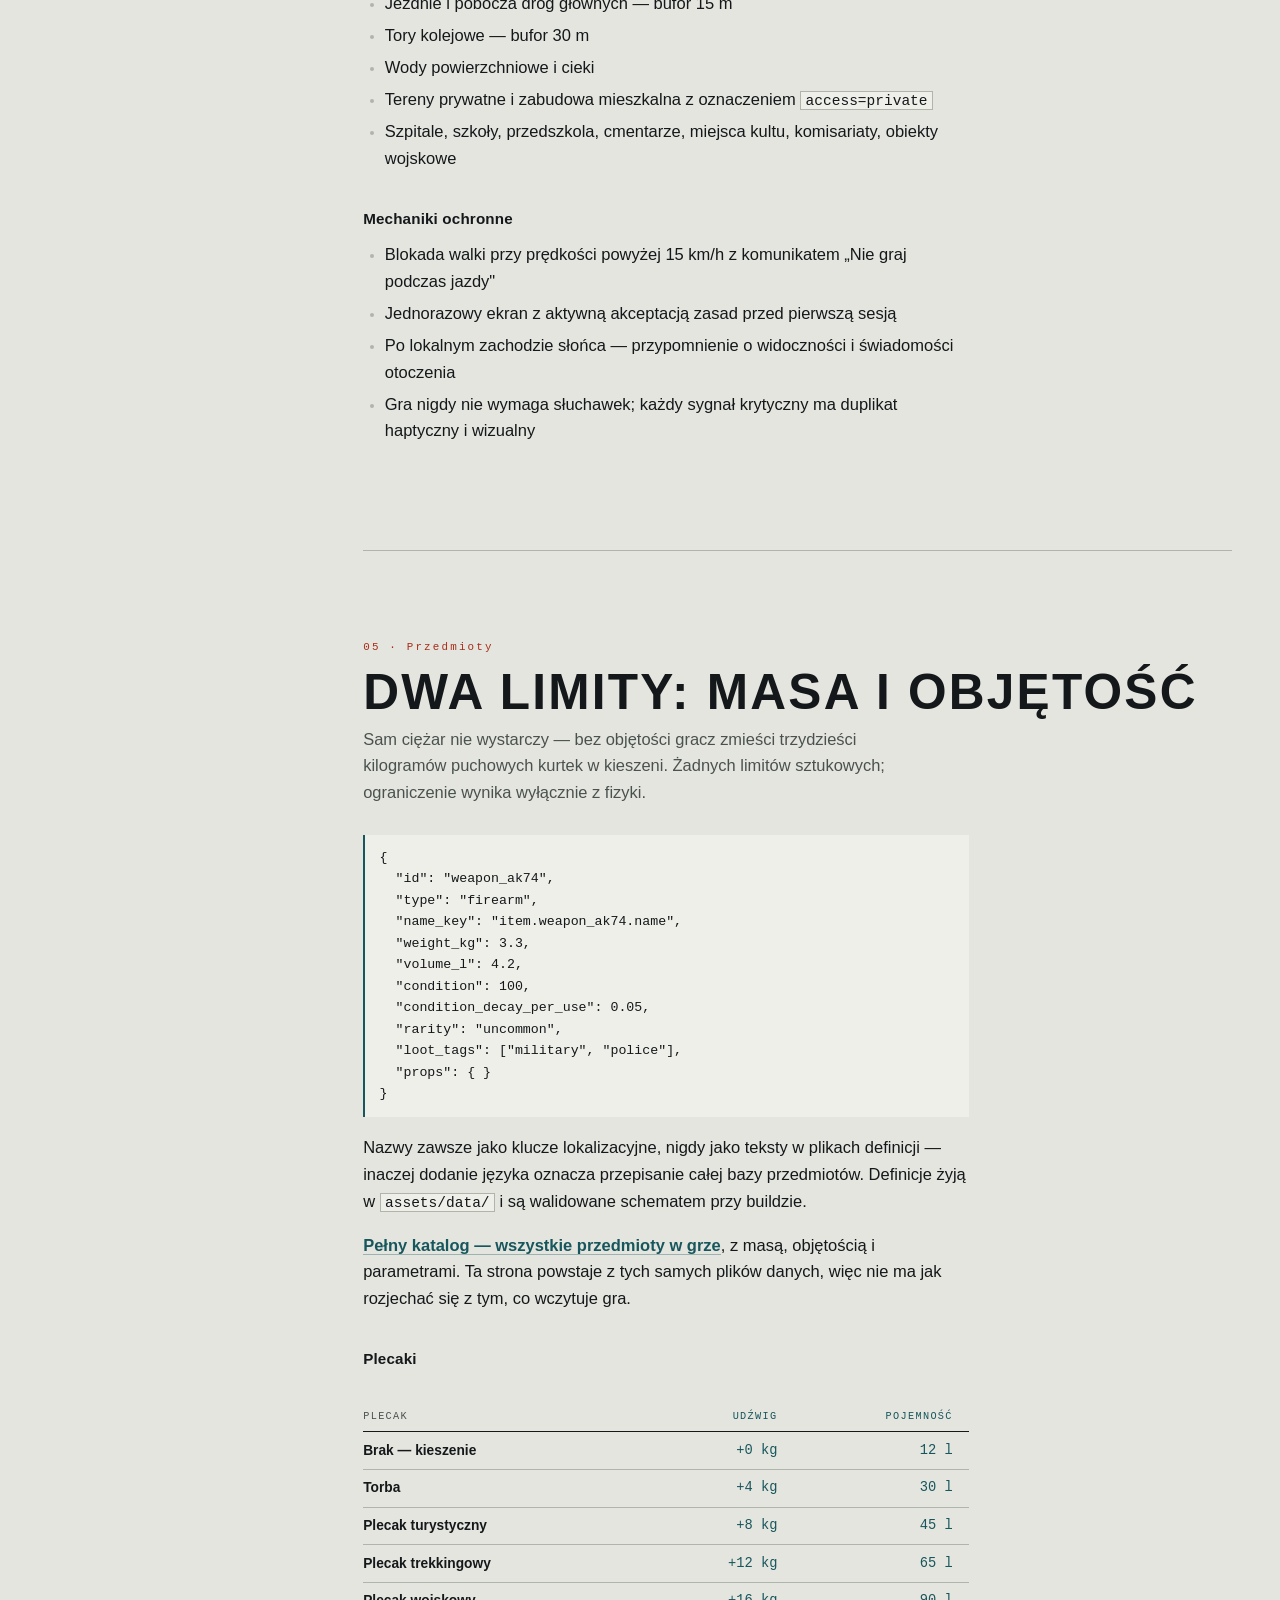
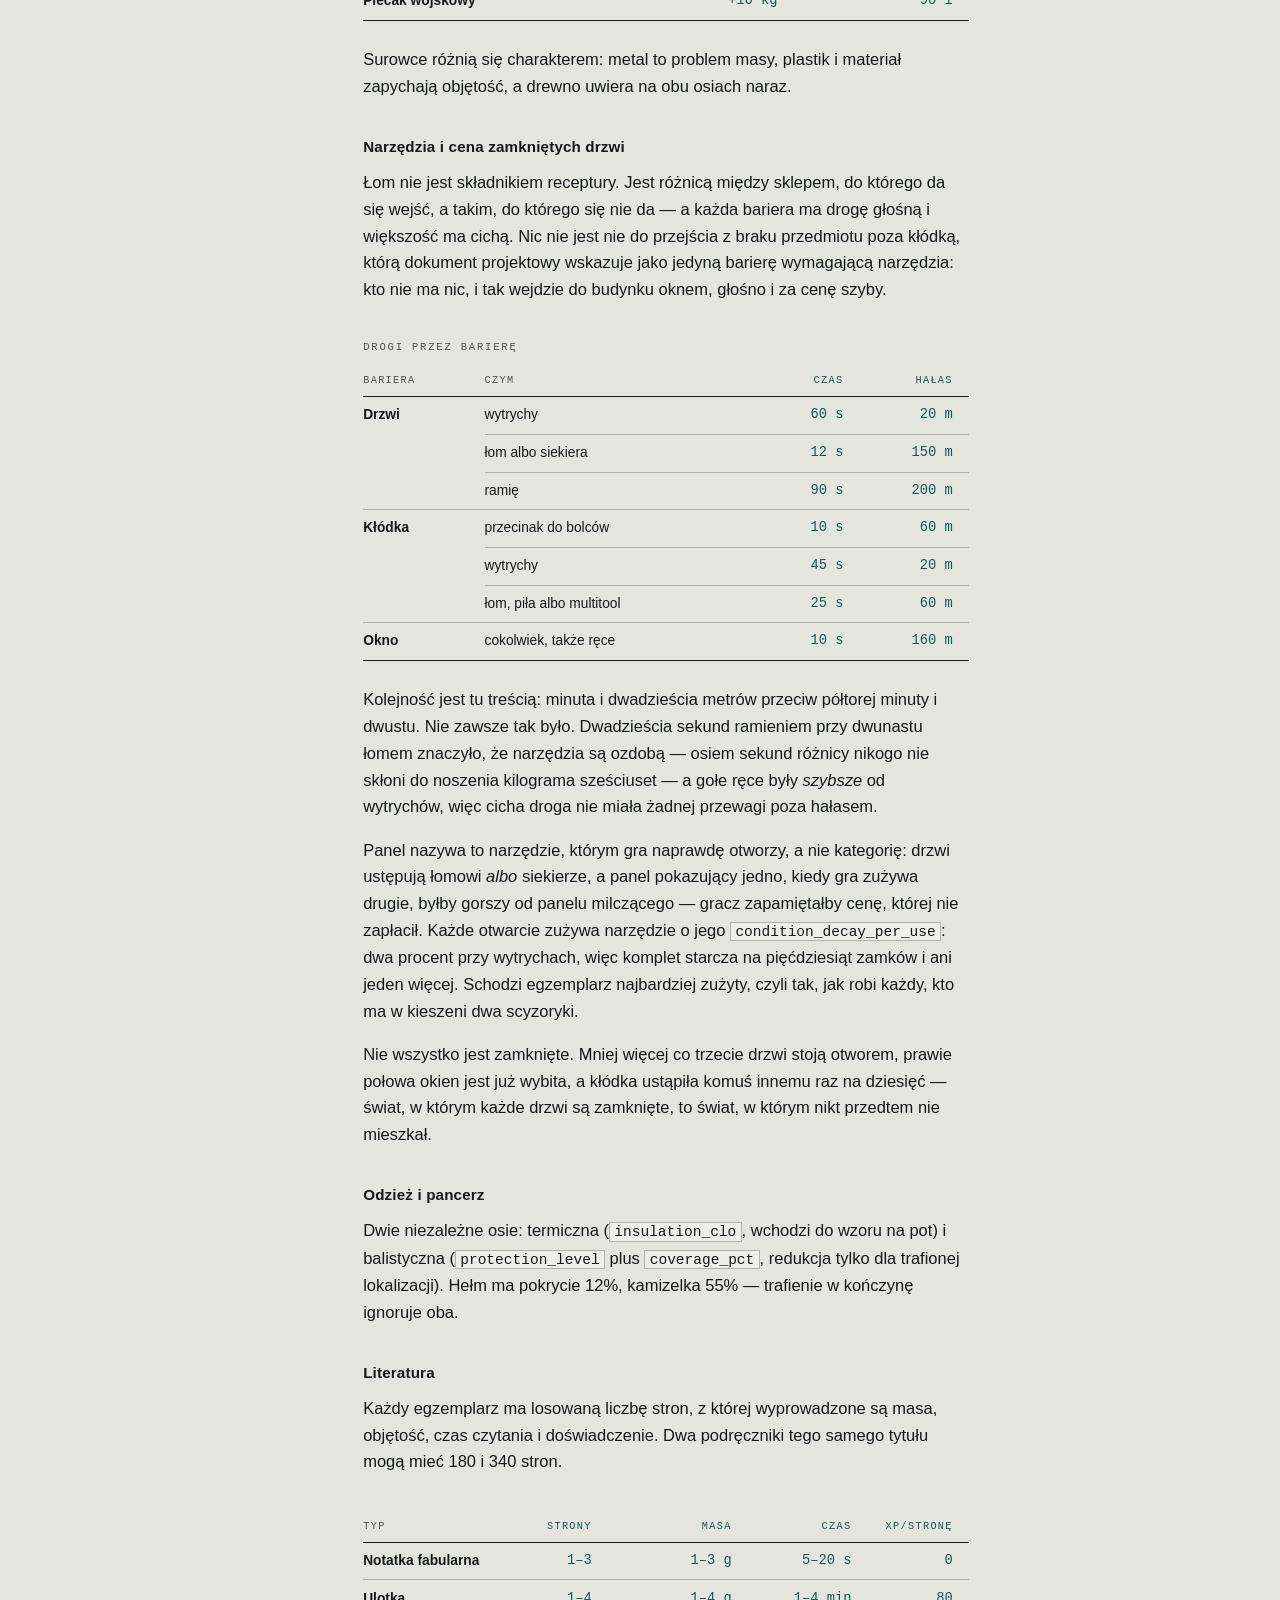
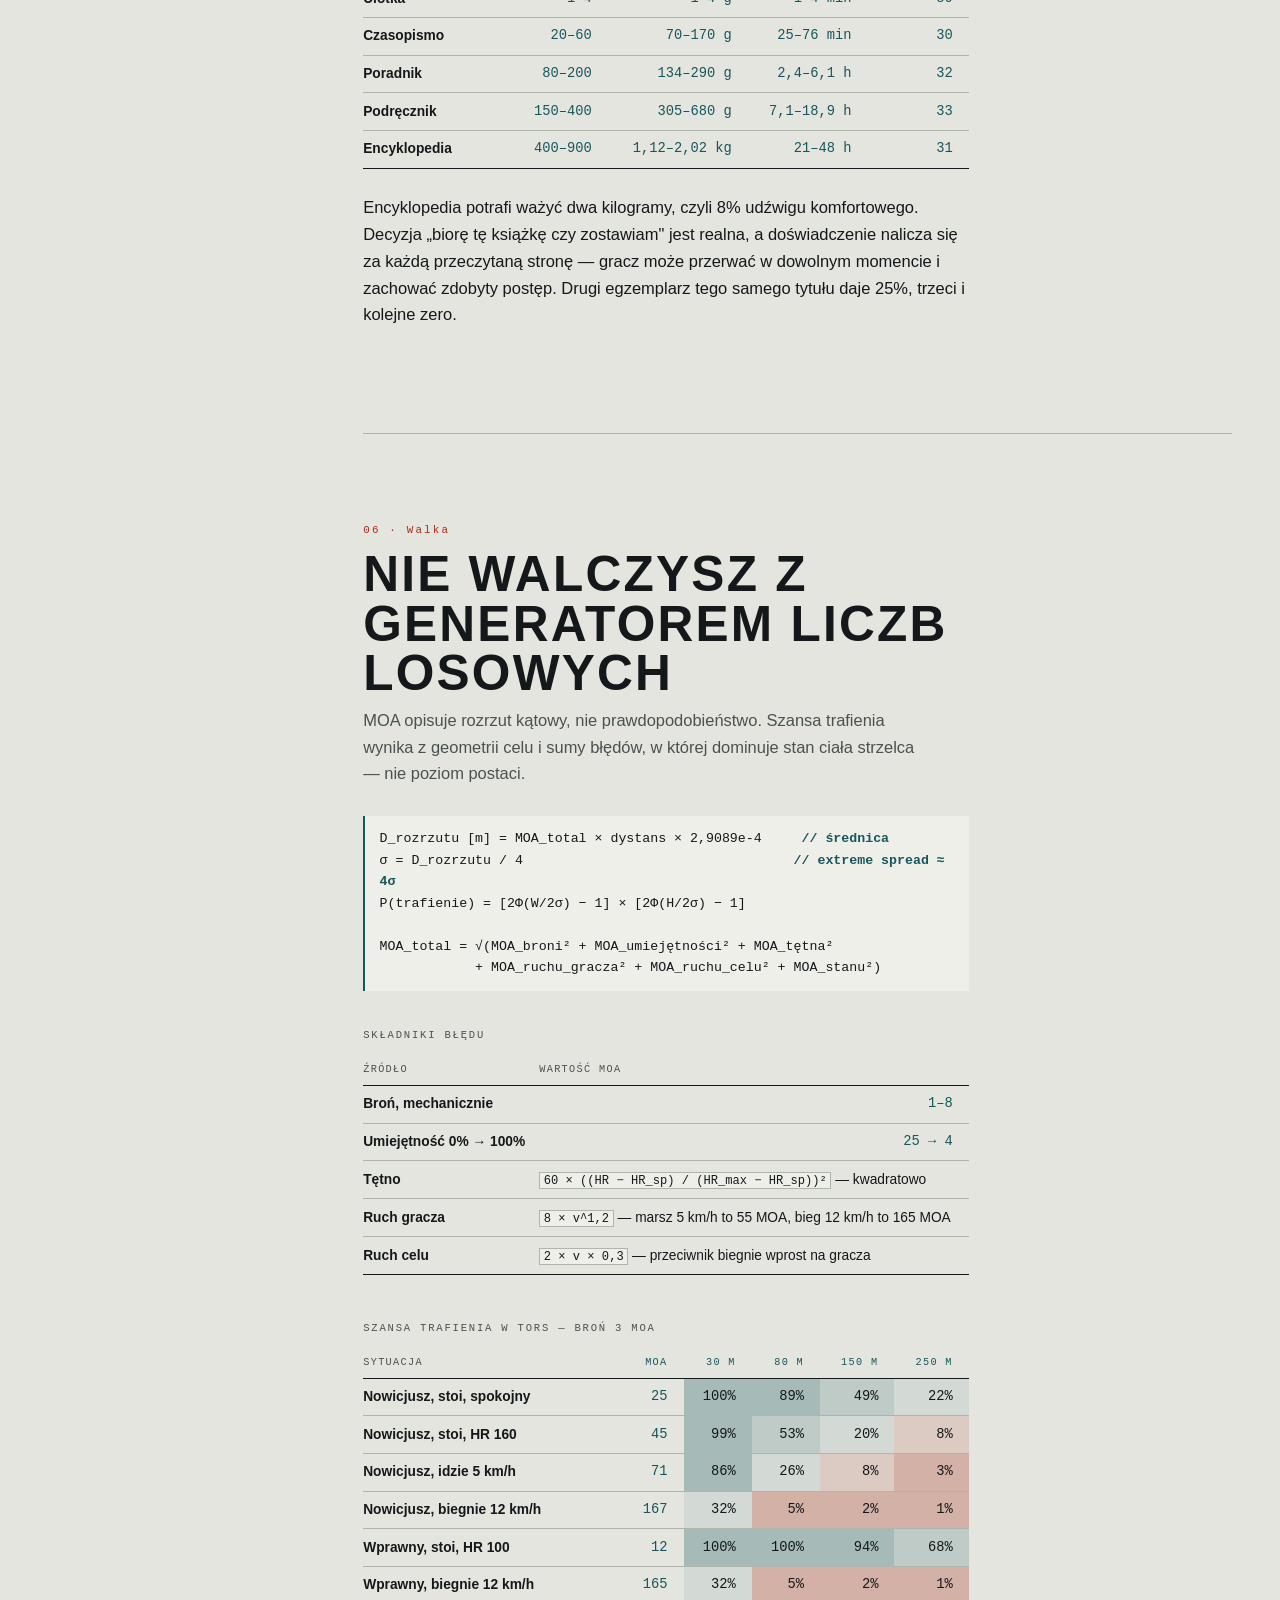
==== commit 10b1b3ba: "strona nadąża za skradanką, strefami i barierami Ostatni raz strona łapała kod 23 sierpnia. Od tego " ====
--- a/pl/index.html
+++ b/pl/index.html
@@ -79,7 +79,7 @@
         <li><a href="#combat"><span>06</span><span>Walka</span></a></li>
         <li><a href="#noise"><span>07</span><span>Hałas</span></a></li>
         <li><a href="#enemies"><span>08</span><span>Przeciwnicy</span></a></li>
-        <li><a href="#hotspots"><span>09</span><span>Ogniska</span></a></li>
+        <li><a href="#hotspots"><span>09</span><span>Strefy Rozkładu</span></a></li>
         <li><a href="#loot"><span>10</span><span>Loot i ekonomia</span></a></li>
         <li><a href="#skills"><span>11</span><span>Umiejętności</span></a></li>
         <li><a href="#shelter"><span>12</span><span>Schron i obóz</span></a></li>
@@ -108,7 +108,7 @@
           <option value="#combat">06 — Walka</option>
           <option value="#noise">07 — Hałas</option>
           <option value="#enemies">08 — Przeciwnicy</option>
-          <option value="#hotspots">09 — Ogniska</option>
+          <option value="#hotspots">09 — Strefy Rozkładu</option>
           <option value="#loot">10 — Loot i ekonomia</option>
           <option value="#skills">11 — Umiejętności</option>
           <option value="#shelter">12 — Schron i obóz</option>
@@ -347,7 +347,7 @@
               <tbody>
                 <tr><th scope="row">Zajęcie</th><td>sen, lektura, budowa, wytwarzanie, recykling</td><td>rozpoczęcie nowego anuluje poprzednie, postęp zapisany</td></tr>
                 <tr><th scope="row">Czynność</th><td>jedzenie, picie, opatrunek, przeszukanie, strzał</td><td>zawiesza zajęcie, po zakończeniu zajęcie wraca</td></tr>
-                <tr><th scope="row">Proces tłowy</th><td>metabolizm, krwawienie, wzrost ognisk</td><td>tyka zawsze, niezależnie od wszystkiego</td></tr>
+                <tr><th scope="row">Proces tłowy</th><td>metabolizm, krwawienie, wzrost stref</td><td>tyka zawsze, niezależnie od wszystkiego</td></tr>
               </tbody>
             </table>
           </div>
@@ -465,6 +465,27 @@
           </div>
           <p>Surowce różnią się charakterem: metal to problem masy, plastik i materiał zapychają objętość, a drewno uwiera na obu osiach naraz.</p>
 
+          <h3>Narzędzia i cena zamkniętych drzwi</h3>
+          <p>Łom nie jest składnikiem receptury. Jest różnicą między sklepem, do którego da się wejść, a takim, do którego się nie da — a każda bariera ma drogę głośną i większość ma cichą. Nic nie jest nie do przejścia z braku przedmiotu poza kłódką, którą dokument projektowy wskazuje jako jedyną barierę wymagającą narzędzia: kto nie ma nic, i tak wejdzie do budynku oknem, głośno i za cenę szyby.</p>
+          <div class="scroller">
+            <table class="tbl">
+              <caption>Drogi przez barierę</caption>
+              <thead><tr><th scope="col">Bariera</th><th scope="col">Czym</th><th scope="col" class="n">Czas</th><th scope="col" class="n">Hałas</th></tr></thead>
+              <tbody>
+                <tr><th scope="row" rowspan="3">Drzwi</th><td>wytrychy</td><td class="n">60 s</td><td class="n">20 m</td></tr>
+                <tr><td>łom albo siekiera</td><td class="n">12 s</td><td class="n">150 m</td></tr>
+                <tr><td>ramię</td><td class="n">90 s</td><td class="n">200 m</td></tr>
+                <tr><th scope="row" rowspan="3">Kłódka</th><td>przecinak do bolców</td><td class="n">10 s</td><td class="n">60 m</td></tr>
+                <tr><td>wytrychy</td><td class="n">45 s</td><td class="n">20 m</td></tr>
+                <tr><td>łom, piła albo multitool</td><td class="n">25 s</td><td class="n">60 m</td></tr>
+                <tr><th scope="row">Okno</th><td>cokolwiek, także ręce</td><td class="n">10 s</td><td class="n">160 m</td></tr>
+              </tbody>
+            </table>
+          </div>
+          <p>Kolejność jest tu treścią: minuta i dwadzieścia metrów przeciw półtorej minuty i dwustu. Nie zawsze tak było. Dwadzieścia sekund ramieniem przy dwunastu łomem znaczyło, że narzędzia są ozdobą — osiem sekund różnicy nikogo nie skłoni do noszenia kilograma sześciuset — a gołe ręce były <em>szybsze</em> od wytrychów, więc cicha droga nie miała żadnej przewagi poza hałasem.</p>
+          <p>Panel nazywa to narzędzie, którym gra naprawdę otworzy, a nie kategorię: drzwi ustępują łomowi <em>albo</em> siekierze, a panel pokazujący jedno, kiedy gra zużywa drugie, byłby gorszy od panelu milczącego — gracz zapamiętałby cenę, której nie zapłacił. Każde otwarcie zużywa narzędzie o jego <code>condition_decay_per_use</code>: dwa procent przy wytrychach, więc komplet starcza na pięćdziesiąt zamków i ani jeden więcej. Schodzi egzemplarz najbardziej zużyty, czyli tak, jak robi każdy, kto ma w kieszeni dwa scyzoryki.</p>
+          <p>Nie wszystko jest zamknięte. Mniej więcej co trzecie drzwi stoją otworem, prawie połowa okien jest już wybita, a kłódka ustąpiła komuś innemu raz na dziesięć — świat, w którym każde drzwi są zamknięte, to świat, w którym nikt przedtem nie mieszkał.</p>
+
           <h3>Odzież i pancerz</h3>
           <p>Dwie niezależne osie: termiczna (<code>insulation_clo</code>, wchodzi do wzoru na pot) i balistyczna (<code>protection_level</code> plus <code>coverage_pct</code>, redukcja tylko dla trafionej lokalizacji). Hełm ma pokrycie 12%, kamizelka 55% — trafienie w kończynę ignoruje oba.</p>
 
@@ -598,10 +619,26 @@
               <tbody>
                 <tr><th scope="row">Broń palna</th><td>eliminacja z dystansu, wysoka szansa trafienia na spokojnie</td><td>ściąga wszystko w promieniu 700 m, zużywa rzadką amunicję</td></tr>
                 <tr><th scope="row">Broń biała</th><td>cisza 25 m, zero kosztu amunicji</td><td>wymaga zwarcia, czyli oskrzydlenia i ryzyka krwawienia</td></tr>
-                <tr><th scope="row">Unikanie</th><td>zerowy koszt</td><td>ognisko rośnie dalej</td></tr>
-              </tbody>
-            </table>
-          </div>
+                <tr><th scope="row">Unikanie</th><td>zerowy koszt</td><td>strefa rośnie dalej</td></tr>
+              </tbody>
+            </table>
+          </div>
+          <h3>Hałas, który robi sam gracz</h3>
+          <p>Nie ma przycisku „kucnij" i nigdy nie będzie. Gra mierzy ruch prawdziwego człowieka, więc jedynym sposobem na ciszę jest wolniejszy krok — i działa to w obie strony, bo pościg zmusza do biegu, a bieg słychać z czterdziestu metrów.</p>
+          <div class="scroller">
+            <table class="tbl">
+              <caption>Zasięg słyszalności gracza wg prędkości</caption>
+              <thead><tr><th scope="col">Tempo</th><th scope="col" class="n">Prędkość</th><th scope="col" class="n">Słychać z</th></tr></thead>
+              <tbody>
+                <tr><th scope="row">Postój</th><td class="n">poniżej 0,5 km/h</td><td class="n">nic</td></tr>
+                <tr><th scope="row">Ostrożny krok</th><td class="n">poniżej 3,2 km/h</td><td class="n">8 m</td></tr>
+                <tr><th scope="row">Marsz</th><td class="n">poniżej 6,4 km/h</td><td class="n">15 m</td></tr>
+                <tr><th scope="row">Bieg</th><td class="n">6,4 km/h i więcej</td><td class="n">40 m</td></tr>
+              </tbody>
+            </table>
+          </div>
+          <p>Liczba stoi na stałe na HUD-zie, pod paskami życiowymi, słowem i odległością: <em>cicho</em>, <em>8 m</em>, <em>15 m</em>, <em>40 m</em>. Kara, której nie widać, nie jest mechaniką.</p>
+
           <p>Strzał wywołuje też przytłumienie miksu na 2–3 sekundy — symulację czasowego przytępienia słuchu. W tym czasie gracz nie słyszy zbliżających się przeciwników. To realistyczna i dotkliwa kara za strzelanie bez ochronników.</p>
         </div>
       </section>
@@ -630,38 +667,63 @@
             <table class="tbl">
               <thead><tr><th scope="col">Stan</th><th scope="col">Warunek wejścia</th><th scope="col">Zachowanie</th></tr></thead>
               <tbody>
-                <tr><th scope="row">Spoczynek</th><td>domyślny</td><td>ruch losowy w obrębie ogniska</td></tr>
+                <tr><th scope="row">Spoczynek</th><td>domyślny</td><td>ruch losowy w obrębie strefy</td></tr>
                 <tr><th scope="row">Czujność</th><td>gracz w zasięgu wykrycia</td><td>marsz w stronę gracza, bez zużycia budżetu</td></tr>
                 <tr><th scope="row">Pościg</th><td>bliski kontakt lub oddany strzał</td><td>sprint, zużycie budżetu</td></tr>
                 <tr><th scope="row">Wyczerpanie</th><td>budżet sprintu = 0</td><td>40% prędkości biegu, dalej w stronę gracza</td></tr>
-                <tr><th scope="row">Powrót</th><td>utrata kontaktu lub smycz 400 m</td><td>marsz do centrum ogniska, pełna regeneracja</td></tr>
+                <tr><th scope="row">Powrót</th><td>utrata kontaktu lub smycz 400 m</td><td>marsz do centrum strefy, pełna regeneracja</td></tr>
               </tbody>
             </table>
           </div>
           <p>W pościgu i wyczerpaniu przeciwnik nigdy się nie zatrzymuje. Walka nie jest statyczna — strzelając do jednego, tracisz dystans do wszystkich pozostałych. Smycz 400 m i utrata kontaktu po 45 s bez zbliżenia zapobiegają ciągnięciu za sobą „pociągu" przez pół miasta.</p>
 
+          <h3>Co widzą, co słyszą i co jest za ich plecami</h3>
+          <p>Wykrycie było promieniem, a promień nie ma tyłu: Szwędacz zauważał gracza zza pleców tak samo jak na wprost, więc jedyną odpowiedzią na przeciwnika była broń albo dystans. Podchodzenie nie istniało jako możliwość. Teraz są trzy reguły i każda jest widoczna na mapie, zanim ukarze:</p>
+          <div class="scroller">
+            <table class="tbl">
+              <thead><tr><th scope="col">Reguła</th><th scope="col">Co znaczy</th></tr></thead>
+              <tbody>
+                <tr><th scope="row">Stożek 120°</th><td>widzą tylko to, co mieści się w stożku wokół kierunku, w którym idą — poza nim nic, choćby metr dalej. Stożek jest rysowany na mapie w prawdziwym promieniu.</td></tr>
+                <tr><th scope="row">Słuch wg tempa</th><td>rozstrzyga zasięg hałasu gracza. Postój jest bezgłośny, bieg słychać z czterdziestu metrów.</td></tr>
+                <tr><th scope="row">Usłyszane to nie zobaczone</th><td>dźwięk robi z nich <em>czujnych</em>, a czujny idzie <em>w stronę hałasu</em>, nie do gracza.</td></tr>
+              </tbody>
+            </table>
+          </div>
+          <p>Jeden wyjątek, i celowy: ścigający widzi wszystko. Przeciwnik, którego da się zgubić obchodząc go w pół sekundy, nie jest zagrożeniem, tylko przeszkodą.</p>
+
+          <h3>Cicha odpowiedź</h3>
+          <p>Niewzbudzony, stojący w swoim martwym łuku 120°, na trzy metry, z ostrzem w ręce: jeden ruch i koniec — cała objętość krwi naraz i dwanaście metrów hałasu, czyli tyle, ile słychać padające ciało. Nie Brutal. Sześć do ośmiu litrów krwi i kark, którego nie przecina się nożem w jednym ruchu; mechanika, w której najgroźniejsza rzecz w grze pada od jednego dotknięcia od tyłu, zamienia elitę w cel treningowy.</p>
+
+          <div class="warn">
+            <span class="warn__t">Po zmierzchu</span>
+            <p>Przy pełnej nocy chodzi ich po ulicy o połowę więcej. Dość, żeby ta sama ulica była innym problemem o dwudziestej drugiej niż o czternastej, i za mało, żeby noc była nie do przejścia — strefy rosną i bez pomocy ciemności.</p>
+          </div>
+
+          <h3>Jak blisko to jest</h3>
+          <p>Paski życiowe zmieniają kolor na trzech dystansach, licząc każdego przeciwnika, niezależnie od tego, czy już zauważył: <b>175 m</b> — zwolnij i popatrz na stożki. <b>150 m</b> — zdecyduj: obejść czy wracać. <b>100 m</b> — obejścia już nie ma. Wcześniej pasek liczył wyłącznie tych, którzy już ruszyli, więc Szwędacz stojący osiemdziesiąt metrów dalej i jeszcze nieświadomy nie istniał na ekranie; gracz dowiadywał się o nim wtedy, kiedy zostawał już tylko bieg. Na stu pięćdziesięciu metrach gra przestaje też oszczędzać: GPS i ekran wchodzą w tempo walki, bo z kierunku patrzenia odczytuje się, czy da się przejść.</p>
+
           <p>Trzy typy to trzy stadia tej samej choroby, co wyjaśnia ich parametry bez zmiany choćby jednej liczby: Skakun zaraził się najwcześniej i jest wyniszczony metabolicznie, Szwędacze przyszli drugą falą i chodzą grupami, bo zarazili się razem, Brutal to stadium najpóźniejsze — obrzęk i zatrzymanie płynów.</p>
         </div>
       </section>
 
       <section class="sec" id="hotspots">
         <div class="sec__hd">
-          <span class="sec__no">09 · Ogniska</span>
+          <span class="sec__no">09 · Strefy Rozkładu</span>
           <h2>Zegar, który odmierza trudność</h2>
-          <p class="sec__lede">Ognisko skażenia to trwały punkt na mapie generujący przeciwników. Rośnie w czasie — także wtedy, gdy nie grasz. To bezpośrednia realizacja celu „przetrwać jak najdłużej": im dłużej trwa passa, tym większa presja.</p>
+          <p class="sec__lede">Strefa Rozkładu to trwały punkt na mapie generujący przeciwników. Rośnie w czasie — także wtedy, gdy nie grasz. To bezpośrednia realizacja celu „przetrwać jak najdłużej": im dłużej trwa passa, tym większa presja.</p>
         </div>
 
         <div class="clock" id="clock">
-          <div class="clock__hd"><span>Wzrost ogniska · promień wg poziomu</span><span>20 m → 200 m</span></div>
+          <div class="clock__hd"><span>Wzrost strefy · promień wg poziomu</span><span>20 m → 200 m</span></div>
           <div class="clock__body">
-            <svg viewBox="0 0 520 430" role="img" aria-label="Diagram wzrostu ogniska: dziesięć koncentrycznych okręgów w skali, od 20 metrów promienia na poziomie pierwszym do 200 metrów na dziesiątym.">
+            <svg viewBox="0 0 520 430" role="img" aria-label="Diagram wzrostu strefy: dziesięć koncentrycznych okręgów w skali, od 20 metrów promienia na poziomie pierwszym do 200 metrów na dziesiątym.">
               <g id="rings" data-unit="m"></g>
               <circle cx="260" cy="210" r="3" fill="#A82D17"/>
               <text x="260" y="230" text-anchor="middle" font-family="ui-monospace,Consolas,monospace" font-size="10" fill="#4A524F">centrum stałe</text>
             </svg>
           </div>
           <div class="clock__legend">
-            <div><b>3</b><span>maks. ognisk jednocześnie</span></div>
+            <div><b>3</b><span>maks. stref jednocześnie</span></div>
             <div><b>500 m</b><span>min. dystans od schronu</span></div>
             <div><b>450 m</b><span>min. odstęp między centrami</span></div>
             <div><b>12</b><span>wrogów naraz na poziomie 10</span></div>
@@ -669,16 +731,14 @@
         </div>
 
         <div class="prose">
-          <div class="f">interwał_awansu = max(2h, 8h − 0,25h × dzień_przetrwania) × random(0,6; 1,4)
-
-Dzień 1   → awans średnio co ~8 h
-Dzień 12  → co ~5 h
-Dzień 24+ → co 2 h (podłoga)</div>
-          <p>Czas nalicza się w 100% gdy gra jest aktywna i w 25% gdy nie jest. Świat psuje się także wtedy, gdy nie grasz — ale wolniej, więc tygodniowa przerwa nie oznacza automatycznie zastania trzech ognisk poziomu 10.</p>
-
-          <div class="scroller">
-            <table class="tbl">
-              <caption>Poziomy ogniska</caption>
+          <div class="f">interwał_wzrostu = random(24 h; 48 h) × (5,8 h ÷ godziny_kredytu_na_dobę) × random(0,6; 1,4)
+                   przycięte do 12 h … 96 h</div>
+          <p>Poziom to doba do dwóch dób <em>realnego</em> czasu. Poprzednia formuła liczyła w godzinach świata — osiem pierwszego dnia, ćwierć godziny mniej każdego następnego, podłoga na dwóch — i po przeliczeniu przez tempo gry dawała strefę rosnącą szybciej, niż da się ją zbić. Miasto ma się psuć przez tygodnie, nie przez popołudnie.</p>
+          <p>Interwał skaluje się tym, ile gracz naprawdę gra, mierzonym względem nawyku odniesienia: godzina dziennie. Kto gra całymi dniami, nie dostaje łatwiejszego świata, a kto znika na dwa tygodnie, nie wraca do innej gry — przycięcie trzyma interwał między pół doby a czterema dobami, cokolwiek mówi nawyk. Czas nalicza się w 100% gdy gra jest aktywna i w 25% gdy nie jest.</p>
+
+          <div class="scroller">
+            <table class="tbl">
+              <caption>Poziomy strefy</caption>
               <thead><tr><th scope="col" class="n">Poziom</th><th scope="col" class="n">Promień</th><th scope="col" class="n">Wrogów</th><th scope="col" class="n">Respawn</th><th scope="col">Skład</th></tr></thead>
               <tbody>
                 <tr><th scope="row" class="n">1</th><td class="n">20 m</td><td class="n">1</td><td class="n">15 min</td><td>Szwędacz</td></tr>
@@ -689,17 +749,37 @@
             </table>
           </div>
 
-          <h3>Neutralizacja</h3>
-          <div class="f">Integralność_max(poziom) = 60 + 20 × poziom     // 80 pkt na poziomie 1, 260 na 10
-
-Szwędacz 10 pkt  ·  Skakun 15 pkt  ·  Brutal 35 pkt
-Eliminacja poza promieniem ogniska: 50% wartości</div>
-          <p>Po zbiciu integralności do zera ognisko traci poziom i wchodzi w dziesięciominutowe <em>wzburzenie</em>: potrójne tempo respawnu, o połowę wyższy limit wrogów, skład przesunięty o szczebel w górę i o połowę większy zasięg wykrycia. Zbicie ogniska z poziomu 10 do zera wymaga przejścia przez dziesięć kolejnych wzburzeń — to operacja na kilka godzin, z zapleczem amunicyjnym i medycznym.</p>
-          <p>Po likwidacji w centrum pojawia się jednorazowy skład o jakości około trzykrotnie lepszej niż zwykły lootbox, a slot zostaje pusty przez 24–48 godzin realnego czasu. Nagrodą jest oddech.</p>
+          <h3>Zbijanie strefy</h3>
+          <div class="f">bariera_max(poziom) = 60 + 20 × poziom     // 80 pkt na poziomie 1, 260 na 10
+
+Ciało padłe w kole      10 pkt
+Ciało padłe poza kołem   5 pkt
+Regeneracja              5% maksimum na godzinę</div>
+          <p>Dziesięć punktów za sztukę, jednakowo, cokolwiek to było. Punktacja po gatunku — Szwędacz dziesięć, Skakun piętnaście, Brutal trzydzieści pięć — nagradzała wybieranie najgroźniejszego celu, czyli dokładnie odwrotność tego, po co jest strefa: decyzją ma być <em>gdzie</em> się walczy, a nie <em>z czym</em>. Wywabianie poza koło jest bezpieczniejsze i dokładnie dwa razy wolniejsze, i na tym polega cały handel.</p>
+          <p>Bariera odbudowuje się o pięć procent na godzinę — ale <b>nie wtedy, kiedy gracz stoi w środku</b>. Pasek odbudowujący się pod nogami tego, kto go opróżnia, mówi, że próba jest bez sensu, a odejście w połowie ma być decyzją kosztowną, nie jedyną.</p>
+
+          <h3>Wysyp</h3>
+          <p>Każde trafienie w strefie ma 10% szans na wysyp: połowa limitu poziomu ponad limit, na dziesięć minut — trzech więcej na piątce, sześciu na dziesiątce. Nie tyle, żeby to była śmierć, i dość, żeby przestać liczyć na to, że wiadomo, ilu ich jest. Najwyżej raz na godzinę, a blokada leży na dysku, bo kara, którą zdejmuje się restartem aplikacji, jest karą za granie uczciwie. Wzburzenie nie odnawia się dalej niż 400 m od centrum: ma być trudno, a nie ma być spirali bez wyjścia.</p>
+
+          <h3>Co po niej zostaje</h3>
+          <p>Zbicie bariery do zera na pierwszym poziomie kończy strefę. W jej miejscu, w centrum, zostaje jednorazowa skrytka — i to jest powód, żeby tam w ogóle iść, a nie pocieszenie za wydaną amunicję:</p>
+          <div class="scroller">
+            <table class="tbl">
+              <caption>Skrytka strefy</caption>
+              <thead><tr><th scope="col">Zawartość</th><th scope="col" class="n">Ile</th></tr></thead>
+              <tbody>
+                <tr><th scope="row">Komponenty</th><td class="n">4–8</td></tr>
+                <tr><th scope="row">Złom</th><td class="n">10–18</td></tr>
+                <tr><th scope="row">Apteczki</th><td class="n">1–2</td></tr>
+                <tr><th scope="row">Naboje 5,45×39</th><td class="n">30–60</td></tr>
+              </tbody>
+            </table>
+          </div>
+          <p>Cztery rzeczy, które zmieniają wyprawę, zamiast dwudziestu, które zmieniają liczbę w plecaku. Slot odpoczywa potem 24–48 godzin realnego czasu, zanim gdzie indziej pojawi się następna strefa — pusty slot jest osobnym stanem, i jest nagrodą.</p>
 
           <div class="warn">
             <span class="warn__t">Horda — poziom 10</span>
-            <p>Co 6–12 godzin ognisko wysyła 6–10 przeciwników w stronę schronu. Nie wejdą w strefę bezpieczną, ale okrążą ją i zostaną 30–60 minut. Gracz jest wtedy odcięty. Ostrzeżenie przychodzi dziesięć minut wcześniej: „Słyszysz je od strony wschodniej".</p>
+            <p>Co 6–12 godzin strefa wysyła 6–10 przeciwników w stronę schronu. Nie wejdą w strefę bezpieczną, ale okrążą ją i zostaną 30–60 minut. Gracz jest wtedy odcięty. Ostrzeżenie przychodzi dziesięć minut wcześniej: „Słyszysz je od strony wschodniej".</p>
           </div>
         </div>
       </section>
@@ -743,6 +823,9 @@
             </table>
           </div>
           <p>Samo przeszukanie obiektu jest czynnością czasową: 30 sekund pobieżnie, 90 dokładnie, 180 gruntownie z podwojoną szansą na przedmiot rzadki. Generuje hałas i można je przerwać. Gracz decyduje, czy brać szybko i uciekać, czy ryzykować dla lepszego lootu.</p>
+
+          <h3>Pod własnymi drzwiami nic nie rośnie</h3>
+          <p>Łup nie pojawia się bliżej niż osiemdziesiąt metrów od schronu — pięćdziesiąt metrów strefy bezpiecznej plus trzydzieści metrów czystego terenu dookoła. Skrzynia stojąca dokładnie na granicy jest skrzynią, do której wychodzi się na dwa kroki, a cała ekonomia stoi na tym, że po rzeczy trzeba iść. Prawdziwe POI, które stało tam, zanim gracz się wprowadził — sklep naprzeciwko mieszkania, które wybrał — nie znika: przeszukuje się je raz, jak wszystko inne, i na tym koniec.</p>
         </div>
       </section>
 
@@ -774,7 +857,7 @@
         <div class="sec__hd">
           <span class="sec__no">12 · Schron i obóz</span>
           <h2>Droga z pracy do domu jest rozgrywką</h2>
-          <p class="sec__lede">Schron główny stoi tam, gdzie mieszkasz. Obóz stawiasz tam, gdzie spędzasz dzień. Między nimi rozciąga się teren, na którym stoją ogniska.</p>
+          <p class="sec__lede">Schron główny stoi tam, gdzie mieszkasz. Obóz stawiasz tam, gdzie spędzasz dzień. Między nimi rozciąga się teren, na którym stoją Strefy Rozkładu.</p>
         </div>
         <div class="prose">
           <div class="scroller">
@@ -857,7 +940,7 @@
                 <tr><th scope="row">Umiejętności</th><td>przepadają</td><td>zachowane w całości</td></tr>
                 <tr><th scope="row">Schron</th><td>przepada</td><td>zachowany</td></tr>
                 <tr><th scope="row">Magazyn schronu</th><td>przepada</td><td>nietknięty</td></tr>
-                <tr><th scope="row">Ogniska</th><td>reset do poziomu 1</td><td>rosną dalej</td></tr>
+                <tr><th scope="row">Strefy Rozkładu</th><td>reset do poziomu 1</td><td>rosną dalej</td></tr>
                 <tr><th scope="row">Passa przetrwania</th><td>ostateczna, trafia do Kroniki</td><td>zerowana</td></tr>
               </tbody>
             </table>
@@ -904,7 +987,7 @@
             <table class="tbl">
               <thead><tr><th scope="col">System</th><th scope="col">Modyfikator</th></tr></thead>
               <tbody>
-                <tr><th scope="row">Wzrost ognisk</th><td><code>interwał × (1 + 1,2 × C)</code> — przy mrozie ogniska rosną ponad dwukrotnie wolniej</td></tr>
+                <tr><th scope="row">Wzrost stref</th><td><code>interwał × (1 + 1,2 × C)</code> — przy mrozie strefy rosną ponad dwukrotnie wolniej</td></tr>
                 <tr><th scope="row">Prędkość przeciwników</th><td><code>× (1 − 0,30 × C)</code></td></tr>
                 <tr><th scope="row">Budżet sprintu</th><td><code>× (1 − 0,25 × C)</code></td></tr>
                 <tr><th scope="row">Zapotrzebowanie kaloryczne</th><td><code>× (1 + 0,15 × C)</code> — podwyższona termogeneza</td></tr>
@@ -977,6 +1060,21 @@
             <li><strong>Przed Skakunem nie uciekniesz.</strong> 25 sekund sprintu przy 30 km/h zawsze wystarcza na pokonanie dystansu detekcji — gracz uzna, że gra oszukuje.</li>
             <li><strong>Twoje ciało jest kontrolerem.</strong> Gra liczy realne kalorie z realnego ruchu — gracz siedzący na kanapie nie zrozumie, dlaczego nic się nie dzieje.</li>
           </ol>
+          <h3>Z czym się zaczyna</h3>
+          <p>Tworzenie postaci ma drugi etap. Cztery wybory po dwie możliwości, obie na ekranie naraz i z opisem pod spodem — wybór między dwiema rzeczami leżącymi obok siebie jest decyzją, jedna na ekranie z przewijaniem do drugiej jest quizem.</p>
+          <div class="scroller">
+            <table class="tbl">
+              <caption>Zestaw startowy</caption>
+              <thead><tr><th scope="col" class="n">Krok</th><th scope="col">Jedno z</th><th scope="col">O czym rozstrzyga</th></tr></thead>
+              <tbody>
+                <tr><th scope="row" class="n">1</th><td>łom · wytrych</td><td>czy zamknięte drzwi otwiera się szybko, czy cicho</td></tr>
+                <tr><th scope="row" class="n">2</th><td>5 opatrunków · apteczka</td><td>wiele drobnych ran albo jedna poważna</td></tr>
+                <tr><th scope="row" class="n">3</th><td>maczeta · siekiera</td><td>co jest w ręce, kiedy zabraknie dystansu</td></tr>
+                <tr><th scope="row" class="n">4</th><td>2 puszki mięsa · 3 warzyw</td><td>kalorie teraz albo jeden dzień dłużej bez szukania</td></tr>
+              </tbody>
+            </table>
+          </div>
+          <p>Jeden wytrych, nie komplet. Odkąd otwieranie zużywa narzędzie, cztery to pięćdziesiąt zamków wydanych, zanim gra się zaczęła. Nic nie dochodzi ponad to, i ekran podsumowania mówi to wprost: to jest wszystko, co masz.</p>
           <p>Wszystko inne może poczekać i jest wprowadzane podpowiedzią kontekstową w momencie pierwszego zetknięcia. Pierwsza walka to jedyny scenariusz skryptowany w całej grze: pojedynczy Szwędacz 120 m od gracza, w bezpiecznym kierunku, z obniżonymi obrażeniami i bez możliwości zabicia.</p>
           <p>Najważniejsze są dwie ostatnie podpowiedzi tej sekwencji — bo ustawiają ekonomię gry w głowie gracza od pierwszej minuty:</p>
           <div class="warn">
@@ -1017,7 +1115,7 @@
               <thead><tr><th scope="col">Warstwa stanu</th><th scope="col">Zawartość</th><th scope="col">Zapis</th></tr></thead>
               <tbody>
                 <tr><th scope="row">Gorąca</th><td>pozycja, krew, woda, kalorie, tętno</td><td>co 60 s i przy przejściu w tło</td></tr>
-                <tr><th scope="row">Ciepła</th><td>ekwipunek, umiejętności, schron, ogniska</td><td>przy każdej zmianie, transakcyjnie</td></tr>
+                <tr><th scope="row">Ciepła</th><td>ekwipunek, umiejętności, schron, Strefy Rozkładu</td><td>przy każdej zmianie, transakcyjnie</td></tr>
                 <tr><th scope="row">Zimna</th><td>Kronika, rekordy, ustawienia</td><td>przy zdarzeniu</td></tr>
               </tbody>
             </table>
@@ -1034,7 +1132,7 @@
           <ul>
             <li>Symulator GPS: odtwarzanie tras GPX, sterowanie strzałkami, skok do współrzędnych</li>
             <li>Przyspieszenie czasu ×1 / ×60 / ×3600 — dobę gry da się przejść w 24 sekundy</li>
-            <li>Panele fizjologii i świata: wymuszanie tętna, spawn przeciwników, poziom ogniska, horda</li>
+            <li>Panele fizjologii i świata: wymuszanie tętna, spawn przeciwników, poziom strefy, horda</li>
             <li>Nakładka diagnostyczna z rozbiciem MOA, szansą trafienia i promieniem hałasu</li>
             <li>Deterministyczne powtórki: seed plus strumień zdarzeń</li>
           </ul>
@@ -1046,7 +1144,7 @@
         <div class="sec__hd">
           <span class="sec__no">20 · Status</span>
           <h2>Gdzie jest projekt</h2>
-          <p class="sec__lede">Dokument projektowy jest kompletny i w większości zbudowany. 2 121 testów, schemat bazy v29, etapy 0–2 zamknięte, a 3–5 i 8 czekają na spacery w terenie, nie na kod.</p>
+          <p class="sec__lede">Dokument projektowy jest kompletny i w większości zbudowany. 2 584 testy, schemat bazy v36, etapy 0–2 zamknięte, a 3–6 i 8 czekają na spacery w terenie, nie na kod.</p>
         </div>
         <div class="prose">
           <div class="scroller">
@@ -1060,14 +1158,14 @@
                 <tr><th scope="row" class="n">3</th><td>Mapa, GPS, bezpieczeństwo gracza</td><td>godzinny spacer bez fałszywego ruchu na postoju</td><td>zbudowany, w spacerach</td></tr>
                 <tr><th scope="row" class="n">4</th><td>Przedmioty, loot, przeszukanie</td><td>grywalna gęstość punktów także bez POI</td><td>zbudowany, w spacerach</td></tr>
                 <tr><th scope="row" class="n">5</th><td>Walka, przeciwnicy, hałas</td><td>odtworzona tabela kalibracyjna celności</td><td>zbudowany, w spacerach</td></tr>
-                <tr><th scope="row" class="n">6</th><td>Ognisko z pełnym cyklem</td><td>ścieżka 1 → 10 → zbicie → likwidacja bez rozjazdu stanu</td><td>w toku</td></tr>
+                <tr><th scope="row" class="n">6</th><td>Strefa Rozkładu z pełnym cyklem</td><td>ścieżka 1 → 10 → zbicie → likwidacja bez rozjazdu stanu</td><td>zbudowane, chodzimy</td></tr>
                 <tr><th scope="row" class="n">7</th><td>Audio pozycyjne i haptyka</td><td>kierunek rozpoznawalny przy telefonie w kieszeni</td><td>nierozpoczęty</td></tr>
                 <tr><th scope="row" class="n">8</th><td>Schron, obóz, pętla dobowa</td><td>pełna doba bez utraty stanu</td><td>zbudowany, w spacerach</td></tr>
                 <tr><th scope="row" class="n">9</th><td>Onboarding, dostępność, zgodność</td><td>gra działa po odmowie zgody na lokalizację w tle</td><td>nierozpoczęty</td></tr>
               </tbody>
             </table>
           </div>
-          <p>Zakres pierwszej grywalnej wersji to jeden typ przeciwnika, trzy bronie, około dwudziestu przedmiotów w rotacji, jedno ognisko z pełną mechaniką wzrostu i neutralizacji, schron bez modułów, dwa języki. Test akceptacyjny: trzydziestodniowa passa rozegrana w terenie przez osobę spoza zespołu, bez utraty zapisu i bez sytuacji, w której gra popycha gracza w niebezpieczne miejsce.</p>
+          <p>Zakres pierwszej grywalnej wersji to jeden typ przeciwnika, trzy bronie, około dwudziestu przedmiotów w rotacji, jedna Strefa Rozkładu z pełną mechaniką wzrostu i neutralizacji, schron bez modułów, dwa języki. Test akceptacyjny: trzydziestodniowa passa rozegrana w terenie przez osobę spoza zespołu, bez utraty zapisu i bez sytuacji, w której gra popycha gracza w niebezpieczne miejsce.</p>
         </div>
       </section>
 
